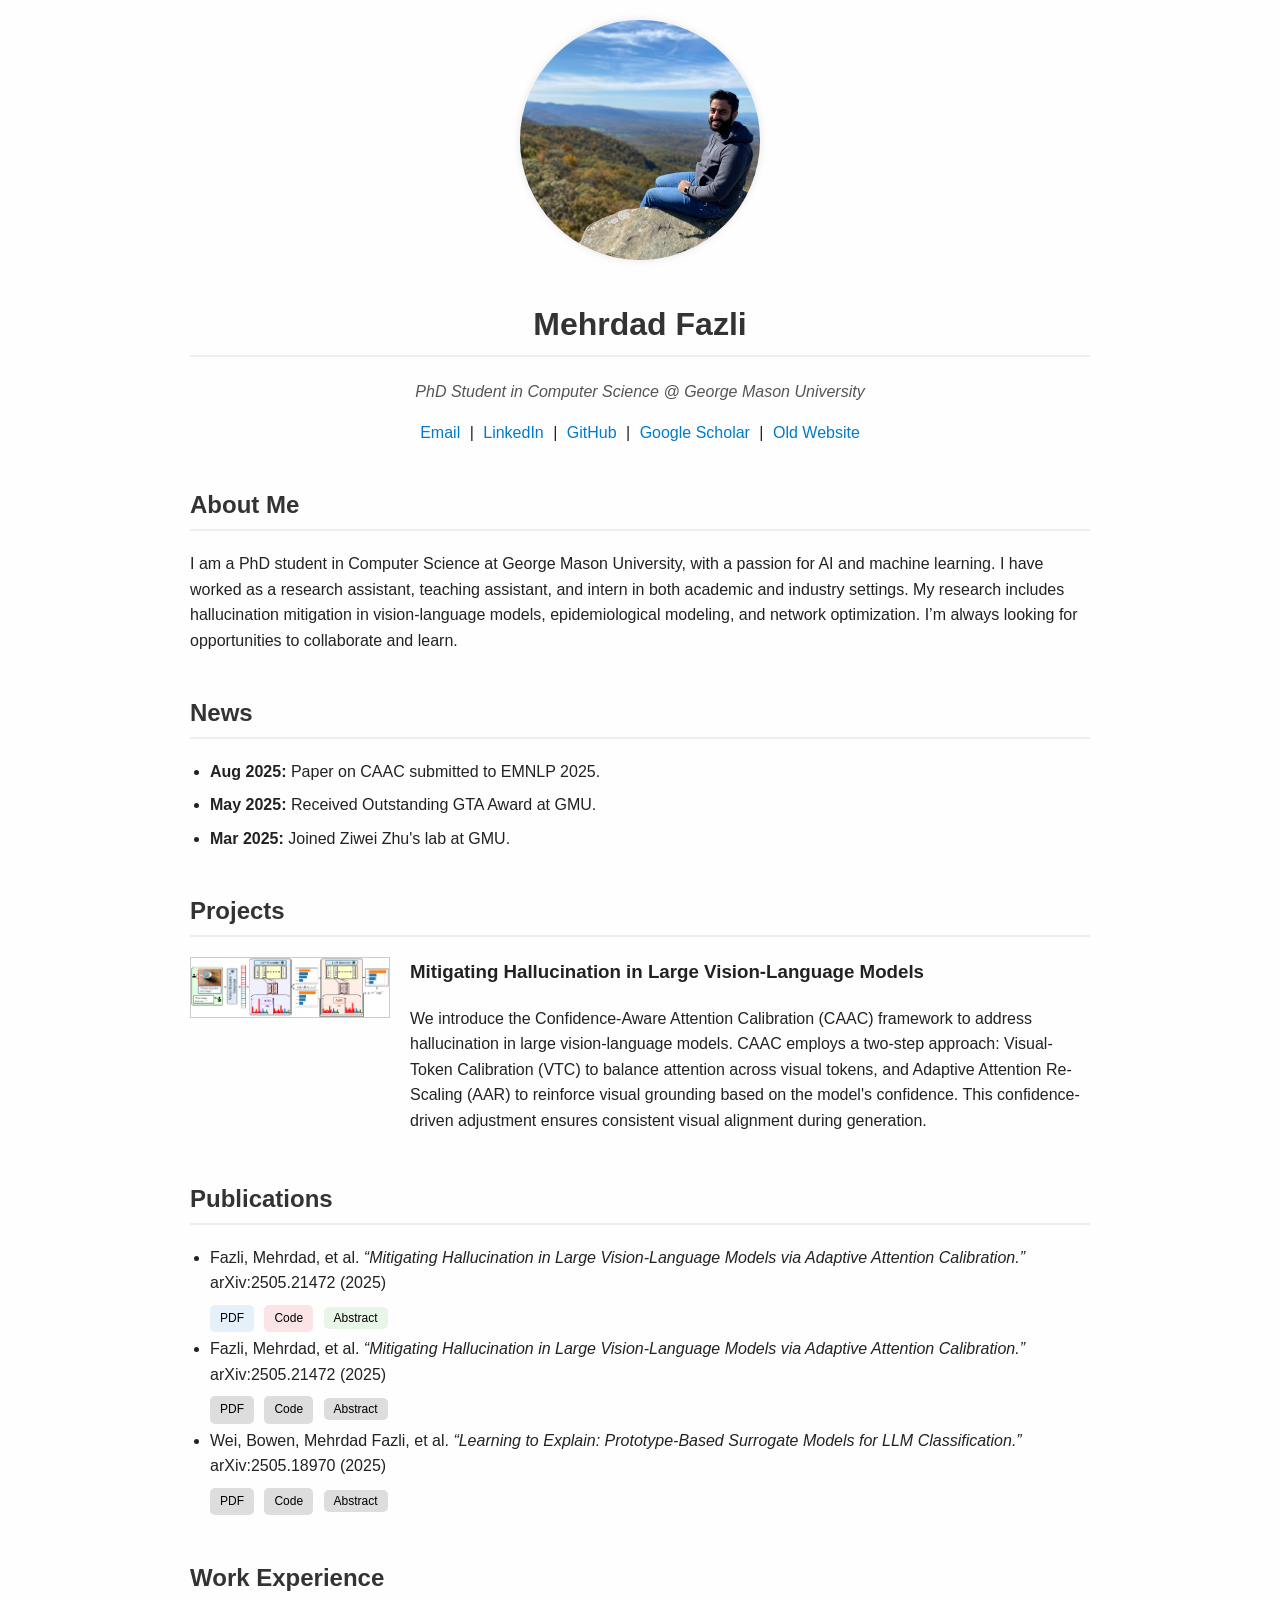
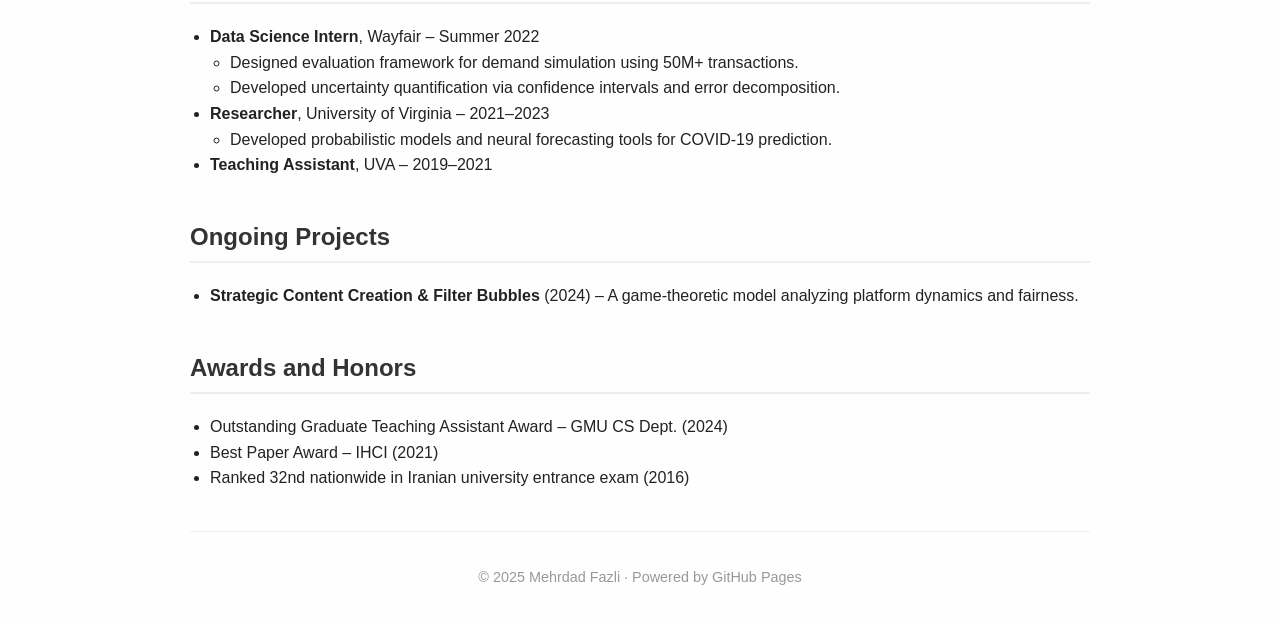
==== index.html @ f3bbb3da "more updates" ====
<!DOCTYPE html>
<html lang="en">
<head>
  <meta charset="UTF-8">
  <meta name="viewport" content="width=device-width, initial-scale=1">
  <title>Mehrdad Fazli</title>
  <link rel="stylesheet" href="style.css">
</head>
<body>
  <header>
    <img src="assets/images/profile.jpg" alt="Profile Picture" class="profile-pic">
    <h1>Mehrdad Fazli</h1>
    <p class="subtitle">PhD Student in Computer Science @ George Mason University</p>
    <div class="links">
      <a href="mailto:mehrdadfazli.2011@gmail.com">Email</a> |
      <a href="https://www.linkedin.com/in/mehrdad-fazli-66511479/" target="_blank">LinkedIn</a> |
      <a href="https://github.com/mehrdadfazli" target="_blank">GitHub</a> |
      <a href="https://scholar.google.com" target="_blank">Google Scholar</a> |
      <a href="https://sites.google.com/view/mehrdad-fazli/" target="_blank">Old Website</a>
    </div>
  </header>

  <section>
    <h2>About Me</h2>
    <p>
      I am a PhD student in Computer Science at George Mason University, with a passion for AI and machine learning. I have worked as a research assistant, teaching assistant, and intern in both academic and industry settings. My research includes hallucination mitigation in vision-language models, epidemiological modeling, and network optimization. I’m always looking for opportunities to collaborate and learn.
    </p>
  </section>
  
  <section>
  <h2>News</h2>
  <ul class="news-list">
    <li><strong>Aug 2025:</strong> Paper on CAAC submitted to EMNLP 2025.</li>
    <li><strong>May 2025:</strong> Received Outstanding GTA Award at GMU.</li>
    <li><strong>Mar 2025:</strong> Joined Ziwei Zhu's lab at GMU.</li>
    <!-- Add more here -->
  </ul>
  </section>
  
  </section>
  <h2>Projects</h2>
  <div class="project">
  <img src="assets/images/CAAC_framework_schematic.png" alt="Project 1">
  <div class="project-text">
    <h3>Mitigating Hallucination in Large Vision-Language Models</h3>
    <p>We introduce the Confidence-Aware Attention Calibration (CAAC) framework to address hallucination in large vision-language models. CAAC employs a two-step approach: Visual-Token Calibration (VTC) to balance attention across visual tokens, and Adaptive Attention Re-Scaling (AAR) to reinforce visual grounding based on the model's confidence. This confidence-driven adjustment ensures consistent visual alignment during generation.</p>
  </div>
  </div>
  </section>



  <section>
    <h2>Publications</h2>
    <ul class="pub-list">
      <li>
	  
		  Fazli, Mehrdad, et al. <i>“Mitigating Hallucination in Large Vision-Language Models via Adaptive Attention Calibration.”</i> arXiv:2505.21472 (2025)
		  <div class="pub-buttons">
			<a class="btn btn-pdf" href="https://arxiv.org/abs/2505.21472" target="_blank">PDF</a>
			<a class="btn btn-code" href="https://github.com/mehrdadfazli/CAAC" target="_blank">Code</a>
			<button class="btn btn-abs" onclick="toggleAbstract(this)">Abstract</button>
		  </div>
		  <div class="abstract" style="display: none;">
			This paper introduces CAAC, a decoding-time method that adaptively calibrates attention weights on image tokens to mitigate hallucinations in vision-language models. It requires no retraining or architectural change and achieves strong performance on multiple benchmarks.
		  </div>
		</li>
	  <li>
        Fazli, Mehrdad, et al. <i>“Mitigating Hallucination in Large Vision-Language Models via Adaptive Attention Calibration.”</i> arXiv:2505.21472 (2025)
        <div class="pub-buttons">
          <a class="btn" href="https://arxiv.org/abs/2505.21472" target="_blank">PDF</a>
          <a class="btn" href="https://github.com/mehrdadfazli/CAAC" target="_blank">Code</a>
          <button class="btn toggle-abstract" onclick="toggleAbstract(this)">Abstract</button>
        </div>
        <div class="abstract" style="display: none;">
          This paper introduces CAAC, a decoding-time method that adaptively calibrates attention weights on image tokens to mitigate hallucinations in vision-language models. It requires no retraining or architectural change and achieves strong performance on multiple benchmarks.
        </div>
      </li>
      <li>
        Wei, Bowen, Mehrdad Fazli, et al. <i>“Learning to Explain: Prototype-Based Surrogate Models for LLM Classification.”</i> arXiv:2505.18970 (2025)
        <div class="pub-buttons">
          <a class="btn" href="https://arxiv.org/abs/2505.18970" target="_blank">PDF</a>
          <a class="btn" href="#" target="_blank">Code</a>
          <button class="btn toggle-abstract" onclick="toggleAbstract(this)">Abstract</button>
        </div>
        <div class="abstract" style="display: none;">
          We propose a prototype-based surrogate model that explains black-box LLM predictions by identifying influential examples in training data. Our method improves interpretability without compromising performance.
        </div>
      </li>
      <!-- Add more publications similarly -->
    </ul>
  </section>

  <section>
    <h2>Work Experience</h2>
    <ul>
      <li><strong>Data Science Intern</strong>, Wayfair – Summer 2022
        <ul>
          <li>Designed evaluation framework for demand simulation using 50M+ transactions.</li>
          <li>Developed uncertainty quantification via confidence intervals and error decomposition.</li>
        </ul>
      </li>
      <li><strong>Researcher</strong>, University of Virginia – 2021–2023
        <ul>
          <li>Developed probabilistic models and neural forecasting tools for COVID-19 prediction.</li>
        </ul>
      </li>
      <li><strong>Teaching Assistant</strong>, UVA – 2019–2021</li>
    </ul>
  </section>

  <section>
    <h2>Ongoing Projects</h2>
    <ul>
      <li><strong>Strategic Content Creation & Filter Bubbles</strong> (2024)  
        – A game-theoretic model analyzing platform dynamics and fairness.
      </li>
    </ul>
  </section>

  <section>
    <h2>Awards and Honors</h2>
    <ul>
      <li>Outstanding Graduate Teaching Assistant Award – GMU CS Dept. (2024)</li>
      <li>Best Paper Award – IHCI (2021)</li>
      <li>Ranked 32nd nationwide in Iranian university entrance exam (2016)</li>
    </ul>
  </section>



  <footer>
    <p>© 2025 Mehrdad Fazli · Powered by GitHub Pages</p>
  </footer>

  <script>
    function toggleAbstract(button) {
      const abstractDiv = button.nextElementSibling;
      abstractDiv.style.display = abstractDiv.style.display === "none" ? "block" : "none";
    }
  </script>
</body>
</html>
---- style.css ----
body {
  font-family: Arial, sans-serif;
  max-width: 900px;
  margin: 0 auto;
  padding: 20px;
  line-height: 1.6;
  background-color: #fefefe;
  color: #222;
}

header {
  text-align: center;
  margin-bottom: 40px;
}

.profile-pic {
  width: 240px;
  height: 240px;
  border-radius: 50%;
  object-fit: cover;
  margin-bottom: 10px;
  box-shadow: 0 0 8px rgba(0,0,0,0.1);
}

.subtitle {
  font-style: italic;
  color: #555;
}

.links a {
  color: #007acc;
  text-decoration: none;
  margin: 0 5px;
}

h1, h2 {
  color: #333;
  border-bottom: 2px solid #eee;
  padding-bottom: 5px;
}

section {
  margin-bottom: 40px;
}

ul {
  padding-left: 20px;
}

footer {
  text-align: center;
  font-size: 0.9em;
  color: #999;
  border-top: 1px solid #eee;
  padding-top: 20px;
  margin-top: 40px;
}

/* === News Section === */
.news-list li {
  margin-bottom: 8px;
}

/* === Projects === */
.project {
  display: flex;
  align-items: flex-start;
  margin-bottom: 30px;
}

.project img {
  width: 150px;
  height: auto;
  margin-right: 20px;
  border: 1px solid #ccc;
}

.project-text h3 {
  margin-top: 0;
}

/* === Buttons === */
.pub-buttons {
  margin-top: 5px;
}

.btn {
  display: inline-block;
  margin: 5px 5px 5px 0;
  padding: 3px 8px;
  font-size: 0.8em;
  border: none;
  border-radius: 5px;
  color: #fff;
  text-decoration: none;
  cursor: pointer;
  background-color: #aaa;
}

.btn-pdf {
  background-color: #add8e6; /* Light Blue */
  color: #000;
}

.btn-code {
  background-color: #f4cccc; /* Light Red */
  color: #000;
}

.btn-abs {
  background-color: #d9ead3; /* Light Green */
  color: #000;
}

.btn:hover {
  opacity: 0.8;
}

/* === Abstract === */
.abstract {
  background-color: #f1f1f1;
  padding: 10px;
  margin-top: 8px;
  border-left: 3px solid #007acc;
  display: none;
}

.project {
  display: flex;
  align-items: flex-start;
  margin-bottom: 30px;
}

.project img {
  width: 22%;
  max-width: 200px;
  height: auto;
  margin-right: 20px;
  border: 1px solid #ccc;
  object-fit: contain;
}

.project-text {
  flex: 1;
}

/* === Styled buttons for publications === */
.btn {
  display: inline-block;
  margin: 4px 6px 4px 0;
  padding: 4px 10px;
  font-size: 0.75em;
  border: none;
  border-radius: 5px;
  text-decoration: none;
  cursor: pointer;
  background-color: #ddd;
  color: #000;
  transition: background-color 0.2s;
}

.btn-pdf {
  background-color: #e6f0fa; /* light blue */
}

.btn-code {
  background-color: #fbe4e6; /* light red */
}

.btn-abs {
  background-color: #e7f6e7; /* light green */
}

.btn:hover {
  background-color: #ccc;
}

/* === Abstract section under publications === */
.abstract {
  background-color: #f1f1f1;
  padding: 10px;
  margin-top: 8px;
  border-left: 3px solid #007acc;
  display: none;
}

.btn {
  display: inline-block;
  margin: 4px 6px 4px 0;
  padding: 4px 10px;
  font-size: 0.75em;
  border: none;
  border-radius: 5px;
  text-decoration: none;
  cursor: pointer;
  background-color: #ddd;
  color: #000;
  transition: background-color 0.2s;
}

.btn-pdf {
  background-color: #e6f0fa; /* light blue */
}

.btn-code {
  background-color: #fbe4e6; /* light red */
}

.btn-abs {
  background-color: #e7f6e7; /* light green */
}

.btn:hover {
  background-color: #ccc;
}
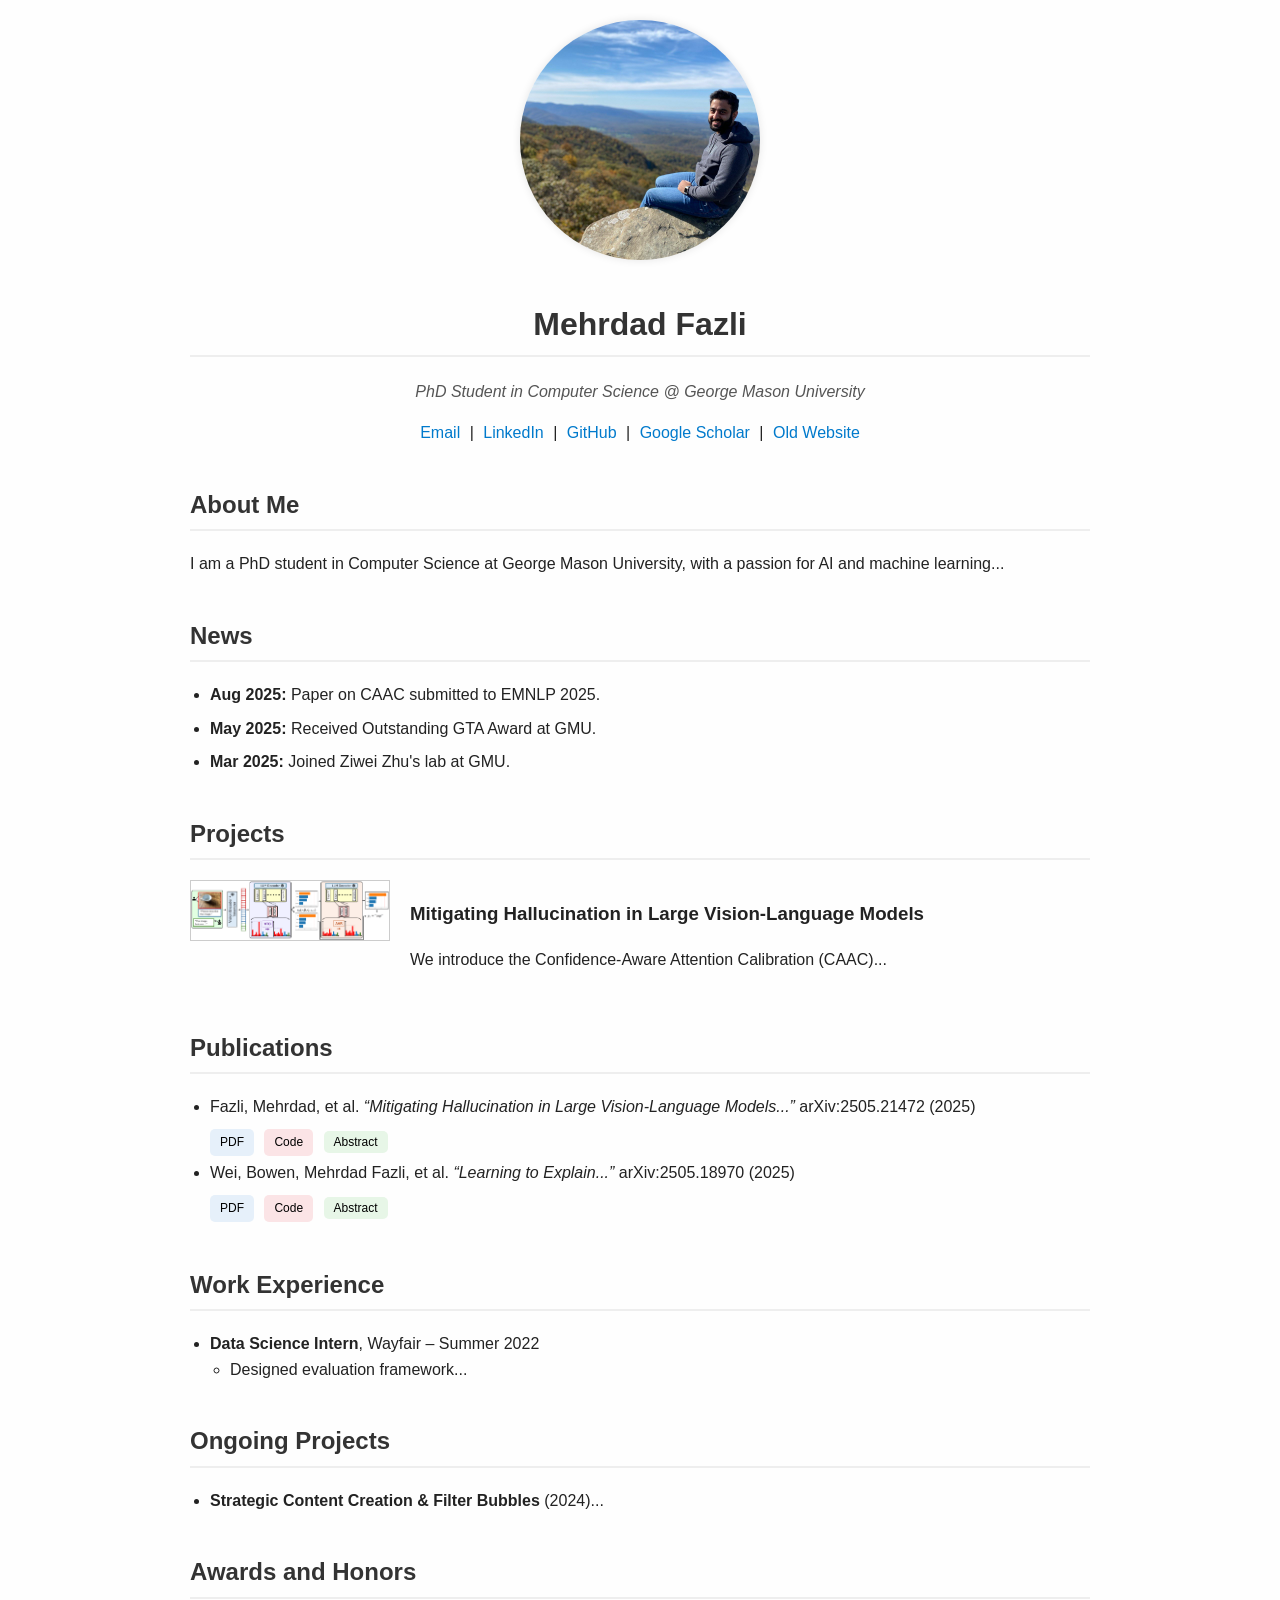
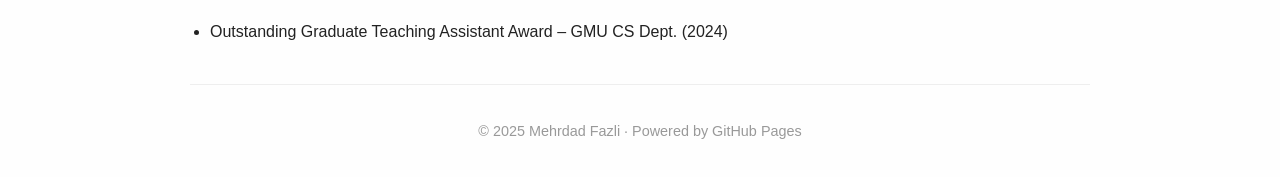
==== commit ddd9c4dc: "more updates" ====
--- a/index.html
+++ b/index.html
@@ -22,72 +22,54 @@
 
   <section>
     <h2>About Me</h2>
-    <p>
-      I am a PhD student in Computer Science at George Mason University, with a passion for AI and machine learning. I have worked as a research assistant, teaching assistant, and intern in both academic and industry settings. My research includes hallucination mitigation in vision-language models, epidemiological modeling, and network optimization. I’m always looking for opportunities to collaborate and learn.
-    </p>
-  </section>
-  
-  <section>
-  <h2>News</h2>
-  <ul class="news-list">
-    <li><strong>Aug 2025:</strong> Paper on CAAC submitted to EMNLP 2025.</li>
-    <li><strong>May 2025:</strong> Received Outstanding GTA Award at GMU.</li>
-    <li><strong>Mar 2025:</strong> Joined Ziwei Zhu's lab at GMU.</li>
-    <!-- Add more here -->
-  </ul>
-  </section>
-  
-  </section>
-  <h2>Projects</h2>
-  <div class="project">
-  <img src="assets/images/CAAC_framework_schematic.png" alt="Project 1">
-  <div class="project-text">
-    <h3>Mitigating Hallucination in Large Vision-Language Models</h3>
-    <p>We introduce the Confidence-Aware Attention Calibration (CAAC) framework to address hallucination in large vision-language models. CAAC employs a two-step approach: Visual-Token Calibration (VTC) to balance attention across visual tokens, and Adaptive Attention Re-Scaling (AAR) to reinforce visual grounding based on the model's confidence. This confidence-driven adjustment ensures consistent visual alignment during generation.</p>
-  </div>
-  </div>
+    <p>I am a PhD student in Computer Science at George Mason University, with a passion for AI and machine learning...</p>
   </section>
 
+  <section>
+    <h2>News</h2>
+    <ul class="news-list">
+      <li><strong>Aug 2025:</strong> Paper on CAAC submitted to EMNLP 2025.</li>
+      <li><strong>May 2025:</strong> Received Outstanding GTA Award at GMU.</li>
+      <li><strong>Mar 2025:</strong> Joined Ziwei Zhu's lab at GMU.</li>
+    </ul>
+  </section>
 
+  <section>
+    <h2>Projects</h2>
+    <div class="project">
+      <img src="assets/images/CAAC_framework_schematic.png" alt="Project 1">
+      <div class="project-text">
+        <h3>Mitigating Hallucination in Large Vision-Language Models</h3>
+        <p>We introduce the Confidence-Aware Attention Calibration (CAAC)...</p>
+      </div>
+    </div>
+  </section>
 
   <section>
     <h2>Publications</h2>
     <ul class="pub-list">
       <li>
-	  
-		  Fazli, Mehrdad, et al. <i>“Mitigating Hallucination in Large Vision-Language Models via Adaptive Attention Calibration.”</i> arXiv:2505.21472 (2025)
-		  <div class="pub-buttons">
-			<a class="btn btn-pdf" href="https://arxiv.org/abs/2505.21472" target="_blank">PDF</a>
-			<a class="btn btn-code" href="https://github.com/mehrdadfazli/CAAC" target="_blank">Code</a>
-			<button class="btn btn-abs" onclick="toggleAbstract(this)">Abstract</button>
-		  </div>
-		  <div class="abstract" style="display: none;">
-			This paper introduces CAAC, a decoding-time method that adaptively calibrates attention weights on image tokens to mitigate hallucinations in vision-language models. It requires no retraining or architectural change and achieves strong performance on multiple benchmarks.
-		  </div>
-		</li>
-	  <li>
-        Fazli, Mehrdad, et al. <i>“Mitigating Hallucination in Large Vision-Language Models via Adaptive Attention Calibration.”</i> arXiv:2505.21472 (2025)
+        Fazli, Mehrdad, et al. <i>“Mitigating Hallucination in Large Vision-Language Models...”</i> arXiv:2505.21472 (2025)
         <div class="pub-buttons">
-          <a class="btn" href="https://arxiv.org/abs/2505.21472" target="_blank">PDF</a>
-          <a class="btn" href="https://github.com/mehrdadfazli/CAAC" target="_blank">Code</a>
-          <button class="btn toggle-abstract" onclick="toggleAbstract(this)">Abstract</button>
+          <a class="btn btn-pdf" href="https://arxiv.org/abs/2505.21472" target="_blank">PDF</a>
+          <a class="btn btn-code" href="https://github.com/mehrdadfazli/CAAC" target="_blank">Code</a>
+          <button class="btn btn-abs" onclick="toggleAbstract(this)">Abstract</button>
         </div>
         <div class="abstract" style="display: none;">
-          This paper introduces CAAC, a decoding-time method that adaptively calibrates attention weights on image tokens to mitigate hallucinations in vision-language models. It requires no retraining or architectural change and achieves strong performance on multiple benchmarks.
+          This paper introduces CAAC, a decoding-time method...
         </div>
       </li>
       <li>
-        Wei, Bowen, Mehrdad Fazli, et al. <i>“Learning to Explain: Prototype-Based Surrogate Models for LLM Classification.”</i> arXiv:2505.18970 (2025)
+        Wei, Bowen, Mehrdad Fazli, et al. <i>“Learning to Explain...”</i> arXiv:2505.18970 (2025)
         <div class="pub-buttons">
-          <a class="btn" href="https://arxiv.org/abs/2505.18970" target="_blank">PDF</a>
-          <a class="btn" href="#" target="_blank">Code</a>
-          <button class="btn toggle-abstract" onclick="toggleAbstract(this)">Abstract</button>
+          <a class="btn btn-pdf" href="https://arxiv.org/abs/2505.18970" target="_blank">PDF</a>
+          <a class="btn btn-code" href="#" target="_blank">Code</a>
+          <button class="btn btn-abs" onclick="toggleAbstract(this)">Abstract</button>
         </div>
         <div class="abstract" style="display: none;">
-          We propose a prototype-based surrogate model that explains black-box LLM predictions by identifying influential examples in training data. Our method improves interpretability without compromising performance.
+          We propose a prototype-based surrogate model...
         </div>
       </li>
-      <!-- Add more publications similarly -->
     </ul>
   </section>
 
@@ -96,25 +78,16 @@
     <ul>
       <li><strong>Data Science Intern</strong>, Wayfair – Summer 2022
         <ul>
-          <li>Designed evaluation framework for demand simulation using 50M+ transactions.</li>
-          <li>Developed uncertainty quantification via confidence intervals and error decomposition.</li>
+          <li>Designed evaluation framework...</li>
         </ul>
       </li>
-      <li><strong>Researcher</strong>, University of Virginia – 2021–2023
-        <ul>
-          <li>Developed probabilistic models and neural forecasting tools for COVID-19 prediction.</li>
-        </ul>
-      </li>
-      <li><strong>Teaching Assistant</strong>, UVA – 2019–2021</li>
     </ul>
   </section>
 
   <section>
     <h2>Ongoing Projects</h2>
     <ul>
-      <li><strong>Strategic Content Creation & Filter Bubbles</strong> (2024)  
-        – A game-theoretic model analyzing platform dynamics and fairness.
-      </li>
+      <li><strong>Strategic Content Creation & Filter Bubbles</strong> (2024)...</li>
     </ul>
   </section>
 
@@ -122,12 +95,8 @@
     <h2>Awards and Honors</h2>
     <ul>
       <li>Outstanding Graduate Teaching Assistant Award – GMU CS Dept. (2024)</li>
-      <li>Best Paper Award – IHCI (2021)</li>
-      <li>Ranked 32nd nationwide in Iranian university entrance exam (2016)</li>
     </ul>
   </section>
-
-
 
   <footer>
     <p>© 2025 Mehrdad Fazli · Powered by GitHub Pages</p>
@@ -135,9 +104,9 @@
 
   <script>
     function toggleAbstract(button) {
-      const abstractDiv = button.nextElementSibling;
+      const abstractDiv = button.parentElement.nextElementSibling;
       abstractDiv.style.display = abstractDiv.style.display === "none" ? "block" : "none";
     }
   </script>
 </body>
-</html>
+</html>
--- a/style.css
+++ b/style.css
@@ -56,73 +56,8 @@
   margin-top: 40px;
 }
 
-/* === News Section === */
 .news-list li {
   margin-bottom: 8px;
-}
-
-/* === Projects === */
-.project {
-  display: flex;
-  align-items: flex-start;
-  margin-bottom: 30px;
-}
-
-.project img {
-  width: 150px;
-  height: auto;
-  margin-right: 20px;
-  border: 1px solid #ccc;
-}
-
-.project-text h3 {
-  margin-top: 0;
-}
-
-/* === Buttons === */
-.pub-buttons {
-  margin-top: 5px;
-}
-
-.btn {
-  display: inline-block;
-  margin: 5px 5px 5px 0;
-  padding: 3px 8px;
-  font-size: 0.8em;
-  border: none;
-  border-radius: 5px;
-  color: #fff;
-  text-decoration: none;
-  cursor: pointer;
-  background-color: #aaa;
-}
-
-.btn-pdf {
-  background-color: #add8e6; /* Light Blue */
-  color: #000;
-}
-
-.btn-code {
-  background-color: #f4cccc; /* Light Red */
-  color: #000;
-}
-
-.btn-abs {
-  background-color: #d9ead3; /* Light Green */
-  color: #000;
-}
-
-.btn:hover {
-  opacity: 0.8;
-}
-
-/* === Abstract === */
-.abstract {
-  background-color: #f1f1f1;
-  padding: 10px;
-  margin-top: 8px;
-  border-left: 3px solid #007acc;
-  display: none;
 }
 
 .project {
@@ -144,44 +79,8 @@
   flex: 1;
 }
 
-/* === Styled buttons for publications === */
-.btn {
-  display: inline-block;
-  margin: 4px 6px 4px 0;
-  padding: 4px 10px;
-  font-size: 0.75em;
-  border: none;
-  border-radius: 5px;
-  text-decoration: none;
-  cursor: pointer;
-  background-color: #ddd;
-  color: #000;
-  transition: background-color 0.2s;
-}
-
-.btn-pdf {
-  background-color: #e6f0fa; /* light blue */
-}
-
-.btn-code {
-  background-color: #fbe4e6; /* light red */
-}
-
-.btn-abs {
-  background-color: #e7f6e7; /* light green */
-}
-
-.btn:hover {
-  background-color: #ccc;
-}
-
-/* === Abstract section under publications === */
-.abstract {
-  background-color: #f1f1f1;
-  padding: 10px;
-  margin-top: 8px;
-  border-left: 3px solid #007acc;
-  display: none;
+.pub-buttons {
+  margin-top: 5px;
 }
 
 .btn {
@@ -193,23 +92,31 @@
   border-radius: 5px;
   text-decoration: none;
   cursor: pointer;
+  color: #000;
   background-color: #ddd;
-  color: #000;
   transition: background-color 0.2s;
 }
 
 .btn-pdf {
-  background-color: #e6f0fa; /* light blue */
+  background-color: #e6f0fa;
 }
 
 .btn-code {
-  background-color: #fbe4e6; /* light red */
+  background-color: #fbe4e6;
 }
 
 .btn-abs {
-  background-color: #e7f6e7; /* light green */
+  background-color: #e7f6e7;
 }
 
 .btn:hover {
   background-color: #ccc;
 }
+
+.abstract {
+  background-color: #f1f1f1;
+  padding: 10px;
+  margin-top: 8px;
+  border-left: 3px solid #007acc;
+  display: none;
+}
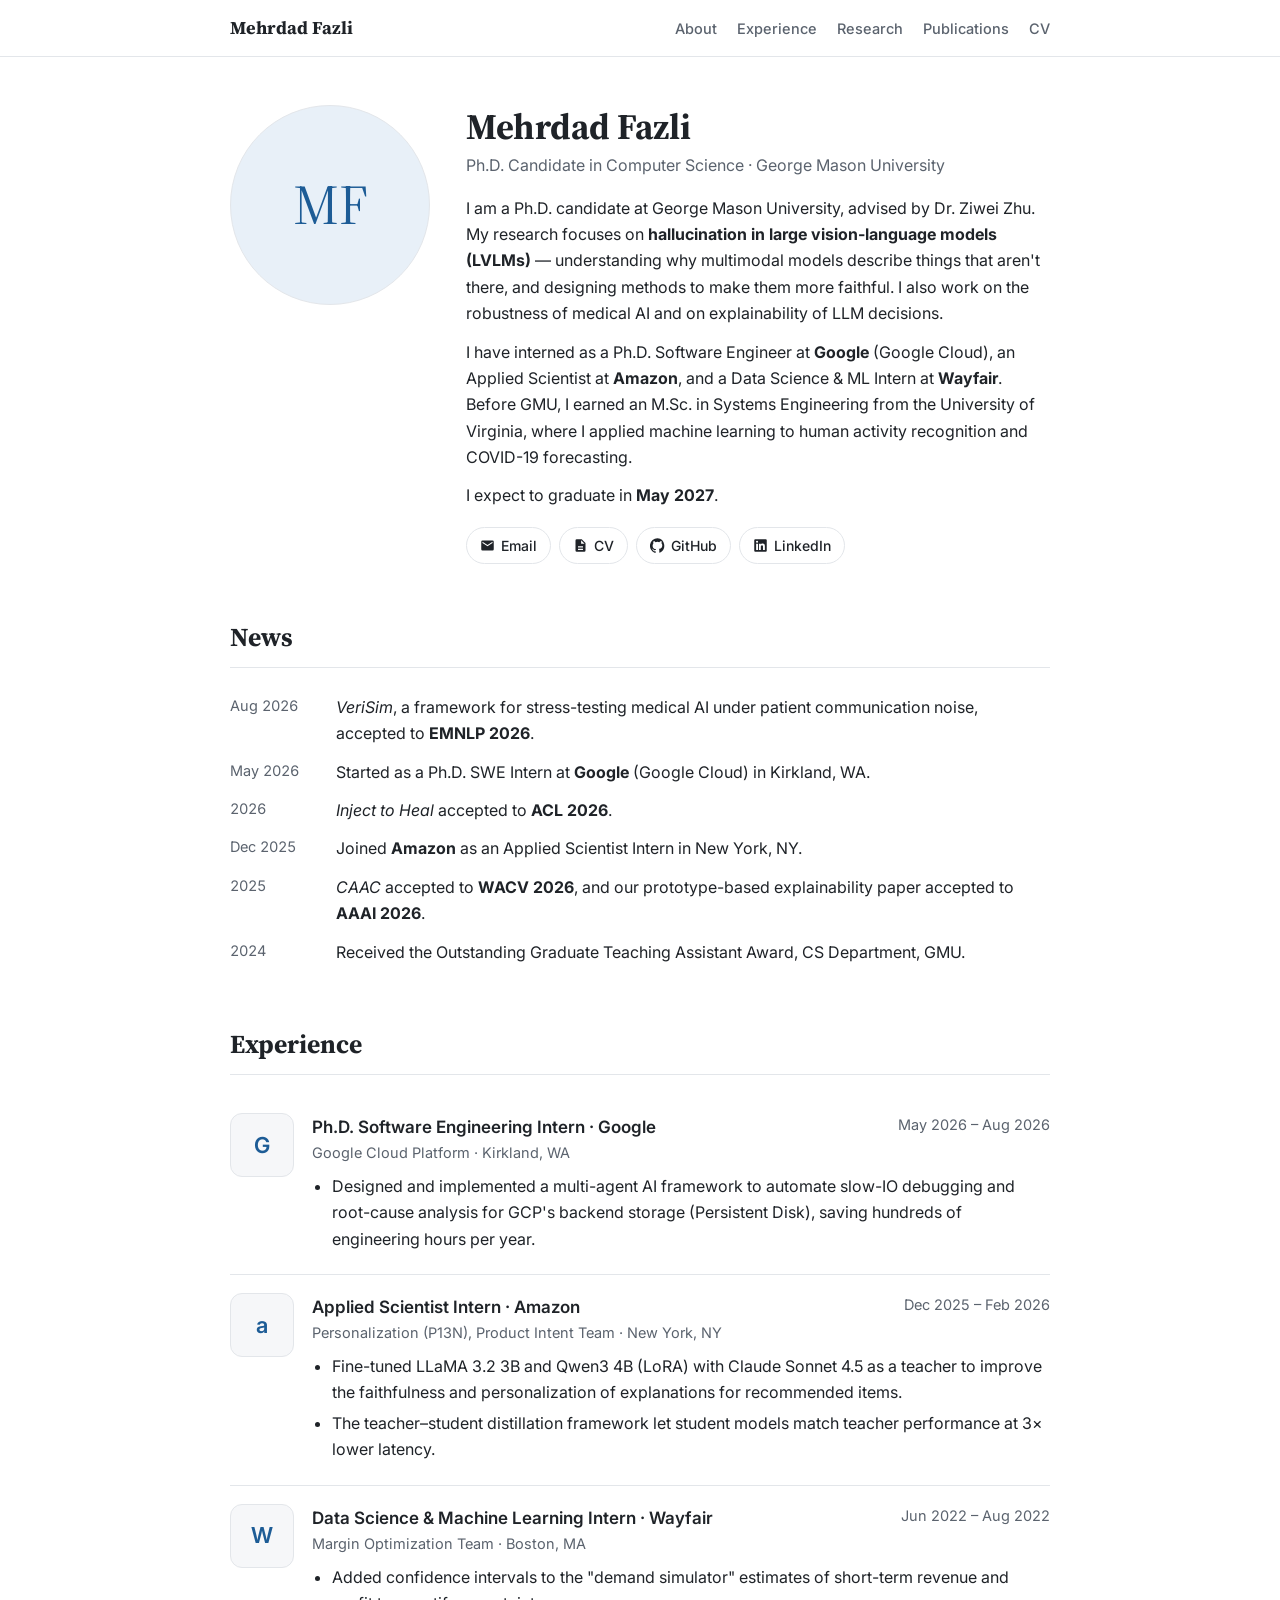
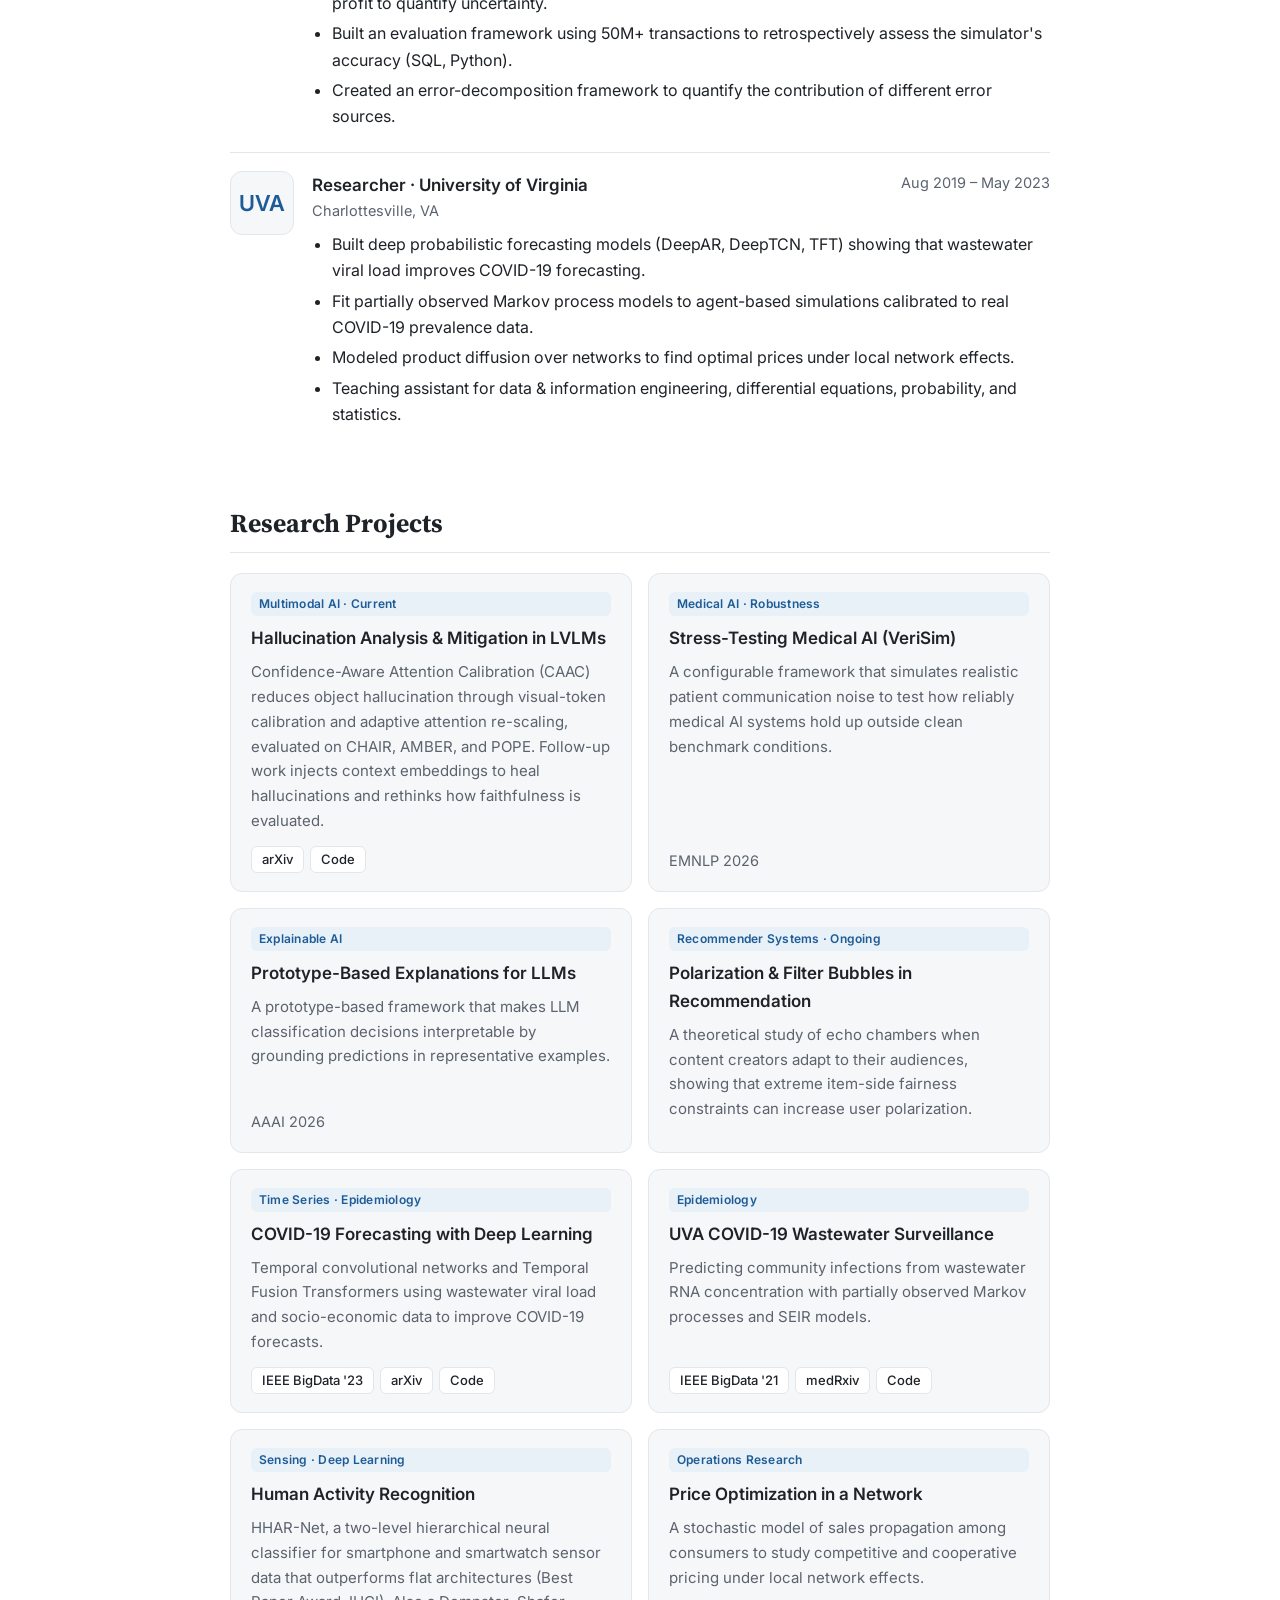
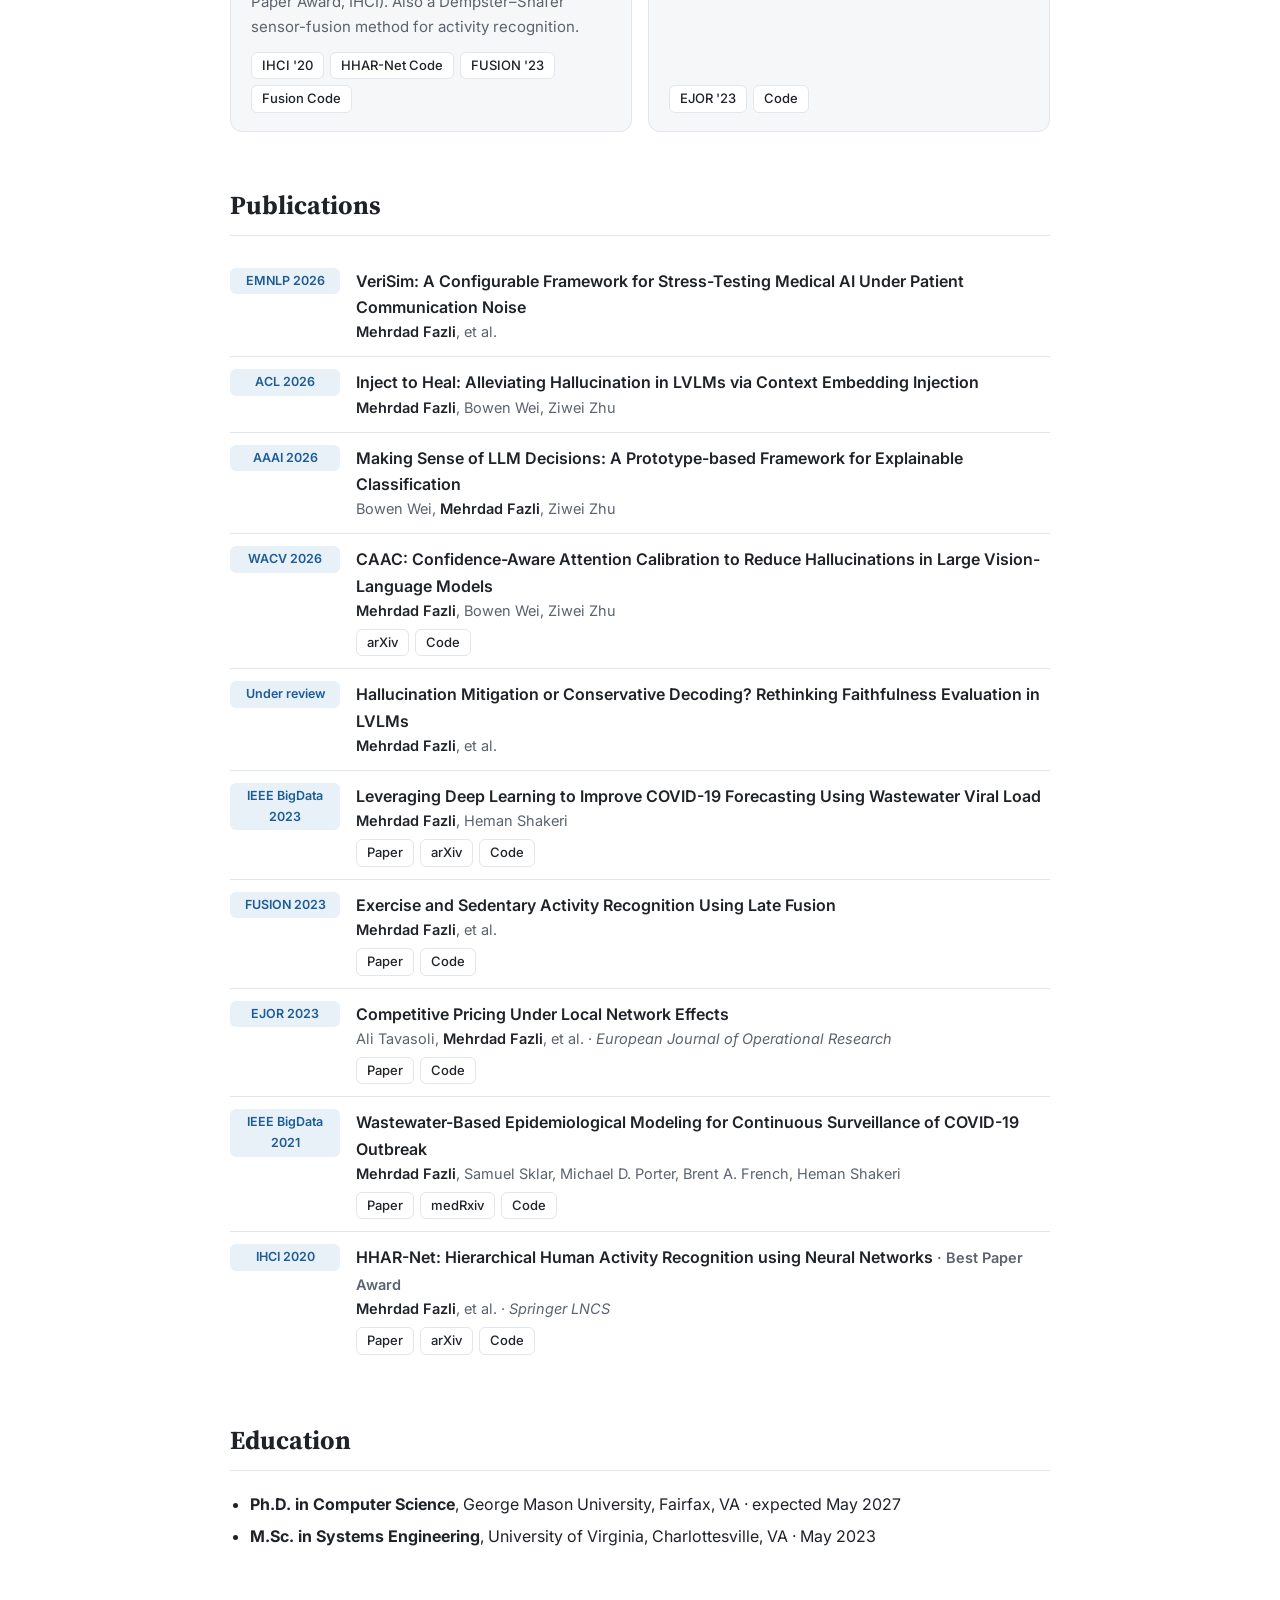
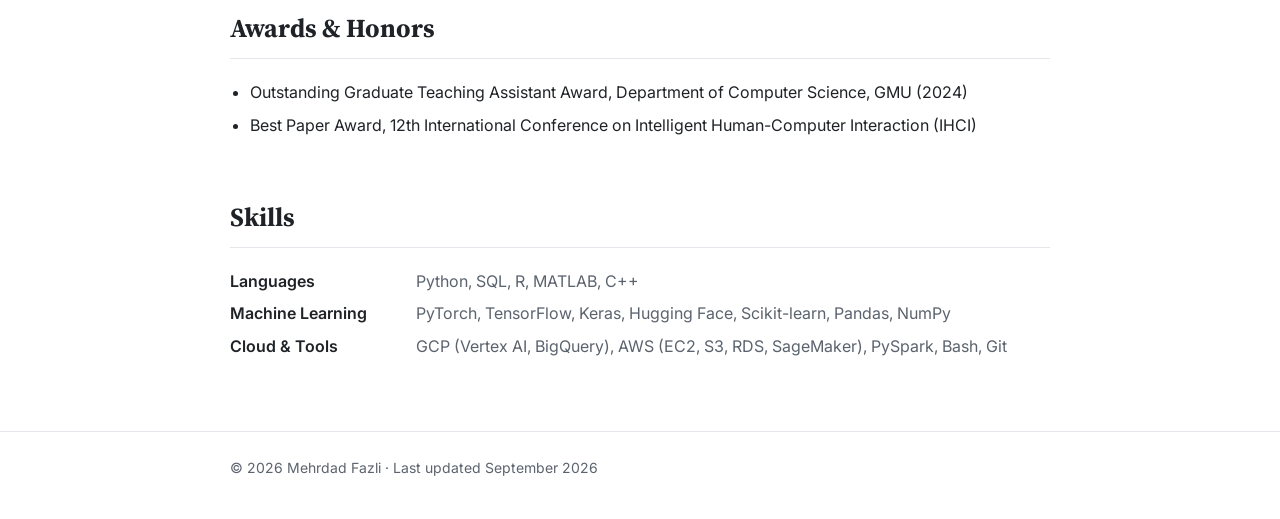
==== commit fa3e001d: "Add files via upload" ====
--- a/index.html
+++ b/index.html
@@ -1,112 +1,520 @@
 <!DOCTYPE html>
 <html lang="en">
 <head>
-  <meta charset="UTF-8">
+  <meta charset="utf-8">
   <meta name="viewport" content="width=device-width, initial-scale=1">
   <title>Mehrdad Fazli</title>
-  <link rel="stylesheet" href="style.css">
+  <meta name="description" content="Mehrdad Fazli — Ph.D. candidate in Computer Science at George Mason University, working on hallucination in large vision-language models.">
+  <link rel="preconnect" href="https://fonts.googleapis.com">
+  <link rel="preconnect" href="https://fonts.gstatic.com" crossorigin>
+  <link href="https://fonts.googleapis.com/css2?family=Inter:wght@400;500;600&family=Source+Serif+4:wght@600;700&display=swap" rel="stylesheet">
+  <style>
+    :root {
+      --bg: #ffffff;
+      --bg-soft: #f6f7f9;
+      --text: #1f2328;
+      --muted: #5b636e;
+      --border: #e3e6ea;
+      --accent: #1d5c96;
+      --accent-soft: #e8f0f8;
+      --max: 860px;
+    }
+    @media (prefers-color-scheme: dark) {
+      :root {
+        --bg: #14171b;
+        --bg-soft: #1b1f24;
+        --text: #e6e8eb;
+        --muted: #9aa3ad;
+        --border: #2c3239;
+        --accent: #6fa8dc;
+        --accent-soft: #1e2a36;
+      }
+    }
+    * { box-sizing: border-box; }
+    html { scroll-behavior: smooth; scroll-padding-top: 72px; }
+    body {
+      margin: 0;
+      background: var(--bg);
+      color: var(--text);
+      font-family: "Inter", system-ui, -apple-system, "Segoe UI", sans-serif;
+      font-size: 16px;
+      line-height: 1.65;
+    }
+    a { color: var(--accent); text-decoration: none; }
+    a:hover { text-decoration: underline; }
+    .wrap { max-width: var(--max); margin: 0 auto; padding: 0 20px; }
+
+    /* Navigation */
+    nav {
+      position: sticky; top: 0; z-index: 10;
+      background: color-mix(in srgb, var(--bg) 92%, transparent);
+      backdrop-filter: blur(6px);
+      border-bottom: 1px solid var(--border);
+    }
+    nav .wrap { display: flex; align-items: center; justify-content: space-between; height: 56px; gap: 16px; }
+    nav .brand { font-family: "Source Serif 4", Georgia, serif; font-weight: 700; font-size: 18px; color: var(--text); white-space: nowrap; }
+    nav ul { list-style: none; display: flex; gap: 20px; margin: 0; padding: 0; overflow-x: auto; }
+    nav ul a { color: var(--muted); font-size: 14.5px; font-weight: 500; white-space: nowrap; }
+    nav ul a:hover { color: var(--accent); text-decoration: none; }
+
+    /* Sections */
+    section { padding: 44px 0 8px; }
+    h2 {
+      font-family: "Source Serif 4", Georgia, serif;
+      font-size: 26px; margin: 0 0 20px;
+      padding-bottom: 8px; border-bottom: 1px solid var(--border);
+    }
+    h3 { font-size: 17px; margin: 0; font-weight: 600; }
+
+    /* About */
+    .about { display: grid; grid-template-columns: 200px 1fr; gap: 36px; align-items: start; padding-top: 48px; }
+    .photo {
+      width: 200px; height: 200px; border-radius: 50%; object-fit: cover;
+      background: var(--accent-soft); border: 1px solid var(--border);
+      display: flex; align-items: center; justify-content: center;
+      font-family: "Source Serif 4", Georgia, serif; font-size: 56px; color: var(--accent);
+    }
+    .about h1 { font-family: "Source Serif 4", Georgia, serif; font-size: 36px; margin: 0 0 4px; line-height: 1.2; }
+    .about .role { color: var(--muted); margin: 0 0 16px; }
+    .about p { margin: 0 0 12px; }
+    .links { display: flex; flex-wrap: wrap; gap: 8px; margin-top: 18px; }
+    .btn {
+      display: inline-flex; align-items: center; gap: 6px;
+      padding: 6px 13px; border: 1px solid var(--border); border-radius: 999px;
+      font-size: 14px; font-weight: 500; color: var(--text); background: var(--bg);
+    }
+    .btn:hover { border-color: var(--accent); color: var(--accent); text-decoration: none; }
+    .btn svg { width: 15px; height: 15px; fill: currentColor; }
+
+    /* News */
+    .news { list-style: none; margin: 0; padding: 0; }
+    .news li { display: grid; grid-template-columns: 90px 1fr; gap: 16px; padding: 6px 0; }
+    .news .date { color: var(--muted); font-size: 14.5px; font-variant-numeric: tabular-nums; }
+
+    /* Experience */
+    .job { display: grid; grid-template-columns: 64px 1fr; gap: 18px; padding: 18px 0; border-bottom: 1px solid var(--border); }
+    .job:last-child { border-bottom: none; }
+    .logo {
+      width: 64px; height: 64px; border-radius: 12px; background: var(--bg-soft); border: 1px solid var(--border);
+      display: flex; align-items: center; justify-content: center;
+      font-weight: 600; font-size: 22px; color: var(--accent);
+    }
+    .job-head { display: flex; justify-content: space-between; gap: 12px; flex-wrap: wrap; }
+    .meta { color: var(--muted); font-size: 14.5px; }
+    .job ul { margin: 8px 0 0; padding-left: 20px; }
+    .job li { margin-bottom: 4px; }
+
+    /* Projects */
+    .projects { display: grid; grid-template-columns: 1fr 1fr; gap: 16px; }
+    .card {
+      border: 1px solid var(--border); border-radius: 12px; padding: 18px 20px;
+      background: var(--bg-soft); display: flex; flex-direction: column;
+    }
+    .card p { margin: 8px 0 12px; font-size: 15px; color: var(--muted); flex: 1; }
+    .tag {
+      display: inline-block; font-size: 12px; font-weight: 600; letter-spacing: .02em;
+      color: var(--accent); background: var(--accent-soft); padding: 2px 8px; border-radius: 6px; margin-bottom: 8px;
+    }
+    .pill-links { display: flex; flex-wrap: wrap; gap: 6px; }
+    .pill-links a {
+      font-size: 13px; font-weight: 500; padding: 2px 10px; border: 1px solid var(--border);
+      border-radius: 6px; color: var(--text); background: var(--bg);
+    }
+    .pill-links a:hover { border-color: var(--accent); color: var(--accent); text-decoration: none; }
+
+    /* Publications */
+    .pubs { list-style: none; margin: 0; padding: 0; }
+    .pubs li { padding: 12px 0; border-bottom: 1px solid var(--border); display: grid; grid-template-columns: 110px 1fr; gap: 16px; }
+    .pubs li:last-child { border-bottom: none; }
+    .venue {
+      align-self: start; text-align: center; font-size: 12.5px; font-weight: 600;
+      color: var(--accent); background: var(--accent-soft); border-radius: 6px; padding: 3px 6px;
+    }
+    .pub-title { font-weight: 600; }
+    .authors { color: var(--muted); font-size: 14.5px; }
+    .authors b { color: var(--text); font-weight: 600; }
+    .pubs .pill-links { margin-top: 6px; }
+
+    /* Simple lists */
+    .plain { margin: 0; padding-left: 20px; }
+    .plain li { margin-bottom: 6px; }
+    .skills { display: grid; grid-template-columns: 170px 1fr; gap: 6px 16px; }
+    .skills dt { font-weight: 600; }
+    .skills dd { margin: 0; color: var(--muted); }
+
+    footer { margin-top: 48px; padding: 24px 0 40px; border-top: 1px solid var(--border); color: var(--muted); font-size: 14px; }
+
+    @media (max-width: 680px) {
+      nav .brand { display: none; }
+      nav ul { gap: 16px; }
+      .about { grid-template-columns: 1fr; gap: 20px; text-align: center; padding-top: 32px; }
+      .photo { width: 150px; height: 150px; margin: 0 auto; font-size: 44px; }
+      .links { justify-content: center; }
+      .about p { text-align: left; }
+      .projects { grid-template-columns: 1fr; }
+      .job { grid-template-columns: 1fr; gap: 8px; }
+      .logo { width: 44px; height: 44px; font-size: 16px; border-radius: 10px; }
+      .pubs li { grid-template-columns: 1fr; gap: 6px; }
+      .venue { justify-self: start; }
+      .news li { grid-template-columns: 1fr; gap: 0; }
+      .skills { grid-template-columns: 1fr; }
+      .skills dd { margin-bottom: 8px; }
+    }
+  </style>
 </head>
 <body>
-  <header>
-    <img src="assets/images/profile.jpg" alt="Profile Picture" class="profile-pic">
-    <h1>Mehrdad Fazli</h1>
-    <p class="subtitle">PhD Student in Computer Science @ George Mason University</p>
-    <div class="links">
-      <a href="mailto:mehrdadfazli.2011@gmail.com">Email</a> |
-      <a href="https://www.linkedin.com/in/mehrdad-fazli-66511479/" target="_blank">LinkedIn</a> |
-      <a href="https://github.com/mehrdadfazli" target="_blank">GitHub</a> |
-      <a href="https://scholar.google.com" target="_blank">Google Scholar</a> |
-      <a href="https://sites.google.com/view/mehrdad-fazli/" target="_blank">Old Website</a>
-    </div>
-  </header>
-
-  <section>
-    <h2>About Me</h2>
-    <p>I am a PhD student in Computer Science at George Mason University, with a passion for AI and machine learning...</p>
-  </section>
-
-  <section>
+
+<nav>
+  <div class="wrap">
+    <a class="brand" href="#">Mehrdad Fazli</a>
+    <ul>
+      <li><a href="#about">About</a></li>
+      <li><a href="#experience">Experience</a></li>
+      <li><a href="#research">Research</a></li>
+      <li><a href="#publications">Publications</a></li>
+      <li><a href="assets/Mehrdad_Fazli_CV.pdf">CV</a></li>
+    </ul>
+  </div>
+</nav>
+
+<main class="wrap">
+
+  <!-- ============ ABOUT ============ -->
+  <section id="about" class="about">
+    <!-- To use your photo: put a square image at images/profile.jpg -->
+    <div>
+      <img class="photo" src="images/profile.jpg" alt="Mehrdad Fazli"
+           onerror="this.outerHTML='<div class=&quot;photo&quot;>MF</div>'">
+    </div>
+    <div>
+      <h1>Mehrdad Fazli</h1>
+      <p class="role">Ph.D. Candidate in Computer Science · George Mason University</p>
+      <p>
+        I am a Ph.D. candidate at George Mason University, advised by
+        Dr. Ziwei Zhu.
+        My research focuses on <b>hallucination in large vision-language models (LVLMs)</b> —
+        understanding why multimodal models describe things that aren't there, and designing
+        methods to make them more faithful. I also work on the robustness of medical AI and on
+        explainability of LLM decisions.
+      </p>
+      <p>
+        I have interned as a Ph.D. Software Engineer at <b>Google</b> (Google Cloud), an Applied
+        Scientist at <b>Amazon</b>, and a Data Science &amp; ML Intern at <b>Wayfair</b>.
+        Before GMU, I earned an M.Sc. in Systems Engineering from the University of Virginia, where
+        I applied machine learning to human activity recognition and COVID-19 forecasting.
+      </p>
+      <p>I expect to graduate in <b>May 2027</b>.</p>
+      <div class="links">
+        <a class="btn" href="mailto:mfazli@gmu.edu">
+          <svg viewBox="0 0 24 24"><path d="M20 4H4a2 2 0 0 0-2 2v12a2 2 0 0 0 2 2h16a2 2 0 0 0 2-2V6a2 2 0 0 0-2-2zm0 4-8 5-8-5V6l8 5 8-5z"/></svg>Email</a>
+        <a class="btn" href="assets/Mehrdad_Fazli_CV.pdf">
+          <svg viewBox="0 0 24 24"><path d="M14 2H6a2 2 0 0 0-2 2v16a2 2 0 0 0 2 2h12a2 2 0 0 0 2-2V8zm-1 7V3.5L18.5 9zM8 13h8v2H8zm0 4h8v2H8z"/></svg>CV</a>
+        <a class="btn" href="https://github.com/mehrdadfazli" target="_blank" rel="noopener">
+          <svg viewBox="0 0 24 24"><path d="M12 .5a12 12 0 0 0-3.8 23.4c.6.1.8-.3.8-.6v-2.1c-3.3.7-4-1.6-4-1.6-.6-1.4-1.4-1.8-1.4-1.8-1-.7.1-.7.1-.7 1.2.1 1.8 1.2 1.8 1.2 1 1.8 2.8 1.3 3.5 1 .1-.8.4-1.3.7-1.6-2.7-.3-5.5-1.3-5.5-5.9 0-1.3.5-2.4 1.2-3.2-.1-.3-.5-1.5.1-3.2 0 0 1-.3 3.3 1.2a11.5 11.5 0 0 1 6 0C17.3 4.7 18.3 5 18.3 5c.6 1.7.2 2.9.1 3.2.8.8 1.2 1.9 1.2 3.2 0 4.6-2.8 5.6-5.5 5.9.4.4.8 1.1.8 2.2v3.3c0 .3.2.7.8.6A12 12 0 0 0 12 .5z"/></svg>GitHub</a>
+        <a class="btn" href="https://www.linkedin.com/in/mehrdad-fazli-66511479/" target="_blank" rel="noopener">
+          <svg viewBox="0 0 24 24"><path d="M20.4 2H3.6A1.6 1.6 0 0 0 2 3.6v16.8A1.6 1.6 0 0 0 3.6 22h16.8a1.6 1.6 0 0 0 1.6-1.6V3.6A1.6 1.6 0 0 0 20.4 2zM8 19H5V9h3zM6.5 7.7a1.7 1.7 0 1 1 0-3.4 1.7 1.7 0 0 1 0 3.4zM19 19h-3v-4.9c0-1.2 0-2.7-1.6-2.7s-1.9 1.3-1.9 2.6v5h-3V9h2.9v1.4c.4-.8 1.4-1.6 2.9-1.6 3.1 0 3.7 2 3.7 4.7z"/></svg>LinkedIn</a>
+        <!-- Add Google Scholar: copy a line above and paste your Scholar profile URL -->
+      </div>
+    </div>
+  </section>
+
+  <!-- ============ NEWS ============ -->
+  <section id="news">
     <h2>News</h2>
-    <ul class="news-list">
-      <li><strong>Aug 2025:</strong> Paper on CAAC submitted to EMNLP 2025.</li>
-      <li><strong>May 2025:</strong> Received Outstanding GTA Award at GMU.</li>
-      <li><strong>Mar 2025:</strong> Joined Ziwei Zhu's lab at GMU.</li>
+    <ul class="news">
+      <li><span class="date">Aug 2026</span><span><i>VeriSim</i>, a framework for stress-testing medical AI under patient communication noise, accepted to <b>EMNLP 2026</b>.</span></li>
+      <li><span class="date">May 2026</span><span>Started as a Ph.D. SWE Intern at <b>Google</b> (Google Cloud) in Kirkland, WA.</span></li>
+      <li><span class="date">2026</span><span><i>Inject to Heal</i> accepted to <b>ACL 2026</b>.</span></li>
+      <li><span class="date">Dec 2025</span><span>Joined <b>Amazon</b> as an Applied Scientist Intern in New York, NY.</span></li>
+      <li><span class="date">2025</span><span><i>CAAC</i> accepted to <b>WACV 2026</b>, and our prototype-based explainability paper accepted to <b>AAAI 2026</b>.</span></li>
+      <li><span class="date">2024</span><span>Received the Outstanding Graduate Teaching Assistant Award, CS Department, GMU.</span></li>
     </ul>
   </section>
 
-  <section>
-    <h2>Projects</h2>
-    <div class="project">
-      <img src="assets/images/CAAC_framework_schematic.png" alt="Project 1">
-      <div class="project-text">
-        <h3>Mitigating Hallucination in Large Vision-Language Models</h3>
-        <p>We introduce the Confidence-Aware Attention Calibration (CAAC)...</p>
-      </div>
-    </div>
-  </section>
-
-  <section>
+  <!-- ============ EXPERIENCE ============ -->
+  <section id="experience">
+    <h2>Experience</h2>
+
+    <div class="job">
+      <div class="logo">G</div>
+      <div>
+        <div class="job-head">
+          <h3>Ph.D. Software Engineering Intern · Google</h3>
+          <span class="meta">May 2026 – Aug 2026</span>
+        </div>
+        <div class="meta">Google Cloud Platform · Kirkland, WA</div>
+        <ul>
+          <li>Designed and implemented a multi-agent AI framework to automate slow-IO debugging and root-cause analysis for GCP's backend storage (Persistent Disk), saving hundreds of engineering hours per year.</li>
+        </ul>
+      </div>
+    </div>
+
+    <div class="job">
+      <div class="logo">a</div>
+      <div>
+        <div class="job-head">
+          <h3>Applied Scientist Intern · Amazon</h3>
+          <span class="meta">Dec 2025 – Feb 2026</span>
+        </div>
+        <div class="meta">Personalization (P13N), Product Intent Team · New York, NY</div>
+        <ul>
+          <li>Fine-tuned LLaMA 3.2 3B and Qwen3 4B (LoRA) with Claude Sonnet 4.5 as a teacher to improve the faithfulness and personalization of explanations for recommended items.</li>
+          <li>The teacher–student distillation framework let student models match teacher performance at 3× lower latency.</li>
+        </ul>
+      </div>
+    </div>
+
+    <div class="job">
+      <div class="logo">W</div>
+      <div>
+        <div class="job-head">
+          <h3>Data Science &amp; Machine Learning Intern · Wayfair</h3>
+          <span class="meta">Jun 2022 – Aug 2022</span>
+        </div>
+        <div class="meta">Margin Optimization Team · Boston, MA</div>
+        <ul>
+          <li>Added confidence intervals to the "demand simulator" estimates of short-term revenue and profit to quantify uncertainty.</li>
+          <li>Built an evaluation framework using 50M+ transactions to retrospectively assess the simulator's accuracy (SQL, Python).</li>
+          <li>Created an error-decomposition framework to quantify the contribution of different error sources.</li>
+        </ul>
+      </div>
+    </div>
+
+    <div class="job">
+      <div class="logo">UVA</div>
+      <div>
+        <div class="job-head">
+          <h3>Researcher · University of Virginia</h3>
+          <span class="meta">Aug 2019 – May 2023</span>
+        </div>
+        <div class="meta">Charlottesville, VA</div>
+        <ul>
+          <li>Built deep probabilistic forecasting models (DeepAR, DeepTCN, TFT) showing that wastewater viral load improves COVID-19 forecasting.</li>
+          <li>Fit partially observed Markov process models to agent-based simulations calibrated to real COVID-19 prevalence data.</li>
+          <li>Modeled product diffusion over networks to find optimal prices under local network effects.</li>
+          <li>Teaching assistant for data &amp; information engineering, differential equations, probability, and statistics.</li>
+        </ul>
+      </div>
+    </div>
+  </section>
+
+  <!-- ============ RESEARCH ============ -->
+  <section id="research">
+    <h2>Research Projects</h2>
+    <div class="projects">
+
+      <div class="card">
+        <span class="tag">Multimodal AI · Current</span>
+        <h3>Hallucination Analysis &amp; Mitigation in LVLMs</h3>
+        <p>Confidence-Aware Attention Calibration (CAAC) reduces object hallucination through visual-token calibration and adaptive attention re-scaling, evaluated on CHAIR, AMBER, and POPE. Follow-up work injects context embeddings to heal hallucinations and rethinks how faithfulness is evaluated.</p>
+        <div class="pill-links">
+          <a href="https://arxiv.org/abs/2505.21472" target="_blank" rel="noopener">arXiv</a>
+          <a href="https://github.com/mehrdadfazli/CAAC" target="_blank" rel="noopener">Code</a>
+        </div>
+      </div>
+
+      <div class="card">
+        <span class="tag">Medical AI · Robustness</span>
+        <h3>Stress-Testing Medical AI (VeriSim)</h3>
+        <p>A configurable framework that simulates realistic patient communication noise to test how reliably medical AI systems hold up outside clean benchmark conditions.</p>
+        <div class="pill-links"><span class="meta">EMNLP 2026</span></div>
+      </div>
+
+      <div class="card">
+        <span class="tag">Explainable AI</span>
+        <h3>Prototype-Based Explanations for LLMs</h3>
+        <p>A prototype-based framework that makes LLM classification decisions interpretable by grounding predictions in representative examples.</p>
+        <div class="pill-links"><span class="meta">AAAI 2026</span></div>
+      </div>
+
+      <div class="card">
+        <span class="tag">Recommender Systems · Ongoing</span>
+        <h3>Polarization &amp; Filter Bubbles in Recommendation</h3>
+        <p>A theoretical study of echo chambers when content creators adapt to their audiences, showing that extreme item-side fairness constraints can increase user polarization.</p>
+      </div>
+
+      <div class="card">
+        <span class="tag">Time Series · Epidemiology</span>
+        <h3>COVID-19 Forecasting with Deep Learning</h3>
+        <p>Temporal convolutional networks and Temporal Fusion Transformers using wastewater viral load and socio-economic data to improve COVID-19 forecasts.</p>
+        <div class="pill-links">
+          <a href="https://ieeexplore.ieee.org/abstract/document/10386828" target="_blank" rel="noopener">IEEE BigData '23</a>
+          <a href="https://arxiv.org/abs/2212.08798" target="_blank" rel="noopener">arXiv</a>
+          <a href="https://github.com/mehrdadfazli/DeepLearning-COVID19-wastewater" target="_blank" rel="noopener">Code</a>
+        </div>
+      </div>
+
+      <div class="card">
+        <span class="tag">Epidemiology</span>
+        <h3>UVA COVID-19 Wastewater Surveillance</h3>
+        <p>Predicting community infections from wastewater RNA concentration with partially observed Markov processes and SEIR models.</p>
+        <div class="pill-links">
+          <a href="https://ieeexplore.ieee.org/abstract/document/9671543" target="_blank" rel="noopener">IEEE BigData '21</a>
+          <a href="https://www.medrxiv.org/content/10.1101/2021.10.19.21265221v1" target="_blank" rel="noopener">medRxiv</a>
+          <a href="https://github.com/Shakeri-Lab/COVID-SEIR" target="_blank" rel="noopener">Code</a>
+        </div>
+      </div>
+
+      <div class="card">
+        <span class="tag">Sensing · Deep Learning</span>
+        <h3>Human Activity Recognition</h3>
+        <p>HHAR-Net, a two-level hierarchical neural classifier for smartphone and smartwatch sensor data that outperforms flat architectures (Best Paper Award, IHCI). Also a Dempster–Shafer sensor-fusion method for activity recognition.</p>
+        <div class="pill-links">
+          <a href="https://link.springer.com/chapter/10.1007/978-3-030-68449-5_6" target="_blank" rel="noopener">IHCI '20</a>
+          <a href="https://github.com/mehrdadfazli/HHAR-Net" target="_blank" rel="noopener">HHAR-Net Code</a>
+          <a href="https://ieeexplore.ieee.org/abstract/document/10224103" target="_blank" rel="noopener">FUSION '23</a>
+          <a href="https://github.com/mehrdadfazli/NAPS-Fusion" target="_blank" rel="noopener">Fusion Code</a>
+        </div>
+      </div>
+
+      <div class="card">
+        <span class="tag">Operations Research</span>
+        <h3>Price Optimization in a Network</h3>
+        <p>A stochastic model of sales propagation among consumers to study competitive and cooperative pricing under local network effects.</p>
+        <div class="pill-links">
+          <a href="https://authors.elsevier.com/a/1h99z1LnJ6pHdl" target="_blank" rel="noopener">EJOR '23</a>
+          <a href="https://github.com/Shakeri-Lab/Network-Compt" target="_blank" rel="noopener">Code</a>
+        </div>
+      </div>
+
+    </div>
+  </section>
+
+  <!-- ============ PUBLICATIONS ============ -->
+  <section id="publications">
     <h2>Publications</h2>
-    <ul class="pub-list">
-      <li>
-        Fazli, Mehrdad, et al. <i>“Mitigating Hallucination in Large Vision-Language Models...”</i> arXiv:2505.21472 (2025)
-        <div class="pub-buttons">
-          <a class="btn btn-pdf" href="https://arxiv.org/abs/2505.21472" target="_blank">PDF</a>
-          <a class="btn btn-code" href="https://github.com/mehrdadfazli/CAAC" target="_blank">Code</a>
-          <button class="btn btn-abs" onclick="toggleAbstract(this)">Abstract</button>
-        </div>
-        <div class="abstract" style="display: none;">
-          This paper introduces CAAC, a decoding-time method...
-        </div>
-      </li>
-      <li>
-        Wei, Bowen, Mehrdad Fazli, et al. <i>“Learning to Explain...”</i> arXiv:2505.18970 (2025)
-        <div class="pub-buttons">
-          <a class="btn btn-pdf" href="https://arxiv.org/abs/2505.18970" target="_blank">PDF</a>
-          <a class="btn btn-code" href="#" target="_blank">Code</a>
-          <button class="btn btn-abs" onclick="toggleAbstract(this)">Abstract</button>
-        </div>
-        <div class="abstract" style="display: none;">
-          We propose a prototype-based surrogate model...
+    <ul class="pubs">
+      <li>
+        <span class="venue">EMNLP 2026</span>
+        <div>
+          <div class="pub-title">VeriSim: A Configurable Framework for Stress-Testing Medical AI Under Patient Communication Noise</div>
+          <div class="authors"><b>Mehrdad Fazli</b>, et al.</div>
+        </div>
+      </li>
+      <li>
+        <span class="venue">ACL 2026</span>
+        <div>
+          <div class="pub-title">Inject to Heal: Alleviating Hallucination in LVLMs via Context Embedding Injection</div>
+          <div class="authors"><b>Mehrdad Fazli</b>, Bowen Wei, Ziwei Zhu</div>
+        </div>
+      </li>
+      <li>
+        <span class="venue">AAAI 2026</span>
+        <div>
+          <div class="pub-title">Making Sense of LLM Decisions: A Prototype-based Framework for Explainable Classification</div>
+          <div class="authors">Bowen Wei, <b>Mehrdad Fazli</b>, Ziwei Zhu</div>
+        </div>
+      </li>
+      <li>
+        <span class="venue">WACV 2026</span>
+        <div>
+          <div class="pub-title">CAAC: Confidence-Aware Attention Calibration to Reduce Hallucinations in Large Vision-Language Models</div>
+          <div class="authors"><b>Mehrdad Fazli</b>, Bowen Wei, Ziwei Zhu</div>
+          <div class="pill-links">
+            <a href="https://arxiv.org/abs/2505.21472" target="_blank" rel="noopener">arXiv</a>
+            <a href="https://github.com/mehrdadfazli/CAAC" target="_blank" rel="noopener">Code</a>
+          </div>
+        </div>
+      </li>
+      <li>
+        <span class="venue">Under review</span>
+        <div>
+          <div class="pub-title">Hallucination Mitigation or Conservative Decoding? Rethinking Faithfulness Evaluation in LVLMs</div>
+          <div class="authors"><b>Mehrdad Fazli</b>, et al.</div>
+        </div>
+      </li>
+      <li>
+        <span class="venue">IEEE BigData 2023</span>
+        <div>
+          <div class="pub-title">Leveraging Deep Learning to Improve COVID-19 Forecasting Using Wastewater Viral Load</div>
+          <div class="authors"><b>Mehrdad Fazli</b>, Heman Shakeri</div>
+          <div class="pill-links">
+            <a href="https://ieeexplore.ieee.org/abstract/document/10386828" target="_blank" rel="noopener">Paper</a>
+            <a href="https://arxiv.org/abs/2212.08798" target="_blank" rel="noopener">arXiv</a>
+            <a href="https://github.com/mehrdadfazli/DeepLearning-COVID19-wastewater" target="_blank" rel="noopener">Code</a>
+          </div>
+        </div>
+      </li>
+      <li>
+        <span class="venue">FUSION 2023</span>
+        <div>
+          <div class="pub-title">Exercise and Sedentary Activity Recognition Using Late Fusion</div>
+          <div class="authors"><b>Mehrdad Fazli</b>, et al.</div>
+          <div class="pill-links">
+            <a href="https://ieeexplore.ieee.org/abstract/document/10224103" target="_blank" rel="noopener">Paper</a>
+            <a href="https://github.com/mehrdadfazli/NAPS-Fusion" target="_blank" rel="noopener">Code</a>
+          </div>
+        </div>
+      </li>
+      <li>
+        <span class="venue">EJOR 2023</span>
+        <div>
+          <div class="pub-title">Competitive Pricing Under Local Network Effects</div>
+          <div class="authors">Ali Tavasoli, <b>Mehrdad Fazli</b>, et al. · <i>European Journal of Operational Research</i></div>
+          <div class="pill-links">
+            <a href="https://authors.elsevier.com/a/1h99z1LnJ6pHdl" target="_blank" rel="noopener">Paper</a>
+            <a href="https://github.com/Shakeri-Lab/Network-Compt" target="_blank" rel="noopener">Code</a>
+          </div>
+        </div>
+      </li>
+      <li>
+        <span class="venue">IEEE BigData 2021</span>
+        <div>
+          <div class="pub-title">Wastewater-Based Epidemiological Modeling for Continuous Surveillance of COVID-19 Outbreak</div>
+          <div class="authors"><b>Mehrdad Fazli</b>, Samuel Sklar, Michael D. Porter, Brent A. French, Heman Shakeri</div>
+          <div class="pill-links">
+            <a href="https://ieeexplore.ieee.org/abstract/document/9671543" target="_blank" rel="noopener">Paper</a>
+            <a href="https://www.medrxiv.org/content/10.1101/2021.10.19.21265221v1" target="_blank" rel="noopener">medRxiv</a>
+            <a href="https://github.com/Shakeri-Lab/COVID-SEIR" target="_blank" rel="noopener">Code</a>
+          </div>
+        </div>
+      </li>
+      <li>
+        <span class="venue">IHCI 2020</span>
+        <div>
+          <div class="pub-title">HHAR-Net: Hierarchical Human Activity Recognition using Neural Networks <span class="meta">· Best Paper Award</span></div>
+          <div class="authors"><b>Mehrdad Fazli</b>, et al. · <i>Springer LNCS</i></div>
+          <div class="pill-links">
+            <a href="https://link.springer.com/chapter/10.1007/978-3-030-68449-5_6" target="_blank" rel="noopener">Paper</a>
+            <a href="https://arxiv.org/abs/2010.16052" target="_blank" rel="noopener">arXiv</a>
+            <a href="https://github.com/mehrdadfazli/HHAR-Net" target="_blank" rel="noopener">Code</a>
+          </div>
         </div>
       </li>
     </ul>
   </section>
 
-  <section>
-    <h2>Work Experience</h2>
-    <ul>
-      <li><strong>Data Science Intern</strong>, Wayfair – Summer 2022
-        <ul>
-          <li>Designed evaluation framework...</li>
-        </ul>
-      </li>
+  <!-- ============ EDUCATION / AWARDS / SKILLS ============ -->
+  <section id="education">
+    <h2>Education</h2>
+    <ul class="plain">
+      <li><b>Ph.D. in Computer Science</b>, George Mason University, Fairfax, VA · expected May 2027</li>
+      <li><b>M.Sc. in Systems Engineering</b>, University of Virginia, Charlottesville, VA · May 2023</li>
     </ul>
   </section>
 
-  <section>
-    <h2>Ongoing Projects</h2>
-    <ul>
-      <li><strong>Strategic Content Creation & Filter Bubbles</strong> (2024)...</li>
+  <section id="awards">
+    <h2>Awards &amp; Honors</h2>
+    <ul class="plain">
+      <li>Outstanding Graduate Teaching Assistant Award, Department of Computer Science, GMU (2024)</li>
+      <li>Best Paper Award, 12th International Conference on Intelligent Human-Computer Interaction (IHCI)</li>
     </ul>
   </section>
 
-  <section>
-    <h2>Awards and Honors</h2>
-    <ul>
-      <li>Outstanding Graduate Teaching Assistant Award – GMU CS Dept. (2024)</li>
-    </ul>
-  </section>
-
-  <footer>
-    <p>© 2025 Mehrdad Fazli · Powered by GitHub Pages</p>
-  </footer>
-
-  <script>
-    function toggleAbstract(button) {
-      const abstractDiv = button.parentElement.nextElementSibling;
-      abstractDiv.style.display = abstractDiv.style.display === "none" ? "block" : "none";
-    }
-  </script>
+  <section id="skills">
+    <h2>Skills</h2>
+    <dl class="skills">
+      <dt>Languages</dt><dd>Python, SQL, R, MATLAB, C++</dd>
+      <dt>Machine Learning</dt><dd>PyTorch, TensorFlow, Keras, Hugging Face, Scikit-learn, Pandas, NumPy</dd>
+      <dt>Cloud &amp; Tools</dt><dd>GCP (Vertex AI, BigQuery), AWS (EC2, S3, RDS, SageMaker), PySpark, Bash, Git</dd>
+    </dl>
+  </section>
+
+</main>
+
+<footer>
+  <div class="wrap">© 2026 Mehrdad Fazli · Last updated September 2026</div>
+</footer>
+
 </body>
-</html>+</html>
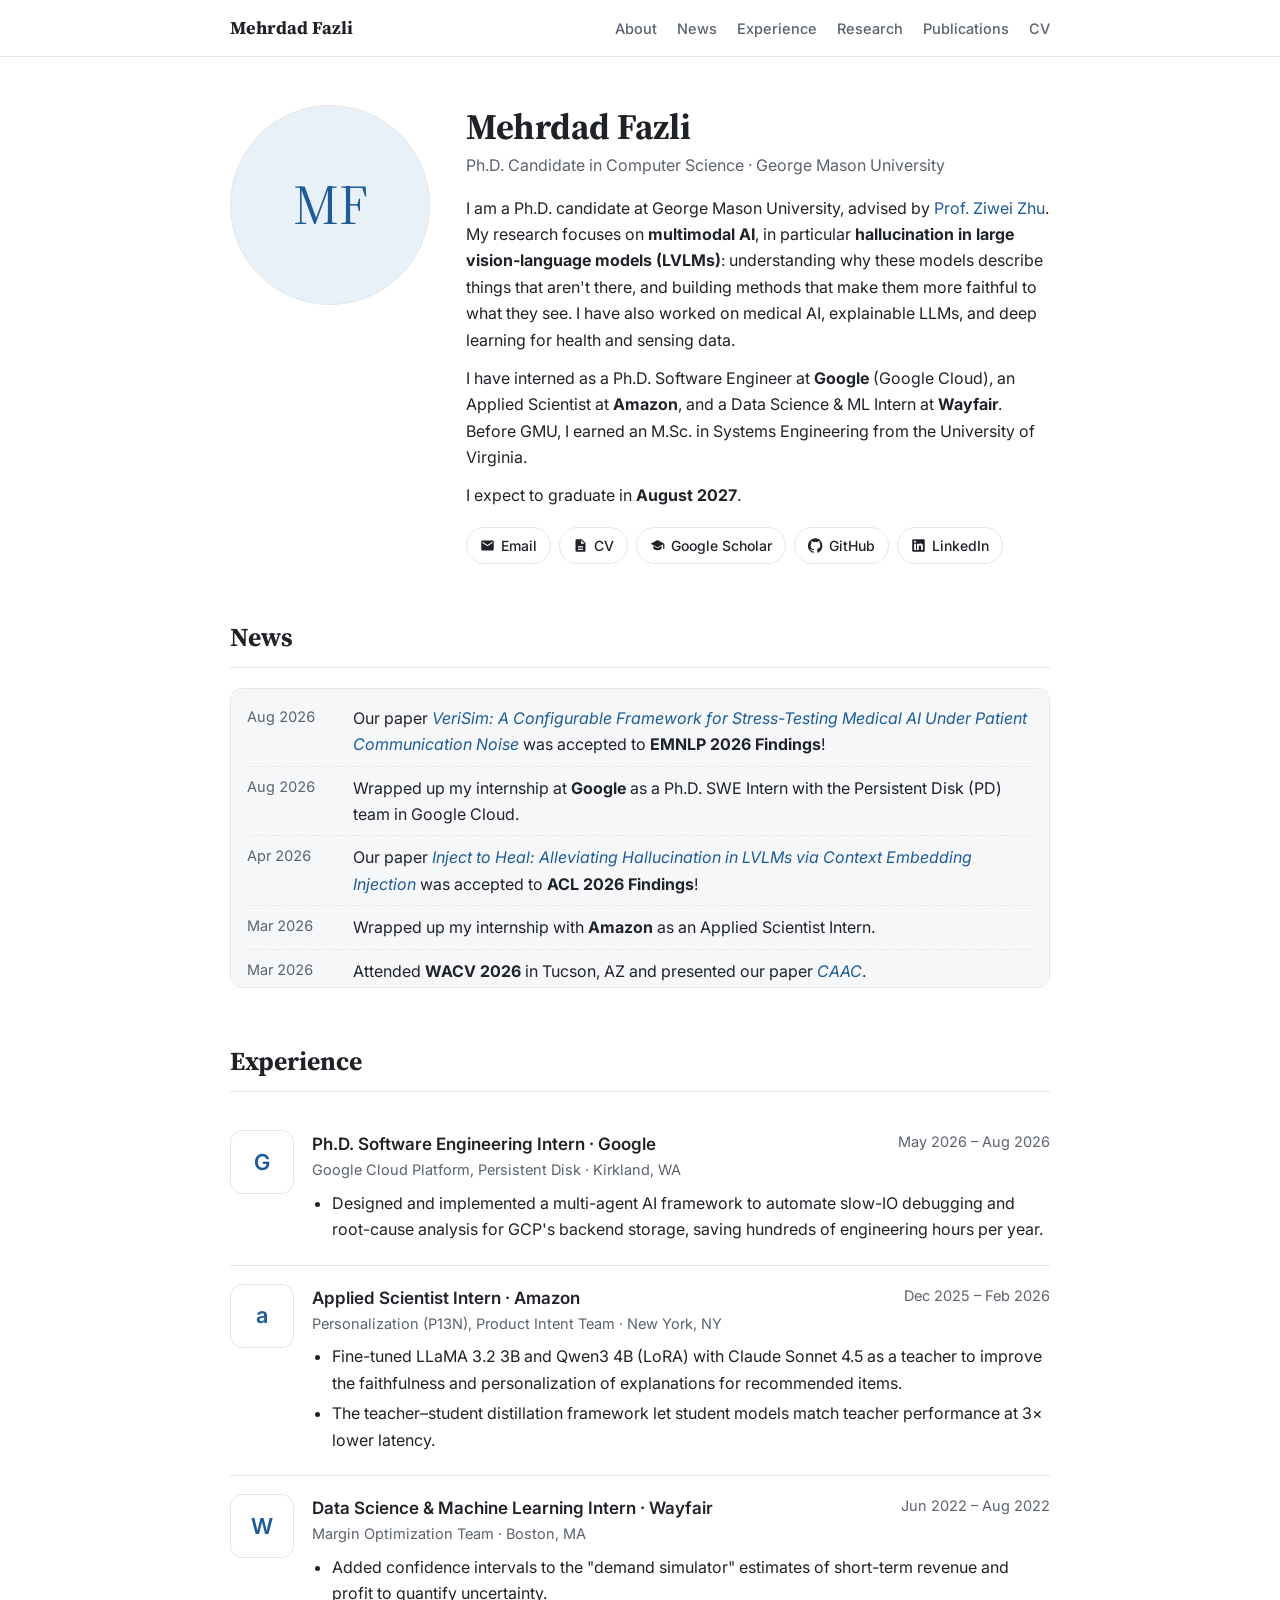
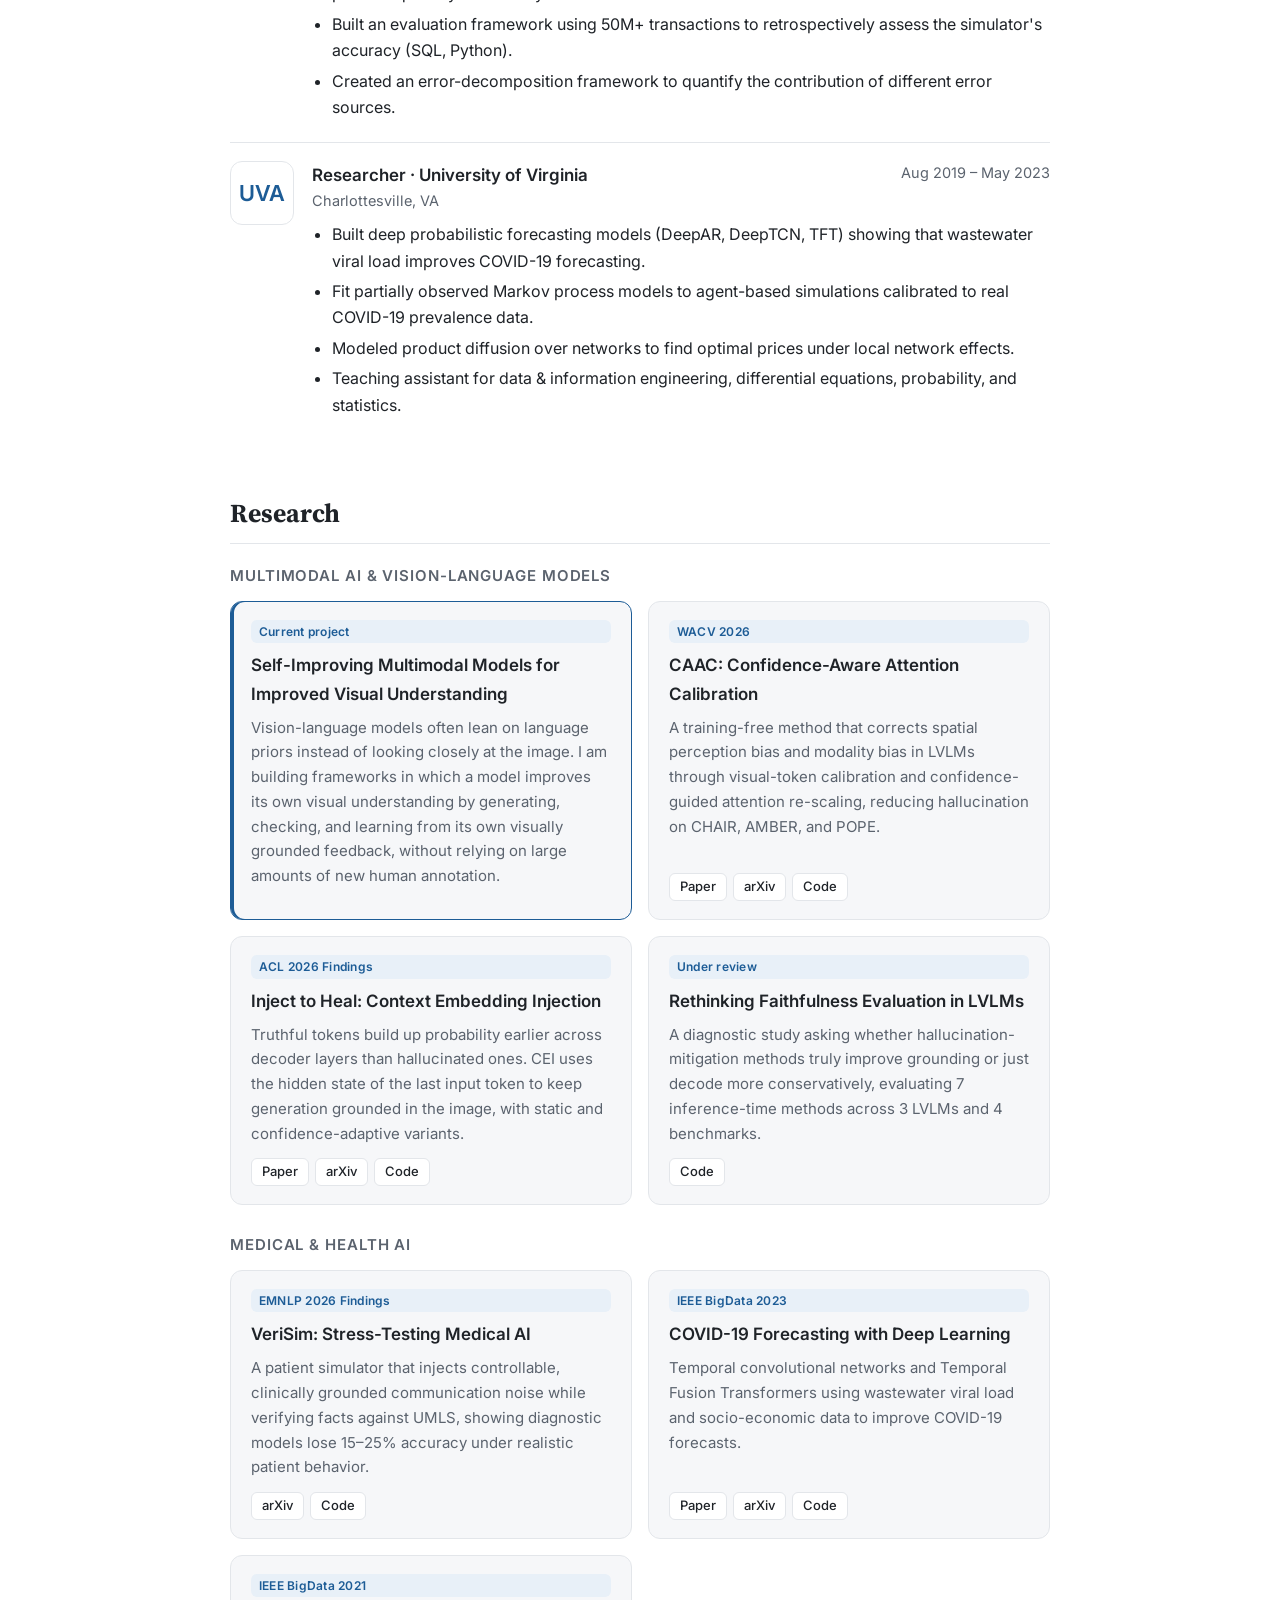
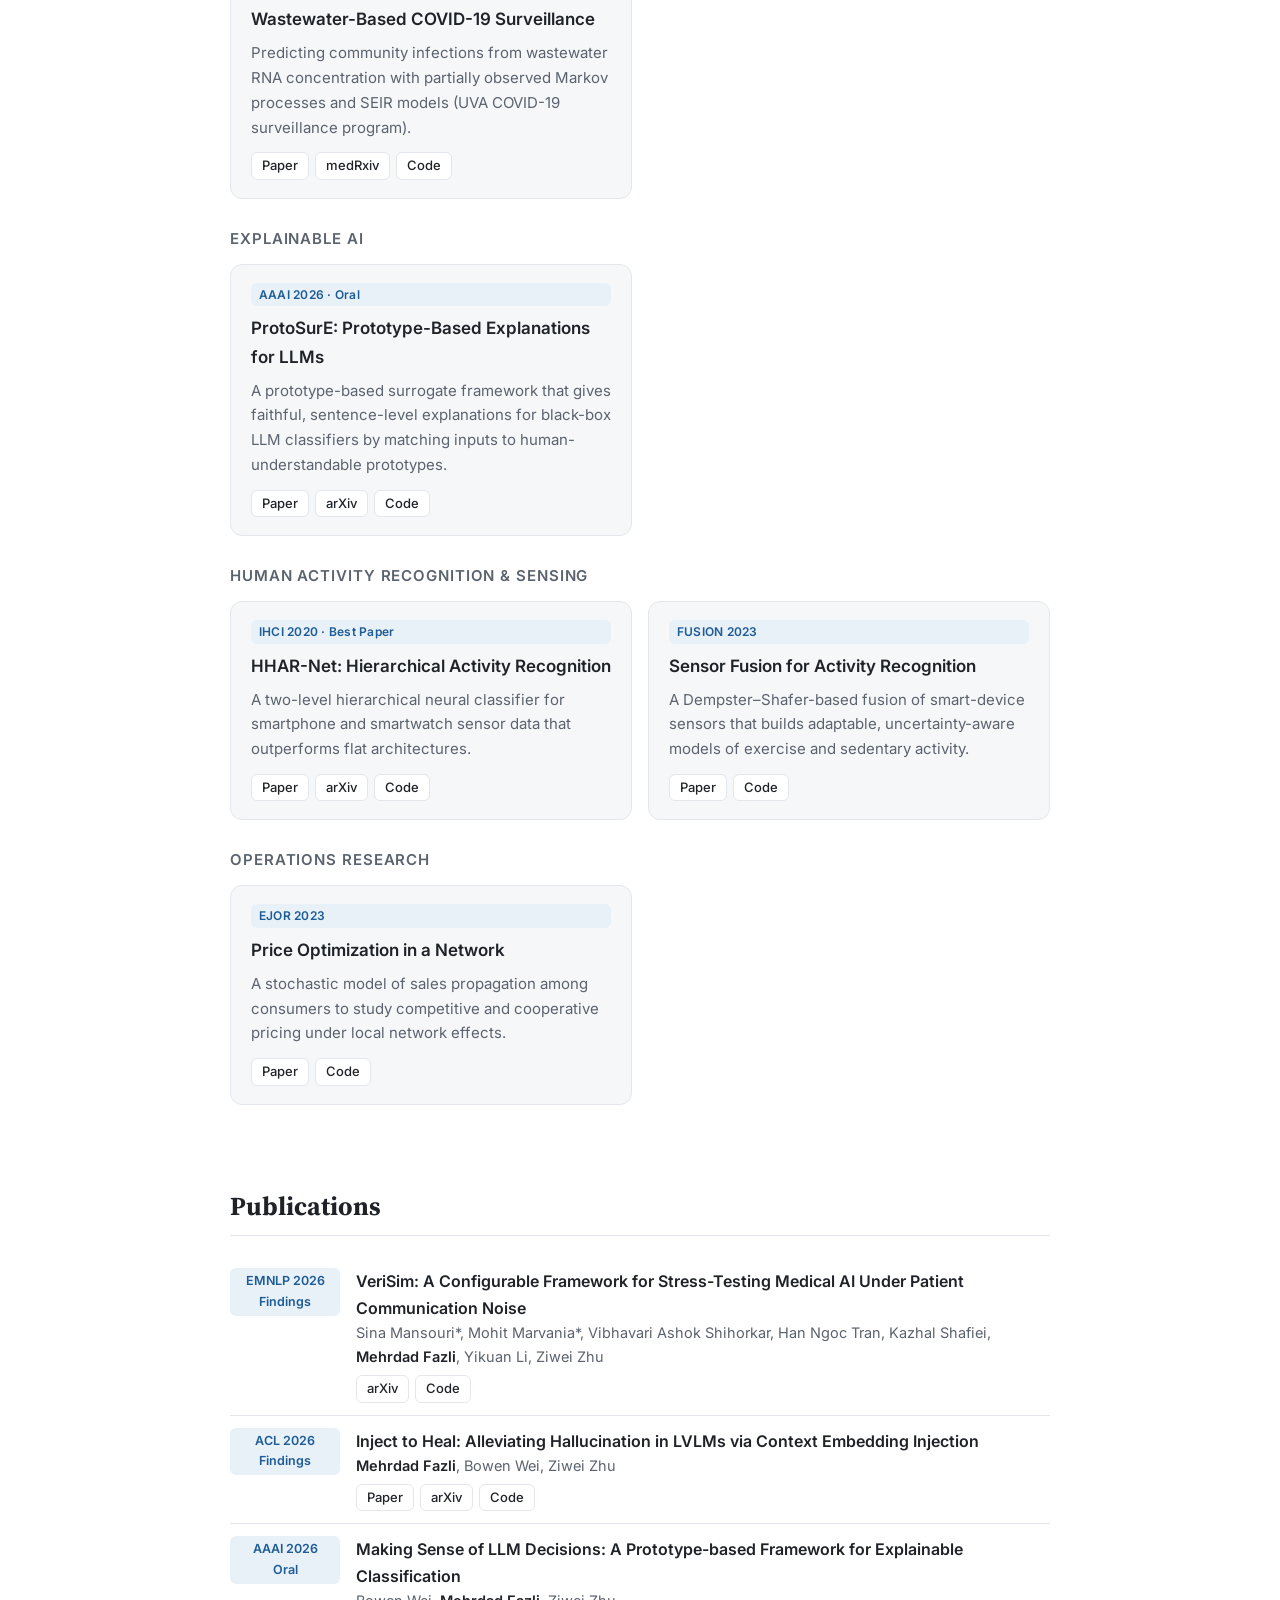
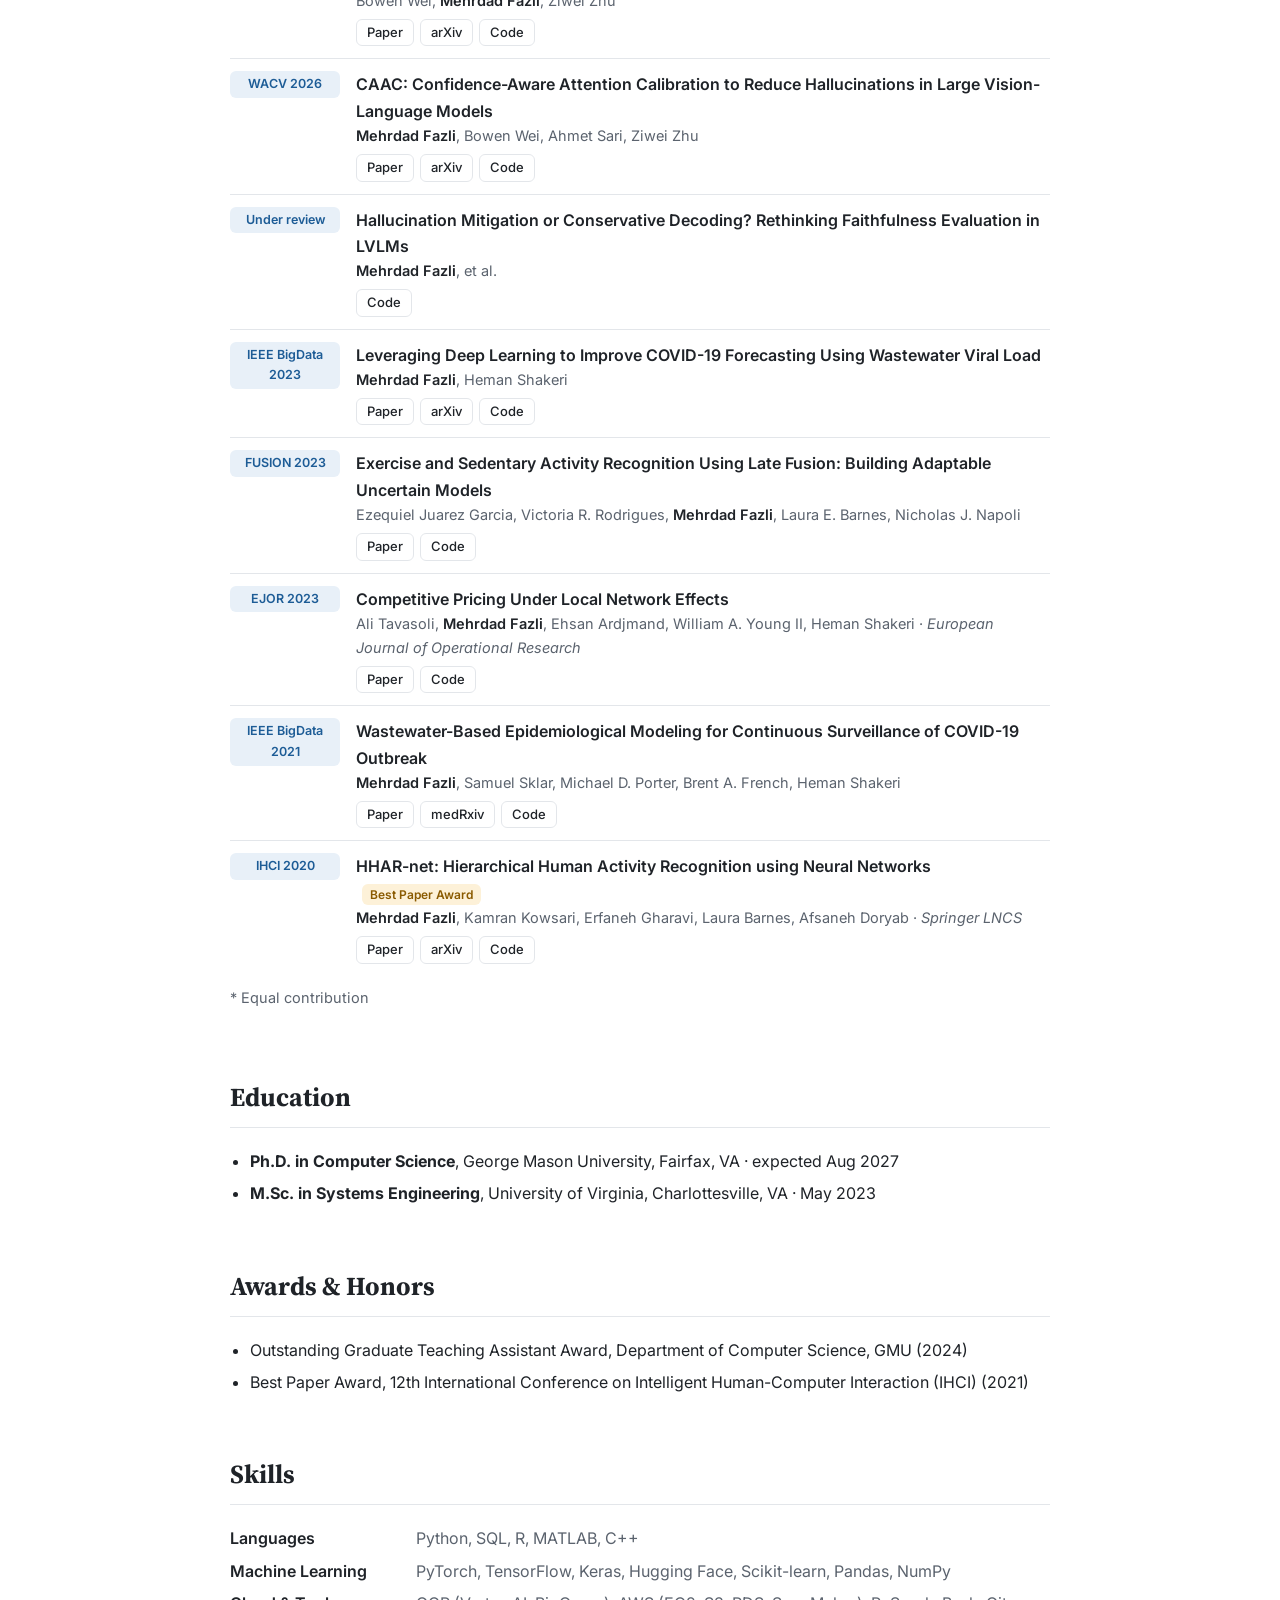
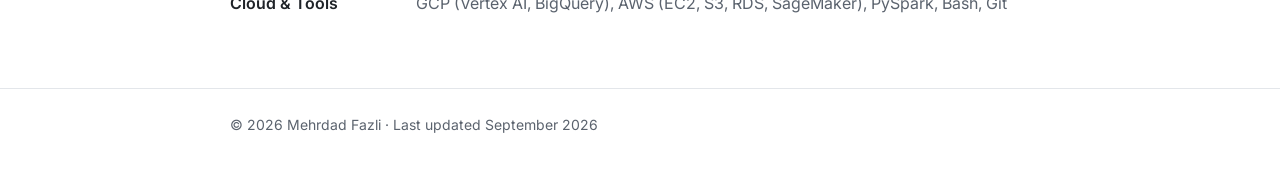
==== commit a02fde29: "Add files via upload" ====
--- a/index.html
+++ b/index.html
@@ -146,7 +146,8 @@
 
     @media (max-width: 680px) {
       nav .brand { display: none; }
-      nav ul { gap: 16px; }
+      nav ul { gap: 14px; }
+      nav ul a { font-size: 13.5px; }
       .about { grid-template-columns: 1fr; gap: 20px; text-align: center; padding-top: 32px; }
       .photo { width: 150px; height: 150px; margin: 0 auto; font-size: 44px; }
       .links { justify-content: center; }
@@ -160,6 +161,19 @@
       .skills { grid-template-columns: 1fr; }
       .skills dd { margin-bottom: 8px; }
     }
+
+    /* v2 additions */
+    .news-box { max-height: 300px; overflow-y: auto; border: 1px solid var(--border); border-radius: 12px; padding: 8px 16px; background: var(--bg-soft); }
+    .news li { border-bottom: 1px dashed var(--border); padding: 8px 0; }
+    .news li:last-child { border-bottom: none; }
+    .logo img { width: 40px; height: 40px; object-fit: contain; }
+    .logo { background: #fff; }
+    .area { margin-bottom: 28px; }
+    .area-title { font-size: 15px; text-transform: uppercase; letter-spacing: .06em; color: var(--muted); margin: 0 0 12px; }
+    .card.current { border-color: var(--accent); box-shadow: inset 3px 0 0 var(--accent); }
+    .award { display: inline-block; font-size: 12px; font-weight: 600; color: #8a5a00; background: #fdf1d8; padding: 1px 8px; border-radius: 6px; margin-left: 6px; vertical-align: middle; }
+    @media (prefers-color-scheme: dark) { .award { color: #f3c969; background: #3a2e14; } }
+    @media (max-width: 680px) { .logo img { width: 30px; height: 30px; } }
   </style>
 </head>
 <body>
@@ -169,6 +183,7 @@
     <a class="brand" href="#">Mehrdad Fazli</a>
     <ul>
       <li><a href="#about">About</a></li>
+      <li><a href="#news">News</a></li>
       <li><a href="#experience">Experience</a></li>
       <li><a href="#research">Research</a></li>
       <li><a href="#publications">Publications</a></li>
@@ -181,7 +196,6 @@
 
   <!-- ============ ABOUT ============ -->
   <section id="about" class="about">
-    <!-- To use your photo: put a square image at images/profile.jpg -->
     <div>
       <img class="photo" src="images/profile.jpg" alt="Mehrdad Fazli"
            onerror="this.outerHTML='<div class=&quot;photo&quot;>MF</div>'">
@@ -191,44 +205,59 @@
       <p class="role">Ph.D. Candidate in Computer Science · George Mason University</p>
       <p>
         I am a Ph.D. candidate at George Mason University, advised by
-        Dr. Ziwei Zhu.
-        My research focuses on <b>hallucination in large vision-language models (LVLMs)</b> —
-        understanding why multimodal models describe things that aren't there, and designing
-        methods to make them more faithful. I also work on the robustness of medical AI and on
-        explainability of LLM decisions.
+        <a href="https://zziwei.github.io/" target="_blank" rel="noopener">Prof. Ziwei Zhu</a>.
+        My research focuses on <b>multimodal AI</b>, in particular <b>hallucination in large
+        vision-language models (LVLMs)</b>: understanding why these models describe things that
+        aren't there, and building methods that make them more faithful to what they see. I have
+        also worked on medical AI, explainable LLMs, and deep learning for health and sensing data.
       </p>
       <p>
         I have interned as a Ph.D. Software Engineer at <b>Google</b> (Google Cloud), an Applied
         Scientist at <b>Amazon</b>, and a Data Science &amp; ML Intern at <b>Wayfair</b>.
-        Before GMU, I earned an M.Sc. in Systems Engineering from the University of Virginia, where
-        I applied machine learning to human activity recognition and COVID-19 forecasting.
+        Before GMU, I earned an M.Sc. in Systems Engineering from the University of Virginia.
       </p>
-      <p>I expect to graduate in <b>May 2027</b>.</p>
+      <p>I expect to graduate in <b>August 2027</b>.</p>
       <div class="links">
         <a class="btn" href="mailto:mfazli@gmu.edu">
           <svg viewBox="0 0 24 24"><path d="M20 4H4a2 2 0 0 0-2 2v12a2 2 0 0 0 2 2h16a2 2 0 0 0 2-2V6a2 2 0 0 0-2-2zm0 4-8 5-8-5V6l8 5 8-5z"/></svg>Email</a>
         <a class="btn" href="assets/Mehrdad_Fazli_CV.pdf">
           <svg viewBox="0 0 24 24"><path d="M14 2H6a2 2 0 0 0-2 2v16a2 2 0 0 0 2 2h12a2 2 0 0 0 2-2V8zm-1 7V3.5L18.5 9zM8 13h8v2H8zm0 4h8v2H8z"/></svg>CV</a>
+        <a class="btn" href="https://scholar.google.com/citations?user=e7AeExMAAAAJ&amp;hl=en" target="_blank" rel="noopener">
+          <svg viewBox="0 0 24 24"><path d="M12 3 1 9l11 6 9-4.9V17h2V9zm-6.8 9.7V16c0 1.9 3 3.5 6.8 3.5s6.8-1.6 6.8-3.5v-3.3L12 16.5z"/></svg>Google Scholar</a>
         <a class="btn" href="https://github.com/mehrdadfazli" target="_blank" rel="noopener">
           <svg viewBox="0 0 24 24"><path d="M12 .5a12 12 0 0 0-3.8 23.4c.6.1.8-.3.8-.6v-2.1c-3.3.7-4-1.6-4-1.6-.6-1.4-1.4-1.8-1.4-1.8-1-.7.1-.7.1-.7 1.2.1 1.8 1.2 1.8 1.2 1 1.8 2.8 1.3 3.5 1 .1-.8.4-1.3.7-1.6-2.7-.3-5.5-1.3-5.5-5.9 0-1.3.5-2.4 1.2-3.2-.1-.3-.5-1.5.1-3.2 0 0 1-.3 3.3 1.2a11.5 11.5 0 0 1 6 0C17.3 4.7 18.3 5 18.3 5c.6 1.7.2 2.9.1 3.2.8.8 1.2 1.9 1.2 3.2 0 4.6-2.8 5.6-5.5 5.9.4.4.8 1.1.8 2.2v3.3c0 .3.2.7.8.6A12 12 0 0 0 12 .5z"/></svg>GitHub</a>
         <a class="btn" href="https://www.linkedin.com/in/mehrdad-fazli-66511479/" target="_blank" rel="noopener">
           <svg viewBox="0 0 24 24"><path d="M20.4 2H3.6A1.6 1.6 0 0 0 2 3.6v16.8A1.6 1.6 0 0 0 3.6 22h16.8a1.6 1.6 0 0 0 1.6-1.6V3.6A1.6 1.6 0 0 0 20.4 2zM8 19H5V9h3zM6.5 7.7a1.7 1.7 0 1 1 0-3.4 1.7 1.7 0 0 1 0 3.4zM19 19h-3v-4.9c0-1.2 0-2.7-1.6-2.7s-1.9 1.3-1.9 2.6v5h-3V9h2.9v1.4c.4-.8 1.4-1.6 2.9-1.6 3.1 0 3.7 2 3.7 4.7z"/></svg>LinkedIn</a>
-        <!-- Add Google Scholar: copy a line above and paste your Scholar profile URL -->
-      </div>
-    </div>
-  </section>
-
-  <!-- ============ NEWS ============ -->
+      </div>
+    </div>
+  </section>
+
+  <!-- ============ NEWS (scrollable) ============ -->
   <section id="news">
     <h2>News</h2>
-    <ul class="news">
-      <li><span class="date">Aug 2026</span><span><i>VeriSim</i>, a framework for stress-testing medical AI under patient communication noise, accepted to <b>EMNLP 2026</b>.</span></li>
-      <li><span class="date">May 2026</span><span>Started as a Ph.D. SWE Intern at <b>Google</b> (Google Cloud) in Kirkland, WA.</span></li>
-      <li><span class="date">2026</span><span><i>Inject to Heal</i> accepted to <b>ACL 2026</b>.</span></li>
-      <li><span class="date">Dec 2025</span><span>Joined <b>Amazon</b> as an Applied Scientist Intern in New York, NY.</span></li>
-      <li><span class="date">2025</span><span><i>CAAC</i> accepted to <b>WACV 2026</b>, and our prototype-based explainability paper accepted to <b>AAAI 2026</b>.</span></li>
-      <li><span class="date">2024</span><span>Received the Outstanding Graduate Teaching Assistant Award, CS Department, GMU.</span></li>
-    </ul>
+    <div class="news-box">
+      <ul class="news">
+        <li><span class="date">Aug 2026</span><span>Our paper <a href="https://arxiv.org/abs/2604.10441" target="_blank" rel="noopener"><i>VeriSim: A Configurable Framework for Stress-Testing Medical AI Under Patient Communication Noise</i></a> was accepted to <b>EMNLP 2026 Findings</b>!</span></li>
+        <li><span class="date">Aug 2026</span><span>Wrapped up my internship at <b>Google</b> as a Ph.D. SWE Intern with the Persistent Disk (PD) team in Google Cloud.</span></li>
+        <li><span class="date">Apr 2026</span><span>Our paper <a href="https://aclanthology.org/2026.findings-acl.2048/" target="_blank" rel="noopener"><i>Inject to Heal: Alleviating Hallucination in LVLMs via Context Embedding Injection</i></a> was accepted to <b>ACL 2026 Findings</b>!</span></li>
+        <li><span class="date">Mar 2026</span><span>Wrapped up my internship with <b>Amazon</b> as an Applied Scientist Intern.</span></li>
+        <li><span class="date">Mar 2026</span><span>Attended <b>WACV 2026</b> in Tucson, AZ and presented our paper <a href="https://openaccess.thecvf.com/content/WACV2026/html/Fazli_CAAC_Confidence-Aware_Attention_Calibration_to_Reduce_Hallucinations_in_Large_Vision-Language_WACV_2026_paper.html" target="_blank" rel="noopener"><i>CAAC</i></a>.</span></li>
+        <li><span class="date">Mar 2026</span><span>Accepted a Ph.D. SWE internship offer from <b>Google</b>!</span></li>
+        <li><span class="date">Jan 2026</span><span>Submitted two papers to ACL 2026. The preprint of <a href="https://arxiv.org/abs/2601.05939" target="_blank" rel="noopener"><i>Context-Aware Decoding for Faithful Vision-Language Generation</i></a> is now on arXiv.</span></li>
+        <li><span class="date">Nov 2025</span><span><a href="https://arxiv.org/abs/2505.21472" target="_blank" rel="noopener"><i>Mitigating Hallucination in Large Vision-Language Models via Adaptive Attention Calibration</i></a> (CAAC) was accepted at <b>WACV 2026</b>.</span></li>
+        <li><span class="date">Nov 2025</span><span><a href="https://arxiv.org/abs/2505.18970" target="_blank" rel="noopener"><i>Learning to Explain: Prototype-Based Surrogate Models for LLM Classification</i></a> was accepted at <b>AAAI 2026</b> (Oral).</span></li>
+        <li><span class="date">Sep 2025</span><span>Accepted an offer to join <b>Amazon</b> as an Applied Scientist Intern (Dec 2025 – Feb 2026).</span></li>
+        <li><span class="date">May 2025</span><span>Preprint <a href="https://arxiv.org/abs/2505.21472" target="_blank" rel="noopener"><i>Mitigating Hallucination in LVLMs via Adaptive Attention Calibration</i></a> is now on arXiv.</span></li>
+        <li><span class="date">May 2025</span><span>Preprint <a href="https://arxiv.org/abs/2505.18970" target="_blank" rel="noopener"><i>Learning to Explain: Prototype-Based Surrogate Models for LLM Classification</i></a> is now on arXiv.</span></li>
+        <li><span class="date">Nov 2023</span><span><a href="https://ieeexplore.ieee.org/abstract/document/10386828" target="_blank" rel="noopener"><i>Leveraging Deep Learning to Improve COVID-19 Forecasting Using Wastewater Viral Load</i></a> was accepted at <b>IEEE BigData 2023</b>.</span></li>
+        <li><span class="date">Jun 2023</span><span><a href="https://ieeexplore.ieee.org/abstract/document/10224103" target="_blank" rel="noopener"><i>Exercise and Sedentary Activity Recognition Using Late Fusion</i></a> was presented at the 26th International Conference on Information <b>FUSION</b>.</span></li>
+        <li><span class="date">Apr 2023</span><span><a href="https://www.sciencedirect.com/science/article/abs/pii/S0377221723003375" target="_blank" rel="noopener"><i>Competitive Pricing Under Local Network Effects</i></a> was accepted by the <b>European Journal of Operational Research</b>.</span></li>
+        <li><span class="date">Mar 2023</span><span>Admitted to the Ph.D. program in Computer Science at <a href="https://cs.gmu.edu/" target="_blank" rel="noopener">George Mason University</a>.</span></li>
+        <li><span class="date">Dec 2022</span><span>Preprint <a href="https://arxiv.org/abs/2212.08798" target="_blank" rel="noopener"><i>Leveraging Wastewater Monitoring for COVID-19 Forecasting in the US: a Deep Learning Study</i></a> is now on arXiv.</span></li>
+        <li><span class="date">Jun 2022</span><span>Joined <b>Wayfair</b> as a Data Science and Machine Learning Intern for the summer.</span></li>
+        <li><span class="date">Feb 2022</span><span><a href="https://ieeexplore.ieee.org/document/9671543" target="_blank" rel="noopener"><i>Wastewater-Based Epidemiological Modeling for Continuous Surveillance of COVID-19 Outbreak</i></a> was published at <b>IEEE BigData 2021</b>.</span></li>
+      </ul>
+    </div>
   </section>
 
   <!-- ============ EXPERIENCE ============ -->
@@ -236,21 +265,21 @@
     <h2>Experience</h2>
 
     <div class="job">
-      <div class="logo">G</div>
+      <div class="logo"><img src="https://www.google.com/s2/favicons?domain=google.com&amp;sz=128" alt="Google logo" onerror="this.outerHTML='<span>G</span>'"></div>
       <div>
         <div class="job-head">
           <h3>Ph.D. Software Engineering Intern · Google</h3>
           <span class="meta">May 2026 – Aug 2026</span>
         </div>
-        <div class="meta">Google Cloud Platform · Kirkland, WA</div>
+        <div class="meta">Google Cloud Platform, Persistent Disk · Kirkland, WA</div>
         <ul>
-          <li>Designed and implemented a multi-agent AI framework to automate slow-IO debugging and root-cause analysis for GCP's backend storage (Persistent Disk), saving hundreds of engineering hours per year.</li>
+          <li>Designed and implemented a multi-agent AI framework to automate slow-IO debugging and root-cause analysis for GCP's backend storage, saving hundreds of engineering hours per year.</li>
         </ul>
       </div>
     </div>
 
     <div class="job">
-      <div class="logo">a</div>
+      <div class="logo"><img src="https://www.google.com/s2/favicons?domain=amazon.com&amp;sz=128" alt="Amazon logo" onerror="this.outerHTML='<span>a</span>'"></div>
       <div>
         <div class="job-head">
           <h3>Applied Scientist Intern · Amazon</h3>
@@ -265,7 +294,7 @@
     </div>
 
     <div class="job">
-      <div class="logo">W</div>
+      <div class="logo"><img src="https://www.google.com/s2/favicons?domain=wayfair.com&amp;sz=128" alt="Wayfair logo" onerror="this.outerHTML='<span>W</span>'"></div>
       <div>
         <div class="job-head">
           <h3>Data Science &amp; Machine Learning Intern · Wayfair</h3>
@@ -281,7 +310,7 @@
     </div>
 
     <div class="job">
-      <div class="logo">UVA</div>
+      <div class="logo"><img src="https://www.google.com/s2/favicons?domain=virginia.edu&amp;sz=128" alt="University of Virginia logo" onerror="this.outerHTML='<span>UVA</span>'"></div>
       <div>
         <div class="job-head">
           <h3>Researcher · University of Virginia</h3>
@@ -300,83 +329,141 @@
 
   <!-- ============ RESEARCH ============ -->
   <section id="research">
-    <h2>Research Projects</h2>
-    <div class="projects">
-
-      <div class="card">
-        <span class="tag">Multimodal AI · Current</span>
-        <h3>Hallucination Analysis &amp; Mitigation in LVLMs</h3>
-        <p>Confidence-Aware Attention Calibration (CAAC) reduces object hallucination through visual-token calibration and adaptive attention re-scaling, evaluated on CHAIR, AMBER, and POPE. Follow-up work injects context embeddings to heal hallucinations and rethinks how faithfulness is evaluated.</p>
-        <div class="pill-links">
-          <a href="https://arxiv.org/abs/2505.21472" target="_blank" rel="noopener">arXiv</a>
-          <a href="https://github.com/mehrdadfazli/CAAC" target="_blank" rel="noopener">Code</a>
-        </div>
-      </div>
-
-      <div class="card">
-        <span class="tag">Medical AI · Robustness</span>
-        <h3>Stress-Testing Medical AI (VeriSim)</h3>
-        <p>A configurable framework that simulates realistic patient communication noise to test how reliably medical AI systems hold up outside clean benchmark conditions.</p>
-        <div class="pill-links"><span class="meta">EMNLP 2026</span></div>
-      </div>
-
-      <div class="card">
-        <span class="tag">Explainable AI</span>
-        <h3>Prototype-Based Explanations for LLMs</h3>
-        <p>A prototype-based framework that makes LLM classification decisions interpretable by grounding predictions in representative examples.</p>
-        <div class="pill-links"><span class="meta">AAAI 2026</span></div>
-      </div>
-
-      <div class="card">
-        <span class="tag">Recommender Systems · Ongoing</span>
-        <h3>Polarization &amp; Filter Bubbles in Recommendation</h3>
-        <p>A theoretical study of echo chambers when content creators adapt to their audiences, showing that extreme item-side fairness constraints can increase user polarization.</p>
-      </div>
-
-      <div class="card">
-        <span class="tag">Time Series · Epidemiology</span>
-        <h3>COVID-19 Forecasting with Deep Learning</h3>
-        <p>Temporal convolutional networks and Temporal Fusion Transformers using wastewater viral load and socio-economic data to improve COVID-19 forecasts.</p>
-        <div class="pill-links">
-          <a href="https://ieeexplore.ieee.org/abstract/document/10386828" target="_blank" rel="noopener">IEEE BigData '23</a>
-          <a href="https://arxiv.org/abs/2212.08798" target="_blank" rel="noopener">arXiv</a>
-          <a href="https://github.com/mehrdadfazli/DeepLearning-COVID19-wastewater" target="_blank" rel="noopener">Code</a>
-        </div>
-      </div>
-
-      <div class="card">
-        <span class="tag">Epidemiology</span>
-        <h3>UVA COVID-19 Wastewater Surveillance</h3>
-        <p>Predicting community infections from wastewater RNA concentration with partially observed Markov processes and SEIR models.</p>
-        <div class="pill-links">
-          <a href="https://ieeexplore.ieee.org/abstract/document/9671543" target="_blank" rel="noopener">IEEE BigData '21</a>
-          <a href="https://www.medrxiv.org/content/10.1101/2021.10.19.21265221v1" target="_blank" rel="noopener">medRxiv</a>
-          <a href="https://github.com/Shakeri-Lab/COVID-SEIR" target="_blank" rel="noopener">Code</a>
-        </div>
-      </div>
-
-      <div class="card">
-        <span class="tag">Sensing · Deep Learning</span>
-        <h3>Human Activity Recognition</h3>
-        <p>HHAR-Net, a two-level hierarchical neural classifier for smartphone and smartwatch sensor data that outperforms flat architectures (Best Paper Award, IHCI). Also a Dempster–Shafer sensor-fusion method for activity recognition.</p>
-        <div class="pill-links">
-          <a href="https://link.springer.com/chapter/10.1007/978-3-030-68449-5_6" target="_blank" rel="noopener">IHCI '20</a>
-          <a href="https://github.com/mehrdadfazli/HHAR-Net" target="_blank" rel="noopener">HHAR-Net Code</a>
-          <a href="https://ieeexplore.ieee.org/abstract/document/10224103" target="_blank" rel="noopener">FUSION '23</a>
-          <a href="https://github.com/mehrdadfazli/NAPS-Fusion" target="_blank" rel="noopener">Fusion Code</a>
-        </div>
-      </div>
-
-      <div class="card">
-        <span class="tag">Operations Research</span>
-        <h3>Price Optimization in a Network</h3>
-        <p>A stochastic model of sales propagation among consumers to study competitive and cooperative pricing under local network effects.</p>
-        <div class="pill-links">
-          <a href="https://authors.elsevier.com/a/1h99z1LnJ6pHdl" target="_blank" rel="noopener">EJOR '23</a>
-          <a href="https://github.com/Shakeri-Lab/Network-Compt" target="_blank" rel="noopener">Code</a>
-        </div>
-      </div>
-
+    <h2>Research</h2>
+
+    <!-- Area 1 -->
+    <div class="area">
+      <h3 class="area-title">Multimodal AI &amp; Vision-Language Models</h3>
+      <div class="projects">
+        <div class="card current">
+          <span class="tag">Current project</span>
+          <h3>Self-Improving Multimodal Models for Improved Visual Understanding</h3>
+          <p>Vision-language models often lean on language priors instead of looking closely at the image. I am building frameworks in which a model improves its own visual understanding by generating, checking, and learning from its own visually grounded feedback, without relying on large amounts of new human annotation.</p>
+        </div>
+        <div class="card">
+          <span class="tag">WACV 2026</span>
+          <h3>CAAC: Confidence-Aware Attention Calibration</h3>
+          <p>A training-free method that corrects spatial perception bias and modality bias in LVLMs through visual-token calibration and confidence-guided attention re-scaling, reducing hallucination on CHAIR, AMBER, and POPE.</p>
+          <div class="pill-links">
+            <a href="https://openaccess.thecvf.com/content/WACV2026/html/Fazli_CAAC_Confidence-Aware_Attention_Calibration_to_Reduce_Hallucinations_in_Large_Vision-Language_WACV_2026_paper.html" target="_blank" rel="noopener">Paper</a>
+            <a href="https://arxiv.org/abs/2505.21472" target="_blank" rel="noopener">arXiv</a>
+            <a href="https://github.com/mehrdadfazli/CAAC" target="_blank" rel="noopener">Code</a>
+          </div>
+        </div>
+        <div class="card">
+          <span class="tag">ACL 2026 Findings</span>
+          <h3>Inject to Heal: Context Embedding Injection</h3>
+          <p>Truthful tokens build up probability earlier across decoder layers than hallucinated ones. CEI uses the hidden state of the last input token to keep generation grounded in the image, with static and confidence-adaptive variants.</p>
+          <div class="pill-links">
+            <a href="https://aclanthology.org/2026.findings-acl.2048/" target="_blank" rel="noopener">Paper</a>
+            <a href="https://arxiv.org/abs/2601.05939" target="_blank" rel="noopener">arXiv</a>
+            <a href="https://github.com/mehrdadfazli/CEI" target="_blank" rel="noopener">Code</a>
+          </div>
+        </div>
+        <div class="card">
+          <span class="tag">Under review</span>
+          <h3>Rethinking Faithfulness Evaluation in LVLMs</h3>
+          <p>A diagnostic study asking whether hallucination-mitigation methods truly improve grounding or just decode more conservatively, evaluating 7 inference-time methods across 3 LVLMs and 4 benchmarks.</p>
+          <div class="pill-links">
+            <a href="https://github.com/mehrdadfazli/AssessHalVLM" target="_blank" rel="noopener">Code</a>
+          </div>
+        </div>
+      </div>
+    </div>
+
+    <!-- Area 2 -->
+    <div class="area">
+      <h3 class="area-title">Medical &amp; Health AI</h3>
+      <div class="projects">
+        <div class="card">
+          <span class="tag">EMNLP 2026 Findings</span>
+          <h3>VeriSim: Stress-Testing Medical AI</h3>
+          <p>A patient simulator that injects controllable, clinically grounded communication noise while verifying facts against UMLS, showing diagnostic models lose 15–25% accuracy under realistic patient behavior.</p>
+          <div class="pill-links">
+            <a href="https://arxiv.org/abs/2604.10441" target="_blank" rel="noopener">arXiv</a>
+            <a href="https://github.com/mohitmarvania/VeriSim" target="_blank" rel="noopener">Code</a>
+          </div>
+        </div>
+        <div class="card">
+          <span class="tag">IEEE BigData 2023</span>
+          <h3>COVID-19 Forecasting with Deep Learning</h3>
+          <p>Temporal convolutional networks and Temporal Fusion Transformers using wastewater viral load and socio-economic data to improve COVID-19 forecasts.</p>
+          <div class="pill-links">
+            <a href="https://ieeexplore.ieee.org/abstract/document/10386828" target="_blank" rel="noopener">Paper</a>
+            <a href="https://arxiv.org/abs/2212.08798" target="_blank" rel="noopener">arXiv</a>
+            <a href="https://github.com/mehrdadfazli/DeepLearning-COVID19-wastewater" target="_blank" rel="noopener">Code</a>
+          </div>
+        </div>
+        <div class="card">
+          <span class="tag">IEEE BigData 2021</span>
+          <h3>Wastewater-Based COVID-19 Surveillance</h3>
+          <p>Predicting community infections from wastewater RNA concentration with partially observed Markov processes and SEIR models (UVA COVID-19 surveillance program).</p>
+          <div class="pill-links">
+            <a href="https://ieeexplore.ieee.org/document/9671543" target="_blank" rel="noopener">Paper</a>
+            <a href="https://www.medrxiv.org/content/10.1101/2021.10.19.21265221v1" target="_blank" rel="noopener">medRxiv</a>
+            <a href="https://github.com/Shakeri-Lab/COVID-SEIR" target="_blank" rel="noopener">Code</a>
+          </div>
+        </div>
+      </div>
+    </div>
+
+    <!-- Area 3 -->
+    <div class="area">
+      <h3 class="area-title">Explainable AI</h3>
+      <div class="projects">
+        <div class="card">
+          <span class="tag">AAAI 2026 · Oral</span>
+          <h3>ProtoSurE: Prototype-Based Explanations for LLMs</h3>
+          <p>A prototype-based surrogate framework that gives faithful, sentence-level explanations for black-box LLM classifiers by matching inputs to human-understandable prototypes.</p>
+          <div class="pill-links">
+            <a href="https://ojs.aaai.org/index.php/AAAI/article/view/39892" target="_blank" rel="noopener">Paper</a>
+            <a href="https://arxiv.org/abs/2505.18970" target="_blank" rel="noopener">arXiv</a>
+            <a href="https://github.com/weibowen555/ProtoSurE" target="_blank" rel="noopener">Code</a>
+          </div>
+        </div>
+      </div>
+    </div>
+
+    <!-- Area 4 -->
+    <div class="area">
+      <h3 class="area-title">Human Activity Recognition &amp; Sensing</h3>
+      <div class="projects">
+        <div class="card">
+          <span class="tag">IHCI 2020 · Best Paper</span>
+          <h3>HHAR-Net: Hierarchical Activity Recognition</h3>
+          <p>A two-level hierarchical neural classifier for smartphone and smartwatch sensor data that outperforms flat architectures.</p>
+          <div class="pill-links">
+            <a href="https://link.springer.com/chapter/10.1007/978-3-030-68449-5_6" target="_blank" rel="noopener">Paper</a>
+            <a href="https://arxiv.org/abs/2010.16052" target="_blank" rel="noopener">arXiv</a>
+            <a href="https://github.com/mehrdadfazli/HHAR-Net" target="_blank" rel="noopener">Code</a>
+          </div>
+        </div>
+        <div class="card">
+          <span class="tag">FUSION 2023</span>
+          <h3>Sensor Fusion for Activity Recognition</h3>
+          <p>A Dempster–Shafer-based fusion of smart-device sensors that builds adaptable, uncertainty-aware models of exercise and sedentary activity.</p>
+          <div class="pill-links">
+            <a href="https://ieeexplore.ieee.org/abstract/document/10224103" target="_blank" rel="noopener">Paper</a>
+            <a href="https://github.com/mehrdadfazli/NAPS-Fusion" target="_blank" rel="noopener">Code</a>
+          </div>
+        </div>
+      </div>
+    </div>
+
+    <!-- Area 5 -->
+    <div class="area">
+      <h3 class="area-title">Operations Research</h3>
+      <div class="projects">
+        <div class="card">
+          <span class="tag">EJOR 2023</span>
+          <h3>Price Optimization in a Network</h3>
+          <p>A stochastic model of sales propagation among consumers to study competitive and cooperative pricing under local network effects.</p>
+          <div class="pill-links">
+            <a href="https://www.sciencedirect.com/science/article/abs/pii/S0377221723003375" target="_blank" rel="noopener">Paper</a>
+            <a href="https://github.com/Shakeri-Lab/Network-Compt" target="_blank" rel="noopener">Code</a>
+          </div>
+        </div>
+      </div>
     </div>
   </section>
 
@@ -385,32 +472,47 @@
     <h2>Publications</h2>
     <ul class="pubs">
       <li>
-        <span class="venue">EMNLP 2026</span>
+        <span class="venue">EMNLP 2026<br>Findings</span>
         <div>
           <div class="pub-title">VeriSim: A Configurable Framework for Stress-Testing Medical AI Under Patient Communication Noise</div>
-          <div class="authors"><b>Mehrdad Fazli</b>, et al.</div>
-        </div>
-      </li>
-      <li>
-        <span class="venue">ACL 2026</span>
+          <div class="authors">Sina Mansouri*, Mohit Marvania*, Vibhavari Ashok Shihorkar, Han Ngoc Tran, Kazhal Shafiei, <b>Mehrdad Fazli</b>, Yikuan Li, Ziwei Zhu</div>
+          <div class="pill-links">
+            <a href="https://arxiv.org/abs/2604.10441" target="_blank" rel="noopener">arXiv</a>
+            <a href="https://github.com/mohitmarvania/VeriSim" target="_blank" rel="noopener">Code</a>
+          </div>
+        </div>
+      </li>
+      <li>
+        <span class="venue">ACL 2026<br>Findings</span>
         <div>
           <div class="pub-title">Inject to Heal: Alleviating Hallucination in LVLMs via Context Embedding Injection</div>
           <div class="authors"><b>Mehrdad Fazli</b>, Bowen Wei, Ziwei Zhu</div>
-        </div>
-      </li>
-      <li>
-        <span class="venue">AAAI 2026</span>
+          <div class="pill-links">
+            <a href="https://aclanthology.org/2026.findings-acl.2048/" target="_blank" rel="noopener">Paper</a>
+            <a href="https://arxiv.org/abs/2601.05939" target="_blank" rel="noopener">arXiv</a>
+            <a href="https://github.com/mehrdadfazli/CEI" target="_blank" rel="noopener">Code</a>
+          </div>
+        </div>
+      </li>
+      <li>
+        <span class="venue">AAAI 2026<br>Oral</span>
         <div>
           <div class="pub-title">Making Sense of LLM Decisions: A Prototype-based Framework for Explainable Classification</div>
           <div class="authors">Bowen Wei, <b>Mehrdad Fazli</b>, Ziwei Zhu</div>
+          <div class="pill-links">
+            <a href="https://ojs.aaai.org/index.php/AAAI/article/view/39892" target="_blank" rel="noopener">Paper</a>
+            <a href="https://arxiv.org/abs/2505.18970" target="_blank" rel="noopener">arXiv</a>
+            <a href="https://github.com/weibowen555/ProtoSurE" target="_blank" rel="noopener">Code</a>
+          </div>
         </div>
       </li>
       <li>
         <span class="venue">WACV 2026</span>
         <div>
           <div class="pub-title">CAAC: Confidence-Aware Attention Calibration to Reduce Hallucinations in Large Vision-Language Models</div>
-          <div class="authors"><b>Mehrdad Fazli</b>, Bowen Wei, Ziwei Zhu</div>
-          <div class="pill-links">
+          <div class="authors"><b>Mehrdad Fazli</b>, Bowen Wei, Ahmet Sari, Ziwei Zhu</div>
+          <div class="pill-links">
+            <a href="https://openaccess.thecvf.com/content/WACV2026/html/Fazli_CAAC_Confidence-Aware_Attention_Calibration_to_Reduce_Hallucinations_in_Large_Vision-Language_WACV_2026_paper.html" target="_blank" rel="noopener">Paper</a>
             <a href="https://arxiv.org/abs/2505.21472" target="_blank" rel="noopener">arXiv</a>
             <a href="https://github.com/mehrdadfazli/CAAC" target="_blank" rel="noopener">Code</a>
           </div>
@@ -421,6 +523,9 @@
         <div>
           <div class="pub-title">Hallucination Mitigation or Conservative Decoding? Rethinking Faithfulness Evaluation in LVLMs</div>
           <div class="authors"><b>Mehrdad Fazli</b>, et al.</div>
+          <div class="pill-links">
+            <a href="https://github.com/mehrdadfazli/AssessHalVLM" target="_blank" rel="noopener">Code</a>
+          </div>
         </div>
       </li>
       <li>
@@ -438,8 +543,8 @@
       <li>
         <span class="venue">FUSION 2023</span>
         <div>
-          <div class="pub-title">Exercise and Sedentary Activity Recognition Using Late Fusion</div>
-          <div class="authors"><b>Mehrdad Fazli</b>, et al.</div>
+          <div class="pub-title">Exercise and Sedentary Activity Recognition Using Late Fusion: Building Adaptable Uncertain Models</div>
+          <div class="authors">Ezequiel Juarez Garcia, Victoria R. Rodrigues, <b>Mehrdad Fazli</b>, Laura E. Barnes, Nicholas J. Napoli</div>
           <div class="pill-links">
             <a href="https://ieeexplore.ieee.org/abstract/document/10224103" target="_blank" rel="noopener">Paper</a>
             <a href="https://github.com/mehrdadfazli/NAPS-Fusion" target="_blank" rel="noopener">Code</a>
@@ -450,9 +555,9 @@
         <span class="venue">EJOR 2023</span>
         <div>
           <div class="pub-title">Competitive Pricing Under Local Network Effects</div>
-          <div class="authors">Ali Tavasoli, <b>Mehrdad Fazli</b>, et al. · <i>European Journal of Operational Research</i></div>
-          <div class="pill-links">
-            <a href="https://authors.elsevier.com/a/1h99z1LnJ6pHdl" target="_blank" rel="noopener">Paper</a>
+          <div class="authors">Ali Tavasoli, <b>Mehrdad Fazli</b>, Ehsan Ardjmand, William A. Young II, Heman Shakeri · <i>European Journal of Operational Research</i></div>
+          <div class="pill-links">
+            <a href="https://www.sciencedirect.com/science/article/abs/pii/S0377221723003375" target="_blank" rel="noopener">Paper</a>
             <a href="https://github.com/Shakeri-Lab/Network-Compt" target="_blank" rel="noopener">Code</a>
           </div>
         </div>
@@ -463,7 +568,7 @@
           <div class="pub-title">Wastewater-Based Epidemiological Modeling for Continuous Surveillance of COVID-19 Outbreak</div>
           <div class="authors"><b>Mehrdad Fazli</b>, Samuel Sklar, Michael D. Porter, Brent A. French, Heman Shakeri</div>
           <div class="pill-links">
-            <a href="https://ieeexplore.ieee.org/abstract/document/9671543" target="_blank" rel="noopener">Paper</a>
+            <a href="https://ieeexplore.ieee.org/document/9671543" target="_blank" rel="noopener">Paper</a>
             <a href="https://www.medrxiv.org/content/10.1101/2021.10.19.21265221v1" target="_blank" rel="noopener">medRxiv</a>
             <a href="https://github.com/Shakeri-Lab/COVID-SEIR" target="_blank" rel="noopener">Code</a>
           </div>
@@ -472,8 +577,8 @@
       <li>
         <span class="venue">IHCI 2020</span>
         <div>
-          <div class="pub-title">HHAR-Net: Hierarchical Human Activity Recognition using Neural Networks <span class="meta">· Best Paper Award</span></div>
-          <div class="authors"><b>Mehrdad Fazli</b>, et al. · <i>Springer LNCS</i></div>
+          <div class="pub-title">HHAR-net: Hierarchical Human Activity Recognition using Neural Networks <span class="award">Best Paper Award</span></div>
+          <div class="authors"><b>Mehrdad Fazli</b>, Kamran Kowsari, Erfaneh Gharavi, Laura Barnes, Afsaneh Doryab · <i>Springer LNCS</i></div>
           <div class="pill-links">
             <a href="https://link.springer.com/chapter/10.1007/978-3-030-68449-5_6" target="_blank" rel="noopener">Paper</a>
             <a href="https://arxiv.org/abs/2010.16052" target="_blank" rel="noopener">arXiv</a>
@@ -482,13 +587,14 @@
         </div>
       </li>
     </ul>
+    <p class="meta" style="margin-top:10px">* Equal contribution</p>
   </section>
 
   <!-- ============ EDUCATION / AWARDS / SKILLS ============ -->
   <section id="education">
     <h2>Education</h2>
     <ul class="plain">
-      <li><b>Ph.D. in Computer Science</b>, George Mason University, Fairfax, VA · expected May 2027</li>
+      <li><b>Ph.D. in Computer Science</b>, George Mason University, Fairfax, VA · expected Aug 2027</li>
       <li><b>M.Sc. in Systems Engineering</b>, University of Virginia, Charlottesville, VA · May 2023</li>
     </ul>
   </section>
@@ -497,7 +603,7 @@
     <h2>Awards &amp; Honors</h2>
     <ul class="plain">
       <li>Outstanding Graduate Teaching Assistant Award, Department of Computer Science, GMU (2024)</li>
-      <li>Best Paper Award, 12th International Conference on Intelligent Human-Computer Interaction (IHCI)</li>
+      <li>Best Paper Award, 12th International Conference on Intelligent Human-Computer Interaction (IHCI) (2021)</li>
     </ul>
   </section>
 
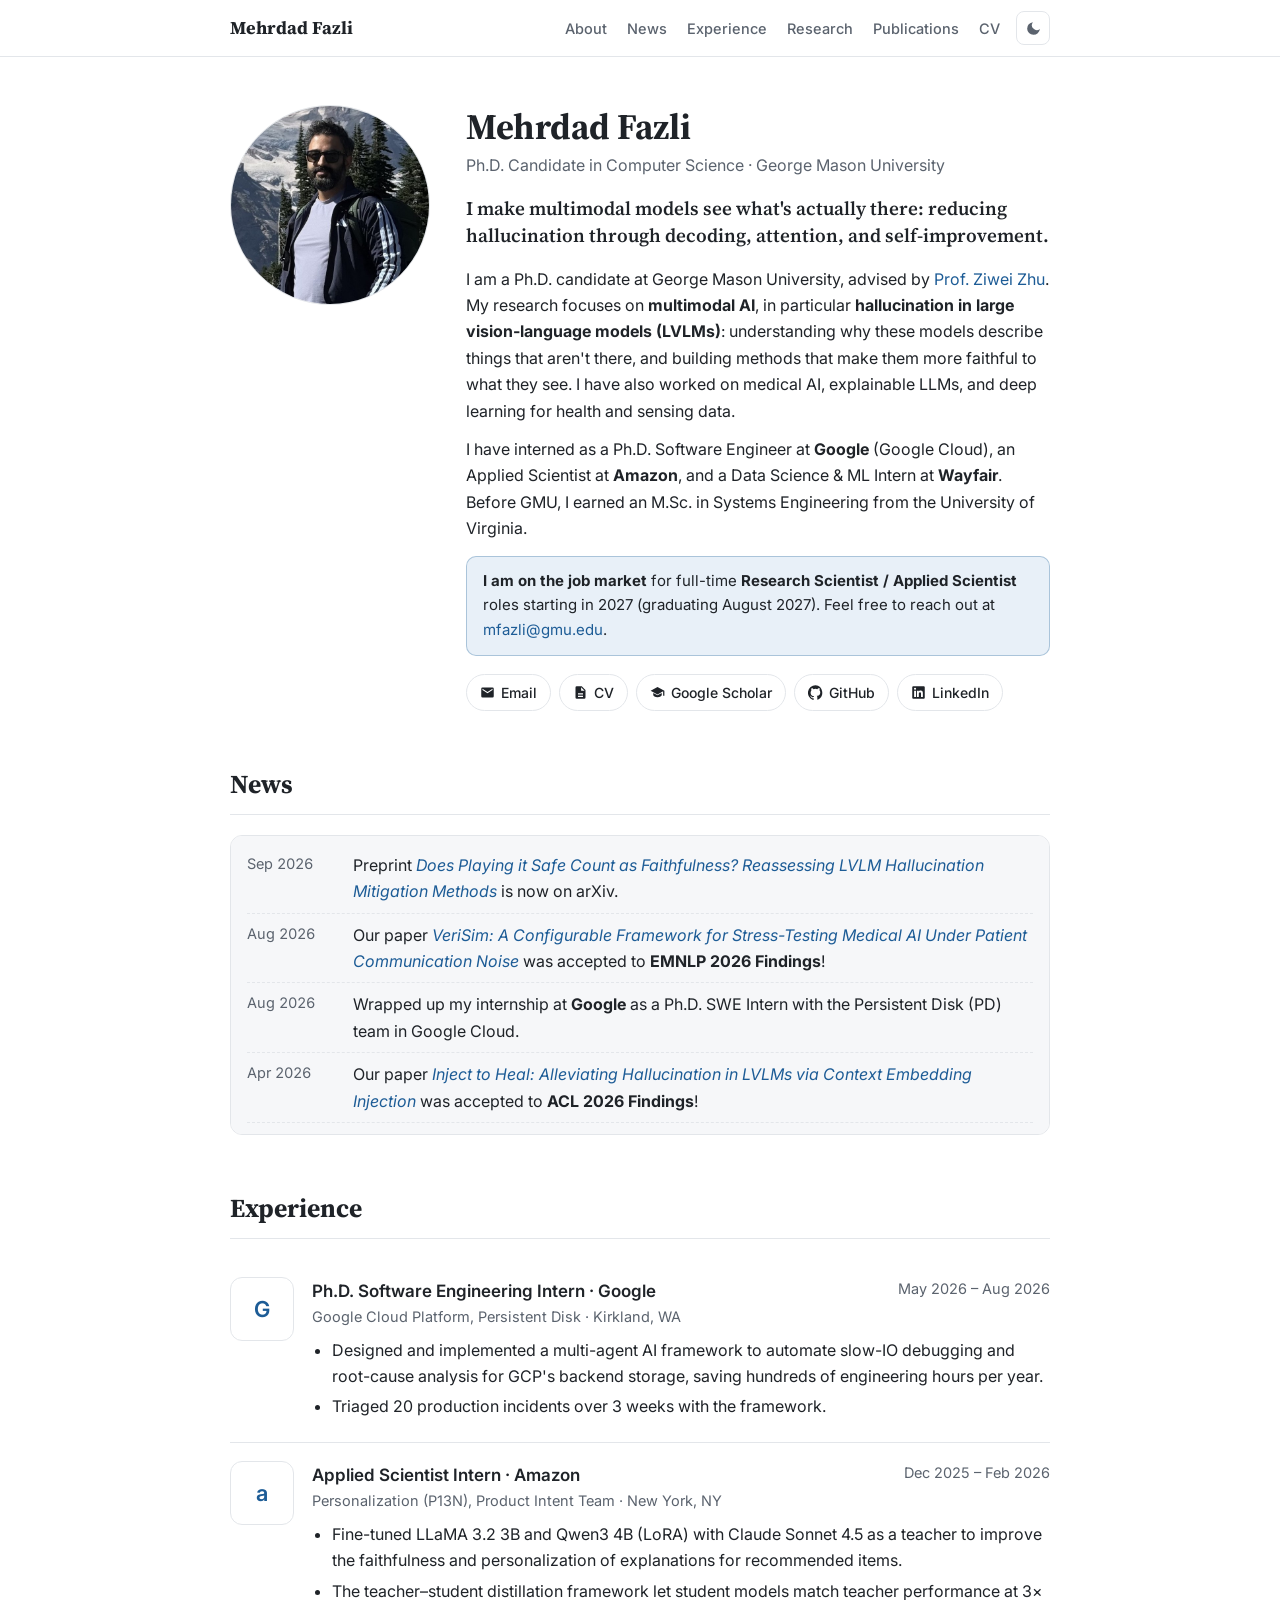
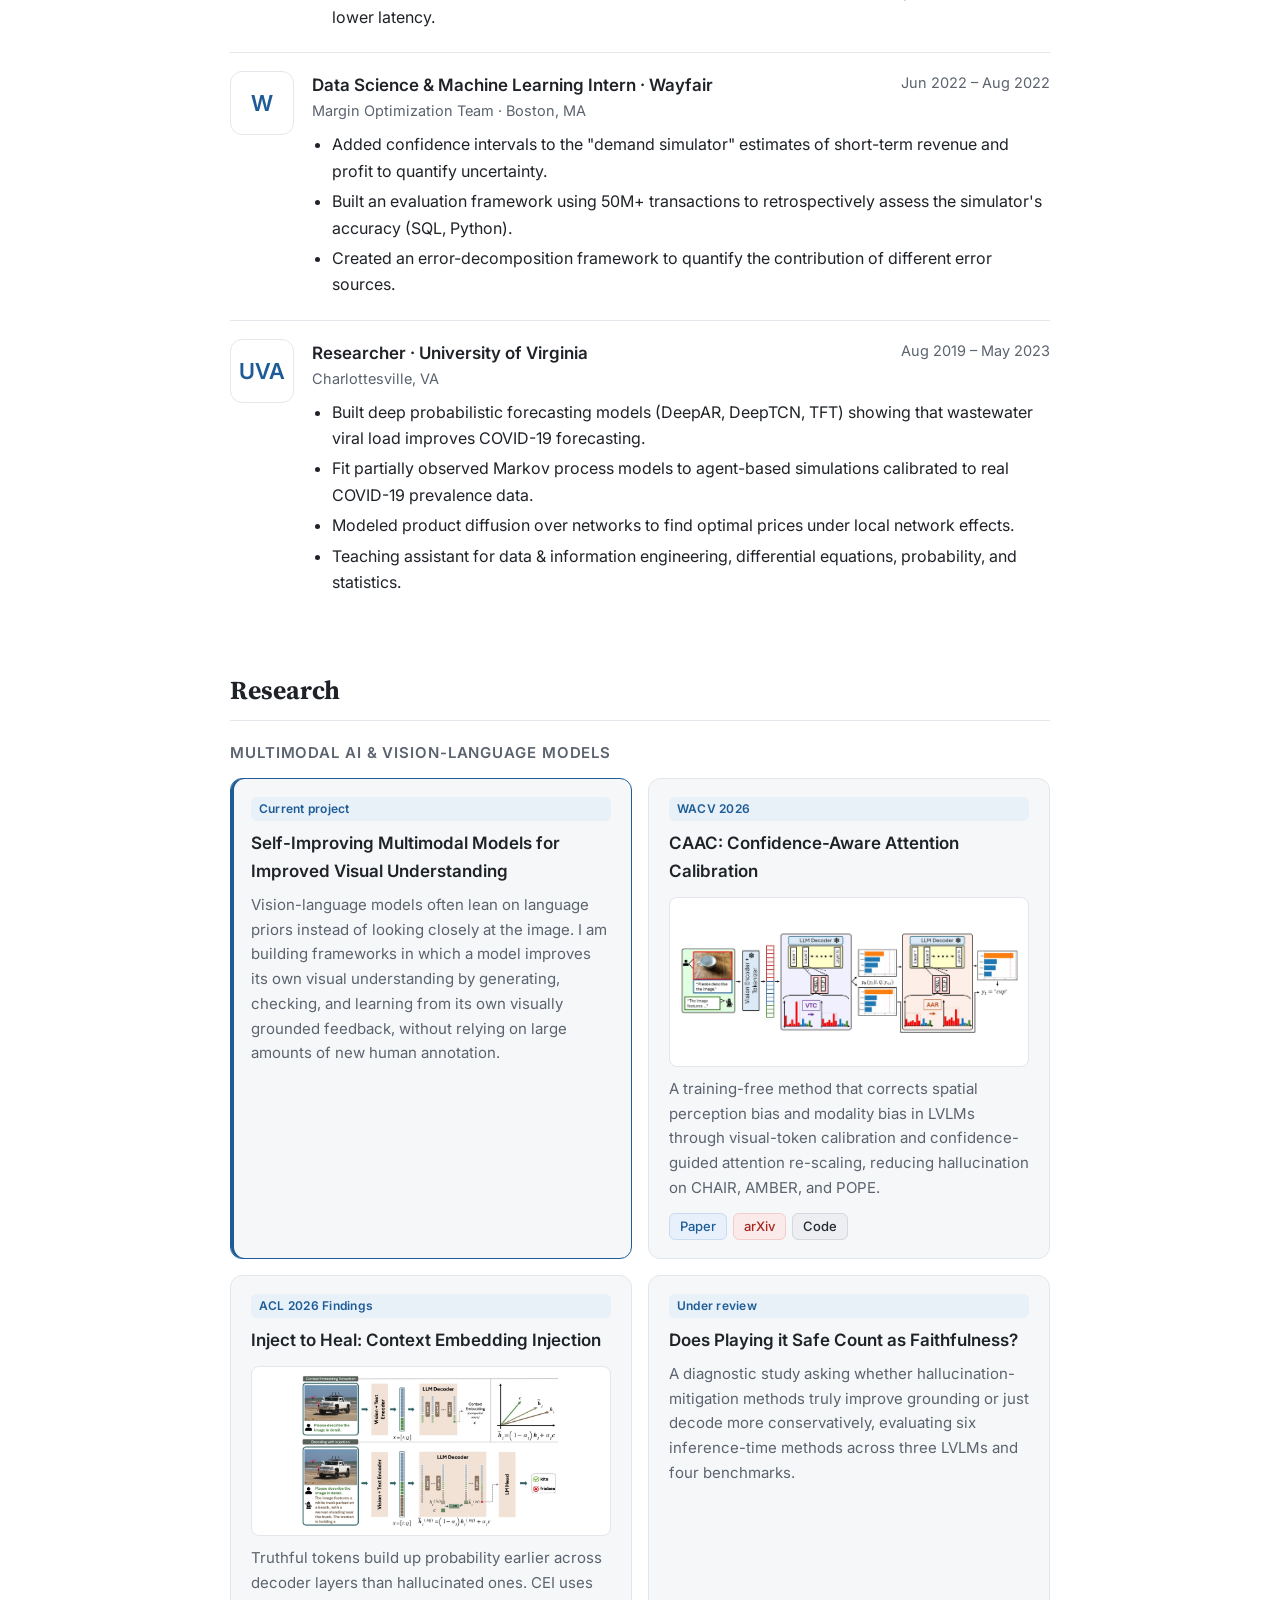
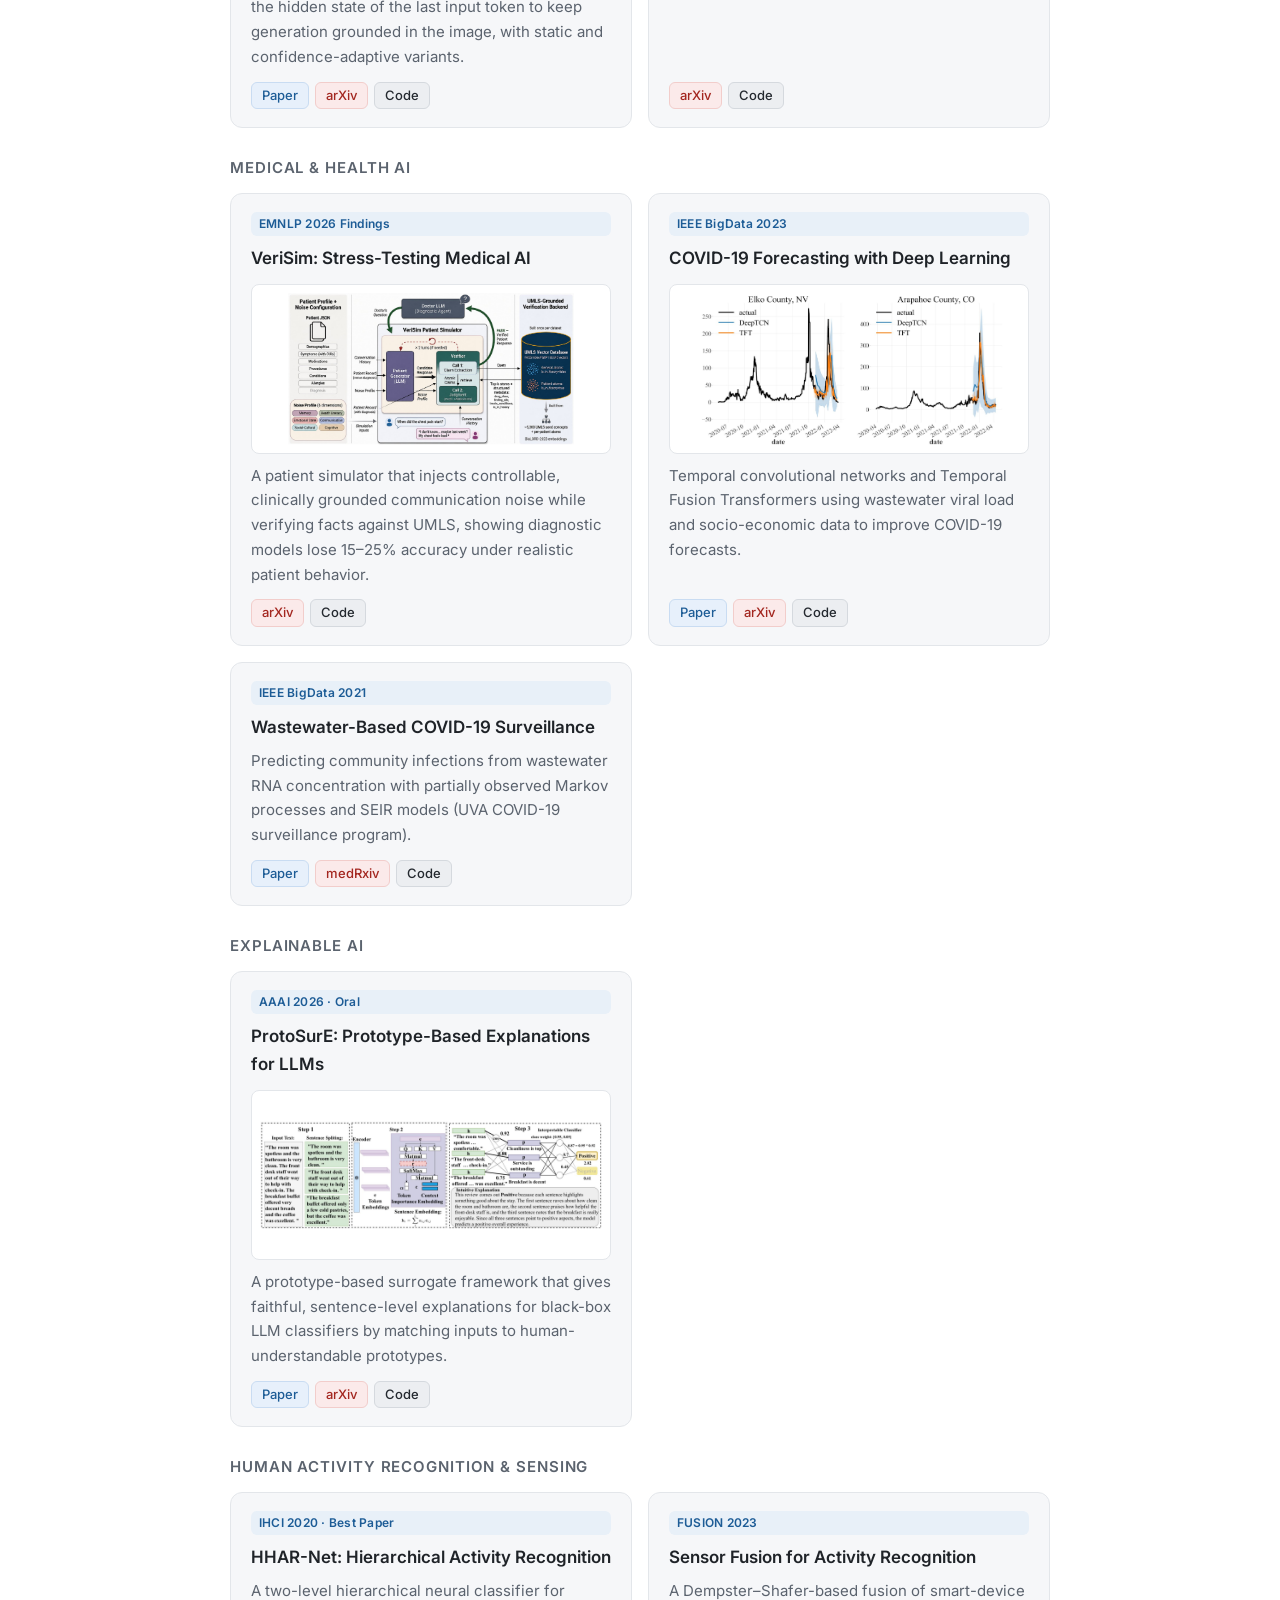
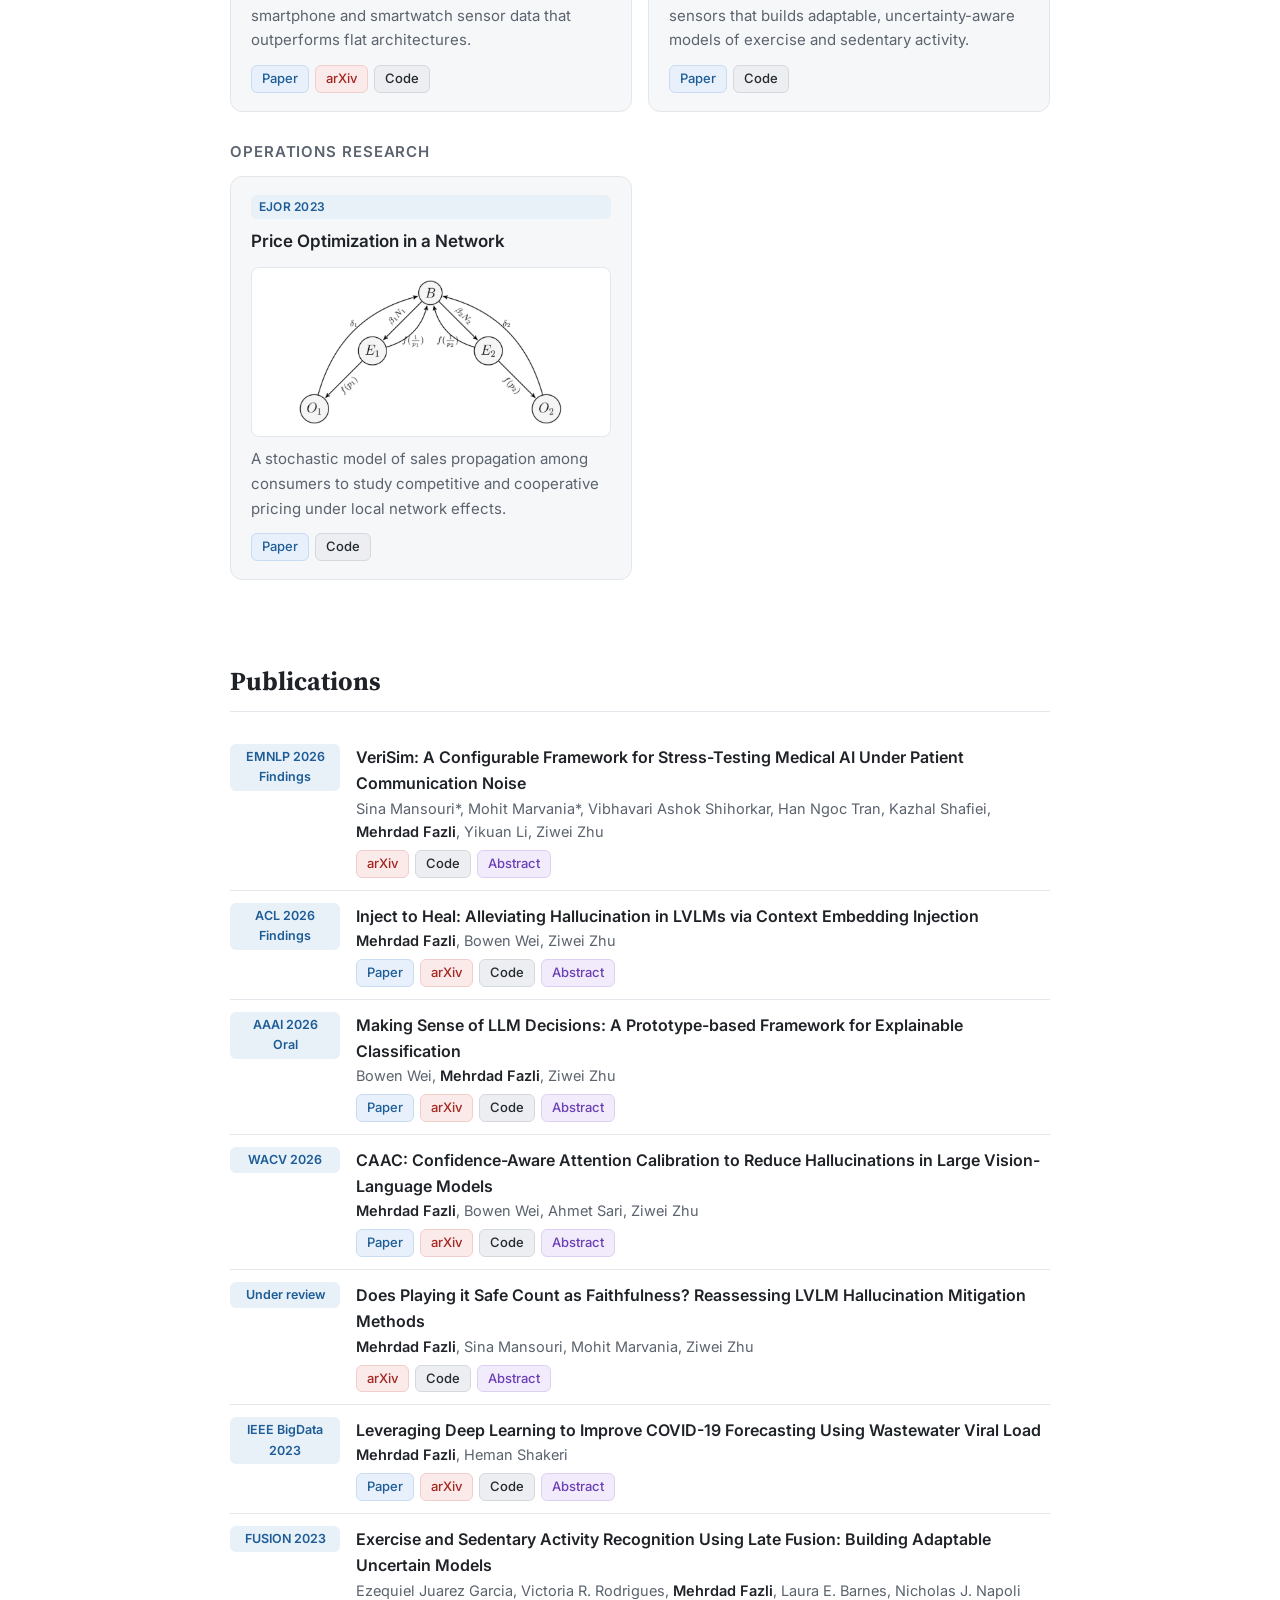
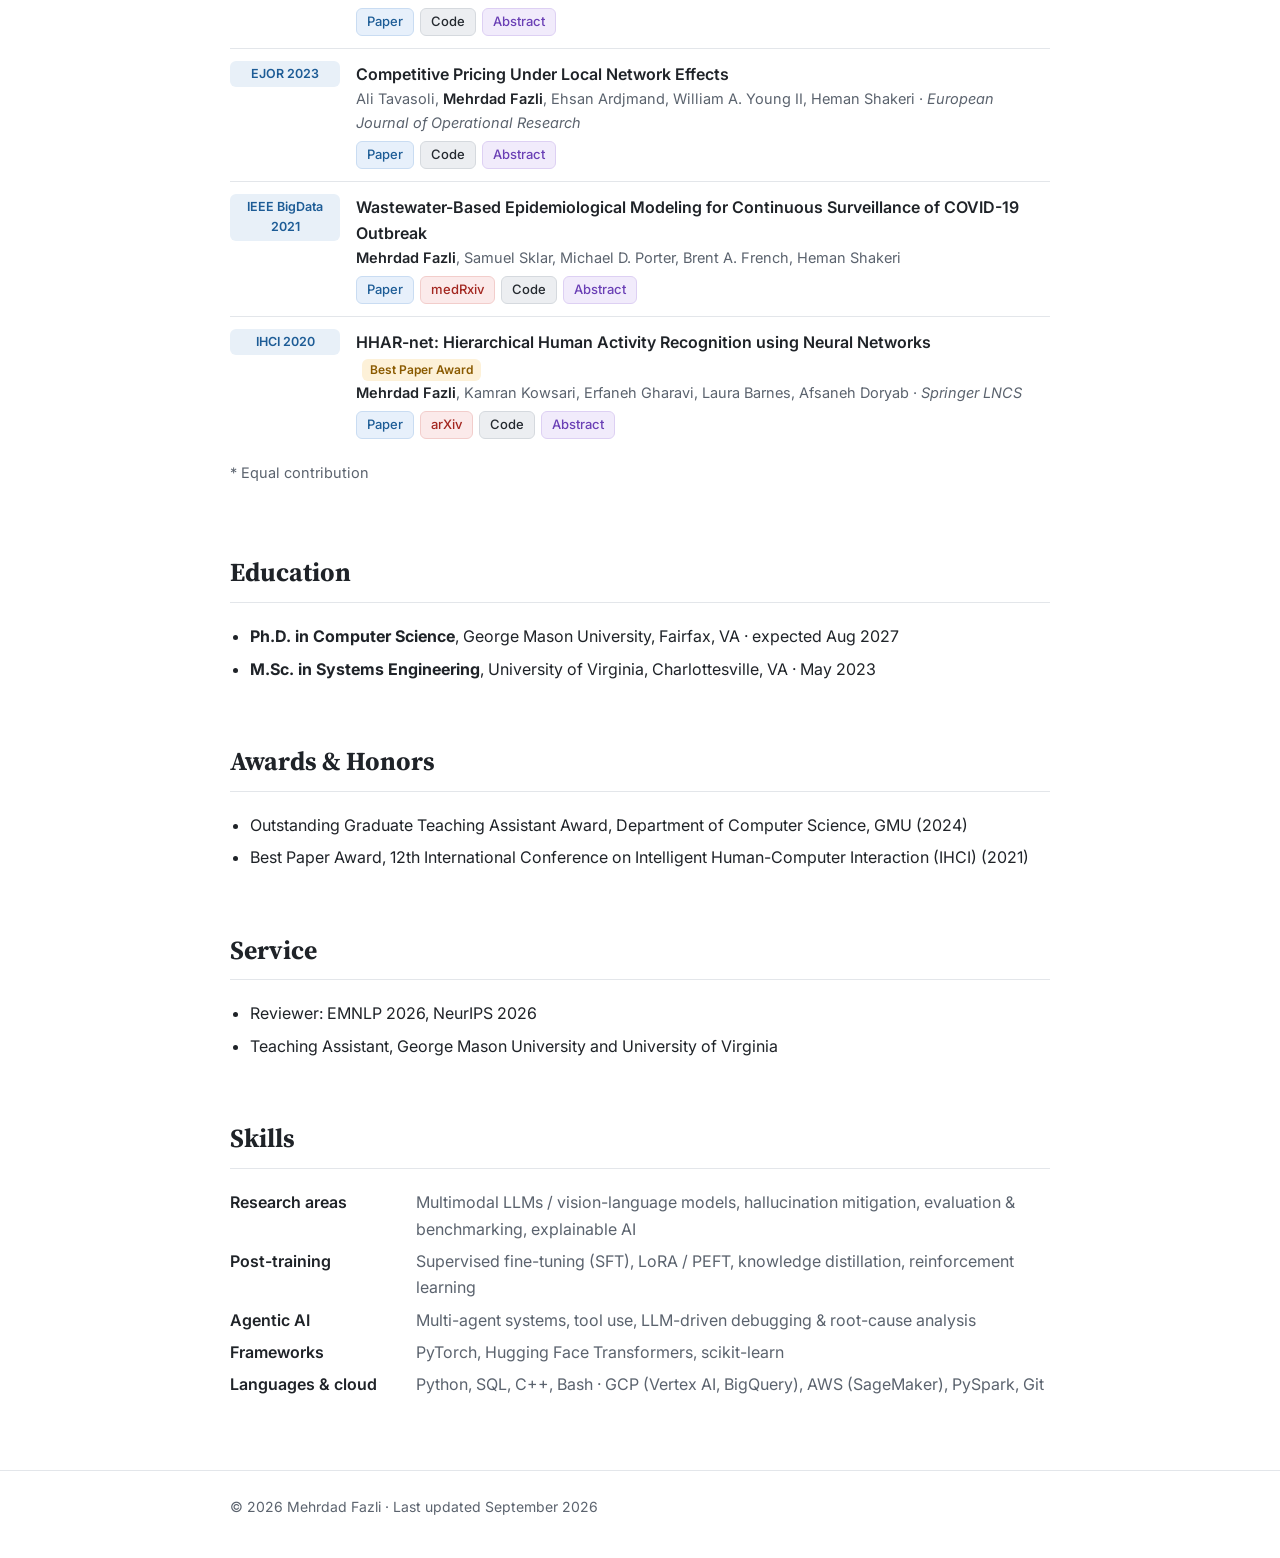
==== commit 66d00d64: "Add files via upload" ====
--- a/index.html
+++ b/index.html
@@ -5,6 +5,13 @@
   <meta name="viewport" content="width=device-width, initial-scale=1">
   <title>Mehrdad Fazli</title>
   <meta name="description" content="Mehrdad Fazli — Ph.D. candidate in Computer Science at George Mason University, working on hallucination in large vision-language models.">
+  <meta property="og:type" content="website">
+  <meta property="og:title" content="Mehrdad Fazli · Ph.D. Candidate, George Mason University">
+  <meta property="og:description" content="Multimodal AI and hallucination in vision-language models. Research at GMU; internships at Google, Amazon, and Wayfair.">
+  <meta property="og:url" content="https://mehrdadfazli.github.io/">
+  <meta property="og:image" content="https://mehrdadfazli.github.io/images/profile.jpg">
+  <meta name="twitter:card" content="summary">
+  <link rel="icon" href="images/profile.jpg">
   <link rel="preconnect" href="https://fonts.googleapis.com">
   <link rel="preconnect" href="https://fonts.gstatic.com" crossorigin>
   <link href="https://fonts.googleapis.com/css2?family=Inter:wght@400;500;600&family=Source+Serif+4:wght@600;700&display=swap" rel="stylesheet">
@@ -19,8 +26,7 @@
       --accent-soft: #e8f0f8;
       --max: 860px;
     }
-    @media (prefers-color-scheme: dark) {
-      :root {
+    :root[data-theme="dark"] {
         --bg: #14171b;
         --bg-soft: #1b1f24;
         --text: #e6e8eb;
@@ -29,7 +35,6 @@
         --accent: #6fa8dc;
         --accent-soft: #1e2a36;
       }
-    }
     * { box-sizing: border-box; }
     html { scroll-behavior: smooth; scroll-padding-top: 72px; }
     body {
@@ -172,15 +177,55 @@
     .area-title { font-size: 15px; text-transform: uppercase; letter-spacing: .06em; color: var(--muted); margin: 0 0 12px; }
     .card.current { border-color: var(--accent); box-shadow: inset 3px 0 0 var(--accent); }
     .award { display: inline-block; font-size: 12px; font-weight: 600; color: #8a5a00; background: #fdf1d8; padding: 1px 8px; border-radius: 6px; margin-left: 6px; vertical-align: middle; }
-    @media (prefers-color-scheme: dark) { .award { color: #f3c969; background: #3a2e14; } }
+    :root[data-theme="dark"] .award { color: #f3c969; background: #3a2e14; }
     @media (max-width: 680px) { .logo img { width: 30px; height: 30px; } }
+
+    /* v3: color-coded links + abstracts */
+    .pill-links a, .pill-links button { font: inherit; font-size: 13px; font-weight: 500; padding: 2px 10px; border-radius: 6px; border: 1px solid transparent; cursor: pointer; }
+    .pill-links a.l-paper { background: #e7f0fb; color: #1d5c96; border-color: #c9dcf2; }
+    .pill-links a.l-arxiv { background: #fbeaea; color: #a3261f; border-color: #f2cdcb; }
+    .pill-links a.l-code  { background: #eceef1; color: #24292f; border-color: #d5d9de; }
+    .pill-links button.l-abs { background: #f1ebfb; color: #6a3fb5; border-color: #ddd0f3; }
+    .pill-links a:hover, .pill-links button:hover { filter: brightness(0.95); text-decoration: none; }
+    .pill-links button.l-abs[aria-expanded="true"] { background: #6a3fb5; color: #fff; }
+    .abstract { margin-top: 10px; padding: 12px 14px; font-size: 14.5px; line-height: 1.6; color: var(--text); background: var(--bg-soft); border-left: 3px solid #6a3fb5; border-radius: 0 8px 8px 0; }
+    :root[data-theme="dark"] .pill-links a.l-paper { background: #1c2c3e; color: #8fbfeb; border-color: #2b4360; }
+    :root[data-theme="dark"] .pill-links a.l-arxiv { background: #3a1f1f; color: #f0a19b; border-color: #5a2d2b; }
+    :root[data-theme="dark"] .pill-links a.l-code  { background: #262b31; color: #d6dadf; border-color: #3a4048; }
+    :root[data-theme="dark"] .pill-links button.l-abs { background: #2b2140; color: #c6aef2; border-color: #443366; }
+    :root[data-theme="dark"] .pill-links button.l-abs[aria-expanded="true"] { background: #8a63d2; color: #fff; }
+
+    /* v4 */
+    .statement { font-family: "Source Serif 4", Georgia, serif; font-size: 19px; font-weight: 600; line-height: 1.45; margin: 0 0 16px !important; color: var(--text); }
+    .market { margin: 14px 0 4px; padding: 12px 16px; border-radius: 10px; background: var(--accent-soft); border: 1px solid color-mix(in srgb, var(--accent) 30%, transparent); font-size: 15px; text-align: left; }
+    .fig { display: none; width: 100%; height: 170px; object-fit: contain; background: #fff; border: 1px solid var(--border); border-radius: 8px; padding: 8px; margin: 12px 0 2px; cursor: zoom-in; transition: box-shadow .15s; }
+    .fig:hover { box-shadow: 0 2px 12px rgba(0,0,0,.12); }
+    .lightbox { position: fixed; inset: 0; z-index: 50; background: rgba(10,12,15,.82); display: flex; align-items: center; justify-content: center; padding: 24px; cursor: zoom-out; }
+    .lightbox img { max-width: min(1400px, 100%); max-height: 100%; background: #fff; border-radius: 10px; padding: 12px; box-shadow: 0 10px 40px rgba(0,0,0,.4); }
+    .theme-toggle { background: none; border: 1px solid var(--border); border-radius: 8px; width: 34px; height: 34px; flex: none; cursor: pointer; color: var(--muted); display: inline-flex; align-items: center; justify-content: center; }
+    .theme-toggle:hover { color: var(--accent); border-color: var(--accent); }
+    .theme-toggle svg { width: 17px; height: 17px; fill: currentColor; }
+    .theme-toggle .sun { display: none; }
+    :root[data-theme="dark"] .theme-toggle .sun { display: block; }
+    :root[data-theme="dark"] .theme-toggle .moon { display: none; }
+    .nav-right { display: flex; align-items: center; gap: 16px; min-width: 0; }
+    .nav-right ul { min-width: 0; }
   </style>
+  <script>
+    (function () {
+      var t = null;
+      try { t = localStorage.getItem('theme'); } catch (e) {}
+      if (!t) t = (window.matchMedia && matchMedia('(prefers-color-scheme: dark)').matches) ? 'dark' : 'light';
+      document.documentElement.setAttribute('data-theme', t);
+    })();
+  </script>
 </head>
 <body>
 
 <nav>
   <div class="wrap">
     <a class="brand" href="#">Mehrdad Fazli</a>
+    <div class="nav-right">
     <ul>
       <li><a href="#about">About</a></li>
       <li><a href="#news">News</a></li>
@@ -189,6 +234,11 @@
       <li><a href="#publications">Publications</a></li>
       <li><a href="assets/Mehrdad_Fazli_CV.pdf">CV</a></li>
     </ul>
+    <button class="theme-toggle" type="button" aria-label="Toggle dark mode">
+      <svg class="moon" viewBox="0 0 24 24"><path d="M21 12.8A9 9 0 1 1 11.2 3a7 7 0 0 0 9.8 9.8z"/></svg>
+      <svg class="sun" viewBox="0 0 24 24"><path d="M12 7a5 5 0 1 0 0 10 5 5 0 0 0 0-10zm0-5 1 3h-2zm0 20-1-3h2zM2 12l3-1v2zm20 0-3 1v-2zM4.9 4.9l2.8 1.4-1.4 1.4zm14.2 14.2-2.8-1.4 1.4-1.4zM4.9 19.1l1.4-2.8 1.4 1.4zM19.1 4.9l-1.4 2.8-1.4-1.4z"/></svg>
+    </button>
+    </div>
   </div>
 </nav>
 
@@ -203,6 +253,7 @@
     <div>
       <h1>Mehrdad Fazli</h1>
       <p class="role">Ph.D. Candidate in Computer Science · George Mason University</p>
+      <p class="statement">I make multimodal models see what's actually there: reducing hallucination through decoding, attention, and self-improvement.</p>
       <p>
         I am a Ph.D. candidate at George Mason University, advised by
         <a href="https://zziwei.github.io/" target="_blank" rel="noopener">Prof. Ziwei Zhu</a>.
@@ -216,7 +267,7 @@
         Scientist at <b>Amazon</b>, and a Data Science &amp; ML Intern at <b>Wayfair</b>.
         Before GMU, I earned an M.Sc. in Systems Engineering from the University of Virginia.
       </p>
-      <p>I expect to graduate in <b>August 2027</b>.</p>
+      <div class="market"><b>I am on the job market</b> for full-time <b>Research Scientist / Applied Scientist</b> roles starting in 2027 (graduating August 2027). Feel free to reach out at <a href="mailto:mfazli@gmu.edu">mfazli@gmu.edu</a>.</div>
       <div class="links">
         <a class="btn" href="mailto:mfazli@gmu.edu">
           <svg viewBox="0 0 24 24"><path d="M20 4H4a2 2 0 0 0-2 2v12a2 2 0 0 0 2 2h16a2 2 0 0 0 2-2V6a2 2 0 0 0-2-2zm0 4-8 5-8-5V6l8 5 8-5z"/></svg>Email</a>
@@ -237,6 +288,7 @@
     <h2>News</h2>
     <div class="news-box">
       <ul class="news">
+        <li><span class="date">Sep 2026</span><span>Preprint <a href="https://arxiv.org/abs/2609.01888" target="_blank" rel="noopener"><i>Does Playing it Safe Count as Faithfulness? Reassessing LVLM Hallucination Mitigation Methods</i></a> is now on arXiv.</span></li>
         <li><span class="date">Aug 2026</span><span>Our paper <a href="https://arxiv.org/abs/2604.10441" target="_blank" rel="noopener"><i>VeriSim: A Configurable Framework for Stress-Testing Medical AI Under Patient Communication Noise</i></a> was accepted to <b>EMNLP 2026 Findings</b>!</span></li>
         <li><span class="date">Aug 2026</span><span>Wrapped up my internship at <b>Google</b> as a Ph.D. SWE Intern with the Persistent Disk (PD) team in Google Cloud.</span></li>
         <li><span class="date">Apr 2026</span><span>Our paper <a href="https://aclanthology.org/2026.findings-acl.2048/" target="_blank" rel="noopener"><i>Inject to Heal: Alleviating Hallucination in LVLMs via Context Embedding Injection</i></a> was accepted to <b>ACL 2026 Findings</b>!</span></li>
@@ -274,6 +326,7 @@
         <div class="meta">Google Cloud Platform, Persistent Disk · Kirkland, WA</div>
         <ul>
           <li>Designed and implemented a multi-agent AI framework to automate slow-IO debugging and root-cause analysis for GCP's backend storage, saving hundreds of engineering hours per year.</li>
+          <li>Triaged 20 production incidents over 3 weeks with the framework.</li>
         </ul>
       </div>
     </div>
@@ -338,34 +391,39 @@
         <div class="card current">
           <span class="tag">Current project</span>
           <h3>Self-Improving Multimodal Models for Improved Visual Understanding</h3>
+          <img class="fig" src="images/figs/self-improving.jpg" alt="" onload="this.style.display='block'" onerror="this.remove()">
           <p>Vision-language models often lean on language priors instead of looking closely at the image. I am building frameworks in which a model improves its own visual understanding by generating, checking, and learning from its own visually grounded feedback, without relying on large amounts of new human annotation.</p>
         </div>
         <div class="card">
           <span class="tag">WACV 2026</span>
           <h3>CAAC: Confidence-Aware Attention Calibration</h3>
+          <img class="fig" src="images/figs/caac.jpg" alt="CAAC framework overview" onload="this.style.display='block'" onerror="this.remove()">
           <p>A training-free method that corrects spatial perception bias and modality bias in LVLMs through visual-token calibration and confidence-guided attention re-scaling, reducing hallucination on CHAIR, AMBER, and POPE.</p>
           <div class="pill-links">
-            <a href="https://openaccess.thecvf.com/content/WACV2026/html/Fazli_CAAC_Confidence-Aware_Attention_Calibration_to_Reduce_Hallucinations_in_Large_Vision-Language_WACV_2026_paper.html" target="_blank" rel="noopener">Paper</a>
-            <a href="https://arxiv.org/abs/2505.21472" target="_blank" rel="noopener">arXiv</a>
-            <a href="https://github.com/mehrdadfazli/CAAC" target="_blank" rel="noopener">Code</a>
+            <a class="l-paper" href="https://openaccess.thecvf.com/content/WACV2026/html/Fazli_CAAC_Confidence-Aware_Attention_Calibration_to_Reduce_Hallucinations_in_Large_Vision-Language_WACV_2026_paper.html" target="_blank" rel="noopener">Paper</a>
+            <a class="l-arxiv" href="https://arxiv.org/abs/2505.21472" target="_blank" rel="noopener">arXiv</a>
+            <a class="l-code" href="https://github.com/mehrdadfazli/CAAC" target="_blank" rel="noopener">Code</a>
           </div>
         </div>
         <div class="card">
           <span class="tag">ACL 2026 Findings</span>
           <h3>Inject to Heal: Context Embedding Injection</h3>
+          <img class="fig" src="images/figs/cei.jpg" alt="Context Embedding Injection overview" onload="this.style.display='block'" onerror="this.remove()">
           <p>Truthful tokens build up probability earlier across decoder layers than hallucinated ones. CEI uses the hidden state of the last input token to keep generation grounded in the image, with static and confidence-adaptive variants.</p>
           <div class="pill-links">
-            <a href="https://aclanthology.org/2026.findings-acl.2048/" target="_blank" rel="noopener">Paper</a>
-            <a href="https://arxiv.org/abs/2601.05939" target="_blank" rel="noopener">arXiv</a>
-            <a href="https://github.com/mehrdadfazli/CEI" target="_blank" rel="noopener">Code</a>
+            <a class="l-paper" href="https://aclanthology.org/2026.findings-acl.2048/" target="_blank" rel="noopener">Paper</a>
+            <a class="l-arxiv" href="https://arxiv.org/abs/2601.05939" target="_blank" rel="noopener">arXiv</a>
+            <a class="l-code" href="https://github.com/mehrdadfazli/CEI" target="_blank" rel="noopener">Code</a>
           </div>
         </div>
         <div class="card">
           <span class="tag">Under review</span>
-          <h3>Rethinking Faithfulness Evaluation in LVLMs</h3>
-          <p>A diagnostic study asking whether hallucination-mitigation methods truly improve grounding or just decode more conservatively, evaluating 7 inference-time methods across 3 LVLMs and 4 benchmarks.</p>
-          <div class="pill-links">
-            <a href="https://github.com/mehrdadfazli/AssessHalVLM" target="_blank" rel="noopener">Code</a>
+          <h3>Does Playing it Safe Count as Faithfulness?</h3>
+          <img class="fig" src="images/figs/safe.jpg" alt="" onload="this.style.display='block'" onerror="this.remove()">
+          <p>A diagnostic study asking whether hallucination-mitigation methods truly improve grounding or just decode more conservatively, evaluating six inference-time methods across three LVLMs and four benchmarks.</p>
+          <div class="pill-links">
+            <a class="l-arxiv" href="https://arxiv.org/abs/2609.01888" target="_blank" rel="noopener">arXiv</a>
+            <a class="l-code" href="https://github.com/mehrdadfazli/AssessHalVLM" target="_blank" rel="noopener">Code</a>
           </div>
         </div>
       </div>
@@ -378,30 +436,33 @@
         <div class="card">
           <span class="tag">EMNLP 2026 Findings</span>
           <h3>VeriSim: Stress-Testing Medical AI</h3>
+          <img class="fig" src="images/figs/verisim.jpg" alt="VeriSim framework overview" onload="this.style.display='block'" onerror="this.remove()">
           <p>A patient simulator that injects controllable, clinically grounded communication noise while verifying facts against UMLS, showing diagnostic models lose 15–25% accuracy under realistic patient behavior.</p>
           <div class="pill-links">
-            <a href="https://arxiv.org/abs/2604.10441" target="_blank" rel="noopener">arXiv</a>
-            <a href="https://github.com/mohitmarvania/VeriSim" target="_blank" rel="noopener">Code</a>
+            <a class="l-arxiv" href="https://arxiv.org/abs/2604.10441" target="_blank" rel="noopener">arXiv</a>
+            <a class="l-code" href="https://github.com/mohitmarvania/VeriSim" target="_blank" rel="noopener">Code</a>
           </div>
         </div>
         <div class="card">
           <span class="tag">IEEE BigData 2023</span>
           <h3>COVID-19 Forecasting with Deep Learning</h3>
+          <img class="fig" src="images/figs/covid-dl.jpg" alt="COVID-19 forecasts from DeepTCN and TFT" onload="this.style.display='block'" onerror="this.remove()">
           <p>Temporal convolutional networks and Temporal Fusion Transformers using wastewater viral load and socio-economic data to improve COVID-19 forecasts.</p>
           <div class="pill-links">
-            <a href="https://ieeexplore.ieee.org/abstract/document/10386828" target="_blank" rel="noopener">Paper</a>
-            <a href="https://arxiv.org/abs/2212.08798" target="_blank" rel="noopener">arXiv</a>
-            <a href="https://github.com/mehrdadfazli/DeepLearning-COVID19-wastewater" target="_blank" rel="noopener">Code</a>
+            <a class="l-paper" href="https://ieeexplore.ieee.org/abstract/document/10386828" target="_blank" rel="noopener">Paper</a>
+            <a class="l-arxiv" href="https://arxiv.org/abs/2212.08798" target="_blank" rel="noopener">arXiv</a>
+            <a class="l-code" href="https://github.com/mehrdadfazli/DeepLearning-COVID19-wastewater" target="_blank" rel="noopener">Code</a>
           </div>
         </div>
         <div class="card">
           <span class="tag">IEEE BigData 2021</span>
           <h3>Wastewater-Based COVID-19 Surveillance</h3>
+          <img class="fig" src="images/figs/wastewater.jpg" alt="" onload="this.style.display='block'" onerror="this.remove()">
           <p>Predicting community infections from wastewater RNA concentration with partially observed Markov processes and SEIR models (UVA COVID-19 surveillance program).</p>
           <div class="pill-links">
-            <a href="https://ieeexplore.ieee.org/document/9671543" target="_blank" rel="noopener">Paper</a>
-            <a href="https://www.medrxiv.org/content/10.1101/2021.10.19.21265221v1" target="_blank" rel="noopener">medRxiv</a>
-            <a href="https://github.com/Shakeri-Lab/COVID-SEIR" target="_blank" rel="noopener">Code</a>
+            <a class="l-paper" href="https://ieeexplore.ieee.org/document/9671543" target="_blank" rel="noopener">Paper</a>
+            <a class="l-arxiv" href="https://www.medrxiv.org/content/10.1101/2021.10.19.21265221v1" target="_blank" rel="noopener">medRxiv</a>
+            <a class="l-code" href="https://github.com/Shakeri-Lab/COVID-SEIR" target="_blank" rel="noopener">Code</a>
           </div>
         </div>
       </div>
@@ -414,11 +475,12 @@
         <div class="card">
           <span class="tag">AAAI 2026 · Oral</span>
           <h3>ProtoSurE: Prototype-Based Explanations for LLMs</h3>
+          <img class="fig" src="images/figs/protosure.jpg" alt="ProtoSurE framework overview" onload="this.style.display='block'" onerror="this.remove()">
           <p>A prototype-based surrogate framework that gives faithful, sentence-level explanations for black-box LLM classifiers by matching inputs to human-understandable prototypes.</p>
           <div class="pill-links">
-            <a href="https://ojs.aaai.org/index.php/AAAI/article/view/39892" target="_blank" rel="noopener">Paper</a>
-            <a href="https://arxiv.org/abs/2505.18970" target="_blank" rel="noopener">arXiv</a>
-            <a href="https://github.com/weibowen555/ProtoSurE" target="_blank" rel="noopener">Code</a>
+            <a class="l-paper" href="https://ojs.aaai.org/index.php/AAAI/article/view/39892" target="_blank" rel="noopener">Paper</a>
+            <a class="l-arxiv" href="https://arxiv.org/abs/2505.18970" target="_blank" rel="noopener">arXiv</a>
+            <a class="l-code" href="https://github.com/weibowen555/ProtoSurE" target="_blank" rel="noopener">Code</a>
           </div>
         </div>
       </div>
@@ -431,20 +493,22 @@
         <div class="card">
           <span class="tag">IHCI 2020 · Best Paper</span>
           <h3>HHAR-Net: Hierarchical Activity Recognition</h3>
+          <img class="fig" src="images/figs/hharnet.jpg" alt="" onload="this.style.display='block'" onerror="this.remove()">
           <p>A two-level hierarchical neural classifier for smartphone and smartwatch sensor data that outperforms flat architectures.</p>
           <div class="pill-links">
-            <a href="https://link.springer.com/chapter/10.1007/978-3-030-68449-5_6" target="_blank" rel="noopener">Paper</a>
-            <a href="https://arxiv.org/abs/2010.16052" target="_blank" rel="noopener">arXiv</a>
-            <a href="https://github.com/mehrdadfazli/HHAR-Net" target="_blank" rel="noopener">Code</a>
+            <a class="l-paper" href="https://link.springer.com/chapter/10.1007/978-3-030-68449-5_6" target="_blank" rel="noopener">Paper</a>
+            <a class="l-arxiv" href="https://arxiv.org/abs/2010.16052" target="_blank" rel="noopener">arXiv</a>
+            <a class="l-code" href="https://github.com/mehrdadfazli/HHAR-Net" target="_blank" rel="noopener">Code</a>
           </div>
         </div>
         <div class="card">
           <span class="tag">FUSION 2023</span>
           <h3>Sensor Fusion for Activity Recognition</h3>
+          <img class="fig" src="images/figs/naps.jpg" alt="" onload="this.style.display='block'" onerror="this.remove()">
           <p>A Dempster–Shafer-based fusion of smart-device sensors that builds adaptable, uncertainty-aware models of exercise and sedentary activity.</p>
           <div class="pill-links">
-            <a href="https://ieeexplore.ieee.org/abstract/document/10224103" target="_blank" rel="noopener">Paper</a>
-            <a href="https://github.com/mehrdadfazli/NAPS-Fusion" target="_blank" rel="noopener">Code</a>
+            <a class="l-paper" href="https://ieeexplore.ieee.org/abstract/document/10224103" target="_blank" rel="noopener">Paper</a>
+            <a class="l-code" href="https://github.com/mehrdadfazli/NAPS-Fusion" target="_blank" rel="noopener">Code</a>
           </div>
         </div>
       </div>
@@ -457,10 +521,11 @@
         <div class="card">
           <span class="tag">EJOR 2023</span>
           <h3>Price Optimization in a Network</h3>
+          <img class="fig" src="images/figs/pricing.jpg" alt="Sales propagation model for two competing products" onload="this.style.display='block'" onerror="this.remove()">
           <p>A stochastic model of sales propagation among consumers to study competitive and cooperative pricing under local network effects.</p>
           <div class="pill-links">
-            <a href="https://www.sciencedirect.com/science/article/abs/pii/S0377221723003375" target="_blank" rel="noopener">Paper</a>
-            <a href="https://github.com/Shakeri-Lab/Network-Compt" target="_blank" rel="noopener">Code</a>
+            <a class="l-paper" href="https://www.sciencedirect.com/science/article/abs/pii/S0377221723003375" target="_blank" rel="noopener">Paper</a>
+            <a class="l-code" href="https://github.com/Shakeri-Lab/Network-Compt" target="_blank" rel="noopener">Code</a>
           </div>
         </div>
       </div>
@@ -477,9 +542,11 @@
           <div class="pub-title">VeriSim: A Configurable Framework for Stress-Testing Medical AI Under Patient Communication Noise</div>
           <div class="authors">Sina Mansouri*, Mohit Marvania*, Vibhavari Ashok Shihorkar, Han Ngoc Tran, Kazhal Shafiei, <b>Mehrdad Fazli</b>, Yikuan Li, Ziwei Zhu</div>
           <div class="pill-links">
-            <a href="https://arxiv.org/abs/2604.10441" target="_blank" rel="noopener">arXiv</a>
-            <a href="https://github.com/mohitmarvania/VeriSim" target="_blank" rel="noopener">Code</a>
-          </div>
+            <a class="l-arxiv" href="https://arxiv.org/abs/2604.10441" target="_blank" rel="noopener">arXiv</a>
+            <a class="l-code" href="https://github.com/mohitmarvania/VeriSim" target="_blank" rel="noopener">Code</a>
+            <button class="l-abs" type="button" aria-expanded="false">Abstract</button>
+          </div>
+          <div class="abstract" hidden>Medical large language models are typically evaluated on idealized patient cases that do not reflect how real patients communicate. We introduce VeriSim, a patient simulation framework that injects controllable noise along six clinically grounded communication dimensions while substantially preserving each patient's medical record. Truth adherence is supported by a verifier that extracts atomic claims from each candidate utterance and judges them against a UMLS-grounded vector index built with BioLORD embeddings, using the retrieved atoms' structured clinical metadata (e.g., drug class, anatomical site, treats-condition relations) rather than surface-text similarity alone. Across seven open-weight LLMs, realistic noise reduces diagnostic accuracy by 15-25 percentage points and increases conversation length by 34-55%; the 7-8B models degrade 1.4x more than 70B+ models. A board-certified physician and a licensed nurse rate VeriSim's conversations highly on truth, realism, clinical utility, and noise fidelity (inter-annotator agreement &ge; 0.80 across all dimensions), and an LLM-as-judge closely tracks their ratings, enabling scalable evaluation.</div>
         </div>
       </li>
       <li>
@@ -488,10 +555,12 @@
           <div class="pub-title">Inject to Heal: Alleviating Hallucination in LVLMs via Context Embedding Injection</div>
           <div class="authors"><b>Mehrdad Fazli</b>, Bowen Wei, Ziwei Zhu</div>
           <div class="pill-links">
-            <a href="https://aclanthology.org/2026.findings-acl.2048/" target="_blank" rel="noopener">Paper</a>
-            <a href="https://arxiv.org/abs/2601.05939" target="_blank" rel="noopener">arXiv</a>
-            <a href="https://github.com/mehrdadfazli/CEI" target="_blank" rel="noopener">Code</a>
-          </div>
+            <a class="l-paper" href="https://aclanthology.org/2026.findings-acl.2048/" target="_blank" rel="noopener">Paper</a>
+            <a class="l-arxiv" href="https://arxiv.org/abs/2601.05939" target="_blank" rel="noopener">arXiv</a>
+            <a class="l-code" href="https://github.com/mehrdadfazli/CEI" target="_blank" rel="noopener">Code</a>
+            <button class="l-abs" type="button" aria-expanded="false">Abstract</button>
+          </div>
+          <div class="abstract" hidden>Hallucinations&mdash;generating responses inconsistent with the visual input&mdash;remain a critical limitation of large vision-language models (LVLMs), especially in open-ended tasks such as image captioning and visual reasoning. In this work, we probe the layer-wise generation dynamics that drive hallucinations and propose a training-free mitigation strategy. Employing the Logit Lens, we examine how LVLMs construct next-token distributions across decoder layers, uncovering a pronounced commitment-depth gap: truthful tokens accumulate probability mass on their final candidates earlier than hallucinatory ones. Drawing on this discovery, we introduce Context Embedding injection (CEI), a lightweight method that harnesses the hidden state of the last input token&mdash;the context embedding&mdash;as a grounding signal to maintain visual fidelity throughout decoding and curb hallucinations. Evaluated on the CHAIR, AMBER, and MMHal-Bench benchmarks (with a maximum token length of 512), CEI outperforms state-of-the-art baselines across three LVLMs, with its dynamic variant yielding the lowest overall hallucination rates. By integrating novel mechanistic insights with a scalable intervention, this work advances the mitigation of hallucinations in LVLMs.</div>
         </div>
       </li>
       <li>
@@ -500,10 +569,12 @@
           <div class="pub-title">Making Sense of LLM Decisions: A Prototype-based Framework for Explainable Classification</div>
           <div class="authors">Bowen Wei, <b>Mehrdad Fazli</b>, Ziwei Zhu</div>
           <div class="pill-links">
-            <a href="https://ojs.aaai.org/index.php/AAAI/article/view/39892" target="_blank" rel="noopener">Paper</a>
-            <a href="https://arxiv.org/abs/2505.18970" target="_blank" rel="noopener">arXiv</a>
-            <a href="https://github.com/weibowen555/ProtoSurE" target="_blank" rel="noopener">Code</a>
-          </div>
+            <a class="l-paper" href="https://ojs.aaai.org/index.php/AAAI/article/view/39892" target="_blank" rel="noopener">Paper</a>
+            <a class="l-arxiv" href="https://arxiv.org/abs/2505.18970" target="_blank" rel="noopener">arXiv</a>
+            <a class="l-code" href="https://github.com/weibowen555/ProtoSurE" target="_blank" rel="noopener">Code</a>
+            <button class="l-abs" type="button" aria-expanded="false">Abstract</button>
+          </div>
+          <div class="abstract" hidden>Large language models (LLMs) have demonstrated impressive performance on natural language tasks, but their decision-making processes remain largely opaque. Existing explanation methods either suffer from limited faithfulness to the model's reasoning or produce explanations that are difficult for humans to understand. To address these challenges, we propose <b>ProtoSurE</b>, a novel prototype-based surrogate framework that provides faithful and understandable explanations for LLMs. ProtoSurE trains an interpretable-by-design surrogate model that aligns with the target LLM while utilizing sentence-level prototypes as understandable concepts. Extensive experiments show that ProtoSurE consistently outperforms state-of-the-art explanation methods across diverse LLMs and datasets. Importantly, ProtoSurE demonstrates strong data efficiency, requiring relatively few training examples to achieve good performance, making it practical for real-world applications.</div>
         </div>
       </li>
       <li>
@@ -512,20 +583,25 @@
           <div class="pub-title">CAAC: Confidence-Aware Attention Calibration to Reduce Hallucinations in Large Vision-Language Models</div>
           <div class="authors"><b>Mehrdad Fazli</b>, Bowen Wei, Ahmet Sari, Ziwei Zhu</div>
           <div class="pill-links">
-            <a href="https://openaccess.thecvf.com/content/WACV2026/html/Fazli_CAAC_Confidence-Aware_Attention_Calibration_to_Reduce_Hallucinations_in_Large_Vision-Language_WACV_2026_paper.html" target="_blank" rel="noopener">Paper</a>
-            <a href="https://arxiv.org/abs/2505.21472" target="_blank" rel="noopener">arXiv</a>
-            <a href="https://github.com/mehrdadfazli/CAAC" target="_blank" rel="noopener">Code</a>
-          </div>
+            <a class="l-paper" href="https://openaccess.thecvf.com/content/WACV2026/html/Fazli_CAAC_Confidence-Aware_Attention_Calibration_to_Reduce_Hallucinations_in_Large_Vision-Language_WACV_2026_paper.html" target="_blank" rel="noopener">Paper</a>
+            <a class="l-arxiv" href="https://arxiv.org/abs/2505.21472" target="_blank" rel="noopener">arXiv</a>
+            <a class="l-code" href="https://github.com/mehrdadfazli/CAAC" target="_blank" rel="noopener">Code</a>
+            <button class="l-abs" type="button" aria-expanded="false">Abstract</button>
+          </div>
+          <div class="abstract" hidden>Large vision-language models (LVLMs) achieve impressive performance on multimodal tasks but often suffer from hallucination, and confidently describe objects or attributes not present in the image. Current training-free interventions struggle to maintain accuracy in open-ended and long-form generation scenarios. We introduce the Confidence-Aware Attention Calibration (CAAC) framework to address this challenge by targeting two key biases: spatial perception bias, which distributes attention disproportionately across image tokens, and modality bias, which shifts focus from visual to textual inputs over time. CAAC employs a two-step approach: Visual-Token Calibration (VTC) to balance attention across visual tokens, and Adaptive Attention Re-Scaling (AAR) to reinforce visual grounding guided by the model's confidence. This confidence-driven adjustment ensures consistent visual alignment during generation. Experiments on CHAIR, AMBER, and POPE benchmarks demonstrate that CAAC outperforms baselines, particularly in long-form generations, effectively reducing hallucination.</div>
         </div>
       </li>
       <li>
         <span class="venue">Under review</span>
         <div>
-          <div class="pub-title">Hallucination Mitigation or Conservative Decoding? Rethinking Faithfulness Evaluation in LVLMs</div>
-          <div class="authors"><b>Mehrdad Fazli</b>, et al.</div>
-          <div class="pill-links">
-            <a href="https://github.com/mehrdadfazli/AssessHalVLM" target="_blank" rel="noopener">Code</a>
-          </div>
+          <div class="pub-title">Does Playing it Safe Count as Faithfulness? Reassessing LVLM Hallucination Mitigation Methods</div>
+          <div class="authors"><b>Mehrdad Fazli</b>, Sina Mansouri, Mohit Marvania, Ziwei Zhu</div>
+          <div class="pill-links">
+            <a class="l-arxiv" href="https://arxiv.org/abs/2609.01888" target="_blank" rel="noopener">arXiv</a>
+            <a class="l-code" href="https://github.com/mehrdadfazli/AssessHalVLM" target="_blank" rel="noopener">Code</a>
+            <button class="l-abs" type="button" aria-expanded="false">Abstract</button>
+          </div>
+          <div class="abstract" hidden>Recent inference-time hallucination mitigation methods for large vision-language models (LVLMs) report strong gains on hallucination benchmarks. However, it remains unclear whether lower hallucination scores reflect improved multimodal grounding or more conservative generation. We evaluate six mitigation methods across three LVLMs and four benchmarks, including hallucination-focused evaluation and the diverse capability benchmark MMStar. Our analysis reveals two consistent patterns. First, hallucination reduction is often coupled with reduced informativeness: methods that lower hallucination rates also reduce object recall, visual coverage, or response detailedness. Second, improvements on hallucination benchmarks do not reliably transfer to broader multimodal capabilities, with methods showing inconsistent or degraded performance on fine-grained perception and reasoning tasks. Our findings suggest that current evaluation protocols may overestimate progress by rewarding conservative generation. We argue that hallucination mitigation should be evaluated as a faithfulness&ndash;informativeness&ndash;capability trade-off rather than through hallucination scores alone.</div>
         </div>
       </li>
       <li>
@@ -534,10 +610,12 @@
           <div class="pub-title">Leveraging Deep Learning to Improve COVID-19 Forecasting Using Wastewater Viral Load</div>
           <div class="authors"><b>Mehrdad Fazli</b>, Heman Shakeri</div>
           <div class="pill-links">
-            <a href="https://ieeexplore.ieee.org/abstract/document/10386828" target="_blank" rel="noopener">Paper</a>
-            <a href="https://arxiv.org/abs/2212.08798" target="_blank" rel="noopener">arXiv</a>
-            <a href="https://github.com/mehrdadfazli/DeepLearning-COVID19-wastewater" target="_blank" rel="noopener">Code</a>
-          </div>
+            <a class="l-paper" href="https://ieeexplore.ieee.org/abstract/document/10386828" target="_blank" rel="noopener">Paper</a>
+            <a class="l-arxiv" href="https://arxiv.org/abs/2212.08798" target="_blank" rel="noopener">arXiv</a>
+            <a class="l-code" href="https://github.com/mehrdadfazli/DeepLearning-COVID19-wastewater" target="_blank" rel="noopener">Code</a>
+            <button class="l-abs" type="button" aria-expanded="false">Abstract</button>
+          </div>
+          <div class="abstract" hidden>The outburst of COVID-19 in late 2019 was the start of a health crisis that shook the world and took millions of lives in the ensuing years. Many governments and health officials failed to arrest the rapid circulation of infection in their communities. The long incubation period and the large proportion of asymptomatic cases made COVID-19 particularly elusive to track. However, wastewater surveillance soon became a promising data source in addition to conventional indicators such as confirmed daily cases, hospitalizations, and deaths. Despite the consensus on the effectiveness of wastewater viral load, there is a lack of methodological approaches that leverage viral load to improve COVID-19 forecasting. This paper proposes a deep learning framework to automatically discover the relationship between daily cases and viral load data. We trained a Deep Temporal Convolutional Network (DeepTCN) and a Temporal Fusion Transformer (TFT) model to obtain a global forecasting model. We supplement the daily confirmed cases with viral loads and other socio-economic factors as covariates to the models. Our results suggest that TFT outperforms DeepTCN and learns a better association between viral load and daily cases. We demonstrate that equipping the models with the viral load improves forecasting accuracy and reduces uncertainty. Moreover, viral load is shown to be the second most predictive input, following the containment and health index. Our results reveal the feasibility of training a location-agnostic deep-learning model to capture the dynamics of infection diffusion when wastewater viral load data is available.</div>
         </div>
       </li>
       <li>
@@ -546,9 +624,11 @@
           <div class="pub-title">Exercise and Sedentary Activity Recognition Using Late Fusion: Building Adaptable Uncertain Models</div>
           <div class="authors">Ezequiel Juarez Garcia, Victoria R. Rodrigues, <b>Mehrdad Fazli</b>, Laura E. Barnes, Nicholas J. Napoli</div>
           <div class="pill-links">
-            <a href="https://ieeexplore.ieee.org/abstract/document/10224103" target="_blank" rel="noopener">Paper</a>
-            <a href="https://github.com/mehrdadfazli/NAPS-Fusion" target="_blank" rel="noopener">Code</a>
-          </div>
+            <a class="l-paper" href="https://ieeexplore.ieee.org/abstract/document/10224103" target="_blank" rel="noopener">Paper</a>
+            <a class="l-code" href="https://github.com/mehrdadfazli/NAPS-Fusion" target="_blank" rel="noopener">Code</a>
+            <button class="l-abs" type="button" aria-expanded="false">Abstract</button>
+          </div>
+          <div class="abstract" hidden>Wearable smart devices are capable of capturing a variety of information from their users using a multitude of noninvasive sensing modalities. Using features from the raw measurements of wearable devices, sensor fusion enables us to obtain a holistic picture of the users&rsquo; context and monitor their activity state with increased accuracy. Human activity recognition using noninvasive sensors allows us to capture the natural behavior of users in their day-to-day lives. This in-the-wild activity recognition, however, poses several key challenges that must be addressed to create effective classification models. The main challenges are class imbalance, uncertainty in classifier decisions, and large feature spaces. To address them, this study further explores a probabilistic sensor fusion method called Naive Adaptive Probabilistic Sensor (NAPS) Fusion. In doing so, we establish the viability of NAPS Fusion for natural human activity recognition using noninvasive sensing modalities. NAPS Fusion handles dimensionality reduction by creating reduced feature sets and mitigates the class imbalance issue through the use of Synthetic Minority Oversampling Technique (SMOTE). Moreover, NAPS Fusion addresses uncertainty in the decisions of classifiers using a Dempster-Shafer theoretic late fusion framework. Our empirical evaluation demonstrates that NAPS Fusion has broad applications beyond its original design for cognitive state detection. It outperforms similar decision level sensor fusion methods (late fusion using averaging, LFA, and late fusion using learned weights, LFL) in the detection of exercise and sedentary activities such as walking, running, lying down, and sitting. We observe improvements of up to 56% in F1 score and up to 59% in precision with NAPS Fusion over the compared methods.</div>
         </div>
       </li>
       <li>
@@ -557,9 +637,11 @@
           <div class="pub-title">Competitive Pricing Under Local Network Effects</div>
           <div class="authors">Ali Tavasoli, <b>Mehrdad Fazli</b>, Ehsan Ardjmand, William A. Young II, Heman Shakeri · <i>European Journal of Operational Research</i></div>
           <div class="pill-links">
-            <a href="https://www.sciencedirect.com/science/article/abs/pii/S0377221723003375" target="_blank" rel="noopener">Paper</a>
-            <a href="https://github.com/Shakeri-Lab/Network-Compt" target="_blank" rel="noopener">Code</a>
-          </div>
+            <a class="l-paper" href="https://www.sciencedirect.com/science/article/abs/pii/S0377221723003375" target="_blank" rel="noopener">Paper</a>
+            <a class="l-code" href="https://github.com/Shakeri-Lab/Network-Compt" target="_blank" rel="noopener">Code</a>
+            <button class="l-abs" type="button" aria-expanded="false">Abstract</button>
+          </div>
+          <div class="abstract" hidden>This paper will study the pricing problem of two competitive products in a market characterized by local externalities. For this purpose, a stochastic model of sales propagation among consumers is developed. This model utilizes a compartmentalized schema denoted as a Markov Chain where the local network effects impact transition rates. A key aspect of the proposed model is its multilayer structure, where products&rsquo; information streams through different layers. The equilibrium conditions and the optimal pricing strategies in a competitive market are examined. The pricing problem is investigated in two settings of homogeneous and heterogeneous (i.e., differential). It is shown that the existence and coexistence of individual products in the equilibrium point depends on an epidemic parameter, called reproduction number, that quantifies the speed by which a product&rsquo;s sales spread over the network. Moreover, it is found that the correlation between the network&rsquo;s layers impacts the equilibrium point. Specifically, a negative correlation between the network&rsquo;s layers allows a wider coexistence region than a positive correlation. Additionally, it is found that a negative correlation between the network&rsquo;s layers provides more flexibility to firms for their pricing practices and yields a higher profit. Finally, different pricing strategies are characterized with respect to model parameters and the centrality measures of different networks. It is observed that while centrality measures and optimal prices are highly correlated, node centralities alone are not enough to determine optimal prices.</div>
         </div>
       </li>
       <li>
@@ -568,10 +650,12 @@
           <div class="pub-title">Wastewater-Based Epidemiological Modeling for Continuous Surveillance of COVID-19 Outbreak</div>
           <div class="authors"><b>Mehrdad Fazli</b>, Samuel Sklar, Michael D. Porter, Brent A. French, Heman Shakeri</div>
           <div class="pill-links">
-            <a href="https://ieeexplore.ieee.org/document/9671543" target="_blank" rel="noopener">Paper</a>
-            <a href="https://www.medrxiv.org/content/10.1101/2021.10.19.21265221v1" target="_blank" rel="noopener">medRxiv</a>
-            <a href="https://github.com/Shakeri-Lab/COVID-SEIR" target="_blank" rel="noopener">Code</a>
-          </div>
+            <a class="l-paper" href="https://ieeexplore.ieee.org/document/9671543" target="_blank" rel="noopener">Paper</a>
+            <a class="l-arxiv" href="https://www.medrxiv.org/content/10.1101/2021.10.19.21265221v1" target="_blank" rel="noopener">medRxiv</a>
+            <a class="l-code" href="https://github.com/Shakeri-Lab/COVID-SEIR" target="_blank" rel="noopener">Code</a>
+            <button class="l-abs" type="button" aria-expanded="false">Abstract</button>
+          </div>
+          <div class="abstract" hidden>Using wastewater surveillance as a continuous pooled sampling technique has been in place in many countries since the early stages of the outbreak of COVID-19. Since the beginning of the outbreak, many research works have emerged, studying different aspects of viral SARS-CoV-2 DNA concentrations (viral load) in wastewater and its potential as an early warning method. However, one of the questions that has remained unanswered is the quantitative relation between viral load and clinical indicators such as daily cases, deaths, and hospitalizations. Few studies have tried to couple viral load data with an epidemiological model to relate the number of infections in the community to the viral burden. This paper proposes a stochastic wastewater-based SEIR model to showcase the importance of viral load in the early detection and prediction of an outbreak in a community. We built three models based on whether or not they use the case count and viral load data and compared their simulations and forecasting quality. Our results demonstrate that a simple SEIR model based on viral load data can reliably predict the number of infections in the future. Therefore, wastewater-based surveillance is a promising way of monitoring the spread of COVID19 and can provide city officials with timely information about the circulation of COVID-19 in the community.</div>
         </div>
       </li>
       <li>
@@ -580,10 +664,12 @@
           <div class="pub-title">HHAR-net: Hierarchical Human Activity Recognition using Neural Networks <span class="award">Best Paper Award</span></div>
           <div class="authors"><b>Mehrdad Fazli</b>, Kamran Kowsari, Erfaneh Gharavi, Laura Barnes, Afsaneh Doryab · <i>Springer LNCS</i></div>
           <div class="pill-links">
-            <a href="https://link.springer.com/chapter/10.1007/978-3-030-68449-5_6" target="_blank" rel="noopener">Paper</a>
-            <a href="https://arxiv.org/abs/2010.16052" target="_blank" rel="noopener">arXiv</a>
-            <a href="https://github.com/mehrdadfazli/HHAR-Net" target="_blank" rel="noopener">Code</a>
-          </div>
+            <a class="l-paper" href="https://link.springer.com/chapter/10.1007/978-3-030-68449-5_6" target="_blank" rel="noopener">Paper</a>
+            <a class="l-arxiv" href="https://arxiv.org/abs/2010.16052" target="_blank" rel="noopener">arXiv</a>
+            <a class="l-code" href="https://github.com/mehrdadfazli/HHAR-Net" target="_blank" rel="noopener">Code</a>
+            <button class="l-abs" type="button" aria-expanded="false">Abstract</button>
+          </div>
+          <div class="abstract" hidden>Activity recognition using built-in sensors in smart and wearable devices provides great opportunities to understand and detect human behavior in the wild and gives a more holistic view of individuals&rsquo; health and well being. Numerous computational methods have been applied to sensor streams to recognize different daily activities. However, most methods are unable to capture different layers of activities concealed in human behavior. Also, the performance of the models starts to decrease with increasing the number of activities. This research aims at building a hierarchical classification with Neural Networks to recognize human activities based on different levels of abstraction. We evaluate our model on the Extrasensory dataset; a dataset collected in the wild and containing data from smartphones and smartwatches. We use a two-level hierarchy with a total of six mutually exclusive labels namely, &ldquo;lying down&rdquo;, &ldquo;sitting&rdquo;, &ldquo;standing in place&rdquo;, &ldquo;walking&rdquo;, &ldquo;running&rdquo;, and &ldquo;bicycling&rdquo; divided into &ldquo;stationary&rdquo; and &ldquo;non-stationary&rdquo;. The results show that our model can recognize low-level activities (stationary/non-stationary) with 95.8% accuracy and overall accuracy of 92.8% over six labels. This is 3% above our best performing baseline.</div>
         </div>
       </li>
     </ul>
@@ -607,12 +693,22 @@
     </ul>
   </section>
 
+  <section id="service">
+    <h2>Service</h2>
+    <ul class="plain">
+      <li>Reviewer: EMNLP 2026, NeurIPS 2026</li>
+      <li>Teaching Assistant, George Mason University and University of Virginia</li>
+    </ul>
+  </section>
+
   <section id="skills">
     <h2>Skills</h2>
     <dl class="skills">
-      <dt>Languages</dt><dd>Python, SQL, R, MATLAB, C++</dd>
-      <dt>Machine Learning</dt><dd>PyTorch, TensorFlow, Keras, Hugging Face, Scikit-learn, Pandas, NumPy</dd>
-      <dt>Cloud &amp; Tools</dt><dd>GCP (Vertex AI, BigQuery), AWS (EC2, S3, RDS, SageMaker), PySpark, Bash, Git</dd>
+      <dt>Research areas</dt><dd>Multimodal LLMs / vision-language models, hallucination mitigation, evaluation &amp; benchmarking, explainable AI</dd>
+      <dt>Post-training</dt><dd>Supervised fine-tuning (SFT), LoRA / PEFT, knowledge distillation, reinforcement learning</dd>
+      <dt>Agentic AI</dt><dd>Multi-agent systems, tool use, LLM-driven debugging &amp; root-cause analysis</dd>
+      <dt>Frameworks</dt><dd>PyTorch, Hugging Face Transformers, scikit-learn</dd>
+      <dt>Languages &amp; cloud</dt><dd>Python, SQL, C++, Bash · GCP (Vertex AI, BigQuery), AWS (SageMaker), PySpark, Git</dd>
     </dl>
   </section>
 
@@ -622,5 +718,32 @@
   <div class="wrap">© 2026 Mehrdad Fazli · Last updated September 2026</div>
 </footer>
 
+<script>
+  document.querySelectorAll('.l-abs').forEach(function (btn) {
+    btn.addEventListener('click', function () {
+      var box = btn.closest('li').querySelector('.abstract');
+      var open = btn.getAttribute('aria-expanded') === 'true';
+      btn.setAttribute('aria-expanded', String(!open));
+      box.hidden = open;
+    });
+  });
+  document.querySelector('.theme-toggle').addEventListener('click', function () {
+    var next = document.documentElement.getAttribute('data-theme') === 'dark' ? 'light' : 'dark';
+    document.documentElement.setAttribute('data-theme', next);
+    try { localStorage.setItem('theme', next); } catch (e) {}
+  });
+  document.querySelectorAll('.fig').forEach(function (img) {
+    img.addEventListener('click', function () {
+      var box = document.createElement('div'); box.className = 'lightbox';
+      var big = document.createElement('img'); big.src = img.src; big.alt = img.alt;
+      box.appendChild(big); document.body.appendChild(box);
+      function close() { box.remove(); document.removeEventListener('keydown', esc); }
+      function esc(e) { if (e.key === 'Escape') close(); }
+      box.addEventListener('click', close); document.addEventListener('keydown', esc);
+    });
+  });
+</script>
+<!-- Visitor analytics (GoatCounter). Works after you create the account "mehrdadfazli" at goatcounter.com -->
+<script data-goatcounter="https://mehrdadfazli.goatcounter.com/count" async src="https://gc.zgo.at/count.js"></script>
 </body>
 </html>
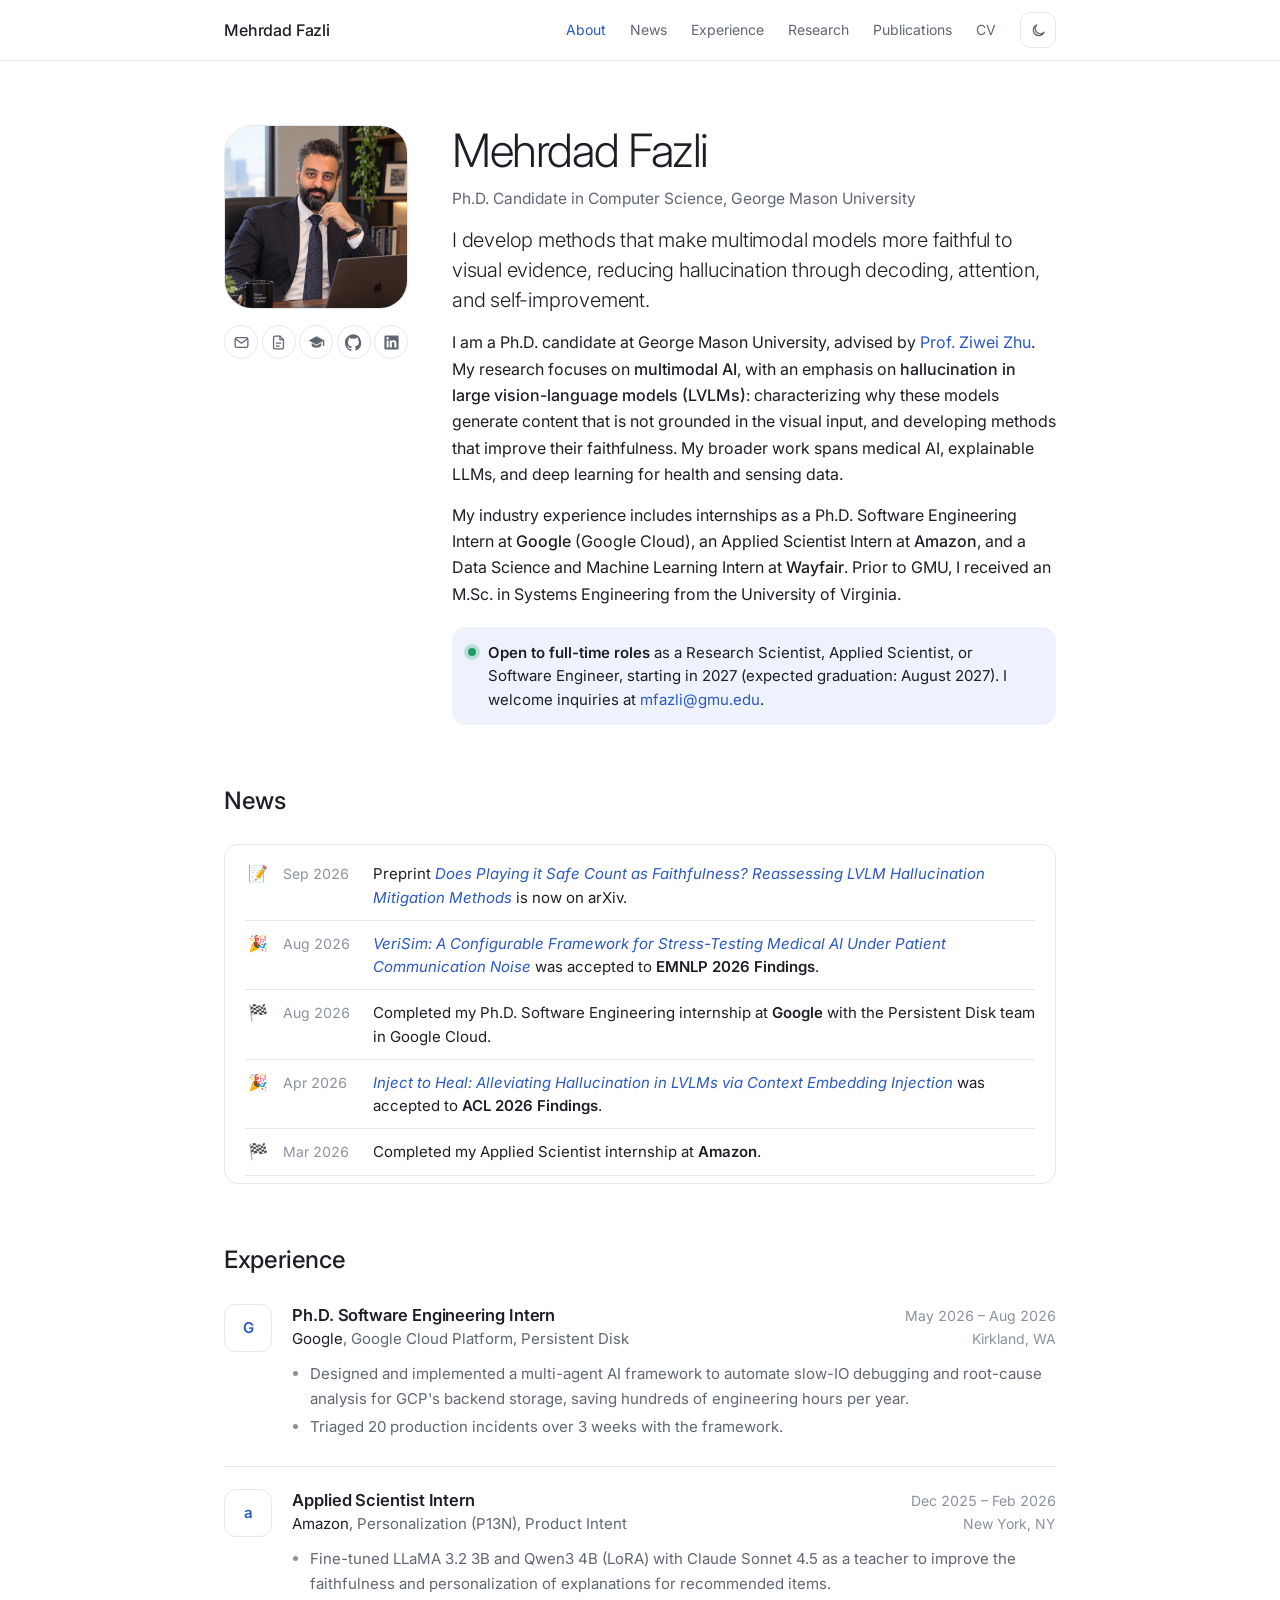
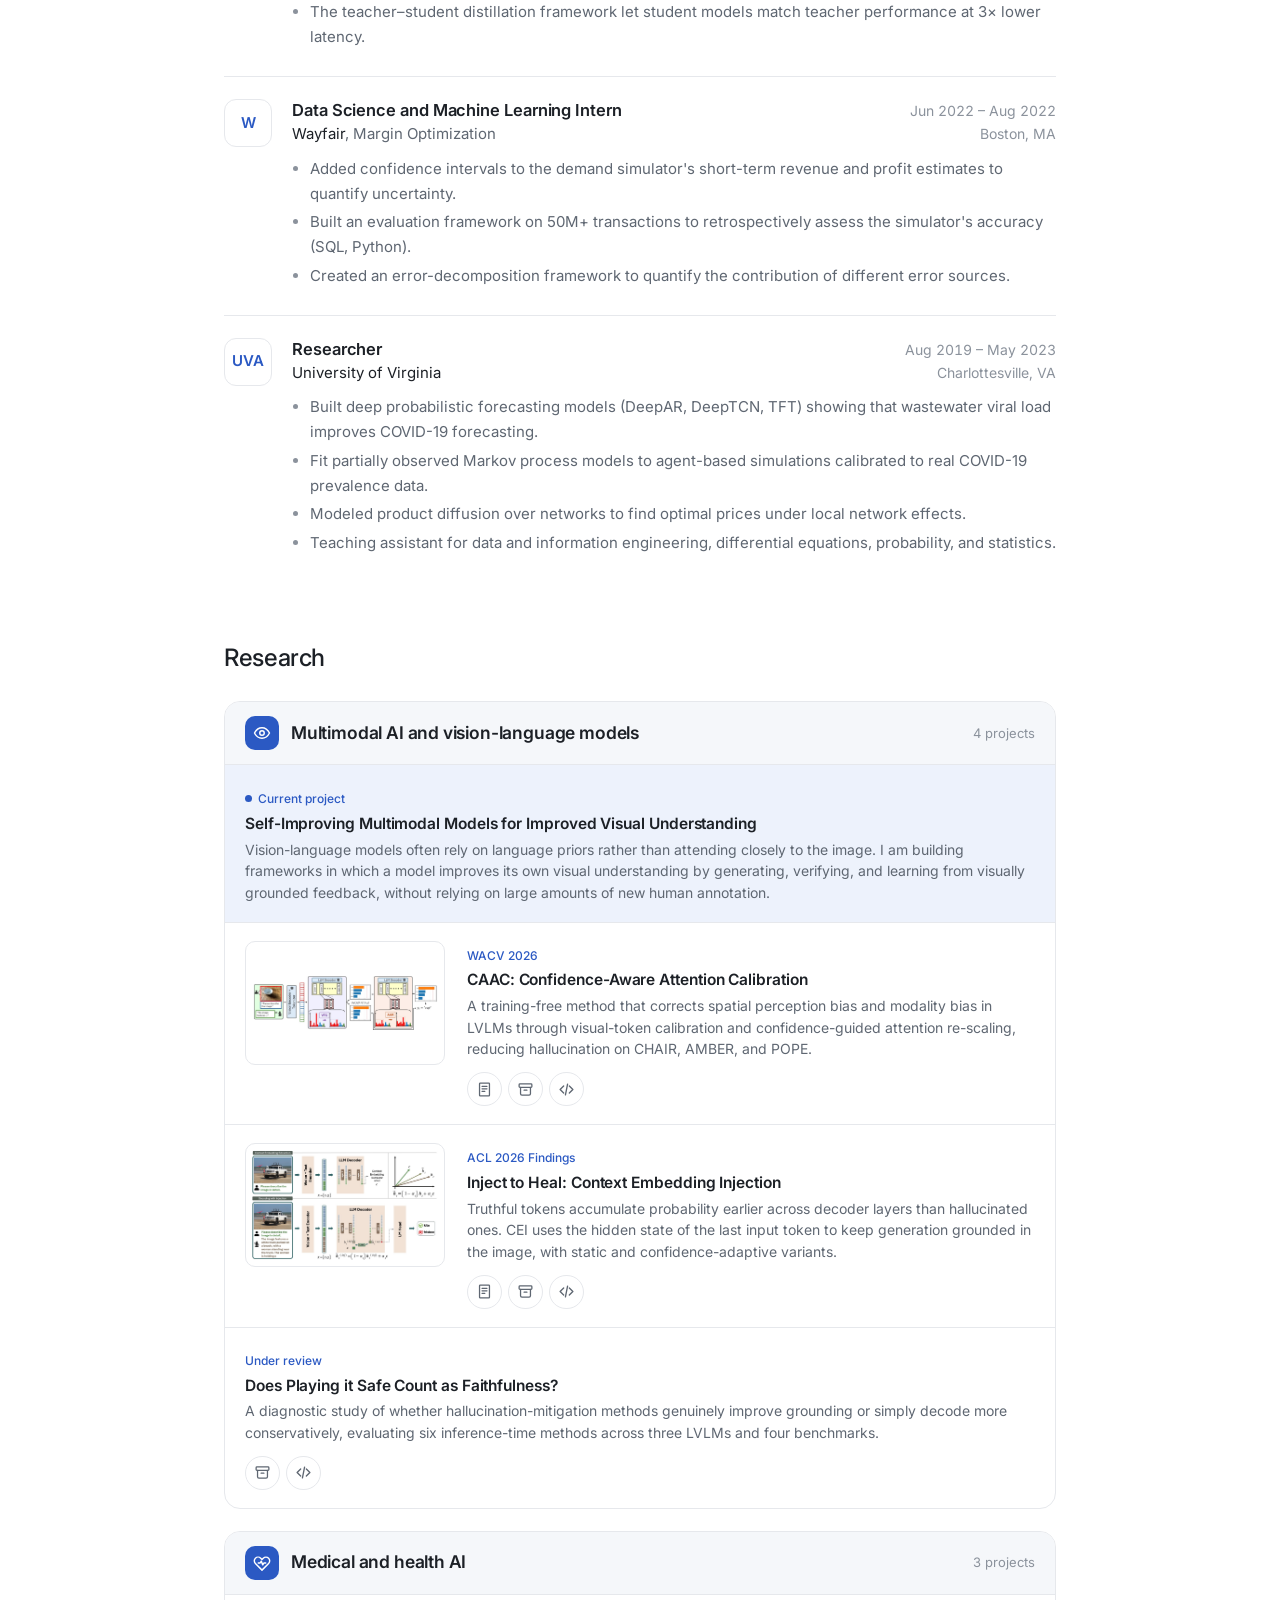
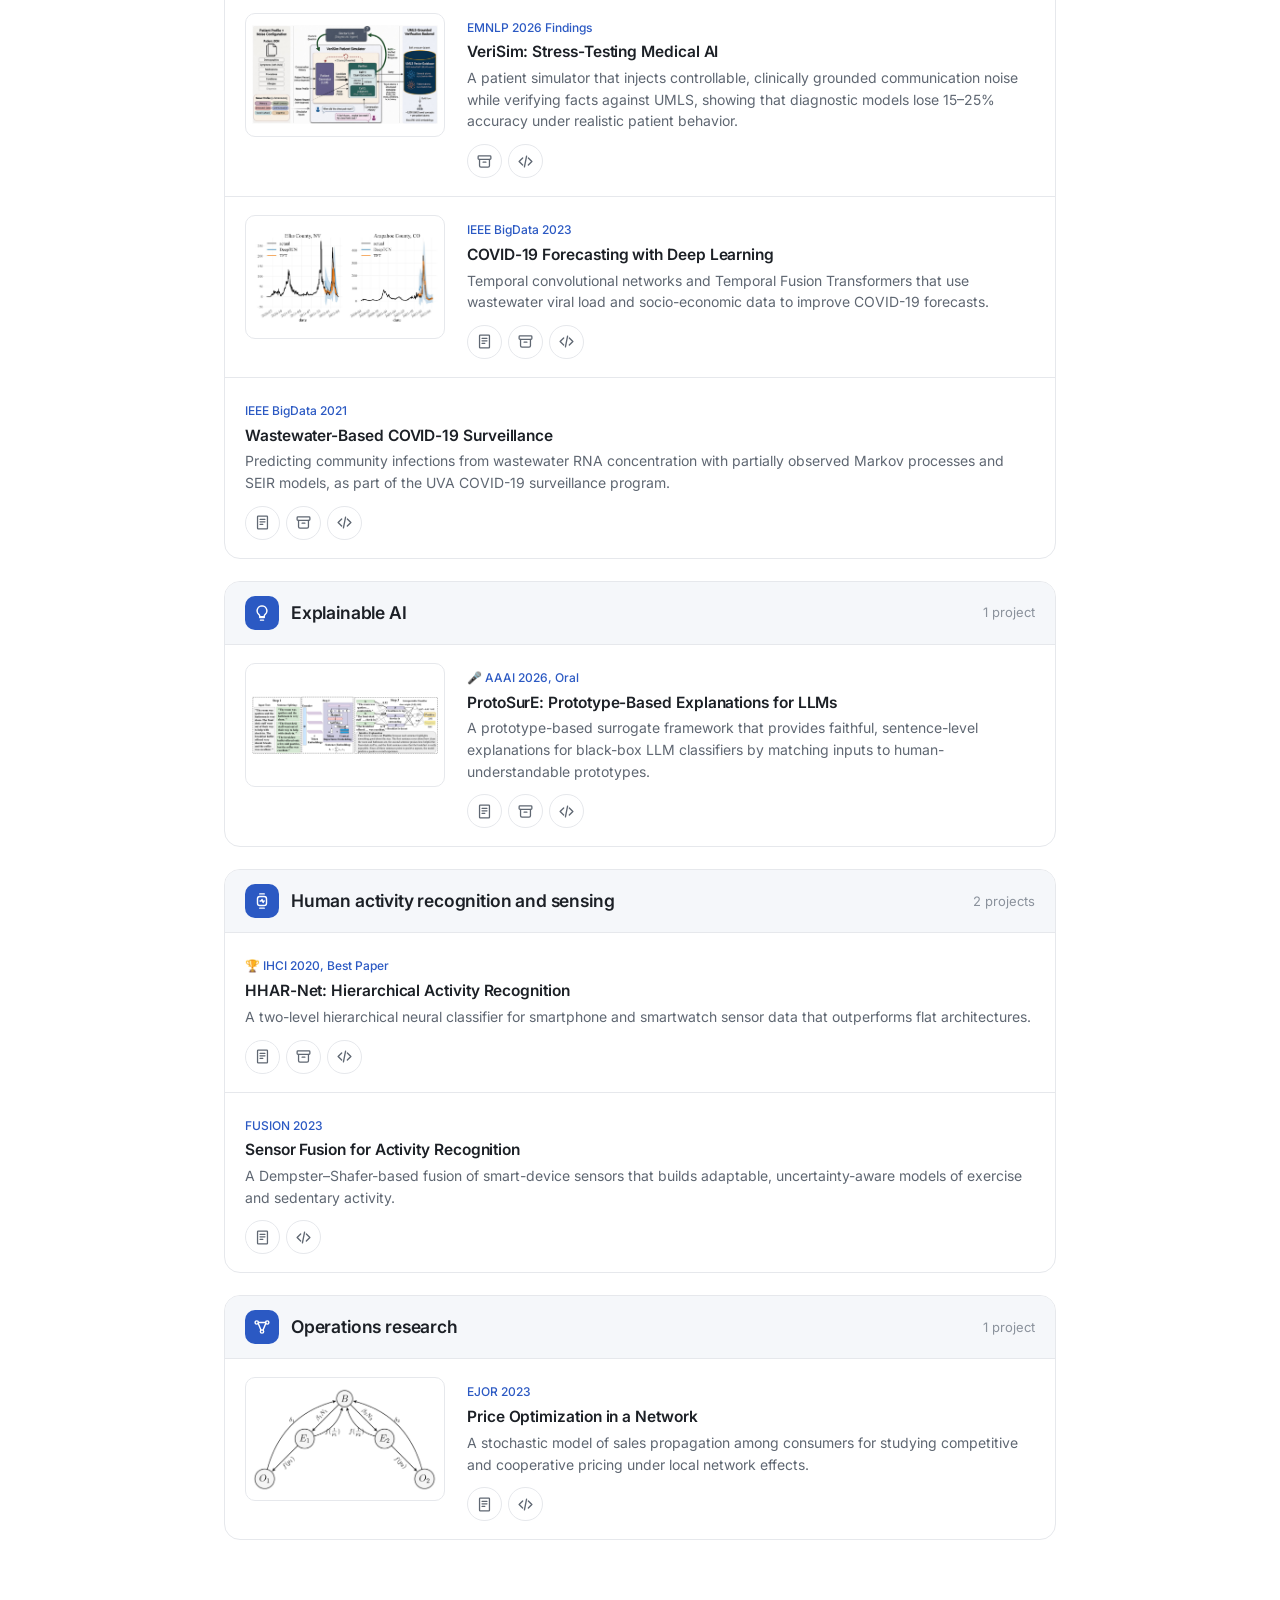
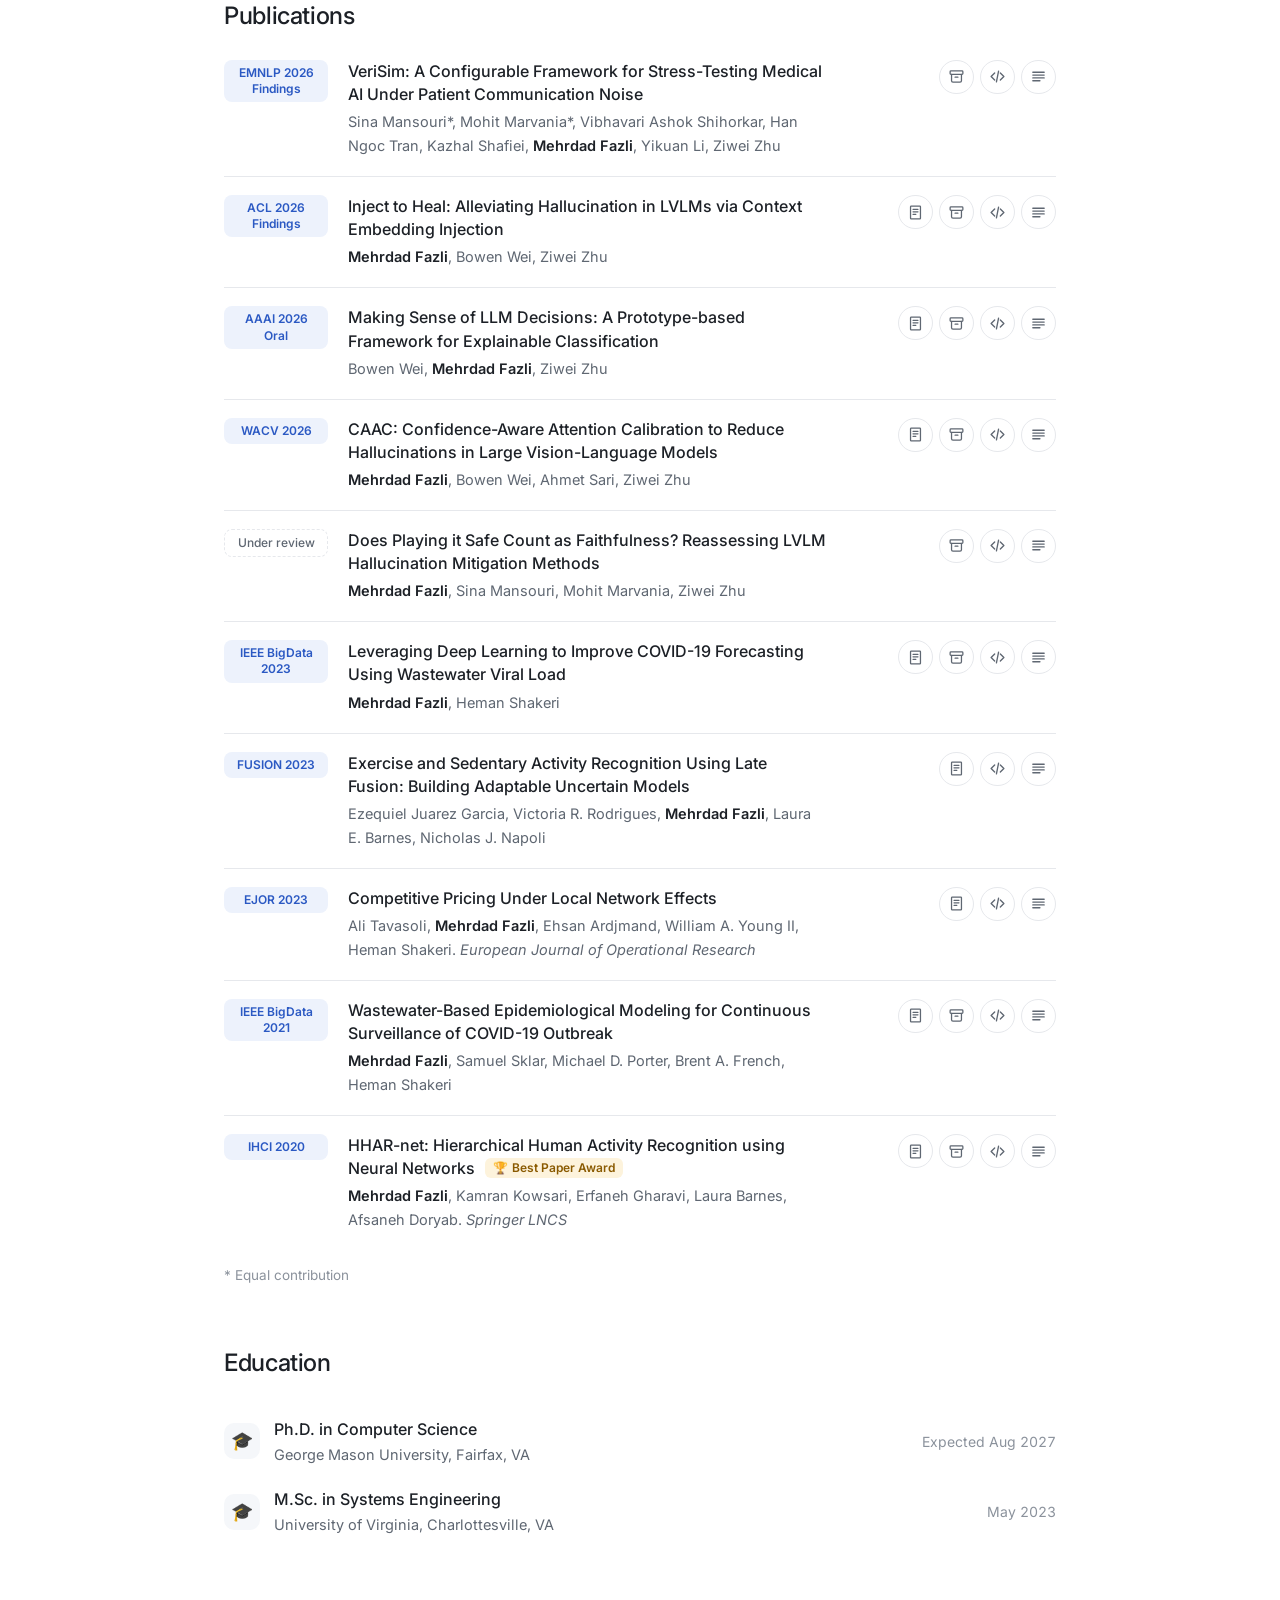
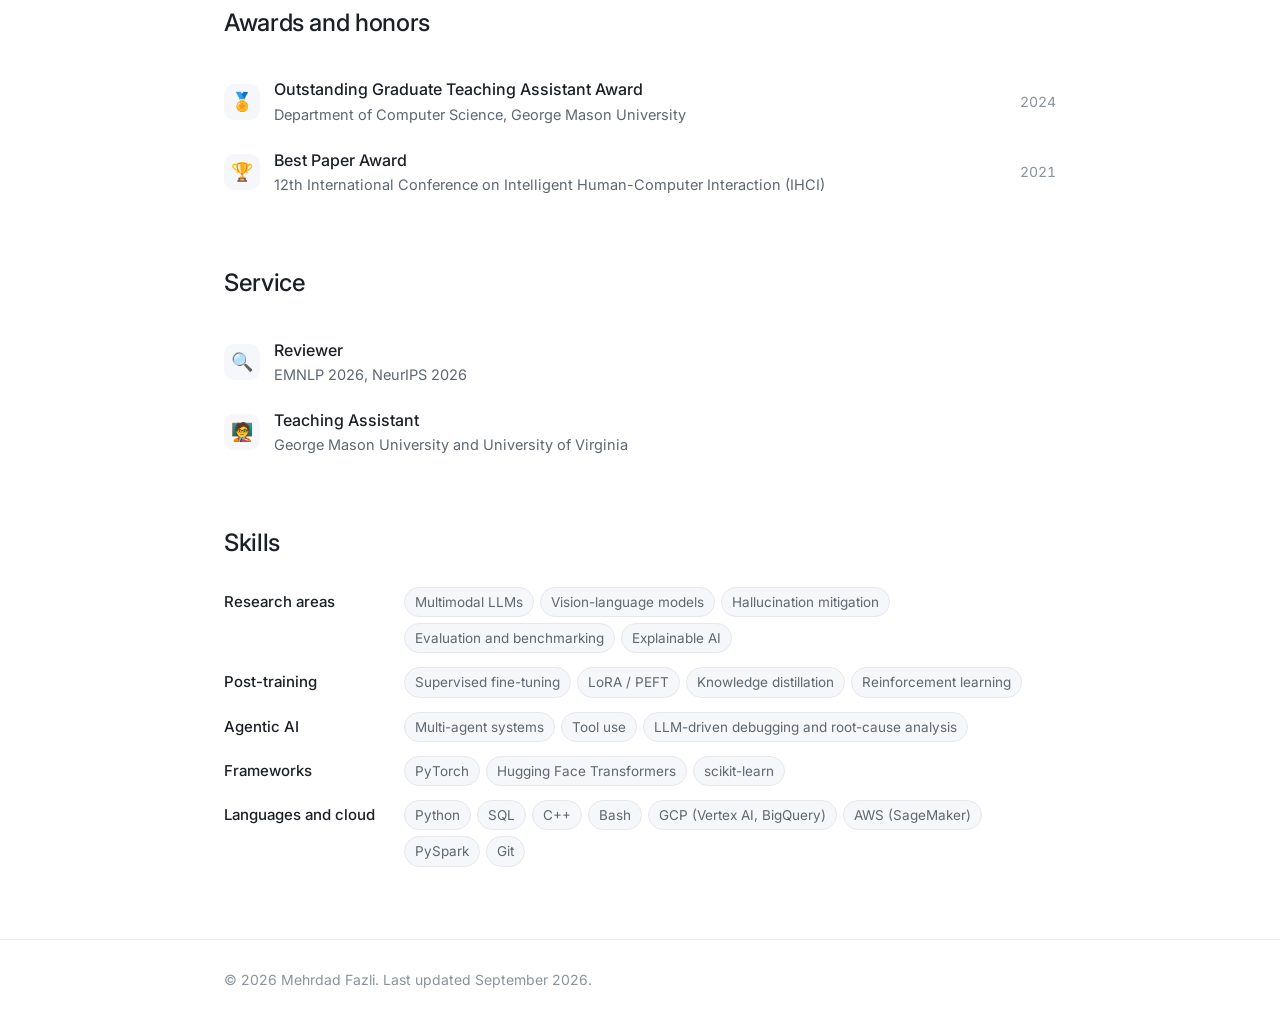
==== commit 24f57daa: "Add files via upload" ====
--- a/index.html
+++ b/index.html
@@ -2,11 +2,14 @@
 <html lang="en">
 <head>
   <meta charset="utf-8">
-  <meta name="viewport" content="width=device-width, initial-scale=1">
-  <title>Mehrdad Fazli</title>
-  <meta name="description" content="Mehrdad Fazli — Ph.D. candidate in Computer Science at George Mason University, working on hallucination in large vision-language models.">
+  <meta name="viewport" content="width=device-width, initial-scale=1, viewport-fit=cover">
+  <title>Mehrdad Fazli | Ph.D. Candidate, George Mason University</title>
+  <link rel="canonical" href="https://mehrdadfazli.github.io/">
+  <meta name="description" content="Mehrdad Fazli, Ph.D. candidate in Computer Science at George Mason University, researching hallucination and faithfulness in large vision-language models.">
+  <meta name="theme-color" content="#ffffff" media="(prefers-color-scheme: light)">
+  <meta name="theme-color" content="#101317" media="(prefers-color-scheme: dark)">
   <meta property="og:type" content="website">
-  <meta property="og:title" content="Mehrdad Fazli · Ph.D. Candidate, George Mason University">
+  <meta property="og:title" content="Mehrdad Fazli | Ph.D. Candidate, George Mason University">
   <meta property="og:description" content="Multimodal AI and hallucination in vision-language models. Research at GMU; internships at Google, Amazon, and Wayfair.">
   <meta property="og:url" content="https://mehrdadfazli.github.io/">
   <meta property="og:image" content="https://mehrdadfazli.github.io/images/profile.jpg">
@@ -14,202 +17,269 @@
   <link rel="icon" href="images/profile.jpg">
   <link rel="preconnect" href="https://fonts.googleapis.com">
   <link rel="preconnect" href="https://fonts.gstatic.com" crossorigin>
-  <link href="https://fonts.googleapis.com/css2?family=Inter:wght@400;500;600&family=Source+Serif+4:wght@600;700&display=swap" rel="stylesheet">
+  <link href="https://fonts.googleapis.com/css2?family=Inter:wght@300;400;500;600&display=swap" rel="stylesheet">
   <style>
+    /* ---------- Tokens ---------- */
     :root {
       --bg: #ffffff;
-      --bg-soft: #f6f7f9;
-      --text: #1f2328;
-      --muted: #5b636e;
-      --border: #e3e6ea;
-      --accent: #1d5c96;
-      --accent-soft: #e8f0f8;
-      --max: 860px;
+      --surface: #f5f7fa;
+      --text: #1c2026;
+      --muted: #5f6772;
+      --faint: #8b929c;
+      --border: #e6e8ec;
+      --accent: #2b59c3;
+      --accent-soft: #edf2fc;
+      --radius: 14px;
+      --max: 880px;
+      --font: "Inter", "Helvetica Neue", Helvetica, Arial, system-ui, sans-serif;
+      color-scheme: light;
     }
     :root[data-theme="dark"] {
-        --bg: #14171b;
-        --bg-soft: #1b1f24;
-        --text: #e6e8eb;
-        --muted: #9aa3ad;
-        --border: #2c3239;
-        --accent: #6fa8dc;
-        --accent-soft: #1e2a36;
-      }
-    * { box-sizing: border-box; }
-    html { scroll-behavior: smooth; scroll-padding-top: 72px; }
+      --bg: #101317;
+      --surface: #171b21;
+      --text: #e7e9ed;
+      --muted: #a0a7b1;
+      --faint: #7b838e;
+      --border: #262c34;
+      --accent: #7fa4ff;
+      --accent-soft: #1a2436;
+      color-scheme: dark;
+    }
+
+    /* ---------- Base ---------- */
+    *, *::before, *::after { box-sizing: border-box; }
+    html { scroll-behavior: smooth; scroll-padding-top: 76px; -webkit-text-size-adjust: 100%; }
     body {
-      margin: 0;
-      background: var(--bg);
-      color: var(--text);
-      font-family: "Inter", system-ui, -apple-system, "Segoe UI", sans-serif;
-      font-size: 16px;
-      line-height: 1.65;
+      margin: 0; background: var(--bg); color: var(--text);
+      font-family: var(--font); font-size: 16px; line-height: 1.65; font-weight: 400;
+      -webkit-font-smoothing: antialiased; text-rendering: optimizeLegibility;
     }
     a { color: var(--accent); text-decoration: none; }
-    a:hover { text-decoration: underline; }
-    .wrap { max-width: var(--max); margin: 0 auto; padding: 0 20px; }
-
-    /* Navigation */
+    a:hover { text-decoration: underline; text-underline-offset: 3px; }
+    :focus-visible { outline: 2px solid var(--accent); outline-offset: 2px; border-radius: 6px; }
+    img { max-width: 100%; }
+    .wrap { max-width: var(--max); margin: 0 auto; padding: 0 24px; }
+    .skip { position: absolute; left: -9999px; top: 8px; background: var(--accent); color: #fff; padding: 8px 14px; border-radius: 8px; z-index: 100; }
+    .skip:focus { left: 12px; }
+    .icon { width: 17px; height: 17px; flex: none; }
+    .sprite { display: none; }
+
+    /* ---------- Nav ---------- */
     nav {
-      position: sticky; top: 0; z-index: 10;
-      background: color-mix(in srgb, var(--bg) 92%, transparent);
-      backdrop-filter: blur(6px);
+      position: sticky; top: 0; z-index: 20;
+      background: color-mix(in srgb, var(--bg) 88%, transparent);
+      backdrop-filter: saturate(1.4) blur(10px); -webkit-backdrop-filter: saturate(1.4) blur(10px);
       border-bottom: 1px solid var(--border);
     }
-    nav .wrap { display: flex; align-items: center; justify-content: space-between; height: 56px; gap: 16px; }
-    nav .brand { font-family: "Source Serif 4", Georgia, serif; font-weight: 700; font-size: 18px; color: var(--text); white-space: nowrap; }
-    nav ul { list-style: none; display: flex; gap: 20px; margin: 0; padding: 0; overflow-x: auto; }
-    nav ul a { color: var(--muted); font-size: 14.5px; font-weight: 500; white-space: nowrap; }
-    nav ul a:hover { color: var(--accent); text-decoration: none; }
-
-    /* Sections */
-    section { padding: 44px 0 8px; }
-    h2 {
-      font-family: "Source Serif 4", Georgia, serif;
-      font-size: 26px; margin: 0 0 20px;
-      padding-bottom: 8px; border-bottom: 1px solid var(--border);
-    }
-    h3 { font-size: 17px; margin: 0; font-weight: 600; }
-
-    /* About */
-    .about { display: grid; grid-template-columns: 200px 1fr; gap: 36px; align-items: start; padding-top: 48px; }
-    .photo {
-      width: 200px; height: 200px; border-radius: 50%; object-fit: cover;
-      background: var(--accent-soft); border: 1px solid var(--border);
-      display: flex; align-items: center; justify-content: center;
-      font-family: "Source Serif 4", Georgia, serif; font-size: 56px; color: var(--accent);
-    }
-    .about h1 { font-family: "Source Serif 4", Georgia, serif; font-size: 36px; margin: 0 0 4px; line-height: 1.2; }
-    .about .role { color: var(--muted); margin: 0 0 16px; }
-    .about p { margin: 0 0 12px; }
-    .links { display: flex; flex-wrap: wrap; gap: 8px; margin-top: 18px; }
-    .btn {
-      display: inline-flex; align-items: center; gap: 6px;
-      padding: 6px 13px; border: 1px solid var(--border); border-radius: 999px;
-      font-size: 14px; font-weight: 500; color: var(--text); background: var(--bg);
-    }
-    .btn:hover { border-color: var(--accent); color: var(--accent); text-decoration: none; }
-    .btn svg { width: 15px; height: 15px; fill: currentColor; }
-
-    /* News */
-    .news { list-style: none; margin: 0; padding: 0; }
-    .news li { display: grid; grid-template-columns: 90px 1fr; gap: 16px; padding: 6px 0; }
-    .news .date { color: var(--muted); font-size: 14.5px; font-variant-numeric: tabular-nums; }
-
-    /* Experience */
-    .job { display: grid; grid-template-columns: 64px 1fr; gap: 18px; padding: 18px 0; border-bottom: 1px solid var(--border); }
-    .job:last-child { border-bottom: none; }
-    .logo {
-      width: 64px; height: 64px; border-radius: 12px; background: var(--bg-soft); border: 1px solid var(--border);
-      display: flex; align-items: center; justify-content: center;
-      font-weight: 600; font-size: 22px; color: var(--accent);
-    }
-    .job-head { display: flex; justify-content: space-between; gap: 12px; flex-wrap: wrap; }
-    .meta { color: var(--muted); font-size: 14.5px; }
-    .job ul { margin: 8px 0 0; padding-left: 20px; }
-    .job li { margin-bottom: 4px; }
-
-    /* Projects */
-    .projects { display: grid; grid-template-columns: 1fr 1fr; gap: 16px; }
-    .card {
-      border: 1px solid var(--border); border-radius: 12px; padding: 18px 20px;
-      background: var(--bg-soft); display: flex; flex-direction: column;
-    }
-    .card p { margin: 8px 0 12px; font-size: 15px; color: var(--muted); flex: 1; }
-    .tag {
-      display: inline-block; font-size: 12px; font-weight: 600; letter-spacing: .02em;
-      color: var(--accent); background: var(--accent-soft); padding: 2px 8px; border-radius: 6px; margin-bottom: 8px;
-    }
-    .pill-links { display: flex; flex-wrap: wrap; gap: 6px; }
-    .pill-links a {
-      font-size: 13px; font-weight: 500; padding: 2px 10px; border: 1px solid var(--border);
-      border-radius: 6px; color: var(--text); background: var(--bg);
-    }
-    .pill-links a:hover { border-color: var(--accent); color: var(--accent); text-decoration: none; }
-
-    /* Publications */
-    .pubs { list-style: none; margin: 0; padding: 0; }
-    .pubs li { padding: 12px 0; border-bottom: 1px solid var(--border); display: grid; grid-template-columns: 110px 1fr; gap: 16px; }
-    .pubs li:last-child { border-bottom: none; }
-    .venue {
-      align-self: start; text-align: center; font-size: 12.5px; font-weight: 600;
-      color: var(--accent); background: var(--accent-soft); border-radius: 6px; padding: 3px 6px;
-    }
-    .pub-title { font-weight: 600; }
-    .authors { color: var(--muted); font-size: 14.5px; }
-    .authors b { color: var(--text); font-weight: 600; }
-    .pubs .pill-links { margin-top: 6px; }
-
-    /* Simple lists */
-    .plain { margin: 0; padding-left: 20px; }
-    .plain li { margin-bottom: 6px; }
-    .skills { display: grid; grid-template-columns: 170px 1fr; gap: 6px 16px; }
-    .skills dt { font-weight: 600; }
-    .skills dd { margin: 0; color: var(--muted); }
-
-    footer { margin-top: 48px; padding: 24px 0 40px; border-top: 1px solid var(--border); color: var(--muted); font-size: 14px; }
-
-    @media (max-width: 680px) {
-      nav .brand { display: none; }
-      nav ul { gap: 14px; }
-      nav ul a { font-size: 13.5px; }
-      .about { grid-template-columns: 1fr; gap: 20px; text-align: center; padding-top: 32px; }
-      .photo { width: 150px; height: 150px; margin: 0 auto; font-size: 44px; }
-      .links { justify-content: center; }
-      .about p { text-align: left; }
-      .projects { grid-template-columns: 1fr; }
-      .job { grid-template-columns: 1fr; gap: 8px; }
-      .logo { width: 44px; height: 44px; font-size: 16px; border-radius: 10px; }
-      .pubs li { grid-template-columns: 1fr; gap: 6px; }
-      .venue { justify-self: start; }
-      .news li { grid-template-columns: 1fr; gap: 0; }
-      .skills { grid-template-columns: 1fr; }
-      .skills dd { margin-bottom: 8px; }
-    }
-
-    /* v2 additions */
-    .news-box { max-height: 300px; overflow-y: auto; border: 1px solid var(--border); border-radius: 12px; padding: 8px 16px; background: var(--bg-soft); }
-    .news li { border-bottom: 1px dashed var(--border); padding: 8px 0; }
-    .news li:last-child { border-bottom: none; }
-    .logo img { width: 40px; height: 40px; object-fit: contain; }
-    .logo { background: #fff; }
-    .area { margin-bottom: 28px; }
-    .area-title { font-size: 15px; text-transform: uppercase; letter-spacing: .06em; color: var(--muted); margin: 0 0 12px; }
-    .card.current { border-color: var(--accent); box-shadow: inset 3px 0 0 var(--accent); }
-    .award { display: inline-block; font-size: 12px; font-weight: 600; color: #8a5a00; background: #fdf1d8; padding: 1px 8px; border-radius: 6px; margin-left: 6px; vertical-align: middle; }
-    :root[data-theme="dark"] .award { color: #f3c969; background: #3a2e14; }
-    @media (max-width: 680px) { .logo img { width: 30px; height: 30px; } }
-
-    /* v3: color-coded links + abstracts */
-    .pill-links a, .pill-links button { font: inherit; font-size: 13px; font-weight: 500; padding: 2px 10px; border-radius: 6px; border: 1px solid transparent; cursor: pointer; }
-    .pill-links a.l-paper { background: #e7f0fb; color: #1d5c96; border-color: #c9dcf2; }
-    .pill-links a.l-arxiv { background: #fbeaea; color: #a3261f; border-color: #f2cdcb; }
-    .pill-links a.l-code  { background: #eceef1; color: #24292f; border-color: #d5d9de; }
-    .pill-links button.l-abs { background: #f1ebfb; color: #6a3fb5; border-color: #ddd0f3; }
-    .pill-links a:hover, .pill-links button:hover { filter: brightness(0.95); text-decoration: none; }
-    .pill-links button.l-abs[aria-expanded="true"] { background: #6a3fb5; color: #fff; }
-    .abstract { margin-top: 10px; padding: 12px 14px; font-size: 14.5px; line-height: 1.6; color: var(--text); background: var(--bg-soft); border-left: 3px solid #6a3fb5; border-radius: 0 8px 8px 0; }
-    :root[data-theme="dark"] .pill-links a.l-paper { background: #1c2c3e; color: #8fbfeb; border-color: #2b4360; }
-    :root[data-theme="dark"] .pill-links a.l-arxiv { background: #3a1f1f; color: #f0a19b; border-color: #5a2d2b; }
-    :root[data-theme="dark"] .pill-links a.l-code  { background: #262b31; color: #d6dadf; border-color: #3a4048; }
-    :root[data-theme="dark"] .pill-links button.l-abs { background: #2b2140; color: #c6aef2; border-color: #443366; }
-    :root[data-theme="dark"] .pill-links button.l-abs[aria-expanded="true"] { background: #8a63d2; color: #fff; }
-
-    /* v4 */
-    .statement { font-family: "Source Serif 4", Georgia, serif; font-size: 19px; font-weight: 600; line-height: 1.45; margin: 0 0 16px !important; color: var(--text); }
-    .market { margin: 14px 0 4px; padding: 12px 16px; border-radius: 10px; background: var(--accent-soft); border: 1px solid color-mix(in srgb, var(--accent) 30%, transparent); font-size: 15px; text-align: left; }
-    .fig { display: none; width: 100%; height: 170px; object-fit: contain; background: #fff; border: 1px solid var(--border); border-radius: 8px; padding: 8px; margin: 12px 0 2px; cursor: zoom-in; transition: box-shadow .15s; }
-    .fig:hover { box-shadow: 0 2px 12px rgba(0,0,0,.12); }
-    .lightbox { position: fixed; inset: 0; z-index: 50; background: rgba(10,12,15,.82); display: flex; align-items: center; justify-content: center; padding: 24px; cursor: zoom-out; }
-    .lightbox img { max-width: min(1400px, 100%); max-height: 100%; background: #fff; border-radius: 10px; padding: 12px; box-shadow: 0 10px 40px rgba(0,0,0,.4); }
-    .theme-toggle { background: none; border: 1px solid var(--border); border-radius: 8px; width: 34px; height: 34px; flex: none; cursor: pointer; color: var(--muted); display: inline-flex; align-items: center; justify-content: center; }
+    nav .wrap { display: flex; align-items: center; justify-content: space-between; height: 60px; gap: 16px; }
+    .brand { font-weight: 500; font-size: 16px; color: var(--text); letter-spacing: -0.01em; white-space: nowrap; }
+    .brand:hover { text-decoration: none; }
+    .nav-right { display: flex; align-items: center; gap: 14px; min-width: 0; }
+    nav ul { list-style: none; display: flex; gap: 4px; margin: 0; padding: 0; overflow-x: auto; scrollbar-width: none; }
+    nav ul::-webkit-scrollbar { display: none; }
+    nav ul a { display: block; color: var(--muted); font-size: 14px; font-weight: 400; padding: 6px 10px; border-radius: 8px; white-space: nowrap; transition: color .15s, background .15s; }
+    nav ul a:hover { color: var(--text); background: var(--surface); text-decoration: none; }
+    nav ul a.active { color: var(--accent); }
+    .theme-toggle {
+      width: 36px; height: 36px; flex: none; display: inline-flex; align-items: center; justify-content: center;
+      background: none; border: 1px solid var(--border); border-radius: 10px; color: var(--muted); cursor: pointer;
+      transition: color .15s, border-color .15s;
+    }
     .theme-toggle:hover { color: var(--accent); border-color: var(--accent); }
-    .theme-toggle svg { width: 17px; height: 17px; fill: currentColor; }
     .theme-toggle .sun { display: none; }
     :root[data-theme="dark"] .theme-toggle .sun { display: block; }
     :root[data-theme="dark"] .theme-toggle .moon { display: none; }
-    .nav-right { display: flex; align-items: center; gap: 16px; min-width: 0; }
-    .nav-right ul { min-width: 0; }
+
+    /* ---------- Sections ---------- */
+    section { padding: 56px 0 0; }
+    h2 { font-size: 24px; font-weight: 500; letter-spacing: -0.015em; margin: 0 0 24px; }
+    h3 { font-size: 16.5px; font-weight: 600; letter-spacing: -0.005em; margin: 0; line-height: 1.4; }
+
+    /* ---------- Hero ---------- */
+    .hero { display: grid; grid-template-columns: 184px 1fr; gap: 44px; align-items: start; padding-top: 64px; }
+    .photo {
+      width: 184px; height: 184px; border-radius: 28px; object-fit: cover; display: block;
+      background: var(--accent-soft); border: 1px solid var(--border);
+    }
+    .photo-fallback { display: flex; align-items: center; justify-content: center; font-size: 48px; font-weight: 300; color: var(--accent); }
+    .hero h1 { font-size: clamp(34px, 5vw, 46px); font-weight: 300; letter-spacing: -0.03em; line-height: 1.1; margin: 0 0 10px; }
+    .role { color: var(--muted); margin: 0 0 22px; font-size: 15.5px; }
+    .statement { font-size: 20px; font-weight: 300; line-height: 1.5; letter-spacing: -0.01em; margin: 0 0 18px; color: var(--text); max-width: 60ch; }
+    .hero p { margin: 0 0 14px; max-width: 68ch; }
+    .hero p b { font-weight: 500; }
+    .market {
+      display: flex; gap: 12px; align-items: flex-start;
+      margin: 20px 0 0; padding: 14px 16px; border-radius: var(--radius);
+      background: var(--accent-soft); font-size: 15px; line-height: 1.55;
+    }
+    .market .dot { width: 8px; height: 8px; border-radius: 50%; background: #1f9d63; margin-top: 7px; flex: none; box-shadow: 0 0 0 4px color-mix(in srgb, #1f9d63 22%, transparent); }
+    .market b { font-weight: 600; }
+
+    /* ---------- Icon links (expand on hover) ---------- */
+    .icons { display: flex; flex-wrap: wrap; gap: 6px; }
+    .social { margin-top: 16px; width: 184px; justify-content: space-between; gap: 0; }
+    .social .ico { position: relative; width: 34px; height: 34px; min-width: 34px; padding: 0; }
+    .social .ico .lbl {
+      position: absolute; top: calc(100% + 8px); left: 50%; transform: translate(-50%, -4px);
+      max-width: none; margin: 0 !important; padding: 5px 9px; border-radius: 7px;
+      background: var(--text); color: var(--bg); font-size: 12px; font-weight: 500;
+      opacity: 0; pointer-events: none; transition: opacity .15s, transform .15s; z-index: 5;
+    }
+    .social .ico:hover .lbl, .social .ico:focus-visible .lbl { opacity: 1; transform: translate(-50%, 0); max-width: none; }
+    .ico {
+      display: inline-flex; align-items: center; height: 34px; padding: 0 8px; min-width: 34px; justify-content: center;
+      border: 1px solid var(--border); border-radius: 999px; background: var(--bg); color: var(--muted);
+      font: inherit; font-size: 13px; font-weight: 500; line-height: 1; cursor: pointer; white-space: nowrap;
+      transition: color .18s, border-color .18s, background .18s;
+    }
+    .ico .lbl { max-width: 0; opacity: 0; overflow: hidden; transition: max-width .25s ease, opacity .2s ease, margin .25s ease; }
+    .ico:hover, .ico:focus-visible { color: var(--accent); border-color: var(--accent); background: var(--accent-soft); text-decoration: none; }
+    .ico:hover .lbl, .ico:focus-visible .lbl { max-width: 90px; opacity: 1; margin-left: 6px; }
+    .ico[aria-expanded="true"] { color: #fff; background: var(--accent); border-color: var(--accent); }
+    .ico[aria-expanded="true"] .lbl { max-width: 90px; opacity: 1; margin-left: 6px; }
+    @media (hover: none) {
+      .ico .lbl { max-width: none; opacity: 1; margin-left: 6px; }
+      .ico { padding: 0 11px; }
+      .social .ico { padding: 0; }
+      .social .ico .lbl { opacity: 0; }
+    }
+
+    /* ---------- News ---------- */
+    .news-box {
+      max-height: 340px; overflow-y: auto; border: 1px solid var(--border); border-radius: var(--radius);
+      padding: 6px 20px; overscroll-behavior: contain;
+    }
+    .news { list-style: none; margin: 0; padding: 0; }
+    .news li { display: grid; grid-template-columns: 26px 78px 1fr; gap: 12px; padding: 11px 0; border-bottom: 1px solid var(--border); font-size: 15px; line-height: 1.55; }
+    .news li:last-child { border-bottom: none; }
+    .news .e { font-size: 16px; line-height: 1.4; text-align: center; }
+    .news .date { color: var(--faint); font-size: 14px; font-variant-numeric: tabular-nums; white-space: nowrap; padding-top: 1px; }
+    .news b { font-weight: 600; }
+
+    /* ---------- Experience ---------- */
+    .job { display: grid; grid-template-columns: 48px 1fr; gap: 20px; padding: 22px 0; border-top: 1px solid var(--border); }
+    .job:first-of-type { border-top: none; padding-top: 0; }
+    .logo {
+      width: 48px; height: 48px; border-radius: 12px; background: #fff; border: 1px solid var(--border);
+      display: flex; align-items: center; justify-content: center; font-weight: 600; font-size: 15px; color: var(--accent);
+    }
+    .logo img { width: 28px; height: 28px; object-fit: contain; }
+    .job-head { display: flex; justify-content: space-between; gap: 4px 16px; flex-wrap: wrap; }
+    .org { color: var(--text); font-size: 15px; }
+    .org span { color: var(--muted); }
+    .when { text-align: right; color: var(--faint); font-size: 14px; font-variant-numeric: tabular-nums; }
+    .job ul { margin: 10px 0 0; padding-left: 18px; color: var(--muted); font-size: 15px; }
+    .job li { margin-bottom: 4px; }
+    .job li::marker { color: var(--faint); }
+
+    /* ---------- Research (horizontal rows) ---------- */
+    .area { border: 1px solid var(--border); border-radius: 16px; overflow: hidden; }
+    .area + .area { margin-top: 22px; }
+    .area-head {
+      display: flex; align-items: center; gap: 12px; padding: 14px 20px;
+      background: var(--surface); border-bottom: 1px solid var(--border);
+    }
+    .area-ico {
+      width: 34px; height: 34px; flex: none; border-radius: 10px; display: flex; align-items: center; justify-content: center;
+      background: var(--accent); color: #fff;
+    }
+    .area-ico .icon { width: 18px; height: 18px; }
+    :root[data-theme="dark"] .area-ico { color: var(--bg); }
+    .area-title { font-size: 17.5px; font-weight: 600; letter-spacing: -0.01em; color: var(--text); margin: 0; flex: 1; }
+    .area-count { font-size: 13px; color: var(--faint); white-space: nowrap; }
+    .proj-list { display: flex; flex-direction: column; }
+    .proj { display: flex; gap: 22px; align-items: flex-start; padding: 18px 20px; }
+    .proj + .proj { border-top: 1px solid var(--border); }
+    .proj.current { background: var(--accent-soft); }
+    .fig {
+      display: block; flex: 0 0 200px; width: 200px; height: 124px; object-fit: contain;
+      background: #fff; border: 1px solid var(--border); border-radius: 10px; padding: 6px; cursor: zoom-in;
+    }
+    .proj-body { flex: 1; min-width: 0; }
+    .proj h3 { font-size: 15.5px; }
+    .tag { display: inline-flex; align-items: center; gap: 6px; font-size: 12px; font-weight: 500; color: var(--accent); margin-bottom: 4px; }
+    .tag .live { width: 7px; height: 7px; border-radius: 50%; background: var(--accent); animation: pulse 2.4s ease-in-out infinite; }
+    @keyframes pulse { 0%, 100% { opacity: 1; } 50% { opacity: .35; } }
+    .proj p { margin: 4px 0 12px; font-size: 14px; color: var(--muted); line-height: 1.55; }
+    .proj p:last-child { margin-bottom: 0; }
+
+    /* ---------- Publications ---------- */
+    .pubs { list-style: none; margin: 0; padding: 0; }
+    .pub { display: grid; grid-template-columns: 104px 1fr 210px; gap: 6px 20px; padding: 18px 0; border-top: 1px solid var(--border); }
+    .pub:first-child { border-top: none; padding-top: 0; }
+    .venue {
+      align-self: start; font-size: 12px; font-weight: 600; line-height: 1.35; text-align: center;
+      color: var(--accent); background: var(--accent-soft); border-radius: 8px; padding: 5px 6px;
+    }
+    .venue.pending { color: var(--muted); background: transparent; border: 1px dashed var(--border); font-weight: 500; }
+    .pub-title { font-weight: 500; line-height: 1.45; }
+    .authors { color: var(--muted); font-size: 14.5px; margin-top: 4px; }
+    .authors b { color: var(--text); font-weight: 600; }
+    .pub .icons { justify-content: flex-end; align-self: start; flex-wrap: nowrap; }
+    .award { display: inline-flex; align-items: center; gap: 4px; font-size: 12px; font-weight: 600; color: #8a5a00; background: #fdf3dc; padding: 1px 8px; border-radius: 6px; margin-left: 6px; vertical-align: 2px; white-space: nowrap; }
+    :root[data-theme="dark"] .award { color: #f3c969; background: #372c14; }
+    .abstract {
+      grid-column: 2 / -1; margin-top: 8px; padding: 14px 16px; font-size: 14.5px; line-height: 1.65;
+      color: var(--muted); background: var(--surface); border-radius: 10px;
+    }
+    .note { color: var(--faint); font-size: 13.5px; margin: 14px 0 0; }
+
+    /* ---------- Education / awards / service ---------- */
+    .rows { list-style: none; margin: 0; padding: 0; }
+    .rows li { display: grid; grid-template-columns: 36px 1fr auto; gap: 14px; align-items: center; padding: 10px 0; }
+    .rows .badge { width: 36px; height: 36px; border-radius: 10px; background: var(--surface); display: flex; align-items: center; justify-content: center; font-size: 18px; }
+    .rows .badge img { width: 22px; height: 22px; object-fit: contain; }
+    .rows .sub { color: var(--muted); font-size: 14.5px; }
+    .rows .yr { color: var(--faint); font-size: 14px; font-variant-numeric: tabular-nums; white-space: nowrap; }
+    .rows b { font-weight: 500; }
+
+    /* ---------- Skills ---------- */
+    .skills { display: grid; grid-template-columns: 160px 1fr; gap: 14px 20px; margin: 0; }
+    .skills dt { font-weight: 500; font-size: 15px; padding-top: 3px; }
+    .skills dd { margin: 0; display: flex; flex-wrap: wrap; gap: 6px; }
+    .chip { font-size: 13.5px; color: var(--muted); background: var(--surface); border: 1px solid var(--border); padding: 3px 10px; border-radius: 999px; }
+
+    footer { margin-top: 72px; padding: 28px 0 44px; border-top: 1px solid var(--border); color: var(--faint); font-size: 14px; }
+
+    /* ---------- Lightbox ---------- */
+    .lightbox { position: fixed; inset: 0; z-index: 50; background: rgba(12,14,18,.84); display: flex; align-items: center; justify-content: center; padding: 24px; cursor: zoom-out; }
+    .lightbox img { max-width: min(1400px, 100%); max-height: 100%; background: #fff; border-radius: 12px; padding: 12px; }
+
+    /* ---------- Responsive ---------- */
+    @media (max-width: 760px) {
+      .pub { grid-template-columns: 1fr; gap: 8px; }
+      .venue { justify-self: start; text-align: left; }
+      .venue br { display: none; }
+      .pub .icons { justify-content: flex-start; flex-wrap: wrap; margin-top: 4px; }
+      .abstract { grid-column: 1; }
+      .proj { flex-direction: column; gap: 14px; }
+      .fig { flex: none; width: 100%; height: 170px; }
+      .area-head { padding: 12px 16px; }
+      .proj { padding: 16px; }
+    }
+    @media (max-width: 640px) {
+      .wrap { padding: 0 18px; }
+      .brand { display: none; }
+      nav ul a { padding: 6px 8px; font-size: 13.5px; }
+      .hero { grid-template-columns: 1fr; gap: 22px; padding-top: 36px; }
+      .photo { width: 132px; height: 132px; border-radius: 22px; }
+      .social { width: auto; justify-content: flex-start; gap: 8px; }
+      .statement { font-size: 18px; }
+      .news-box { padding: 4px 14px; }
+      .news li { grid-template-columns: 24px 1fr; gap: 2px 10px; }
+      .news .date { grid-column: 2; }
+      .news li > span:last-child { grid-column: 2; }
+      .job { grid-template-columns: 1fr; gap: 10px; }
+      .when { text-align: left; }
+      .skills { grid-template-columns: 1fr; gap: 6px; }
+      .skills dd { margin-bottom: 10px; }
+      .rows li { grid-template-columns: 36px 1fr; }
+      .rows .yr { grid-column: 2; }
+    }
+    @media (prefers-reduced-motion: reduce) {
+      html { scroll-behavior: auto; }
+      *, *::before, *::after { transition: none !important; animation: none !important; }
+    }
   </style>
   <script>
     (function () {
@@ -219,95 +289,134 @@
       document.documentElement.setAttribute('data-theme', t);
     })();
   </script>
+  <script type="application/ld+json">
+  {
+    "@context": "https://schema.org",
+    "@type": "Person",
+    "name": "Mehrdad Fazli",
+    "url": "https://mehrdadfazli.github.io/",
+    "image": "https://mehrdadfazli.github.io/images/profile.jpg",
+    "jobTitle": "Ph.D. Candidate in Computer Science",
+    "affiliation": { "@type": "CollegeOrUniversity", "name": "George Mason University" },
+    "alumniOf": { "@type": "CollegeOrUniversity", "name": "University of Virginia" },
+    "knowsAbout": ["Multimodal AI", "Vision-language models", "Hallucination mitigation", "Large language models", "Agentic AI"],
+    "sameAs": [
+      "https://scholar.google.com/citations?user=e7AeExMAAAAJ",
+      "https://github.com/mehrdadfazli",
+      "https://www.linkedin.com/in/mehrdad-fazli-66511479/"
+    ]
+  }
+  </script>
 </head>
 <body>
 
-<nav>
+<!-- Icon sprite -->
+<svg class="sprite" aria-hidden="true" xmlns="http://www.w3.org/2000/svg">
+  <symbol id="i-mail" viewBox="0 0 24 24"><g fill="none" stroke="currentColor" stroke-width="1.8" stroke-linecap="round" stroke-linejoin="round"><rect x="3" y="5" width="18" height="14" rx="2.5"/><path d="m4 7 8 6 8-6"/></g></symbol>
+  <symbol id="i-cv" viewBox="0 0 24 24"><g fill="none" stroke="currentColor" stroke-width="1.8" stroke-linecap="round" stroke-linejoin="round"><path d="M14 3H7a2 2 0 0 0-2 2v14a2 2 0 0 0 2 2h10a2 2 0 0 0 2-2V8z"/><path d="M14 3v5h5M9 13h6M9 17h4"/></g></symbol>
+  <symbol id="i-scholar" viewBox="0 0 24 24"><path fill="currentColor" d="M12 3 1 9l11 6 9-4.9V17h2V9zm-6.8 9.7V16c0 1.9 3 3.5 6.8 3.5s6.8-1.6 6.8-3.5v-3.3L12 16.5z"/></symbol>
+  <symbol id="i-github" viewBox="0 0 24 24"><path fill="currentColor" d="M12 .5a12 12 0 0 0-3.8 23.4c.6.1.8-.3.8-.6v-2.1c-3.3.7-4-1.6-4-1.6-.6-1.4-1.4-1.8-1.4-1.8-1-.7.1-.7.1-.7 1.2.1 1.8 1.2 1.8 1.2 1 1.8 2.8 1.3 3.5 1 .1-.8.4-1.3.7-1.6-2.7-.3-5.5-1.3-5.5-5.9 0-1.3.5-2.4 1.2-3.2-.1-.3-.5-1.5.1-3.2 0 0 1-.3 3.3 1.2a11.5 11.5 0 0 1 6 0C17.3 4.7 18.3 5 18.3 5c.6 1.7.2 2.9.1 3.2.8.8 1.2 1.9 1.2 3.2 0 4.6-2.8 5.6-5.5 5.9.4.4.8 1.1.8 2.2v3.3c0 .3.2.7.8.6A12 12 0 0 0 12 .5z"/></symbol>
+  <symbol id="i-linkedin" viewBox="0 0 24 24"><path fill="currentColor" d="M20.4 2H3.6A1.6 1.6 0 0 0 2 3.6v16.8A1.6 1.6 0 0 0 3.6 22h16.8a1.6 1.6 0 0 0 1.6-1.6V3.6A1.6 1.6 0 0 0 20.4 2zM8 19H5V9h3zM6.5 7.7a1.7 1.7 0 1 1 0-3.4 1.7 1.7 0 0 1 0 3.4zM19 19h-3v-4.9c0-1.2 0-2.7-1.6-2.7s-1.9 1.3-1.9 2.6v5h-3V9h2.9v1.4c.4-.8 1.4-1.6 2.9-1.6 3.1 0 3.7 2 3.7 4.7z"/></symbol>
+  <symbol id="i-paper" viewBox="0 0 24 24"><g fill="none" stroke="currentColor" stroke-width="1.8" stroke-linecap="round" stroke-linejoin="round"><path d="M6 3h12a1 1 0 0 1 1 1v16a1 1 0 0 1-1 1H6a1 1 0 0 1-1-1V4a1 1 0 0 1 1-1z"/><path d="M8.5 7.5h7M8.5 11h7M8.5 14.5h4"/></g></symbol>
+  <symbol id="i-arxiv" viewBox="0 0 24 24"><g fill="none" stroke="currentColor" stroke-width="1.8" stroke-linecap="round" stroke-linejoin="round"><rect x="3" y="4" width="18" height="5" rx="1.2"/><path d="M5 9v9a2 2 0 0 0 2 2h10a2 2 0 0 0 2-2V9M10 13h4"/></g></symbol>
+  <symbol id="i-code" viewBox="0 0 24 24"><g fill="none" stroke="currentColor" stroke-width="1.9" stroke-linecap="round" stroke-linejoin="round"><path d="m8 7-5 5 5 5M16 7l5 5-5 5M13.5 4.5l-3 15"/></g></symbol>
+  <symbol id="i-abs" viewBox="0 0 24 24"><g fill="none" stroke="currentColor" stroke-width="1.9" stroke-linecap="round"><path d="M4 6h16M4 10h16M4 14h16M4 18h10"/></g></symbol>
+  <symbol id="i-moon" viewBox="0 0 24 24"><path fill="none" stroke="currentColor" stroke-width="1.8" stroke-linejoin="round" d="M20 14.5A8 8 0 1 1 9.5 4a6.5 6.5 0 0 0 10.5 10.5z"/></symbol>
+  <symbol id="i-sun" viewBox="0 0 24 24"><g fill="none" stroke="currentColor" stroke-width="1.8" stroke-linecap="round"><circle cx="12" cy="12" r="4"/><path d="M12 2.5v2M12 19.5v2M2.5 12h2M19.5 12h2M5.3 5.3l1.4 1.4M17.3 17.3l1.4 1.4M5.3 18.7l1.4-1.4M17.3 6.7l1.4-1.4"/></g></symbol>
+  <symbol id="a-vision" viewBox="0 0 24 24"><g fill="none" stroke="currentColor" stroke-width="1.9" stroke-linecap="round" stroke-linejoin="round"><path d="M2 12s3.6-7 10-7 10 7 10 7-3.6 7-10 7S2 12 2 12z"/><circle cx="12" cy="12" r="3"/></g></symbol>
+  <symbol id="a-health" viewBox="0 0 24 24"><g fill="none" stroke="currentColor" stroke-width="1.9" stroke-linecap="round" stroke-linejoin="round"><path d="M20.8 5.6a5 5 0 0 0-7.1 0L12 7.3l-1.7-1.7a5 5 0 0 0-7.1 7.1L12 21.5l8.8-8.8a5 5 0 0 0 0-7.1z"/><path d="M7 12h2.5l1.5-2.5 2 5 1.5-2.5H17"/></g></symbol>
+  <symbol id="a-xai" viewBox="0 0 24 24"><g fill="none" stroke="currentColor" stroke-width="1.9" stroke-linecap="round" stroke-linejoin="round"><path d="M9 18h6M10 21.5h4"/><path d="M12 2.5a6.5 6.5 0 0 0-4 11.6c.7.6 1 1.3 1 2.1V17h6v-.8c0-.8.3-1.5 1-2.1a6.5 6.5 0 0 0-4-11.6z"/></g></symbol>
+  <symbol id="a-sense" viewBox="0 0 24 24"><g fill="none" stroke="currentColor" stroke-width="1.9" stroke-linecap="round" stroke-linejoin="round"><rect x="6" y="6" width="12" height="12" rx="3"/><path d="M9 2.5h6M9 21.5h6M9.5 12h1.5l1-2 1.5 4 1-2h.5"/></g></symbol>
+  <symbol id="a-or" viewBox="0 0 24 24"><g fill="none" stroke="currentColor" stroke-width="1.9" stroke-linecap="round" stroke-linejoin="round"><circle cx="5" cy="6" r="2.2"/><circle cx="19" cy="6" r="2.2"/><circle cx="12" cy="18" r="2.2"/><path d="M7 7.2 10.6 16M17 7.2 13.4 16M7.2 6h9.6"/></g></symbol>
+</svg>
+
+<a class="skip" href="#main">Skip to content</a>
+
+<nav aria-label="Primary">
   <div class="wrap">
-    <a class="brand" href="#">Mehrdad Fazli</a>
+    <a class="brand" href="#top">Mehrdad Fazli</a>
     <div class="nav-right">
-    <ul>
-      <li><a href="#about">About</a></li>
-      <li><a href="#news">News</a></li>
-      <li><a href="#experience">Experience</a></li>
-      <li><a href="#research">Research</a></li>
-      <li><a href="#publications">Publications</a></li>
-      <li><a href="assets/Mehrdad_Fazli_CV.pdf">CV</a></li>
-    </ul>
-    <button class="theme-toggle" type="button" aria-label="Toggle dark mode">
-      <svg class="moon" viewBox="0 0 24 24"><path d="M21 12.8A9 9 0 1 1 11.2 3a7 7 0 0 0 9.8 9.8z"/></svg>
-      <svg class="sun" viewBox="0 0 24 24"><path d="M12 7a5 5 0 1 0 0 10 5 5 0 0 0 0-10zm0-5 1 3h-2zm0 20-1-3h2zM2 12l3-1v2zm20 0-3 1v-2zM4.9 4.9l2.8 1.4-1.4 1.4zm14.2 14.2-2.8-1.4 1.4-1.4zM4.9 19.1l1.4-2.8 1.4 1.4zM19.1 4.9l-1.4 2.8-1.4-1.4z"/></svg>
-    </button>
+      <ul>
+        <li><a href="#about">About</a></li>
+        <li><a href="#news">News</a></li>
+        <li><a href="#experience">Experience</a></li>
+        <li><a href="#research">Research</a></li>
+        <li><a href="#publications">Publications</a></li>
+        <li><a href="assets/Mehrdad_Fazli_CV.pdf">CV</a></li>
+      </ul>
+      <button class="theme-toggle" type="button" aria-label="Toggle dark mode">
+        <svg class="icon moon" aria-hidden="true"><use href="#i-moon"/></svg>
+        <svg class="icon sun" aria-hidden="true"><use href="#i-sun"/></svg>
+      </button>
     </div>
   </div>
 </nav>
 
-<main class="wrap">
+<main id="main" class="wrap">
 
   <!-- ============ ABOUT ============ -->
-  <section id="about" class="about">
+  <section id="about" class="hero">
     <div>
-      <img class="photo" src="images/profile.jpg" alt="Mehrdad Fazli"
-           onerror="this.outerHTML='<div class=&quot;photo&quot;>MF</div>'">
+      <img class="photo" src="images/profile.jpg" alt="Portrait of Mehrdad Fazli" width="184" height="184"
+           onerror="this.outerHTML='<div class=&quot;photo photo-fallback&quot; aria-hidden=&quot;true&quot;>MF</div>'">
+      <div class="icons social">
+        <a class="ico" href="mailto:mfazli@gmu.edu" aria-label="Email"><svg class="icon" aria-hidden="true"><use href="#i-mail"/></svg><span class="lbl">Email</span></a>
+        <a class="ico" href="assets/Mehrdad_Fazli_CV.pdf" aria-label="CV"><svg class="icon" aria-hidden="true"><use href="#i-cv"/></svg><span class="lbl">CV</span></a>
+        <a class="ico" href="https://scholar.google.com/citations?user=e7AeExMAAAAJ&amp;hl=en" target="_blank" rel="noopener" aria-label="Google Scholar"><svg class="icon" aria-hidden="true"><use href="#i-scholar"/></svg><span class="lbl">Scholar</span></a>
+        <a class="ico" href="https://github.com/mehrdadfazli" target="_blank" rel="noopener" aria-label="GitHub"><svg class="icon" aria-hidden="true"><use href="#i-github"/></svg><span class="lbl">GitHub</span></a>
+        <a class="ico" href="https://www.linkedin.com/in/mehrdad-fazli-66511479/" target="_blank" rel="noopener" aria-label="LinkedIn"><svg class="icon" aria-hidden="true"><use href="#i-linkedin"/></svg><span class="lbl">LinkedIn</span></a>
+      </div>
     </div>
     <div>
-      <h1>Mehrdad Fazli</h1>
-      <p class="role">Ph.D. Candidate in Computer Science · George Mason University</p>
-      <p class="statement">I make multimodal models see what's actually there: reducing hallucination through decoding, attention, and self-improvement.</p>
+      <h1 id="top">Mehrdad Fazli</h1>
+      <p class="role">Ph.D. Candidate in Computer Science, George Mason University</p>
+      <p class="statement">I develop methods that make multimodal models more faithful to visual evidence, reducing hallucination through decoding, attention, and self-improvement.</p>
       <p>
         I am a Ph.D. candidate at George Mason University, advised by
         <a href="https://zziwei.github.io/" target="_blank" rel="noopener">Prof. Ziwei Zhu</a>.
-        My research focuses on <b>multimodal AI</b>, in particular <b>hallucination in large
-        vision-language models (LVLMs)</b>: understanding why these models describe things that
-        aren't there, and building methods that make them more faithful to what they see. I have
-        also worked on medical AI, explainable LLMs, and deep learning for health and sensing data.
+        My research focuses on <b>multimodal AI</b>, with an emphasis on <b>hallucination in large
+        vision-language models (LVLMs)</b>: characterizing why these models generate content that is
+        not grounded in the visual input, and developing methods that improve their faithfulness.
+        My broader work spans medical AI, explainable LLMs, and deep learning for health and sensing data.
       </p>
       <p>
-        I have interned as a Ph.D. Software Engineer at <b>Google</b> (Google Cloud), an Applied
-        Scientist at <b>Amazon</b>, and a Data Science &amp; ML Intern at <b>Wayfair</b>.
-        Before GMU, I earned an M.Sc. in Systems Engineering from the University of Virginia.
+        My industry experience includes internships as a Ph.D. Software Engineering Intern at <b>Google</b>
+        (Google Cloud), an Applied Scientist Intern at <b>Amazon</b>, and a Data Science and Machine Learning
+        Intern at <b>Wayfair</b>. Prior to GMU, I received an M.Sc. in Systems Engineering from the
+        University of Virginia.
       </p>
-      <div class="market"><b>I am on the job market</b> for full-time <b>Research Scientist / Applied Scientist</b> roles starting in 2027 (graduating August 2027). Feel free to reach out at <a href="mailto:mfazli@gmu.edu">mfazli@gmu.edu</a>.</div>
-      <div class="links">
-        <a class="btn" href="mailto:mfazli@gmu.edu">
-          <svg viewBox="0 0 24 24"><path d="M20 4H4a2 2 0 0 0-2 2v12a2 2 0 0 0 2 2h16a2 2 0 0 0 2-2V6a2 2 0 0 0-2-2zm0 4-8 5-8-5V6l8 5 8-5z"/></svg>Email</a>
-        <a class="btn" href="assets/Mehrdad_Fazli_CV.pdf">
-          <svg viewBox="0 0 24 24"><path d="M14 2H6a2 2 0 0 0-2 2v16a2 2 0 0 0 2 2h12a2 2 0 0 0 2-2V8zm-1 7V3.5L18.5 9zM8 13h8v2H8zm0 4h8v2H8z"/></svg>CV</a>
-        <a class="btn" href="https://scholar.google.com/citations?user=e7AeExMAAAAJ&amp;hl=en" target="_blank" rel="noopener">
-          <svg viewBox="0 0 24 24"><path d="M12 3 1 9l11 6 9-4.9V17h2V9zm-6.8 9.7V16c0 1.9 3 3.5 6.8 3.5s6.8-1.6 6.8-3.5v-3.3L12 16.5z"/></svg>Google Scholar</a>
-        <a class="btn" href="https://github.com/mehrdadfazli" target="_blank" rel="noopener">
-          <svg viewBox="0 0 24 24"><path d="M12 .5a12 12 0 0 0-3.8 23.4c.6.1.8-.3.8-.6v-2.1c-3.3.7-4-1.6-4-1.6-.6-1.4-1.4-1.8-1.4-1.8-1-.7.1-.7.1-.7 1.2.1 1.8 1.2 1.8 1.2 1 1.8 2.8 1.3 3.5 1 .1-.8.4-1.3.7-1.6-2.7-.3-5.5-1.3-5.5-5.9 0-1.3.5-2.4 1.2-3.2-.1-.3-.5-1.5.1-3.2 0 0 1-.3 3.3 1.2a11.5 11.5 0 0 1 6 0C17.3 4.7 18.3 5 18.3 5c.6 1.7.2 2.9.1 3.2.8.8 1.2 1.9 1.2 3.2 0 4.6-2.8 5.6-5.5 5.9.4.4.8 1.1.8 2.2v3.3c0 .3.2.7.8.6A12 12 0 0 0 12 .5z"/></svg>GitHub</a>
-        <a class="btn" href="https://www.linkedin.com/in/mehrdad-fazli-66511479/" target="_blank" rel="noopener">
-          <svg viewBox="0 0 24 24"><path d="M20.4 2H3.6A1.6 1.6 0 0 0 2 3.6v16.8A1.6 1.6 0 0 0 3.6 22h16.8a1.6 1.6 0 0 0 1.6-1.6V3.6A1.6 1.6 0 0 0 20.4 2zM8 19H5V9h3zM6.5 7.7a1.7 1.7 0 1 1 0-3.4 1.7 1.7 0 0 1 0 3.4zM19 19h-3v-4.9c0-1.2 0-2.7-1.6-2.7s-1.9 1.3-1.9 2.6v5h-3V9h2.9v1.4c.4-.8 1.4-1.6 2.9-1.6 3.1 0 3.7 2 3.7 4.7z"/></svg>LinkedIn</a>
+      <div class="market">
+        <span class="dot" aria-hidden="true"></span>
+        <span><b>Open to full-time roles</b> as a Research Scientist, Applied Scientist, or Software Engineer, starting in 2027 (expected graduation: August 2027). I welcome inquiries at <a href="mailto:mfazli@gmu.edu">mfazli@gmu.edu</a>.</span>
       </div>
     </div>
   </section>
 
-  <!-- ============ NEWS (scrollable) ============ -->
+  <!-- ============ NEWS ============ -->
   <section id="news">
     <h2>News</h2>
-    <div class="news-box">
+    <div class="news-box" tabindex="0" role="region" aria-label="News, scrollable">
       <ul class="news">
-        <li><span class="date">Sep 2026</span><span>Preprint <a href="https://arxiv.org/abs/2609.01888" target="_blank" rel="noopener"><i>Does Playing it Safe Count as Faithfulness? Reassessing LVLM Hallucination Mitigation Methods</i></a> is now on arXiv.</span></li>
-        <li><span class="date">Aug 2026</span><span>Our paper <a href="https://arxiv.org/abs/2604.10441" target="_blank" rel="noopener"><i>VeriSim: A Configurable Framework for Stress-Testing Medical AI Under Patient Communication Noise</i></a> was accepted to <b>EMNLP 2026 Findings</b>!</span></li>
-        <li><span class="date">Aug 2026</span><span>Wrapped up my internship at <b>Google</b> as a Ph.D. SWE Intern with the Persistent Disk (PD) team in Google Cloud.</span></li>
-        <li><span class="date">Apr 2026</span><span>Our paper <a href="https://aclanthology.org/2026.findings-acl.2048/" target="_blank" rel="noopener"><i>Inject to Heal: Alleviating Hallucination in LVLMs via Context Embedding Injection</i></a> was accepted to <b>ACL 2026 Findings</b>!</span></li>
-        <li><span class="date">Mar 2026</span><span>Wrapped up my internship with <b>Amazon</b> as an Applied Scientist Intern.</span></li>
-        <li><span class="date">Mar 2026</span><span>Attended <b>WACV 2026</b> in Tucson, AZ and presented our paper <a href="https://openaccess.thecvf.com/content/WACV2026/html/Fazli_CAAC_Confidence-Aware_Attention_Calibration_to_Reduce_Hallucinations_in_Large_Vision-Language_WACV_2026_paper.html" target="_blank" rel="noopener"><i>CAAC</i></a>.</span></li>
-        <li><span class="date">Mar 2026</span><span>Accepted a Ph.D. SWE internship offer from <b>Google</b>!</span></li>
-        <li><span class="date">Jan 2026</span><span>Submitted two papers to ACL 2026. The preprint of <a href="https://arxiv.org/abs/2601.05939" target="_blank" rel="noopener"><i>Context-Aware Decoding for Faithful Vision-Language Generation</i></a> is now on arXiv.</span></li>
-        <li><span class="date">Nov 2025</span><span><a href="https://arxiv.org/abs/2505.21472" target="_blank" rel="noopener"><i>Mitigating Hallucination in Large Vision-Language Models via Adaptive Attention Calibration</i></a> (CAAC) was accepted at <b>WACV 2026</b>.</span></li>
-        <li><span class="date">Nov 2025</span><span><a href="https://arxiv.org/abs/2505.18970" target="_blank" rel="noopener"><i>Learning to Explain: Prototype-Based Surrogate Models for LLM Classification</i></a> was accepted at <b>AAAI 2026</b> (Oral).</span></li>
-        <li><span class="date">Sep 2025</span><span>Accepted an offer to join <b>Amazon</b> as an Applied Scientist Intern (Dec 2025 – Feb 2026).</span></li>
-        <li><span class="date">May 2025</span><span>Preprint <a href="https://arxiv.org/abs/2505.21472" target="_blank" rel="noopener"><i>Mitigating Hallucination in LVLMs via Adaptive Attention Calibration</i></a> is now on arXiv.</span></li>
-        <li><span class="date">May 2025</span><span>Preprint <a href="https://arxiv.org/abs/2505.18970" target="_blank" rel="noopener"><i>Learning to Explain: Prototype-Based Surrogate Models for LLM Classification</i></a> is now on arXiv.</span></li>
-        <li><span class="date">Nov 2023</span><span><a href="https://ieeexplore.ieee.org/abstract/document/10386828" target="_blank" rel="noopener"><i>Leveraging Deep Learning to Improve COVID-19 Forecasting Using Wastewater Viral Load</i></a> was accepted at <b>IEEE BigData 2023</b>.</span></li>
-        <li><span class="date">Jun 2023</span><span><a href="https://ieeexplore.ieee.org/abstract/document/10224103" target="_blank" rel="noopener"><i>Exercise and Sedentary Activity Recognition Using Late Fusion</i></a> was presented at the 26th International Conference on Information <b>FUSION</b>.</span></li>
-        <li><span class="date">Apr 2023</span><span><a href="https://www.sciencedirect.com/science/article/abs/pii/S0377221723003375" target="_blank" rel="noopener"><i>Competitive Pricing Under Local Network Effects</i></a> was accepted by the <b>European Journal of Operational Research</b>.</span></li>
-        <li><span class="date">Mar 2023</span><span>Admitted to the Ph.D. program in Computer Science at <a href="https://cs.gmu.edu/" target="_blank" rel="noopener">George Mason University</a>.</span></li>
-        <li><span class="date">Dec 2022</span><span>Preprint <a href="https://arxiv.org/abs/2212.08798" target="_blank" rel="noopener"><i>Leveraging Wastewater Monitoring for COVID-19 Forecasting in the US: a Deep Learning Study</i></a> is now on arXiv.</span></li>
-        <li><span class="date">Jun 2022</span><span>Joined <b>Wayfair</b> as a Data Science and Machine Learning Intern for the summer.</span></li>
-        <li><span class="date">Feb 2022</span><span><a href="https://ieeexplore.ieee.org/document/9671543" target="_blank" rel="noopener"><i>Wastewater-Based Epidemiological Modeling for Continuous Surveillance of COVID-19 Outbreak</i></a> was published at <b>IEEE BigData 2021</b>.</span></li>
+        <li><span class="e" aria-hidden="true">📝</span><span class="date">Sep 2026</span><span>Preprint <a href="https://arxiv.org/abs/2609.01888" target="_blank" rel="noopener"><i>Does Playing it Safe Count as Faithfulness? Reassessing LVLM Hallucination Mitigation Methods</i></a> is now on arXiv.</span></li>
+        <li><span class="e" aria-hidden="true">🎉</span><span class="date">Aug 2026</span><span><a href="https://arxiv.org/abs/2604.10441" target="_blank" rel="noopener"><i>VeriSim: A Configurable Framework for Stress-Testing Medical AI Under Patient Communication Noise</i></a> was accepted to <b>EMNLP 2026 Findings</b>.</span></li>
+        <li><span class="e" aria-hidden="true">🏁</span><span class="date">Aug 2026</span><span>Completed my Ph.D. Software Engineering internship at <b>Google</b> with the Persistent Disk team in Google Cloud.</span></li>
+        <li><span class="e" aria-hidden="true">🎉</span><span class="date">Apr 2026</span><span><a href="https://aclanthology.org/2026.findings-acl.2048/" target="_blank" rel="noopener"><i>Inject to Heal: Alleviating Hallucination in LVLMs via Context Embedding Injection</i></a> was accepted to <b>ACL 2026 Findings</b>.</span></li>
+        <li><span class="e" aria-hidden="true">🏁</span><span class="date">Mar 2026</span><span>Completed my Applied Scientist internship at <b>Amazon</b>.</span></li>
+        <li><span class="e" aria-hidden="true">🎤</span><span class="date">Mar 2026</span><span>Presented <a href="https://openaccess.thecvf.com/content/WACV2026/html/Fazli_CAAC_Confidence-Aware_Attention_Calibration_to_Reduce_Hallucinations_in_Large_Vision-Language_WACV_2026_paper.html" target="_blank" rel="noopener"><i>CAAC</i></a> at <b>WACV 2026</b> in Tucson, AZ.</span></li>
+        <li><span class="e" aria-hidden="true">🚀</span><span class="date">Mar 2026</span><span>Accepted a Ph.D. Software Engineering internship offer from <b>Google</b>.</span></li>
+        <li><span class="e" aria-hidden="true">📝</span><span class="date">Jan 2026</span><span>Submitted two papers to ACL 2026. The preprint of <a href="https://arxiv.org/abs/2601.05939" target="_blank" rel="noopener"><i>Context-Aware Decoding for Faithful Vision-Language Generation</i></a> is now on arXiv.</span></li>
+        <li><span class="e" aria-hidden="true">🎉</span><span class="date">Nov 2025</span><span><a href="https://arxiv.org/abs/2505.21472" target="_blank" rel="noopener"><i>Mitigating Hallucination in Large Vision-Language Models via Adaptive Attention Calibration</i></a> (CAAC) was accepted to <b>WACV 2026</b>.</span></li>
+        <li><span class="e" aria-hidden="true">🎉</span><span class="date">Nov 2025</span><span><a href="https://arxiv.org/abs/2505.18970" target="_blank" rel="noopener"><i>Learning to Explain: Prototype-Based Surrogate Models for LLM Classification</i></a> was accepted to <b>AAAI 2026</b> as an oral presentation.</span></li>
+        <li><span class="e" aria-hidden="true">🚀</span><span class="date">Sep 2025</span><span>Accepted an offer to join <b>Amazon</b> as an Applied Scientist Intern (Dec 2025 to Feb 2026).</span></li>
+        <li><span class="e" aria-hidden="true">📝</span><span class="date">May 2025</span><span>Preprint <a href="https://arxiv.org/abs/2505.21472" target="_blank" rel="noopener"><i>Mitigating Hallucination in LVLMs via Adaptive Attention Calibration</i></a> is now on arXiv.</span></li>
+        <li><span class="e" aria-hidden="true">📝</span><span class="date">May 2025</span><span>Preprint <a href="https://arxiv.org/abs/2505.18970" target="_blank" rel="noopener"><i>Learning to Explain: Prototype-Based Surrogate Models for LLM Classification</i></a> is now on arXiv.</span></li>
+        <li><span class="e" aria-hidden="true">🎉</span><span class="date">Nov 2023</span><span><a href="https://ieeexplore.ieee.org/abstract/document/10386828" target="_blank" rel="noopener"><i>Leveraging Deep Learning to Improve COVID-19 Forecasting Using Wastewater Viral Load</i></a> was accepted to <b>IEEE BigData 2023</b>.</span></li>
+        <li><span class="e" aria-hidden="true">🎤</span><span class="date">Jun 2023</span><span>Presented <a href="https://ieeexplore.ieee.org/abstract/document/10224103" target="_blank" rel="noopener"><i>Exercise and Sedentary Activity Recognition Using Late Fusion</i></a> at the 26th International Conference on Information Fusion (<b>FUSION</b>).</span></li>
+        <li><span class="e" aria-hidden="true">🎉</span><span class="date">Apr 2023</span><span><a href="https://www.sciencedirect.com/science/article/abs/pii/S0377221723003375" target="_blank" rel="noopener"><i>Competitive Pricing Under Local Network Effects</i></a> was accepted to the <b>European Journal of Operational Research</b>.</span></li>
+        <li><span class="e" aria-hidden="true">🎓</span><span class="date">Mar 2023</span><span>Admitted to the Ph.D. program in Computer Science at <a href="https://cs.gmu.edu/" target="_blank" rel="noopener">George Mason University</a>.</span></li>
+        <li><span class="e" aria-hidden="true">📝</span><span class="date">Dec 2022</span><span>Preprint <a href="https://arxiv.org/abs/2212.08798" target="_blank" rel="noopener"><i>Leveraging Wastewater Monitoring for COVID-19 Forecasting in the US: a Deep Learning Study</i></a> is now on arXiv.</span></li>
+        <li><span class="e" aria-hidden="true">🚀</span><span class="date">Jun 2022</span><span>Joined <b>Wayfair</b> as a Data Science and Machine Learning Intern for the summer.</span></li>
+        <li><span class="e" aria-hidden="true">📚</span><span class="date">Feb 2022</span><span><a href="https://ieeexplore.ieee.org/document/9671543" target="_blank" rel="noopener"><i>Wastewater-Based Epidemiological Modeling for Continuous Surveillance of COVID-19 Outbreak</i></a> was published in <b>IEEE BigData 2021</b>.</span></li>
       </ul>
     </div>
   </section>
@@ -317,13 +426,15 @@
     <h2>Experience</h2>
 
     <div class="job">
-      <div class="logo"><img src="https://www.google.com/s2/favicons?domain=google.com&amp;sz=128" alt="Google logo" onerror="this.outerHTML='<span>G</span>'"></div>
+      <div class="logo"><img src="https://www.google.com/s2/favicons?domain=google.com&amp;sz=128" alt="" width="28" height="28" loading="lazy" onerror="this.outerHTML='<span>G</span>'"></div>
       <div>
         <div class="job-head">
-          <h3>Ph.D. Software Engineering Intern · Google</h3>
-          <span class="meta">May 2026 – Aug 2026</span>
-        </div>
-        <div class="meta">Google Cloud Platform, Persistent Disk · Kirkland, WA</div>
+          <div>
+            <h3>Ph.D. Software Engineering Intern</h3>
+            <div class="org">Google<span>, Google Cloud Platform, Persistent Disk</span></div>
+          </div>
+          <div class="when">May 2026 – Aug 2026<br>Kirkland, WA</div>
+        </div>
         <ul>
           <li>Designed and implemented a multi-agent AI framework to automate slow-IO debugging and root-cause analysis for GCP's backend storage, saving hundreds of engineering hours per year.</li>
           <li>Triaged 20 production incidents over 3 weeks with the framework.</li>
@@ -332,13 +443,15 @@
     </div>
 
     <div class="job">
-      <div class="logo"><img src="https://www.google.com/s2/favicons?domain=amazon.com&amp;sz=128" alt="Amazon logo" onerror="this.outerHTML='<span>a</span>'"></div>
+      <div class="logo"><img src="https://www.google.com/s2/favicons?domain=amazon.com&amp;sz=128" alt="" width="28" height="28" loading="lazy" onerror="this.outerHTML='<span>a</span>'"></div>
       <div>
         <div class="job-head">
-          <h3>Applied Scientist Intern · Amazon</h3>
-          <span class="meta">Dec 2025 – Feb 2026</span>
-        </div>
-        <div class="meta">Personalization (P13N), Product Intent Team · New York, NY</div>
+          <div>
+            <h3>Applied Scientist Intern</h3>
+            <div class="org">Amazon<span>, Personalization (P13N), Product Intent</span></div>
+          </div>
+          <div class="when">Dec 2025 – Feb 2026<br>New York, NY</div>
+        </div>
         <ul>
           <li>Fine-tuned LLaMA 3.2 3B and Qwen3 4B (LoRA) with Claude Sonnet 4.5 as a teacher to improve the faithfulness and personalization of explanations for recommended items.</li>
           <li>The teacher–student distillation framework let student models match teacher performance at 3× lower latency.</li>
@@ -347,34 +460,38 @@
     </div>
 
     <div class="job">
-      <div class="logo"><img src="https://www.google.com/s2/favicons?domain=wayfair.com&amp;sz=128" alt="Wayfair logo" onerror="this.outerHTML='<span>W</span>'"></div>
+      <div class="logo"><img src="https://www.google.com/s2/favicons?domain=wayfair.com&amp;sz=128" alt="" width="28" height="28" loading="lazy" onerror="this.outerHTML='<span>W</span>'"></div>
       <div>
         <div class="job-head">
-          <h3>Data Science &amp; Machine Learning Intern · Wayfair</h3>
-          <span class="meta">Jun 2022 – Aug 2022</span>
-        </div>
-        <div class="meta">Margin Optimization Team · Boston, MA</div>
+          <div>
+            <h3>Data Science and Machine Learning Intern</h3>
+            <div class="org">Wayfair<span>, Margin Optimization</span></div>
+          </div>
+          <div class="when">Jun 2022 – Aug 2022<br>Boston, MA</div>
+        </div>
         <ul>
-          <li>Added confidence intervals to the "demand simulator" estimates of short-term revenue and profit to quantify uncertainty.</li>
-          <li>Built an evaluation framework using 50M+ transactions to retrospectively assess the simulator's accuracy (SQL, Python).</li>
+          <li>Added confidence intervals to the demand simulator's short-term revenue and profit estimates to quantify uncertainty.</li>
+          <li>Built an evaluation framework on 50M+ transactions to retrospectively assess the simulator's accuracy (SQL, Python).</li>
           <li>Created an error-decomposition framework to quantify the contribution of different error sources.</li>
         </ul>
       </div>
     </div>
 
     <div class="job">
-      <div class="logo"><img src="https://www.google.com/s2/favicons?domain=virginia.edu&amp;sz=128" alt="University of Virginia logo" onerror="this.outerHTML='<span>UVA</span>'"></div>
+      <div class="logo"><img src="https://www.google.com/s2/favicons?domain=virginia.edu&amp;sz=128" alt="" width="28" height="28" loading="lazy" onerror="this.outerHTML='<span>UVA</span>'"></div>
       <div>
         <div class="job-head">
-          <h3>Researcher · University of Virginia</h3>
-          <span class="meta">Aug 2019 – May 2023</span>
-        </div>
-        <div class="meta">Charlottesville, VA</div>
+          <div>
+            <h3>Researcher</h3>
+            <div class="org">University of Virginia</div>
+          </div>
+          <div class="when">Aug 2019 – May 2023<br>Charlottesville, VA</div>
+        </div>
         <ul>
           <li>Built deep probabilistic forecasting models (DeepAR, DeepTCN, TFT) showing that wastewater viral load improves COVID-19 forecasting.</li>
           <li>Fit partially observed Markov process models to agent-based simulations calibrated to real COVID-19 prevalence data.</li>
           <li>Modeled product diffusion over networks to find optimal prices under local network effects.</li>
-          <li>Teaching assistant for data &amp; information engineering, differential equations, probability, and statistics.</li>
+          <li>Teaching assistant for data and information engineering, differential equations, probability, and statistics.</li>
         </ul>
       </div>
     </div>
@@ -384,150 +501,167 @@
   <section id="research">
     <h2>Research</h2>
 
-    <!-- Area 1 -->
     <div class="area">
-      <h3 class="area-title">Multimodal AI &amp; Vision-Language Models</h3>
-      <div class="projects">
-        <div class="card current">
-          <span class="tag">Current project</span>
-          <h3>Self-Improving Multimodal Models for Improved Visual Understanding</h3>
-          <img class="fig" src="images/figs/self-improving.jpg" alt="" onload="this.style.display='block'" onerror="this.remove()">
-          <p>Vision-language models often lean on language priors instead of looking closely at the image. I am building frameworks in which a model improves its own visual understanding by generating, checking, and learning from its own visually grounded feedback, without relying on large amounts of new human annotation.</p>
-        </div>
-        <div class="card">
-          <span class="tag">WACV 2026</span>
-          <h3>CAAC: Confidence-Aware Attention Calibration</h3>
-          <img class="fig" src="images/figs/caac.jpg" alt="CAAC framework overview" onload="this.style.display='block'" onerror="this.remove()">
-          <p>A training-free method that corrects spatial perception bias and modality bias in LVLMs through visual-token calibration and confidence-guided attention re-scaling, reducing hallucination on CHAIR, AMBER, and POPE.</p>
-          <div class="pill-links">
-            <a class="l-paper" href="https://openaccess.thecvf.com/content/WACV2026/html/Fazli_CAAC_Confidence-Aware_Attention_Calibration_to_Reduce_Hallucinations_in_Large_Vision-Language_WACV_2026_paper.html" target="_blank" rel="noopener">Paper</a>
-            <a class="l-arxiv" href="https://arxiv.org/abs/2505.21472" target="_blank" rel="noopener">arXiv</a>
-            <a class="l-code" href="https://github.com/mehrdadfazli/CAAC" target="_blank" rel="noopener">Code</a>
-          </div>
-        </div>
-        <div class="card">
-          <span class="tag">ACL 2026 Findings</span>
-          <h3>Inject to Heal: Context Embedding Injection</h3>
-          <img class="fig" src="images/figs/cei.jpg" alt="Context Embedding Injection overview" onload="this.style.display='block'" onerror="this.remove()">
-          <p>Truthful tokens build up probability earlier across decoder layers than hallucinated ones. CEI uses the hidden state of the last input token to keep generation grounded in the image, with static and confidence-adaptive variants.</p>
-          <div class="pill-links">
-            <a class="l-paper" href="https://aclanthology.org/2026.findings-acl.2048/" target="_blank" rel="noopener">Paper</a>
-            <a class="l-arxiv" href="https://arxiv.org/abs/2601.05939" target="_blank" rel="noopener">arXiv</a>
-            <a class="l-code" href="https://github.com/mehrdadfazli/CEI" target="_blank" rel="noopener">Code</a>
-          </div>
-        </div>
-        <div class="card">
-          <span class="tag">Under review</span>
-          <h3>Does Playing it Safe Count as Faithfulness?</h3>
-          <img class="fig" src="images/figs/safe.jpg" alt="" onload="this.style.display='block'" onerror="this.remove()">
-          <p>A diagnostic study asking whether hallucination-mitigation methods truly improve grounding or just decode more conservatively, evaluating six inference-time methods across three LVLMs and four benchmarks.</p>
-          <div class="pill-links">
-            <a class="l-arxiv" href="https://arxiv.org/abs/2609.01888" target="_blank" rel="noopener">arXiv</a>
-            <a class="l-code" href="https://github.com/mehrdadfazli/AssessHalVLM" target="_blank" rel="noopener">Code</a>
-          </div>
-        </div>
-      </div>
-    </div>
-
-    <!-- Area 2 -->
+      <div class="area-head"><span class="area-ico" aria-hidden="true"><svg class="icon"><use href="#a-vision"/></svg></span><h3 class="area-title">Multimodal AI and vision-language models</h3><span class="area-count">4 projects</span></div>
+      <div class="proj-list">
+        <article class="proj current">
+          <img class="fig" src="images/figs/self-improving.jpg" alt="Self-improving multimodal model overview" loading="lazy" onerror="this.remove()">
+          <div class="proj-body">
+            <span class="tag"><span class="live" aria-hidden="true"></span>Current project</span>
+            <h3>Self-Improving Multimodal Models for Improved Visual Understanding</h3>
+            <p>Vision-language models often rely on language priors rather than attending closely to the image. I am building frameworks in which a model improves its own visual understanding by generating, verifying, and learning from visually grounded feedback, without relying on large amounts of new human annotation.</p>
+          </div>
+        </article>
+        <article class="proj">
+          <img class="fig" src="images/figs/caac.jpg" alt="CAAC framework overview" loading="lazy" onerror="this.remove()">
+          <div class="proj-body">
+            <span class="tag">WACV 2026</span>
+            <h3>CAAC: Confidence-Aware Attention Calibration</h3>
+            <p>A training-free method that corrects spatial perception bias and modality bias in LVLMs through visual-token calibration and confidence-guided attention re-scaling, reducing hallucination on CHAIR, AMBER, and POPE.</p>
+            <div class="icons">
+              <a class="ico" href="https://openaccess.thecvf.com/content/WACV2026/html/Fazli_CAAC_Confidence-Aware_Attention_Calibration_to_Reduce_Hallucinations_in_Large_Vision-Language_WACV_2026_paper.html" target="_blank" rel="noopener" aria-label="Paper"><svg class="icon" aria-hidden="true"><use href="#i-paper"/></svg><span class="lbl">Paper</span></a>
+              <a class="ico" href="https://arxiv.org/abs/2505.21472" target="_blank" rel="noopener" aria-label="arXiv"><svg class="icon" aria-hidden="true"><use href="#i-arxiv"/></svg><span class="lbl">arXiv</span></a>
+              <a class="ico" href="https://github.com/mehrdadfazli/CAAC" target="_blank" rel="noopener" aria-label="Code"><svg class="icon" aria-hidden="true"><use href="#i-code"/></svg><span class="lbl">Code</span></a>
+            </div>
+          </div>
+        </article>
+        <article class="proj">
+          <img class="fig" src="images/figs/cei.jpg" alt="Context Embedding Injection overview" loading="lazy" onerror="this.remove()">
+          <div class="proj-body">
+            <span class="tag">ACL 2026 Findings</span>
+            <h3>Inject to Heal: Context Embedding Injection</h3>
+            <p>Truthful tokens accumulate probability earlier across decoder layers than hallucinated ones. CEI uses the hidden state of the last input token to keep generation grounded in the image, with static and confidence-adaptive variants.</p>
+            <div class="icons">
+              <a class="ico" href="https://aclanthology.org/2026.findings-acl.2048/" target="_blank" rel="noopener" aria-label="Paper"><svg class="icon" aria-hidden="true"><use href="#i-paper"/></svg><span class="lbl">Paper</span></a>
+              <a class="ico" href="https://arxiv.org/abs/2601.05939" target="_blank" rel="noopener" aria-label="arXiv"><svg class="icon" aria-hidden="true"><use href="#i-arxiv"/></svg><span class="lbl">arXiv</span></a>
+              <a class="ico" href="https://github.com/mehrdadfazli/CEI" target="_blank" rel="noopener" aria-label="Code"><svg class="icon" aria-hidden="true"><use href="#i-code"/></svg><span class="lbl">Code</span></a>
+            </div>
+          </div>
+        </article>
+        <article class="proj">
+          <img class="fig" src="images/figs/safe.jpg" alt="Faithfulness versus informativeness analysis" loading="lazy" onerror="this.remove()">
+          <div class="proj-body">
+            <span class="tag">Under review</span>
+            <h3>Does Playing it Safe Count as Faithfulness?</h3>
+            <p>A diagnostic study of whether hallucination-mitigation methods genuinely improve grounding or simply decode more conservatively, evaluating six inference-time methods across three LVLMs and four benchmarks.</p>
+            <div class="icons">
+              <a class="ico" href="https://arxiv.org/abs/2609.01888" target="_blank" rel="noopener" aria-label="arXiv"><svg class="icon" aria-hidden="true"><use href="#i-arxiv"/></svg><span class="lbl">arXiv</span></a>
+              <a class="ico" href="https://github.com/mehrdadfazli/AssessHalVLM" target="_blank" rel="noopener" aria-label="Code"><svg class="icon" aria-hidden="true"><use href="#i-code"/></svg><span class="lbl">Code</span></a>
+            </div>
+          </div>
+        </article>
+      </div>
+    </div>
+
     <div class="area">
-      <h3 class="area-title">Medical &amp; Health AI</h3>
-      <div class="projects">
-        <div class="card">
-          <span class="tag">EMNLP 2026 Findings</span>
-          <h3>VeriSim: Stress-Testing Medical AI</h3>
-          <img class="fig" src="images/figs/verisim.jpg" alt="VeriSim framework overview" onload="this.style.display='block'" onerror="this.remove()">
-          <p>A patient simulator that injects controllable, clinically grounded communication noise while verifying facts against UMLS, showing diagnostic models lose 15–25% accuracy under realistic patient behavior.</p>
-          <div class="pill-links">
-            <a class="l-arxiv" href="https://arxiv.org/abs/2604.10441" target="_blank" rel="noopener">arXiv</a>
-            <a class="l-code" href="https://github.com/mohitmarvania/VeriSim" target="_blank" rel="noopener">Code</a>
-          </div>
-        </div>
-        <div class="card">
-          <span class="tag">IEEE BigData 2023</span>
-          <h3>COVID-19 Forecasting with Deep Learning</h3>
-          <img class="fig" src="images/figs/covid-dl.jpg" alt="COVID-19 forecasts from DeepTCN and TFT" onload="this.style.display='block'" onerror="this.remove()">
-          <p>Temporal convolutional networks and Temporal Fusion Transformers using wastewater viral load and socio-economic data to improve COVID-19 forecasts.</p>
-          <div class="pill-links">
-            <a class="l-paper" href="https://ieeexplore.ieee.org/abstract/document/10386828" target="_blank" rel="noopener">Paper</a>
-            <a class="l-arxiv" href="https://arxiv.org/abs/2212.08798" target="_blank" rel="noopener">arXiv</a>
-            <a class="l-code" href="https://github.com/mehrdadfazli/DeepLearning-COVID19-wastewater" target="_blank" rel="noopener">Code</a>
-          </div>
-        </div>
-        <div class="card">
-          <span class="tag">IEEE BigData 2021</span>
-          <h3>Wastewater-Based COVID-19 Surveillance</h3>
-          <img class="fig" src="images/figs/wastewater.jpg" alt="" onload="this.style.display='block'" onerror="this.remove()">
-          <p>Predicting community infections from wastewater RNA concentration with partially observed Markov processes and SEIR models (UVA COVID-19 surveillance program).</p>
-          <div class="pill-links">
-            <a class="l-paper" href="https://ieeexplore.ieee.org/document/9671543" target="_blank" rel="noopener">Paper</a>
-            <a class="l-arxiv" href="https://www.medrxiv.org/content/10.1101/2021.10.19.21265221v1" target="_blank" rel="noopener">medRxiv</a>
-            <a class="l-code" href="https://github.com/Shakeri-Lab/COVID-SEIR" target="_blank" rel="noopener">Code</a>
-          </div>
-        </div>
-      </div>
-    </div>
-
-    <!-- Area 3 -->
+      <div class="area-head"><span class="area-ico" aria-hidden="true"><svg class="icon"><use href="#a-health"/></svg></span><h3 class="area-title">Medical and health AI</h3><span class="area-count">3 projects</span></div>
+      <div class="proj-list">
+        <article class="proj">
+          <img class="fig" src="images/figs/verisim.jpg" alt="VeriSim framework overview" loading="lazy" onerror="this.remove()">
+          <div class="proj-body">
+            <span class="tag">EMNLP 2026 Findings</span>
+            <h3>VeriSim: Stress-Testing Medical AI</h3>
+            <p>A patient simulator that injects controllable, clinically grounded communication noise while verifying facts against UMLS, showing that diagnostic models lose 15–25% accuracy under realistic patient behavior.</p>
+            <div class="icons">
+              <a class="ico" href="https://arxiv.org/abs/2604.10441" target="_blank" rel="noopener" aria-label="arXiv"><svg class="icon" aria-hidden="true"><use href="#i-arxiv"/></svg><span class="lbl">arXiv</span></a>
+              <a class="ico" href="https://github.com/mohitmarvania/VeriSim" target="_blank" rel="noopener" aria-label="Code"><svg class="icon" aria-hidden="true"><use href="#i-code"/></svg><span class="lbl">Code</span></a>
+            </div>
+          </div>
+        </article>
+        <article class="proj">
+          <img class="fig" src="images/figs/covid-dl.jpg" alt="COVID-19 forecasts from DeepTCN and TFT" loading="lazy" onerror="this.remove()">
+          <div class="proj-body">
+            <span class="tag">IEEE BigData 2023</span>
+            <h3>COVID-19 Forecasting with Deep Learning</h3>
+            <p>Temporal convolutional networks and Temporal Fusion Transformers that use wastewater viral load and socio-economic data to improve COVID-19 forecasts.</p>
+            <div class="icons">
+              <a class="ico" href="https://ieeexplore.ieee.org/abstract/document/10386828" target="_blank" rel="noopener" aria-label="Paper"><svg class="icon" aria-hidden="true"><use href="#i-paper"/></svg><span class="lbl">Paper</span></a>
+              <a class="ico" href="https://arxiv.org/abs/2212.08798" target="_blank" rel="noopener" aria-label="arXiv"><svg class="icon" aria-hidden="true"><use href="#i-arxiv"/></svg><span class="lbl">arXiv</span></a>
+              <a class="ico" href="https://github.com/mehrdadfazli/DeepLearning-COVID19-wastewater" target="_blank" rel="noopener" aria-label="Code"><svg class="icon" aria-hidden="true"><use href="#i-code"/></svg><span class="lbl">Code</span></a>
+            </div>
+          </div>
+        </article>
+        <article class="proj">
+          <img class="fig" src="images/figs/wastewater.jpg" alt="Wastewater-based SEIR model" loading="lazy" onerror="this.remove()">
+          <div class="proj-body">
+            <span class="tag">IEEE BigData 2021</span>
+            <h3>Wastewater-Based COVID-19 Surveillance</h3>
+            <p>Predicting community infections from wastewater RNA concentration with partially observed Markov processes and SEIR models, as part of the UVA COVID-19 surveillance program.</p>
+            <div class="icons">
+              <a class="ico" href="https://ieeexplore.ieee.org/document/9671543" target="_blank" rel="noopener" aria-label="Paper"><svg class="icon" aria-hidden="true"><use href="#i-paper"/></svg><span class="lbl">Paper</span></a>
+              <a class="ico" href="https://www.medrxiv.org/content/10.1101/2021.10.19.21265221v1" target="_blank" rel="noopener" aria-label="medRxiv"><svg class="icon" aria-hidden="true"><use href="#i-arxiv"/></svg><span class="lbl">medRxiv</span></a>
+              <a class="ico" href="https://github.com/Shakeri-Lab/COVID-SEIR" target="_blank" rel="noopener" aria-label="Code"><svg class="icon" aria-hidden="true"><use href="#i-code"/></svg><span class="lbl">Code</span></a>
+            </div>
+          </div>
+        </article>
+      </div>
+    </div>
+
     <div class="area">
-      <h3 class="area-title">Explainable AI</h3>
-      <div class="projects">
-        <div class="card">
-          <span class="tag">AAAI 2026 · Oral</span>
-          <h3>ProtoSurE: Prototype-Based Explanations for LLMs</h3>
-          <img class="fig" src="images/figs/protosure.jpg" alt="ProtoSurE framework overview" onload="this.style.display='block'" onerror="this.remove()">
-          <p>A prototype-based surrogate framework that gives faithful, sentence-level explanations for black-box LLM classifiers by matching inputs to human-understandable prototypes.</p>
-          <div class="pill-links">
-            <a class="l-paper" href="https://ojs.aaai.org/index.php/AAAI/article/view/39892" target="_blank" rel="noopener">Paper</a>
-            <a class="l-arxiv" href="https://arxiv.org/abs/2505.18970" target="_blank" rel="noopener">arXiv</a>
-            <a class="l-code" href="https://github.com/weibowen555/ProtoSurE" target="_blank" rel="noopener">Code</a>
-          </div>
-        </div>
-      </div>
-    </div>
-
-    <!-- Area 4 -->
+      <div class="area-head"><span class="area-ico" aria-hidden="true"><svg class="icon"><use href="#a-xai"/></svg></span><h3 class="area-title">Explainable AI</h3><span class="area-count">1 project</span></div>
+      <div class="proj-list">
+        <article class="proj">
+          <img class="fig" src="images/figs/protosure.jpg" alt="ProtoSurE framework overview" loading="lazy" onerror="this.remove()">
+          <div class="proj-body">
+            <span class="tag">🎤 AAAI 2026, Oral</span>
+            <h3>ProtoSurE: Prototype-Based Explanations for LLMs</h3>
+            <p>A prototype-based surrogate framework that provides faithful, sentence-level explanations for black-box LLM classifiers by matching inputs to human-understandable prototypes.</p>
+            <div class="icons">
+              <a class="ico" href="https://ojs.aaai.org/index.php/AAAI/article/view/39892" target="_blank" rel="noopener" aria-label="Paper"><svg class="icon" aria-hidden="true"><use href="#i-paper"/></svg><span class="lbl">Paper</span></a>
+              <a class="ico" href="https://arxiv.org/abs/2505.18970" target="_blank" rel="noopener" aria-label="arXiv"><svg class="icon" aria-hidden="true"><use href="#i-arxiv"/></svg><span class="lbl">arXiv</span></a>
+              <a class="ico" href="https://github.com/weibowen555/ProtoSurE" target="_blank" rel="noopener" aria-label="Code"><svg class="icon" aria-hidden="true"><use href="#i-code"/></svg><span class="lbl">Code</span></a>
+            </div>
+          </div>
+        </article>
+      </div>
+    </div>
+
     <div class="area">
-      <h3 class="area-title">Human Activity Recognition &amp; Sensing</h3>
-      <div class="projects">
-        <div class="card">
-          <span class="tag">IHCI 2020 · Best Paper</span>
-          <h3>HHAR-Net: Hierarchical Activity Recognition</h3>
-          <img class="fig" src="images/figs/hharnet.jpg" alt="" onload="this.style.display='block'" onerror="this.remove()">
-          <p>A two-level hierarchical neural classifier for smartphone and smartwatch sensor data that outperforms flat architectures.</p>
-          <div class="pill-links">
-            <a class="l-paper" href="https://link.springer.com/chapter/10.1007/978-3-030-68449-5_6" target="_blank" rel="noopener">Paper</a>
-            <a class="l-arxiv" href="https://arxiv.org/abs/2010.16052" target="_blank" rel="noopener">arXiv</a>
-            <a class="l-code" href="https://github.com/mehrdadfazli/HHAR-Net" target="_blank" rel="noopener">Code</a>
-          </div>
-        </div>
-        <div class="card">
-          <span class="tag">FUSION 2023</span>
-          <h3>Sensor Fusion for Activity Recognition</h3>
-          <img class="fig" src="images/figs/naps.jpg" alt="" onload="this.style.display='block'" onerror="this.remove()">
-          <p>A Dempster–Shafer-based fusion of smart-device sensors that builds adaptable, uncertainty-aware models of exercise and sedentary activity.</p>
-          <div class="pill-links">
-            <a class="l-paper" href="https://ieeexplore.ieee.org/abstract/document/10224103" target="_blank" rel="noopener">Paper</a>
-            <a class="l-code" href="https://github.com/mehrdadfazli/NAPS-Fusion" target="_blank" rel="noopener">Code</a>
-          </div>
-        </div>
-      </div>
-    </div>
-
-    <!-- Area 5 -->
+      <div class="area-head"><span class="area-ico" aria-hidden="true"><svg class="icon"><use href="#a-sense"/></svg></span><h3 class="area-title">Human activity recognition and sensing</h3><span class="area-count">2 projects</span></div>
+      <div class="proj-list">
+        <article class="proj">
+          <img class="fig" src="images/figs/hharnet.jpg" alt="HHAR-Net hierarchical classifier" loading="lazy" onerror="this.remove()">
+          <div class="proj-body">
+            <span class="tag">🏆 IHCI 2020, Best Paper</span>
+            <h3>HHAR-Net: Hierarchical Activity Recognition</h3>
+            <p>A two-level hierarchical neural classifier for smartphone and smartwatch sensor data that outperforms flat architectures.</p>
+            <div class="icons">
+              <a class="ico" href="https://link.springer.com/chapter/10.1007/978-3-030-68449-5_6" target="_blank" rel="noopener" aria-label="Paper"><svg class="icon" aria-hidden="true"><use href="#i-paper"/></svg><span class="lbl">Paper</span></a>
+              <a class="ico" href="https://arxiv.org/abs/2010.16052" target="_blank" rel="noopener" aria-label="arXiv"><svg class="icon" aria-hidden="true"><use href="#i-arxiv"/></svg><span class="lbl">arXiv</span></a>
+              <a class="ico" href="https://github.com/mehrdadfazli/HHAR-Net" target="_blank" rel="noopener" aria-label="Code"><svg class="icon" aria-hidden="true"><use href="#i-code"/></svg><span class="lbl">Code</span></a>
+            </div>
+          </div>
+        </article>
+        <article class="proj">
+          <img class="fig" src="images/figs/naps.jpg" alt="NAPS Fusion overview" loading="lazy" onerror="this.remove()">
+          <div class="proj-body">
+            <span class="tag">FUSION 2023</span>
+            <h3>Sensor Fusion for Activity Recognition</h3>
+            <p>A Dempster–Shafer-based fusion of smart-device sensors that builds adaptable, uncertainty-aware models of exercise and sedentary activity.</p>
+            <div class="icons">
+              <a class="ico" href="https://ieeexplore.ieee.org/abstract/document/10224103" target="_blank" rel="noopener" aria-label="Paper"><svg class="icon" aria-hidden="true"><use href="#i-paper"/></svg><span class="lbl">Paper</span></a>
+              <a class="ico" href="https://github.com/mehrdadfazli/NAPS-Fusion" target="_blank" rel="noopener" aria-label="Code"><svg class="icon" aria-hidden="true"><use href="#i-code"/></svg><span class="lbl">Code</span></a>
+            </div>
+          </div>
+        </article>
+      </div>
+    </div>
+
     <div class="area">
-      <h3 class="area-title">Operations Research</h3>
-      <div class="projects">
-        <div class="card">
-          <span class="tag">EJOR 2023</span>
-          <h3>Price Optimization in a Network</h3>
-          <img class="fig" src="images/figs/pricing.jpg" alt="Sales propagation model for two competing products" onload="this.style.display='block'" onerror="this.remove()">
-          <p>A stochastic model of sales propagation among consumers to study competitive and cooperative pricing under local network effects.</p>
-          <div class="pill-links">
-            <a class="l-paper" href="https://www.sciencedirect.com/science/article/abs/pii/S0377221723003375" target="_blank" rel="noopener">Paper</a>
-            <a class="l-code" href="https://github.com/Shakeri-Lab/Network-Compt" target="_blank" rel="noopener">Code</a>
-          </div>
-        </div>
+      <div class="area-head"><span class="area-ico" aria-hidden="true"><svg class="icon"><use href="#a-or"/></svg></span><h3 class="area-title">Operations research</h3><span class="area-count">1 project</span></div>
+      <div class="proj-list">
+        <article class="proj">
+          <img class="fig" src="images/figs/pricing.jpg" alt="Sales propagation model for two competing products" loading="lazy" onerror="this.remove()">
+          <div class="proj-body">
+            <span class="tag">EJOR 2023</span>
+            <h3>Price Optimization in a Network</h3>
+            <p>A stochastic model of sales propagation among consumers for studying competitive and cooperative pricing under local network effects.</p>
+            <div class="icons">
+              <a class="ico" href="https://www.sciencedirect.com/science/article/abs/pii/S0377221723003375" target="_blank" rel="noopener" aria-label="Paper"><svg class="icon" aria-hidden="true"><use href="#i-paper"/></svg><span class="lbl">Paper</span></a>
+              <a class="ico" href="https://github.com/Shakeri-Lab/Network-Compt" target="_blank" rel="noopener" aria-label="Code"><svg class="icon" aria-hidden="true"><use href="#i-code"/></svg><span class="lbl">Code</span></a>
+            </div>
+          </div>
+        </article>
       </div>
     </div>
   </section>
@@ -536,214 +670,273 @@
   <section id="publications">
     <h2>Publications</h2>
     <ul class="pubs">
-      <li>
+      <li class="pub">
         <span class="venue">EMNLP 2026<br>Findings</span>
         <div>
           <div class="pub-title">VeriSim: A Configurable Framework for Stress-Testing Medical AI Under Patient Communication Noise</div>
           <div class="authors">Sina Mansouri*, Mohit Marvania*, Vibhavari Ashok Shihorkar, Han Ngoc Tran, Kazhal Shafiei, <b>Mehrdad Fazli</b>, Yikuan Li, Ziwei Zhu</div>
-          <div class="pill-links">
-            <a class="l-arxiv" href="https://arxiv.org/abs/2604.10441" target="_blank" rel="noopener">arXiv</a>
-            <a class="l-code" href="https://github.com/mohitmarvania/VeriSim" target="_blank" rel="noopener">Code</a>
-            <button class="l-abs" type="button" aria-expanded="false">Abstract</button>
-          </div>
-          <div class="abstract" hidden>Medical large language models are typically evaluated on idealized patient cases that do not reflect how real patients communicate. We introduce VeriSim, a patient simulation framework that injects controllable noise along six clinically grounded communication dimensions while substantially preserving each patient's medical record. Truth adherence is supported by a verifier that extracts atomic claims from each candidate utterance and judges them against a UMLS-grounded vector index built with BioLORD embeddings, using the retrieved atoms' structured clinical metadata (e.g., drug class, anatomical site, treats-condition relations) rather than surface-text similarity alone. Across seven open-weight LLMs, realistic noise reduces diagnostic accuracy by 15-25 percentage points and increases conversation length by 34-55%; the 7-8B models degrade 1.4x more than 70B+ models. A board-certified physician and a licensed nurse rate VeriSim's conversations highly on truth, realism, clinical utility, and noise fidelity (inter-annotator agreement &ge; 0.80 across all dimensions), and an LLM-as-judge closely tracks their ratings, enabling scalable evaluation.</div>
-        </div>
-      </li>
-      <li>
+        </div>
+        <div class="icons">
+          <a class="ico" href="https://arxiv.org/abs/2604.10441" target="_blank" rel="noopener" aria-label="arXiv"><svg class="icon" aria-hidden="true"><use href="#i-arxiv"/></svg><span class="lbl">arXiv</span></a>
+          <a class="ico" href="https://github.com/mohitmarvania/VeriSim" target="_blank" rel="noopener" aria-label="Code"><svg class="icon" aria-hidden="true"><use href="#i-code"/></svg><span class="lbl">Code</span></a>
+          <button class="ico abs-btn" type="button" aria-expanded="false" aria-controls="abs-verisim" aria-label="Abstract"><svg class="icon" aria-hidden="true"><use href="#i-abs"/></svg><span class="lbl">Abstract</span></button>
+        </div>
+        <div class="abstract" id="abs-verisim" hidden>Medical large language models are typically evaluated on idealized patient cases that do not reflect how real patients communicate. We introduce VeriSim, a patient simulation framework that injects controllable noise along six clinically grounded communication dimensions while substantially preserving each patient's medical record. Truth adherence is supported by a verifier that extracts atomic claims from each candidate utterance and judges them against a UMLS-grounded vector index built with BioLORD embeddings, using the retrieved atoms' structured clinical metadata (e.g., drug class, anatomical site, treats-condition relations) rather than surface-text similarity alone. Across seven open-weight LLMs, realistic noise reduces diagnostic accuracy by 15-25 percentage points and increases conversation length by 34-55%; the 7-8B models degrade 1.4x more than 70B+ models. A board-certified physician and a licensed nurse rate VeriSim's conversations highly on truth, realism, clinical utility, and noise fidelity (inter-annotator agreement &ge; 0.80 across all dimensions), and an LLM-as-judge closely tracks their ratings, enabling scalable evaluation.</div>
+      </li>
+      <li class="pub">
         <span class="venue">ACL 2026<br>Findings</span>
         <div>
           <div class="pub-title">Inject to Heal: Alleviating Hallucination in LVLMs via Context Embedding Injection</div>
           <div class="authors"><b>Mehrdad Fazli</b>, Bowen Wei, Ziwei Zhu</div>
-          <div class="pill-links">
-            <a class="l-paper" href="https://aclanthology.org/2026.findings-acl.2048/" target="_blank" rel="noopener">Paper</a>
-            <a class="l-arxiv" href="https://arxiv.org/abs/2601.05939" target="_blank" rel="noopener">arXiv</a>
-            <a class="l-code" href="https://github.com/mehrdadfazli/CEI" target="_blank" rel="noopener">Code</a>
-            <button class="l-abs" type="button" aria-expanded="false">Abstract</button>
-          </div>
-          <div class="abstract" hidden>Hallucinations&mdash;generating responses inconsistent with the visual input&mdash;remain a critical limitation of large vision-language models (LVLMs), especially in open-ended tasks such as image captioning and visual reasoning. In this work, we probe the layer-wise generation dynamics that drive hallucinations and propose a training-free mitigation strategy. Employing the Logit Lens, we examine how LVLMs construct next-token distributions across decoder layers, uncovering a pronounced commitment-depth gap: truthful tokens accumulate probability mass on their final candidates earlier than hallucinatory ones. Drawing on this discovery, we introduce Context Embedding injection (CEI), a lightweight method that harnesses the hidden state of the last input token&mdash;the context embedding&mdash;as a grounding signal to maintain visual fidelity throughout decoding and curb hallucinations. Evaluated on the CHAIR, AMBER, and MMHal-Bench benchmarks (with a maximum token length of 512), CEI outperforms state-of-the-art baselines across three LVLMs, with its dynamic variant yielding the lowest overall hallucination rates. By integrating novel mechanistic insights with a scalable intervention, this work advances the mitigation of hallucinations in LVLMs.</div>
-        </div>
-      </li>
-      <li>
+        </div>
+        <div class="icons">
+          <a class="ico" href="https://aclanthology.org/2026.findings-acl.2048/" target="_blank" rel="noopener" aria-label="Paper"><svg class="icon" aria-hidden="true"><use href="#i-paper"/></svg><span class="lbl">Paper</span></a>
+          <a class="ico" href="https://arxiv.org/abs/2601.05939" target="_blank" rel="noopener" aria-label="arXiv"><svg class="icon" aria-hidden="true"><use href="#i-arxiv"/></svg><span class="lbl">arXiv</span></a>
+          <a class="ico" href="https://github.com/mehrdadfazli/CEI" target="_blank" rel="noopener" aria-label="Code"><svg class="icon" aria-hidden="true"><use href="#i-code"/></svg><span class="lbl">Code</span></a>
+          <button class="ico abs-btn" type="button" aria-expanded="false" aria-controls="abs-cei" aria-label="Abstract"><svg class="icon" aria-hidden="true"><use href="#i-abs"/></svg><span class="lbl">Abstract</span></button>
+        </div>
+        <div class="abstract" id="abs-cei" hidden>Hallucinations&mdash;generating responses inconsistent with the visual input&mdash;remain a critical limitation of large vision-language models (LVLMs), especially in open-ended tasks such as image captioning and visual reasoning. In this work, we probe the layer-wise generation dynamics that drive hallucinations and propose a training-free mitigation strategy. Employing the Logit Lens, we examine how LVLMs construct next-token distributions across decoder layers, uncovering a pronounced commitment-depth gap: truthful tokens accumulate probability mass on their final candidates earlier than hallucinatory ones. Drawing on this discovery, we introduce Context Embedding injection (CEI), a lightweight method that harnesses the hidden state of the last input token&mdash;the context embedding&mdash;as a grounding signal to maintain visual fidelity throughout decoding and curb hallucinations. Evaluated on the CHAIR, AMBER, and MMHal-Bench benchmarks (with a maximum token length of 512), CEI outperforms state-of-the-art baselines across three LVLMs, with its dynamic variant yielding the lowest overall hallucination rates. By integrating novel mechanistic insights with a scalable intervention, this work advances the mitigation of hallucinations in LVLMs.</div>
+      </li>
+      <li class="pub">
         <span class="venue">AAAI 2026<br>Oral</span>
         <div>
           <div class="pub-title">Making Sense of LLM Decisions: A Prototype-based Framework for Explainable Classification</div>
           <div class="authors">Bowen Wei, <b>Mehrdad Fazli</b>, Ziwei Zhu</div>
-          <div class="pill-links">
-            <a class="l-paper" href="https://ojs.aaai.org/index.php/AAAI/article/view/39892" target="_blank" rel="noopener">Paper</a>
-            <a class="l-arxiv" href="https://arxiv.org/abs/2505.18970" target="_blank" rel="noopener">arXiv</a>
-            <a class="l-code" href="https://github.com/weibowen555/ProtoSurE" target="_blank" rel="noopener">Code</a>
-            <button class="l-abs" type="button" aria-expanded="false">Abstract</button>
-          </div>
-          <div class="abstract" hidden>Large language models (LLMs) have demonstrated impressive performance on natural language tasks, but their decision-making processes remain largely opaque. Existing explanation methods either suffer from limited faithfulness to the model's reasoning or produce explanations that are difficult for humans to understand. To address these challenges, we propose <b>ProtoSurE</b>, a novel prototype-based surrogate framework that provides faithful and understandable explanations for LLMs. ProtoSurE trains an interpretable-by-design surrogate model that aligns with the target LLM while utilizing sentence-level prototypes as understandable concepts. Extensive experiments show that ProtoSurE consistently outperforms state-of-the-art explanation methods across diverse LLMs and datasets. Importantly, ProtoSurE demonstrates strong data efficiency, requiring relatively few training examples to achieve good performance, making it practical for real-world applications.</div>
-        </div>
-      </li>
-      <li>
+        </div>
+        <div class="icons">
+          <a class="ico" href="https://ojs.aaai.org/index.php/AAAI/article/view/39892" target="_blank" rel="noopener" aria-label="Paper"><svg class="icon" aria-hidden="true"><use href="#i-paper"/></svg><span class="lbl">Paper</span></a>
+          <a class="ico" href="https://arxiv.org/abs/2505.18970" target="_blank" rel="noopener" aria-label="arXiv"><svg class="icon" aria-hidden="true"><use href="#i-arxiv"/></svg><span class="lbl">arXiv</span></a>
+          <a class="ico" href="https://github.com/weibowen555/ProtoSurE" target="_blank" rel="noopener" aria-label="Code"><svg class="icon" aria-hidden="true"><use href="#i-code"/></svg><span class="lbl">Code</span></a>
+          <button class="ico abs-btn" type="button" aria-expanded="false" aria-controls="abs-protosure" aria-label="Abstract"><svg class="icon" aria-hidden="true"><use href="#i-abs"/></svg><span class="lbl">Abstract</span></button>
+        </div>
+        <div class="abstract" id="abs-protosure" hidden>Large language models (LLMs) have demonstrated impressive performance on natural language tasks, but their decision-making processes remain largely opaque. Existing explanation methods either suffer from limited faithfulness to the model's reasoning or produce explanations that are difficult for humans to understand. To address these challenges, we propose <b>ProtoSurE</b>, a novel prototype-based surrogate framework that provides faithful and understandable explanations for LLMs. ProtoSurE trains an interpretable-by-design surrogate model that aligns with the target LLM while utilizing sentence-level prototypes as understandable concepts. Extensive experiments show that ProtoSurE consistently outperforms state-of-the-art explanation methods across diverse LLMs and datasets. Importantly, ProtoSurE demonstrates strong data efficiency, requiring relatively few training examples to achieve good performance, making it practical for real-world applications.</div>
+      </li>
+      <li class="pub">
         <span class="venue">WACV 2026</span>
         <div>
           <div class="pub-title">CAAC: Confidence-Aware Attention Calibration to Reduce Hallucinations in Large Vision-Language Models</div>
           <div class="authors"><b>Mehrdad Fazli</b>, Bowen Wei, Ahmet Sari, Ziwei Zhu</div>
-          <div class="pill-links">
-            <a class="l-paper" href="https://openaccess.thecvf.com/content/WACV2026/html/Fazli_CAAC_Confidence-Aware_Attention_Calibration_to_Reduce_Hallucinations_in_Large_Vision-Language_WACV_2026_paper.html" target="_blank" rel="noopener">Paper</a>
-            <a class="l-arxiv" href="https://arxiv.org/abs/2505.21472" target="_blank" rel="noopener">arXiv</a>
-            <a class="l-code" href="https://github.com/mehrdadfazli/CAAC" target="_blank" rel="noopener">Code</a>
-            <button class="l-abs" type="button" aria-expanded="false">Abstract</button>
-          </div>
-          <div class="abstract" hidden>Large vision-language models (LVLMs) achieve impressive performance on multimodal tasks but often suffer from hallucination, and confidently describe objects or attributes not present in the image. Current training-free interventions struggle to maintain accuracy in open-ended and long-form generation scenarios. We introduce the Confidence-Aware Attention Calibration (CAAC) framework to address this challenge by targeting two key biases: spatial perception bias, which distributes attention disproportionately across image tokens, and modality bias, which shifts focus from visual to textual inputs over time. CAAC employs a two-step approach: Visual-Token Calibration (VTC) to balance attention across visual tokens, and Adaptive Attention Re-Scaling (AAR) to reinforce visual grounding guided by the model's confidence. This confidence-driven adjustment ensures consistent visual alignment during generation. Experiments on CHAIR, AMBER, and POPE benchmarks demonstrate that CAAC outperforms baselines, particularly in long-form generations, effectively reducing hallucination.</div>
-        </div>
-      </li>
-      <li>
-        <span class="venue">Under review</span>
+        </div>
+        <div class="icons">
+          <a class="ico" href="https://openaccess.thecvf.com/content/WACV2026/html/Fazli_CAAC_Confidence-Aware_Attention_Calibration_to_Reduce_Hallucinations_in_Large_Vision-Language_WACV_2026_paper.html" target="_blank" rel="noopener" aria-label="Paper"><svg class="icon" aria-hidden="true"><use href="#i-paper"/></svg><span class="lbl">Paper</span></a>
+          <a class="ico" href="https://arxiv.org/abs/2505.21472" target="_blank" rel="noopener" aria-label="arXiv"><svg class="icon" aria-hidden="true"><use href="#i-arxiv"/></svg><span class="lbl">arXiv</span></a>
+          <a class="ico" href="https://github.com/mehrdadfazli/CAAC" target="_blank" rel="noopener" aria-label="Code"><svg class="icon" aria-hidden="true"><use href="#i-code"/></svg><span class="lbl">Code</span></a>
+          <button class="ico abs-btn" type="button" aria-expanded="false" aria-controls="abs-caac" aria-label="Abstract"><svg class="icon" aria-hidden="true"><use href="#i-abs"/></svg><span class="lbl">Abstract</span></button>
+        </div>
+        <div class="abstract" id="abs-caac" hidden>Large vision-language models (LVLMs) achieve impressive performance on multimodal tasks but often suffer from hallucination, and confidently describe objects or attributes not present in the image. Current training-free interventions struggle to maintain accuracy in open-ended and long-form generation scenarios. We introduce the Confidence-Aware Attention Calibration (CAAC) framework to address this challenge by targeting two key biases: spatial perception bias, which distributes attention disproportionately across image tokens, and modality bias, which shifts focus from visual to textual inputs over time. CAAC employs a two-step approach: Visual-Token Calibration (VTC) to balance attention across visual tokens, and Adaptive Attention Re-Scaling (AAR) to reinforce visual grounding guided by the model's confidence. This confidence-driven adjustment ensures consistent visual alignment during generation. Experiments on CHAIR, AMBER, and POPE benchmarks demonstrate that CAAC outperforms baselines, particularly in long-form generations, effectively reducing hallucination.</div>
+      </li>
+      <li class="pub">
+        <span class="venue pending">Under review</span>
         <div>
           <div class="pub-title">Does Playing it Safe Count as Faithfulness? Reassessing LVLM Hallucination Mitigation Methods</div>
           <div class="authors"><b>Mehrdad Fazli</b>, Sina Mansouri, Mohit Marvania, Ziwei Zhu</div>
-          <div class="pill-links">
-            <a class="l-arxiv" href="https://arxiv.org/abs/2609.01888" target="_blank" rel="noopener">arXiv</a>
-            <a class="l-code" href="https://github.com/mehrdadfazli/AssessHalVLM" target="_blank" rel="noopener">Code</a>
-            <button class="l-abs" type="button" aria-expanded="false">Abstract</button>
-          </div>
-          <div class="abstract" hidden>Recent inference-time hallucination mitigation methods for large vision-language models (LVLMs) report strong gains on hallucination benchmarks. However, it remains unclear whether lower hallucination scores reflect improved multimodal grounding or more conservative generation. We evaluate six mitigation methods across three LVLMs and four benchmarks, including hallucination-focused evaluation and the diverse capability benchmark MMStar. Our analysis reveals two consistent patterns. First, hallucination reduction is often coupled with reduced informativeness: methods that lower hallucination rates also reduce object recall, visual coverage, or response detailedness. Second, improvements on hallucination benchmarks do not reliably transfer to broader multimodal capabilities, with methods showing inconsistent or degraded performance on fine-grained perception and reasoning tasks. Our findings suggest that current evaluation protocols may overestimate progress by rewarding conservative generation. We argue that hallucination mitigation should be evaluated as a faithfulness&ndash;informativeness&ndash;capability trade-off rather than through hallucination scores alone.</div>
-        </div>
-      </li>
-      <li>
+        </div>
+        <div class="icons">
+          <a class="ico" href="https://arxiv.org/abs/2609.01888" target="_blank" rel="noopener" aria-label="arXiv"><svg class="icon" aria-hidden="true"><use href="#i-arxiv"/></svg><span class="lbl">arXiv</span></a>
+          <a class="ico" href="https://github.com/mehrdadfazli/AssessHalVLM" target="_blank" rel="noopener" aria-label="Code"><svg class="icon" aria-hidden="true"><use href="#i-code"/></svg><span class="lbl">Code</span></a>
+          <button class="ico abs-btn" type="button" aria-expanded="false" aria-controls="abs-safe" aria-label="Abstract"><svg class="icon" aria-hidden="true"><use href="#i-abs"/></svg><span class="lbl">Abstract</span></button>
+        </div>
+        <div class="abstract" id="abs-safe" hidden>Recent inference-time hallucination mitigation methods for large vision-language models (LVLMs) report strong gains on hallucination benchmarks. However, it remains unclear whether lower hallucination scores reflect improved multimodal grounding or more conservative generation. We evaluate six mitigation methods across three LVLMs and four benchmarks, including hallucination-focused evaluation and the diverse capability benchmark MMStar. Our analysis reveals two consistent patterns. First, hallucination reduction is often coupled with reduced informativeness: methods that lower hallucination rates also reduce object recall, visual coverage, or response detailedness. Second, improvements on hallucination benchmarks do not reliably transfer to broader multimodal capabilities, with methods showing inconsistent or degraded performance on fine-grained perception and reasoning tasks. Our findings suggest that current evaluation protocols may overestimate progress by rewarding conservative generation. We argue that hallucination mitigation should be evaluated as a faithfulness&ndash;informativeness&ndash;capability trade-off rather than through hallucination scores alone.</div>
+      </li>
+      <li class="pub">
         <span class="venue">IEEE BigData 2023</span>
         <div>
           <div class="pub-title">Leveraging Deep Learning to Improve COVID-19 Forecasting Using Wastewater Viral Load</div>
           <div class="authors"><b>Mehrdad Fazli</b>, Heman Shakeri</div>
-          <div class="pill-links">
-            <a class="l-paper" href="https://ieeexplore.ieee.org/abstract/document/10386828" target="_blank" rel="noopener">Paper</a>
-            <a class="l-arxiv" href="https://arxiv.org/abs/2212.08798" target="_blank" rel="noopener">arXiv</a>
-            <a class="l-code" href="https://github.com/mehrdadfazli/DeepLearning-COVID19-wastewater" target="_blank" rel="noopener">Code</a>
-            <button class="l-abs" type="button" aria-expanded="false">Abstract</button>
-          </div>
-          <div class="abstract" hidden>The outburst of COVID-19 in late 2019 was the start of a health crisis that shook the world and took millions of lives in the ensuing years. Many governments and health officials failed to arrest the rapid circulation of infection in their communities. The long incubation period and the large proportion of asymptomatic cases made COVID-19 particularly elusive to track. However, wastewater surveillance soon became a promising data source in addition to conventional indicators such as confirmed daily cases, hospitalizations, and deaths. Despite the consensus on the effectiveness of wastewater viral load, there is a lack of methodological approaches that leverage viral load to improve COVID-19 forecasting. This paper proposes a deep learning framework to automatically discover the relationship between daily cases and viral load data. We trained a Deep Temporal Convolutional Network (DeepTCN) and a Temporal Fusion Transformer (TFT) model to obtain a global forecasting model. We supplement the daily confirmed cases with viral loads and other socio-economic factors as covariates to the models. Our results suggest that TFT outperforms DeepTCN and learns a better association between viral load and daily cases. We demonstrate that equipping the models with the viral load improves forecasting accuracy and reduces uncertainty. Moreover, viral load is shown to be the second most predictive input, following the containment and health index. Our results reveal the feasibility of training a location-agnostic deep-learning model to capture the dynamics of infection diffusion when wastewater viral load data is available.</div>
-        </div>
-      </li>
-      <li>
+        </div>
+        <div class="icons">
+          <a class="ico" href="https://ieeexplore.ieee.org/abstract/document/10386828" target="_blank" rel="noopener" aria-label="Paper"><svg class="icon" aria-hidden="true"><use href="#i-paper"/></svg><span class="lbl">Paper</span></a>
+          <a class="ico" href="https://arxiv.org/abs/2212.08798" target="_blank" rel="noopener" aria-label="arXiv"><svg class="icon" aria-hidden="true"><use href="#i-arxiv"/></svg><span class="lbl">arXiv</span></a>
+          <a class="ico" href="https://github.com/mehrdadfazli/DeepLearning-COVID19-wastewater" target="_blank" rel="noopener" aria-label="Code"><svg class="icon" aria-hidden="true"><use href="#i-code"/></svg><span class="lbl">Code</span></a>
+          <button class="ico abs-btn" type="button" aria-expanded="false" aria-controls="abs-covid-dl" aria-label="Abstract"><svg class="icon" aria-hidden="true"><use href="#i-abs"/></svg><span class="lbl">Abstract</span></button>
+        </div>
+        <div class="abstract" id="abs-covid-dl" hidden>The outburst of COVID-19 in late 2019 was the start of a health crisis that shook the world and took millions of lives in the ensuing years. Many governments and health officials failed to arrest the rapid circulation of infection in their communities. The long incubation period and the large proportion of asymptomatic cases made COVID-19 particularly elusive to track. However, wastewater surveillance soon became a promising data source in addition to conventional indicators such as confirmed daily cases, hospitalizations, and deaths. Despite the consensus on the effectiveness of wastewater viral load, there is a lack of methodological approaches that leverage viral load to improve COVID-19 forecasting. This paper proposes a deep learning framework to automatically discover the relationship between daily cases and viral load data. We trained a Deep Temporal Convolutional Network (DeepTCN) and a Temporal Fusion Transformer (TFT) model to obtain a global forecasting model. We supplement the daily confirmed cases with viral loads and other socio-economic factors as covariates to the models. Our results suggest that TFT outperforms DeepTCN and learns a better association between viral load and daily cases. We demonstrate that equipping the models with the viral load improves forecasting accuracy and reduces uncertainty. Moreover, viral load is shown to be the second most predictive input, following the containment and health index. Our results reveal the feasibility of training a location-agnostic deep-learning model to capture the dynamics of infection diffusion when wastewater viral load data is available.</div>
+      </li>
+      <li class="pub">
         <span class="venue">FUSION 2023</span>
         <div>
           <div class="pub-title">Exercise and Sedentary Activity Recognition Using Late Fusion: Building Adaptable Uncertain Models</div>
           <div class="authors">Ezequiel Juarez Garcia, Victoria R. Rodrigues, <b>Mehrdad Fazli</b>, Laura E. Barnes, Nicholas J. Napoli</div>
-          <div class="pill-links">
-            <a class="l-paper" href="https://ieeexplore.ieee.org/abstract/document/10224103" target="_blank" rel="noopener">Paper</a>
-            <a class="l-code" href="https://github.com/mehrdadfazli/NAPS-Fusion" target="_blank" rel="noopener">Code</a>
-            <button class="l-abs" type="button" aria-expanded="false">Abstract</button>
-          </div>
-          <div class="abstract" hidden>Wearable smart devices are capable of capturing a variety of information from their users using a multitude of noninvasive sensing modalities. Using features from the raw measurements of wearable devices, sensor fusion enables us to obtain a holistic picture of the users&rsquo; context and monitor their activity state with increased accuracy. Human activity recognition using noninvasive sensors allows us to capture the natural behavior of users in their day-to-day lives. This in-the-wild activity recognition, however, poses several key challenges that must be addressed to create effective classification models. The main challenges are class imbalance, uncertainty in classifier decisions, and large feature spaces. To address them, this study further explores a probabilistic sensor fusion method called Naive Adaptive Probabilistic Sensor (NAPS) Fusion. In doing so, we establish the viability of NAPS Fusion for natural human activity recognition using noninvasive sensing modalities. NAPS Fusion handles dimensionality reduction by creating reduced feature sets and mitigates the class imbalance issue through the use of Synthetic Minority Oversampling Technique (SMOTE). Moreover, NAPS Fusion addresses uncertainty in the decisions of classifiers using a Dempster-Shafer theoretic late fusion framework. Our empirical evaluation demonstrates that NAPS Fusion has broad applications beyond its original design for cognitive state detection. It outperforms similar decision level sensor fusion methods (late fusion using averaging, LFA, and late fusion using learned weights, LFL) in the detection of exercise and sedentary activities such as walking, running, lying down, and sitting. We observe improvements of up to 56% in F1 score and up to 59% in precision with NAPS Fusion over the compared methods.</div>
-        </div>
-      </li>
-      <li>
+        </div>
+        <div class="icons">
+          <a class="ico" href="https://ieeexplore.ieee.org/abstract/document/10224103" target="_blank" rel="noopener" aria-label="Paper"><svg class="icon" aria-hidden="true"><use href="#i-paper"/></svg><span class="lbl">Paper</span></a>
+          <a class="ico" href="https://github.com/mehrdadfazli/NAPS-Fusion" target="_blank" rel="noopener" aria-label="Code"><svg class="icon" aria-hidden="true"><use href="#i-code"/></svg><span class="lbl">Code</span></a>
+          <button class="ico abs-btn" type="button" aria-expanded="false" aria-controls="abs-naps" aria-label="Abstract"><svg class="icon" aria-hidden="true"><use href="#i-abs"/></svg><span class="lbl">Abstract</span></button>
+        </div>
+        <div class="abstract" id="abs-naps" hidden>Wearable smart devices are capable of capturing a variety of information from their users using a multitude of noninvasive sensing modalities. Using features from the raw measurements of wearable devices, sensor fusion enables us to obtain a holistic picture of the users&rsquo; context and monitor their activity state with increased accuracy. Human activity recognition using noninvasive sensors allows us to capture the natural behavior of users in their day-to-day lives. This in-the-wild activity recognition, however, poses several key challenges that must be addressed to create effective classification models. The main challenges are class imbalance, uncertainty in classifier decisions, and large feature spaces. To address them, this study further explores a probabilistic sensor fusion method called Naive Adaptive Probabilistic Sensor (NAPS) Fusion. In doing so, we establish the viability of NAPS Fusion for natural human activity recognition using noninvasive sensing modalities. NAPS Fusion handles dimensionality reduction by creating reduced feature sets and mitigates the class imbalance issue through the use of Synthetic Minority Oversampling Technique (SMOTE). Moreover, NAPS Fusion addresses uncertainty in the decisions of classifiers using a Dempster-Shafer theoretic late fusion framework. Our empirical evaluation demonstrates that NAPS Fusion has broad applications beyond its original design for cognitive state detection. It outperforms similar decision level sensor fusion methods (late fusion using averaging, LFA, and late fusion using learned weights, LFL) in the detection of exercise and sedentary activities such as walking, running, lying down, and sitting. We observe improvements of up to 56% in F1 score and up to 59% in precision with NAPS Fusion over the compared methods.</div>
+      </li>
+      <li class="pub">
         <span class="venue">EJOR 2023</span>
         <div>
           <div class="pub-title">Competitive Pricing Under Local Network Effects</div>
-          <div class="authors">Ali Tavasoli, <b>Mehrdad Fazli</b>, Ehsan Ardjmand, William A. Young II, Heman Shakeri · <i>European Journal of Operational Research</i></div>
-          <div class="pill-links">
-            <a class="l-paper" href="https://www.sciencedirect.com/science/article/abs/pii/S0377221723003375" target="_blank" rel="noopener">Paper</a>
-            <a class="l-code" href="https://github.com/Shakeri-Lab/Network-Compt" target="_blank" rel="noopener">Code</a>
-            <button class="l-abs" type="button" aria-expanded="false">Abstract</button>
-          </div>
-          <div class="abstract" hidden>This paper will study the pricing problem of two competitive products in a market characterized by local externalities. For this purpose, a stochastic model of sales propagation among consumers is developed. This model utilizes a compartmentalized schema denoted as a Markov Chain where the local network effects impact transition rates. A key aspect of the proposed model is its multilayer structure, where products&rsquo; information streams through different layers. The equilibrium conditions and the optimal pricing strategies in a competitive market are examined. The pricing problem is investigated in two settings of homogeneous and heterogeneous (i.e., differential). It is shown that the existence and coexistence of individual products in the equilibrium point depends on an epidemic parameter, called reproduction number, that quantifies the speed by which a product&rsquo;s sales spread over the network. Moreover, it is found that the correlation between the network&rsquo;s layers impacts the equilibrium point. Specifically, a negative correlation between the network&rsquo;s layers allows a wider coexistence region than a positive correlation. Additionally, it is found that a negative correlation between the network&rsquo;s layers provides more flexibility to firms for their pricing practices and yields a higher profit. Finally, different pricing strategies are characterized with respect to model parameters and the centrality measures of different networks. It is observed that while centrality measures and optimal prices are highly correlated, node centralities alone are not enough to determine optimal prices.</div>
-        </div>
-      </li>
-      <li>
+          <div class="authors">Ali Tavasoli, <b>Mehrdad Fazli</b>, Ehsan Ardjmand, William A. Young II, Heman Shakeri. <i>European Journal of Operational Research</i></div>
+        </div>
+        <div class="icons">
+          <a class="ico" href="https://www.sciencedirect.com/science/article/abs/pii/S0377221723003375" target="_blank" rel="noopener" aria-label="Paper"><svg class="icon" aria-hidden="true"><use href="#i-paper"/></svg><span class="lbl">Paper</span></a>
+          <a class="ico" href="https://github.com/Shakeri-Lab/Network-Compt" target="_blank" rel="noopener" aria-label="Code"><svg class="icon" aria-hidden="true"><use href="#i-code"/></svg><span class="lbl">Code</span></a>
+          <button class="ico abs-btn" type="button" aria-expanded="false" aria-controls="abs-pricing" aria-label="Abstract"><svg class="icon" aria-hidden="true"><use href="#i-abs"/></svg><span class="lbl">Abstract</span></button>
+        </div>
+        <div class="abstract" id="abs-pricing" hidden>This paper will study the pricing problem of two competitive products in a market characterized by local externalities. For this purpose, a stochastic model of sales propagation among consumers is developed. This model utilizes a compartmentalized schema denoted as a Markov Chain where the local network effects impact transition rates. A key aspect of the proposed model is its multilayer structure, where products&rsquo; information streams through different layers. The equilibrium conditions and the optimal pricing strategies in a competitive market are examined. The pricing problem is investigated in two settings of homogeneous and heterogeneous (i.e., differential). It is shown that the existence and coexistence of individual products in the equilibrium point depends on an epidemic parameter, called reproduction number, that quantifies the speed by which a product&rsquo;s sales spread over the network. Moreover, it is found that the correlation between the network&rsquo;s layers impacts the equilibrium point. Specifically, a negative correlation between the network&rsquo;s layers allows a wider coexistence region than a positive correlation. Additionally, it is found that a negative correlation between the network&rsquo;s layers provides more flexibility to firms for their pricing practices and yields a higher profit. Finally, different pricing strategies are characterized with respect to model parameters and the centrality measures of different networks. It is observed that while centrality measures and optimal prices are highly correlated, node centralities alone are not enough to determine optimal prices.</div>
+      </li>
+      <li class="pub">
         <span class="venue">IEEE BigData 2021</span>
         <div>
           <div class="pub-title">Wastewater-Based Epidemiological Modeling for Continuous Surveillance of COVID-19 Outbreak</div>
           <div class="authors"><b>Mehrdad Fazli</b>, Samuel Sklar, Michael D. Porter, Brent A. French, Heman Shakeri</div>
-          <div class="pill-links">
-            <a class="l-paper" href="https://ieeexplore.ieee.org/document/9671543" target="_blank" rel="noopener">Paper</a>
-            <a class="l-arxiv" href="https://www.medrxiv.org/content/10.1101/2021.10.19.21265221v1" target="_blank" rel="noopener">medRxiv</a>
-            <a class="l-code" href="https://github.com/Shakeri-Lab/COVID-SEIR" target="_blank" rel="noopener">Code</a>
-            <button class="l-abs" type="button" aria-expanded="false">Abstract</button>
-          </div>
-          <div class="abstract" hidden>Using wastewater surveillance as a continuous pooled sampling technique has been in place in many countries since the early stages of the outbreak of COVID-19. Since the beginning of the outbreak, many research works have emerged, studying different aspects of viral SARS-CoV-2 DNA concentrations (viral load) in wastewater and its potential as an early warning method. However, one of the questions that has remained unanswered is the quantitative relation between viral load and clinical indicators such as daily cases, deaths, and hospitalizations. Few studies have tried to couple viral load data with an epidemiological model to relate the number of infections in the community to the viral burden. This paper proposes a stochastic wastewater-based SEIR model to showcase the importance of viral load in the early detection and prediction of an outbreak in a community. We built three models based on whether or not they use the case count and viral load data and compared their simulations and forecasting quality. Our results demonstrate that a simple SEIR model based on viral load data can reliably predict the number of infections in the future. Therefore, wastewater-based surveillance is a promising way of monitoring the spread of COVID19 and can provide city officials with timely information about the circulation of COVID-19 in the community.</div>
-        </div>
-      </li>
-      <li>
+        </div>
+        <div class="icons">
+          <a class="ico" href="https://ieeexplore.ieee.org/document/9671543" target="_blank" rel="noopener" aria-label="Paper"><svg class="icon" aria-hidden="true"><use href="#i-paper"/></svg><span class="lbl">Paper</span></a>
+          <a class="ico" href="https://www.medrxiv.org/content/10.1101/2021.10.19.21265221v1" target="_blank" rel="noopener" aria-label="medRxiv"><svg class="icon" aria-hidden="true"><use href="#i-arxiv"/></svg><span class="lbl">medRxiv</span></a>
+          <a class="ico" href="https://github.com/Shakeri-Lab/COVID-SEIR" target="_blank" rel="noopener" aria-label="Code"><svg class="icon" aria-hidden="true"><use href="#i-code"/></svg><span class="lbl">Code</span></a>
+          <button class="ico abs-btn" type="button" aria-expanded="false" aria-controls="abs-seir" aria-label="Abstract"><svg class="icon" aria-hidden="true"><use href="#i-abs"/></svg><span class="lbl">Abstract</span></button>
+        </div>
+        <div class="abstract" id="abs-seir" hidden>Using wastewater surveillance as a continuous pooled sampling technique has been in place in many countries since the early stages of the outbreak of COVID-19. Since the beginning of the outbreak, many research works have emerged, studying different aspects of viral SARS-CoV-2 DNA concentrations (viral load) in wastewater and its potential as an early warning method. However, one of the questions that has remained unanswered is the quantitative relation between viral load and clinical indicators such as daily cases, deaths, and hospitalizations. Few studies have tried to couple viral load data with an epidemiological model to relate the number of infections in the community to the viral burden. This paper proposes a stochastic wastewater-based SEIR model to showcase the importance of viral load in the early detection and prediction of an outbreak in a community. We built three models based on whether or not they use the case count and viral load data and compared their simulations and forecasting quality. Our results demonstrate that a simple SEIR model based on viral load data can reliably predict the number of infections in the future. Therefore, wastewater-based surveillance is a promising way of monitoring the spread of COVID19 and can provide city officials with timely information about the circulation of COVID-19 in the community.</div>
+      </li>
+      <li class="pub">
         <span class="venue">IHCI 2020</span>
         <div>
-          <div class="pub-title">HHAR-net: Hierarchical Human Activity Recognition using Neural Networks <span class="award">Best Paper Award</span></div>
-          <div class="authors"><b>Mehrdad Fazli</b>, Kamran Kowsari, Erfaneh Gharavi, Laura Barnes, Afsaneh Doryab · <i>Springer LNCS</i></div>
-          <div class="pill-links">
-            <a class="l-paper" href="https://link.springer.com/chapter/10.1007/978-3-030-68449-5_6" target="_blank" rel="noopener">Paper</a>
-            <a class="l-arxiv" href="https://arxiv.org/abs/2010.16052" target="_blank" rel="noopener">arXiv</a>
-            <a class="l-code" href="https://github.com/mehrdadfazli/HHAR-Net" target="_blank" rel="noopener">Code</a>
-            <button class="l-abs" type="button" aria-expanded="false">Abstract</button>
-          </div>
-          <div class="abstract" hidden>Activity recognition using built-in sensors in smart and wearable devices provides great opportunities to understand and detect human behavior in the wild and gives a more holistic view of individuals&rsquo; health and well being. Numerous computational methods have been applied to sensor streams to recognize different daily activities. However, most methods are unable to capture different layers of activities concealed in human behavior. Also, the performance of the models starts to decrease with increasing the number of activities. This research aims at building a hierarchical classification with Neural Networks to recognize human activities based on different levels of abstraction. We evaluate our model on the Extrasensory dataset; a dataset collected in the wild and containing data from smartphones and smartwatches. We use a two-level hierarchy with a total of six mutually exclusive labels namely, &ldquo;lying down&rdquo;, &ldquo;sitting&rdquo;, &ldquo;standing in place&rdquo;, &ldquo;walking&rdquo;, &ldquo;running&rdquo;, and &ldquo;bicycling&rdquo; divided into &ldquo;stationary&rdquo; and &ldquo;non-stationary&rdquo;. The results show that our model can recognize low-level activities (stationary/non-stationary) with 95.8% accuracy and overall accuracy of 92.8% over six labels. This is 3% above our best performing baseline.</div>
-        </div>
+          <div class="pub-title">HHAR-net: Hierarchical Human Activity Recognition using Neural Networks <span class="award"><span aria-hidden="true">🏆</span>Best Paper Award</span></div>
+          <div class="authors"><b>Mehrdad Fazli</b>, Kamran Kowsari, Erfaneh Gharavi, Laura Barnes, Afsaneh Doryab. <i>Springer LNCS</i></div>
+        </div>
+        <div class="icons">
+          <a class="ico" href="https://link.springer.com/chapter/10.1007/978-3-030-68449-5_6" target="_blank" rel="noopener" aria-label="Paper"><svg class="icon" aria-hidden="true"><use href="#i-paper"/></svg><span class="lbl">Paper</span></a>
+          <a class="ico" href="https://arxiv.org/abs/2010.16052" target="_blank" rel="noopener" aria-label="arXiv"><svg class="icon" aria-hidden="true"><use href="#i-arxiv"/></svg><span class="lbl">arXiv</span></a>
+          <a class="ico" href="https://github.com/mehrdadfazli/HHAR-Net" target="_blank" rel="noopener" aria-label="Code"><svg class="icon" aria-hidden="true"><use href="#i-code"/></svg><span class="lbl">Code</span></a>
+          <button class="ico abs-btn" type="button" aria-expanded="false" aria-controls="abs-hhar" aria-label="Abstract"><svg class="icon" aria-hidden="true"><use href="#i-abs"/></svg><span class="lbl">Abstract</span></button>
+        </div>
+        <div class="abstract" id="abs-hhar" hidden>Activity recognition using built-in sensors in smart and wearable devices provides great opportunities to understand and detect human behavior in the wild and gives a more holistic view of individuals&rsquo; health and well being. Numerous computational methods have been applied to sensor streams to recognize different daily activities. However, most methods are unable to capture different layers of activities concealed in human behavior. Also, the performance of the models starts to decrease with increasing the number of activities. This research aims at building a hierarchical classification with Neural Networks to recognize human activities based on different levels of abstraction. We evaluate our model on the Extrasensory dataset; a dataset collected in the wild and containing data from smartphones and smartwatches. We use a two-level hierarchy with a total of six mutually exclusive labels namely, &ldquo;lying down&rdquo;, &ldquo;sitting&rdquo;, &ldquo;standing in place&rdquo;, &ldquo;walking&rdquo;, &ldquo;running&rdquo;, and &ldquo;bicycling&rdquo; divided into &ldquo;stationary&rdquo; and &ldquo;non-stationary&rdquo;. The results show that our model can recognize low-level activities (stationary/non-stationary) with 95.8% accuracy and overall accuracy of 92.8% over six labels. This is 3% above our best performing baseline.</div>
       </li>
     </ul>
-    <p class="meta" style="margin-top:10px">* Equal contribution</p>
+    <p class="note">* Equal contribution</p>
   </section>
 
-  <!-- ============ EDUCATION / AWARDS / SKILLS ============ -->
+  <!-- ============ EDUCATION ============ -->
   <section id="education">
     <h2>Education</h2>
-    <ul class="plain">
-      <li><b>Ph.D. in Computer Science</b>, George Mason University, Fairfax, VA · expected Aug 2027</li>
-      <li><b>M.Sc. in Systems Engineering</b>, University of Virginia, Charlottesville, VA · May 2023</li>
+    <ul class="rows">
+      <li>
+        <span class="badge"><img src="https://www.google.com/s2/favicons?domain=gmu.edu&amp;sz=64" alt="" width="22" height="22" loading="lazy" onerror="this.outerHTML='🎓'"></span>
+        <div><b>Ph.D. in Computer Science</b><div class="sub">George Mason University, Fairfax, VA</div></div>
+        <span class="yr">Expected Aug 2027</span>
+      </li>
+      <li>
+        <span class="badge"><img src="https://www.google.com/s2/favicons?domain=virginia.edu&amp;sz=64" alt="" width="22" height="22" loading="lazy" onerror="this.outerHTML='🎓'"></span>
+        <div><b>M.Sc. in Systems Engineering</b><div class="sub">University of Virginia, Charlottesville, VA</div></div>
+        <span class="yr">May 2023</span>
+      </li>
     </ul>
   </section>
 
+  <!-- ============ AWARDS ============ -->
   <section id="awards">
-    <h2>Awards &amp; Honors</h2>
-    <ul class="plain">
-      <li>Outstanding Graduate Teaching Assistant Award, Department of Computer Science, GMU (2024)</li>
-      <li>Best Paper Award, 12th International Conference on Intelligent Human-Computer Interaction (IHCI) (2021)</li>
+    <h2>Awards and honors</h2>
+    <ul class="rows">
+      <li>
+        <span class="badge" aria-hidden="true">🏅</span>
+        <div><b>Outstanding Graduate Teaching Assistant Award</b><div class="sub">Department of Computer Science, George Mason University</div></div>
+        <span class="yr">2024</span>
+      </li>
+      <li>
+        <span class="badge" aria-hidden="true">🏆</span>
+        <div><b>Best Paper Award</b><div class="sub">12th International Conference on Intelligent Human-Computer Interaction (IHCI)</div></div>
+        <span class="yr">2021</span>
+      </li>
     </ul>
   </section>
 
+  <!-- ============ SERVICE ============ -->
   <section id="service">
     <h2>Service</h2>
-    <ul class="plain">
-      <li>Reviewer: EMNLP 2026, NeurIPS 2026</li>
-      <li>Teaching Assistant, George Mason University and University of Virginia</li>
+    <ul class="rows">
+      <li>
+        <span class="badge" aria-hidden="true">🔍</span>
+        <div><b>Reviewer</b><div class="sub">EMNLP 2026, NeurIPS 2026</div></div>
+        <span class="yr"></span>
+      </li>
+      <li>
+        <span class="badge" aria-hidden="true">🧑‍🏫</span>
+        <div><b>Teaching Assistant</b><div class="sub">George Mason University and University of Virginia</div></div>
+        <span class="yr"></span>
+      </li>
     </ul>
   </section>
 
+  <!-- ============ SKILLS ============ -->
   <section id="skills">
     <h2>Skills</h2>
     <dl class="skills">
-      <dt>Research areas</dt><dd>Multimodal LLMs / vision-language models, hallucination mitigation, evaluation &amp; benchmarking, explainable AI</dd>
-      <dt>Post-training</dt><dd>Supervised fine-tuning (SFT), LoRA / PEFT, knowledge distillation, reinforcement learning</dd>
-      <dt>Agentic AI</dt><dd>Multi-agent systems, tool use, LLM-driven debugging &amp; root-cause analysis</dd>
-      <dt>Frameworks</dt><dd>PyTorch, Hugging Face Transformers, scikit-learn</dd>
-      <dt>Languages &amp; cloud</dt><dd>Python, SQL, C++, Bash · GCP (Vertex AI, BigQuery), AWS (SageMaker), PySpark, Git</dd>
+      <dt>Research areas</dt>
+      <dd><span class="chip">Multimodal LLMs</span><span class="chip">Vision-language models</span><span class="chip">Hallucination mitigation</span><span class="chip">Evaluation and benchmarking</span><span class="chip">Explainable AI</span></dd>
+      <dt>Post-training</dt>
+      <dd><span class="chip">Supervised fine-tuning</span><span class="chip">LoRA / PEFT</span><span class="chip">Knowledge distillation</span><span class="chip">Reinforcement learning</span></dd>
+      <dt>Agentic AI</dt>
+      <dd><span class="chip">Multi-agent systems</span><span class="chip">Tool use</span><span class="chip">LLM-driven debugging and root-cause analysis</span></dd>
+      <dt>Frameworks</dt>
+      <dd><span class="chip">PyTorch</span><span class="chip">Hugging Face Transformers</span><span class="chip">scikit-learn</span></dd>
+      <dt>Languages and cloud</dt>
+      <dd><span class="chip">Python</span><span class="chip">SQL</span><span class="chip">C++</span><span class="chip">Bash</span><span class="chip">GCP (Vertex AI, BigQuery)</span><span class="chip">AWS (SageMaker)</span><span class="chip">PySpark</span><span class="chip">Git</span></dd>
     </dl>
   </section>
 
 </main>
 
 <footer>
-  <div class="wrap">© 2026 Mehrdad Fazli · Last updated September 2026</div>
+  <div class="wrap">© 2026 Mehrdad Fazli. Last updated September 2026.</div>
 </footer>
 
 <script>
-  document.querySelectorAll('.l-abs').forEach(function (btn) {
+  // Abstract toggles
+  document.querySelectorAll('.abs-btn').forEach(function (btn) {
     btn.addEventListener('click', function () {
-      var box = btn.closest('li').querySelector('.abstract');
+      var box = document.getElementById(btn.getAttribute('aria-controls'));
       var open = btn.getAttribute('aria-expanded') === 'true';
       btn.setAttribute('aria-expanded', String(!open));
       box.hidden = open;
     });
   });
+
+  // Theme toggle
   document.querySelector('.theme-toggle').addEventListener('click', function () {
     var next = document.documentElement.getAttribute('data-theme') === 'dark' ? 'light' : 'dark';
     document.documentElement.setAttribute('data-theme', next);
     try { localStorage.setItem('theme', next); } catch (e) {}
   });
+
+  // Figure lightbox (click or Enter)
   document.querySelectorAll('.fig').forEach(function (img) {
-    img.addEventListener('click', function () {
+    img.tabIndex = 0;
+    img.setAttribute('role', 'button');
+    img.setAttribute('aria-label', 'Enlarge figure: ' + (img.alt || 'project figure'));
+    function open() {
       var box = document.createElement('div'); box.className = 'lightbox';
+      box.setAttribute('role', 'dialog'); box.setAttribute('aria-modal', 'true');
       var big = document.createElement('img'); big.src = img.src; big.alt = img.alt;
       box.appendChild(big); document.body.appendChild(box);
-      function close() { box.remove(); document.removeEventListener('keydown', esc); }
+      function close() { box.remove(); document.removeEventListener('keydown', esc); img.focus(); }
       function esc(e) { if (e.key === 'Escape') close(); }
       box.addEventListener('click', close); document.addEventListener('keydown', esc);
-    });
+    }
+    img.addEventListener('click', open);
+    img.addEventListener('keydown', function (e) { if (e.key === 'Enter' || e.key === ' ') { e.preventDefault(); open(); } });
   });
+
+  // Highlight the nav link for the section in view
+  (function () {
+    if (!('IntersectionObserver' in window)) return;
+    var links = {};
+    document.querySelectorAll('nav ul a[href^="#"]').forEach(function (a) { links[a.getAttribute('href').slice(1)] = a; });
+    var obs = new IntersectionObserver(function (entries) {
+      entries.forEach(function (en) {
+        if (en.isIntersecting && links[en.target.id]) {
+          Object.values(links).forEach(function (a) { a.classList.remove('active'); });
+          links[en.target.id].classList.add('active');
+        }
+      });
+    }, { rootMargin: '-45% 0px -50% 0px' });
+    Object.keys(links).forEach(function (id) { var s = document.getElementById(id); if (s) obs.observe(s); });
+  })();
 </script>
-<!-- Visitor analytics (GoatCounter). Works after you create the account "mehrdadfazli" at goatcounter.com -->
+<!-- Visitor analytics (GoatCounter) -->
 <script data-goatcounter="https://mehrdadfazli.goatcounter.com/count" async src="https://gc.zgo.at/count.js"></script>
 </body>
 </html>
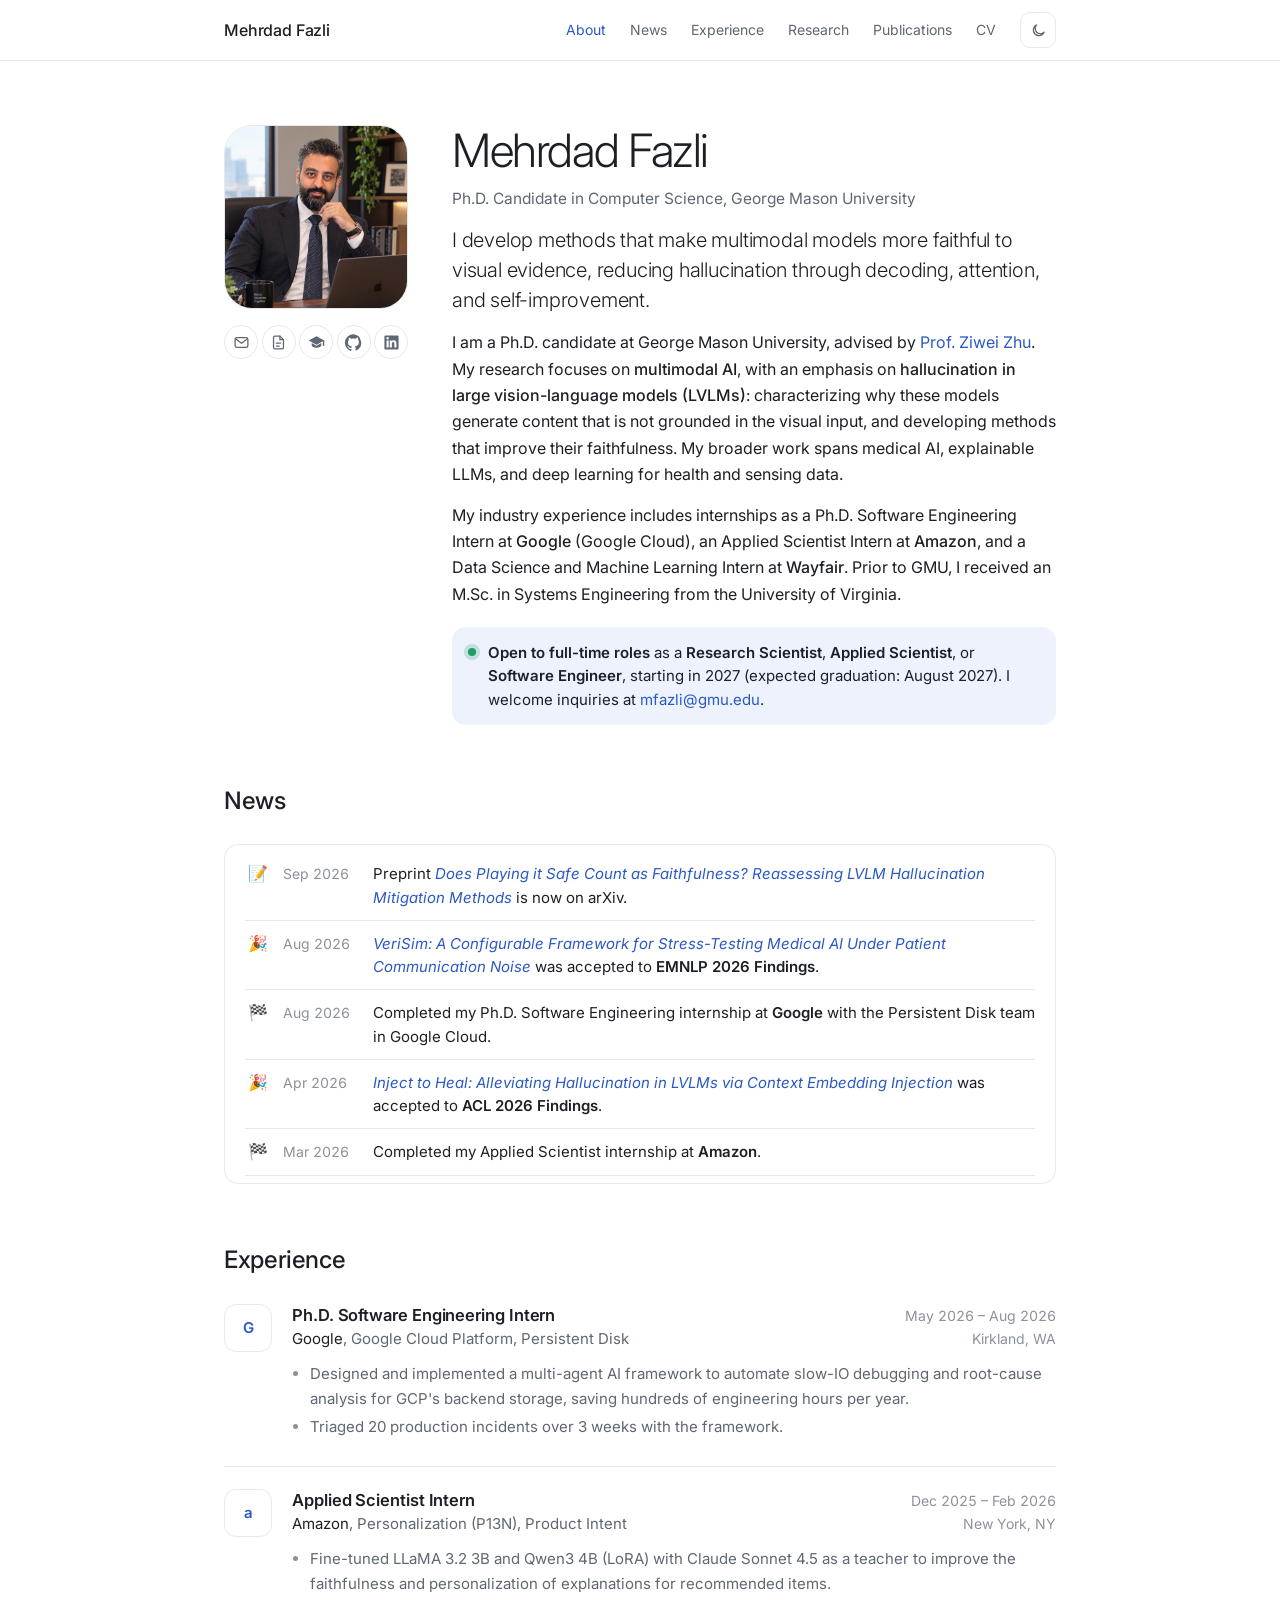
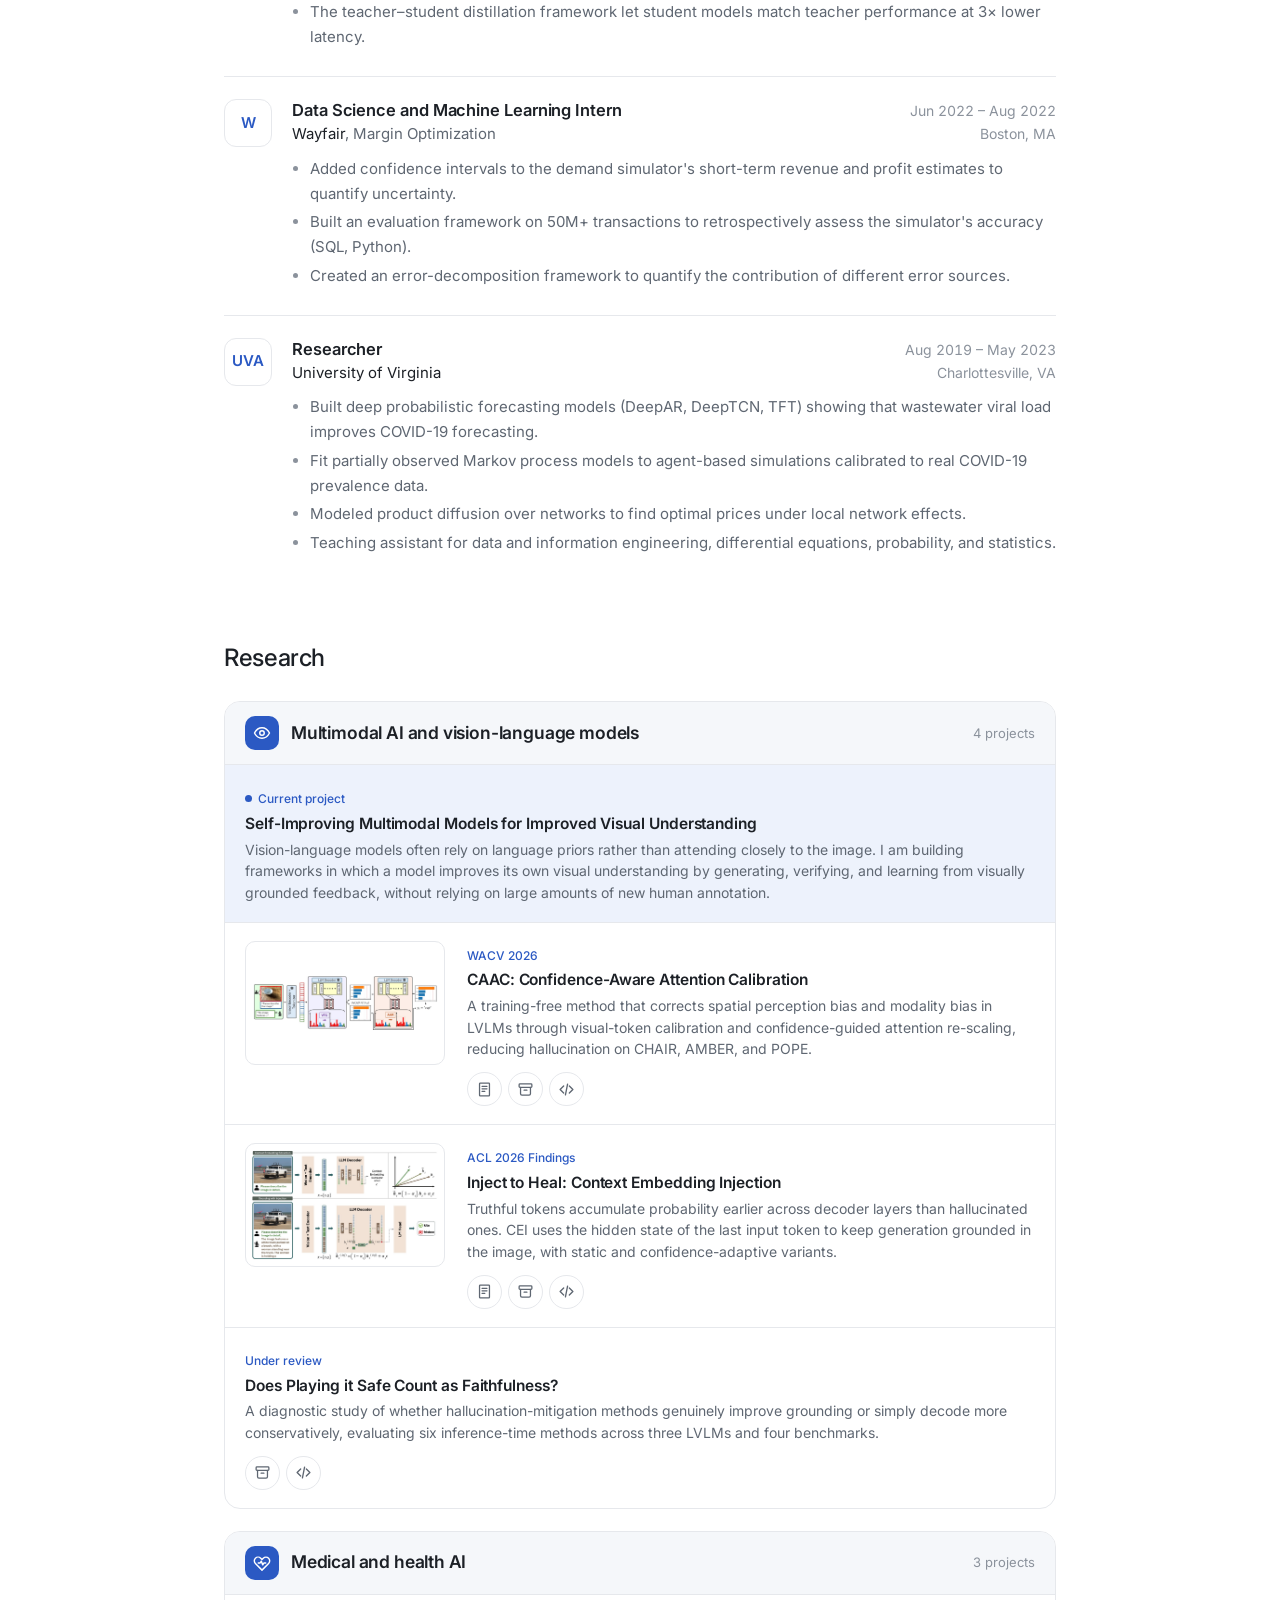
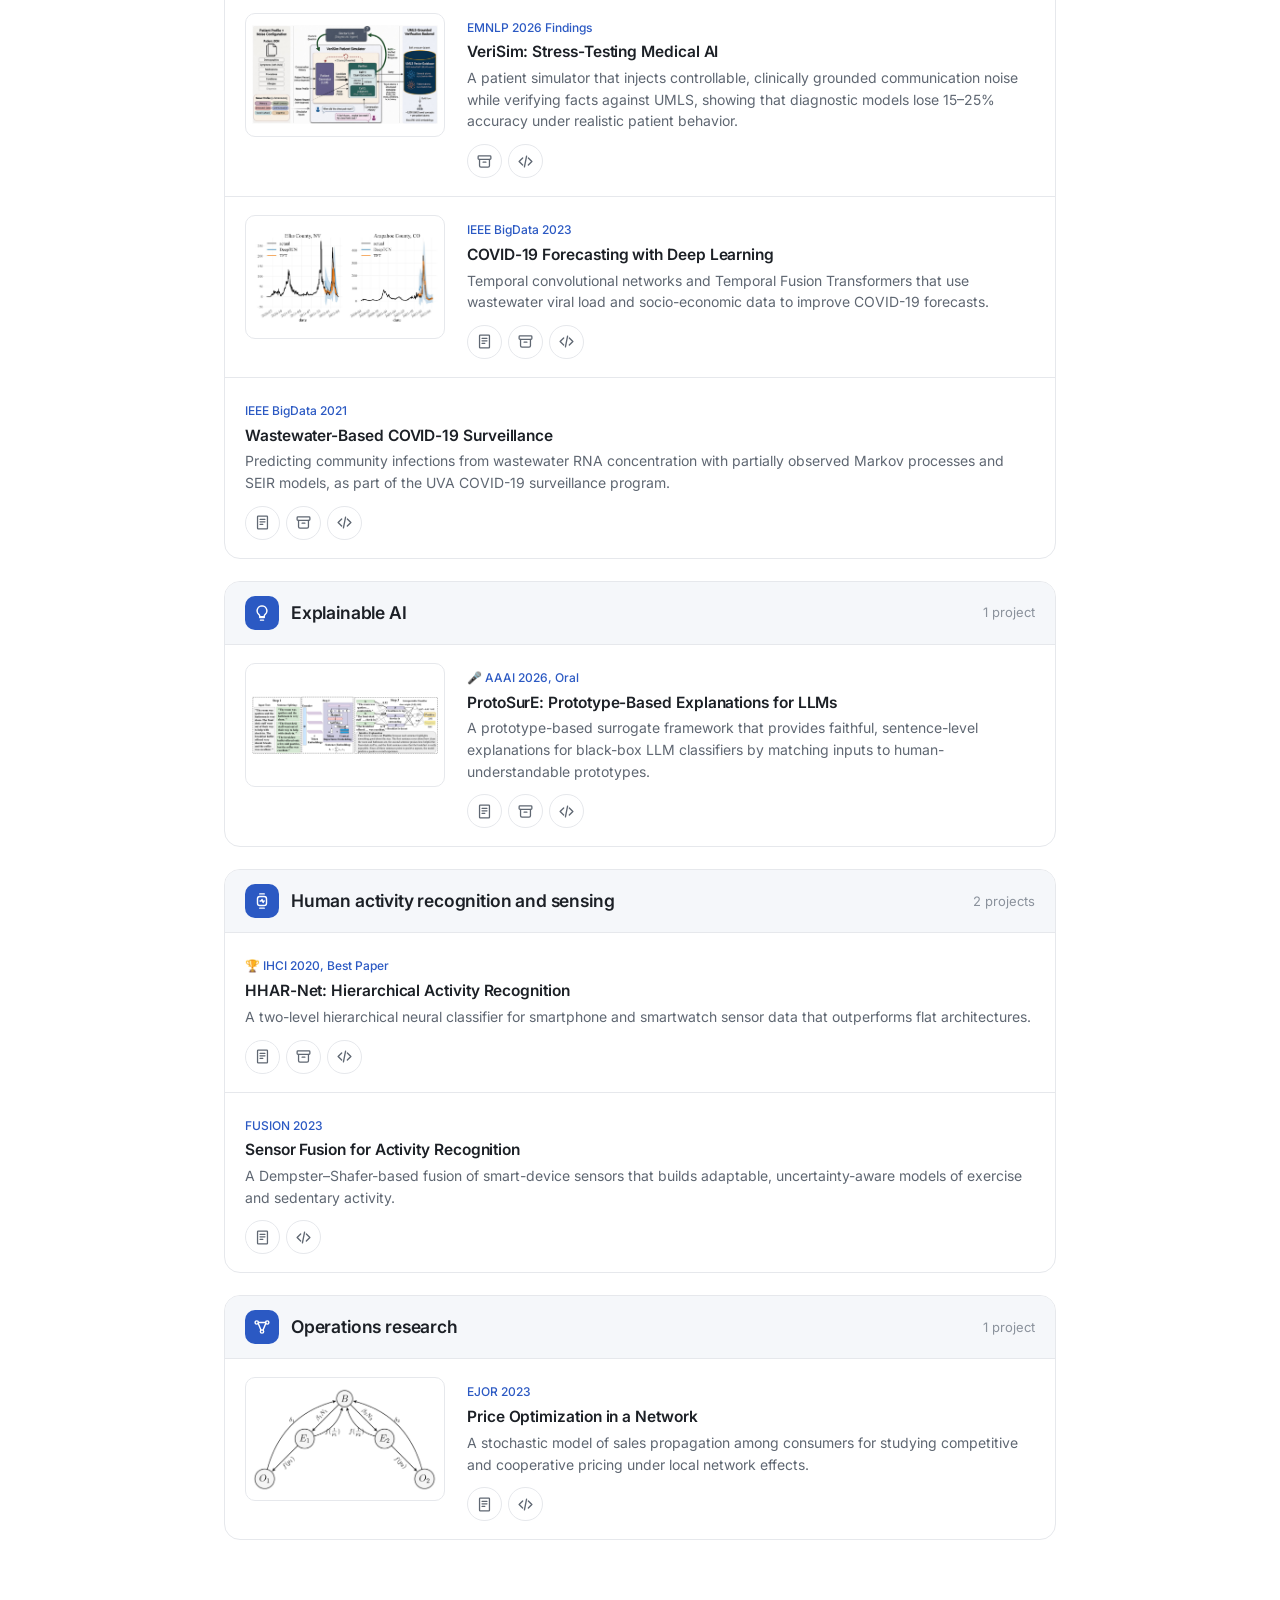
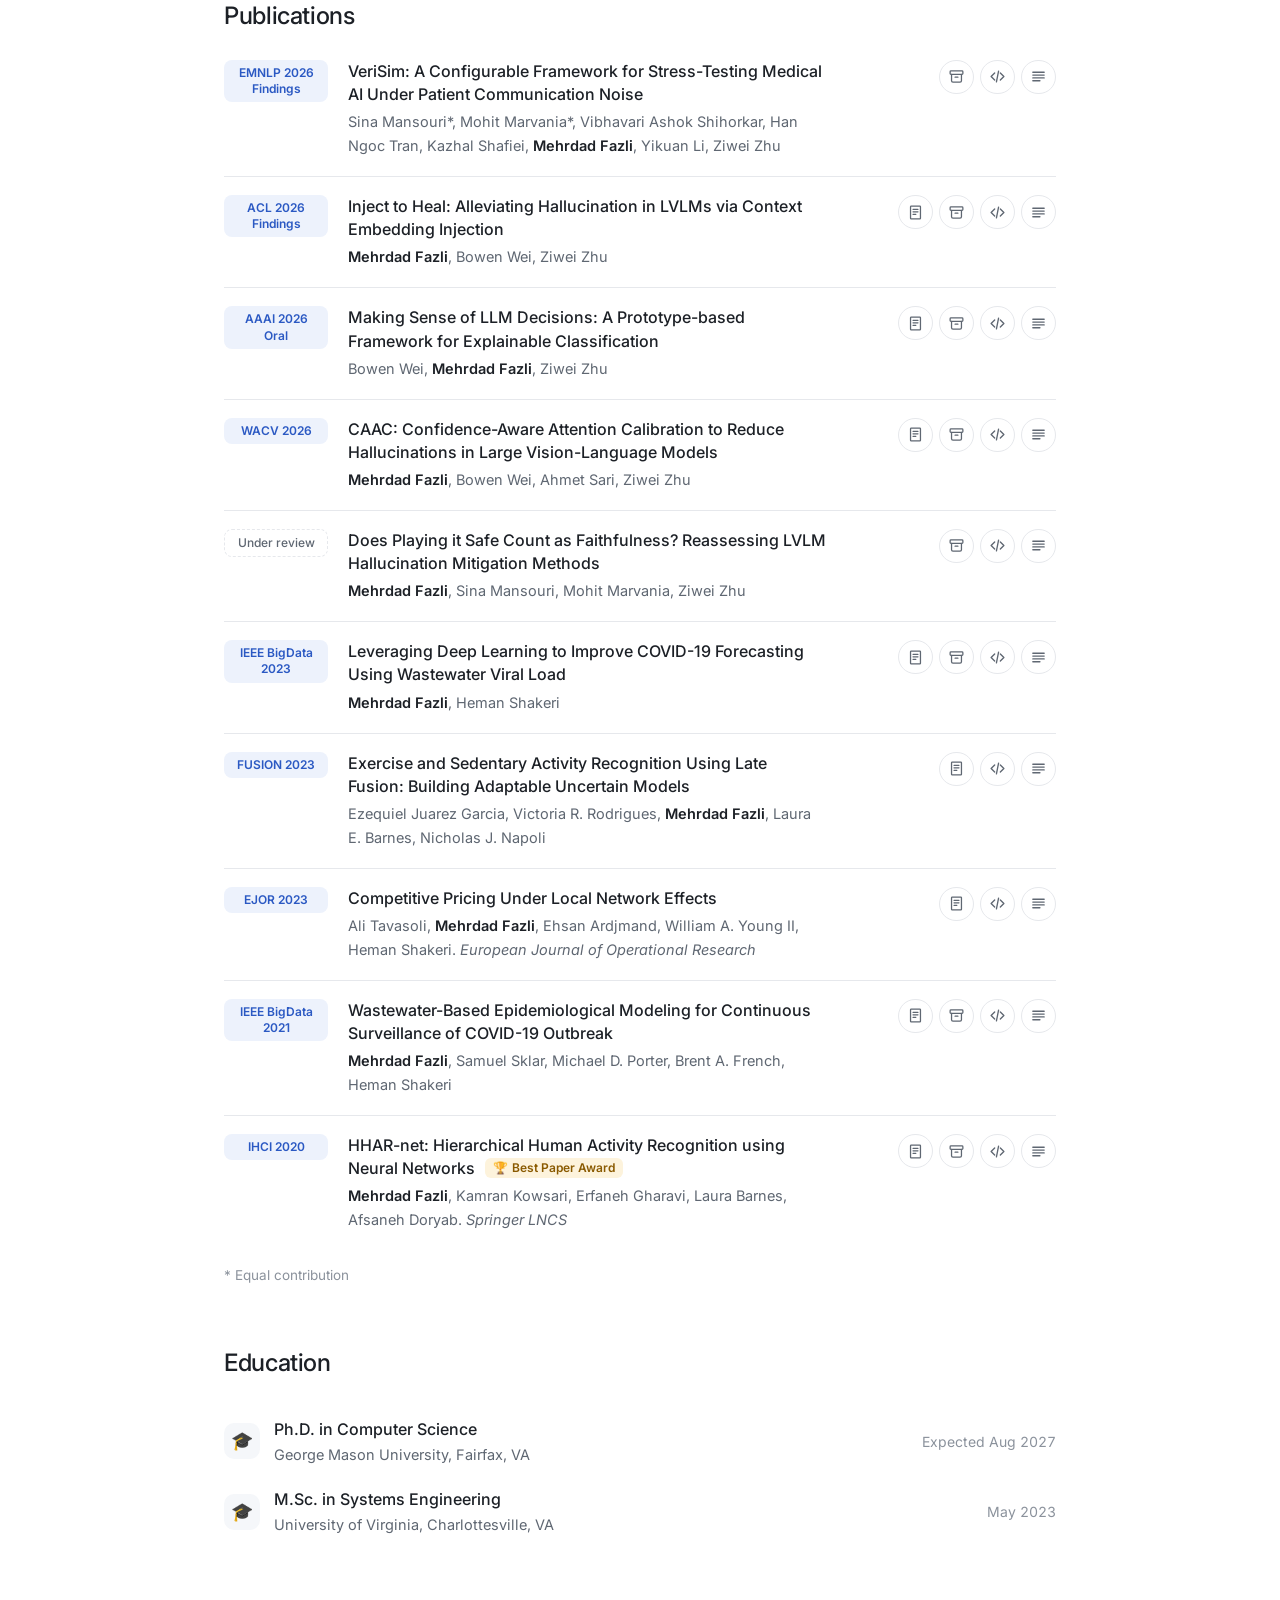
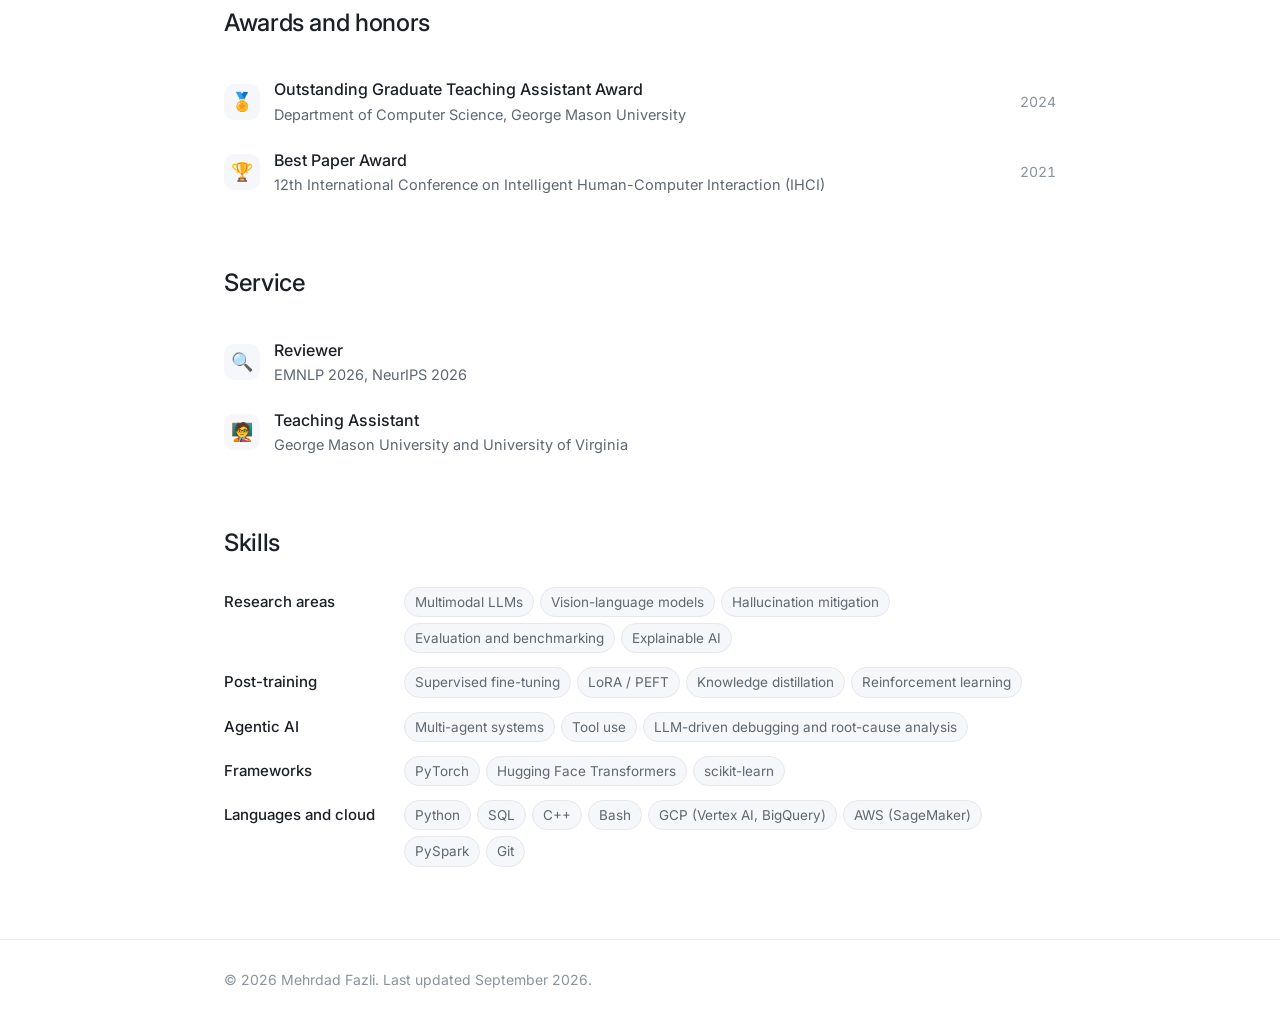
==== commit 34707e31: "Bold job titles in index.html" ====
--- a/index.html
+++ b/index.html
@@ -387,7 +387,7 @@
       </p>
       <div class="market">
         <span class="dot" aria-hidden="true"></span>
-        <span><b>Open to full-time roles</b> as a Research Scientist, Applied Scientist, or Software Engineer, starting in 2027 (expected graduation: August 2027). I welcome inquiries at <a href="mailto:mfazli@gmu.edu">mfazli@gmu.edu</a>.</span>
+        <span><b>Open to full-time roles</b> as a <b>Research Scientist</b>, <b>Applied Scientist</b>, or <b>Software Engineer</b>, starting in 2027 (expected graduation: August 2027). I welcome inquiries at <a href="mailto:mfazli@gmu.edu">mfazli@gmu.edu</a>.</span>
       </div>
     </div>
   </section>
